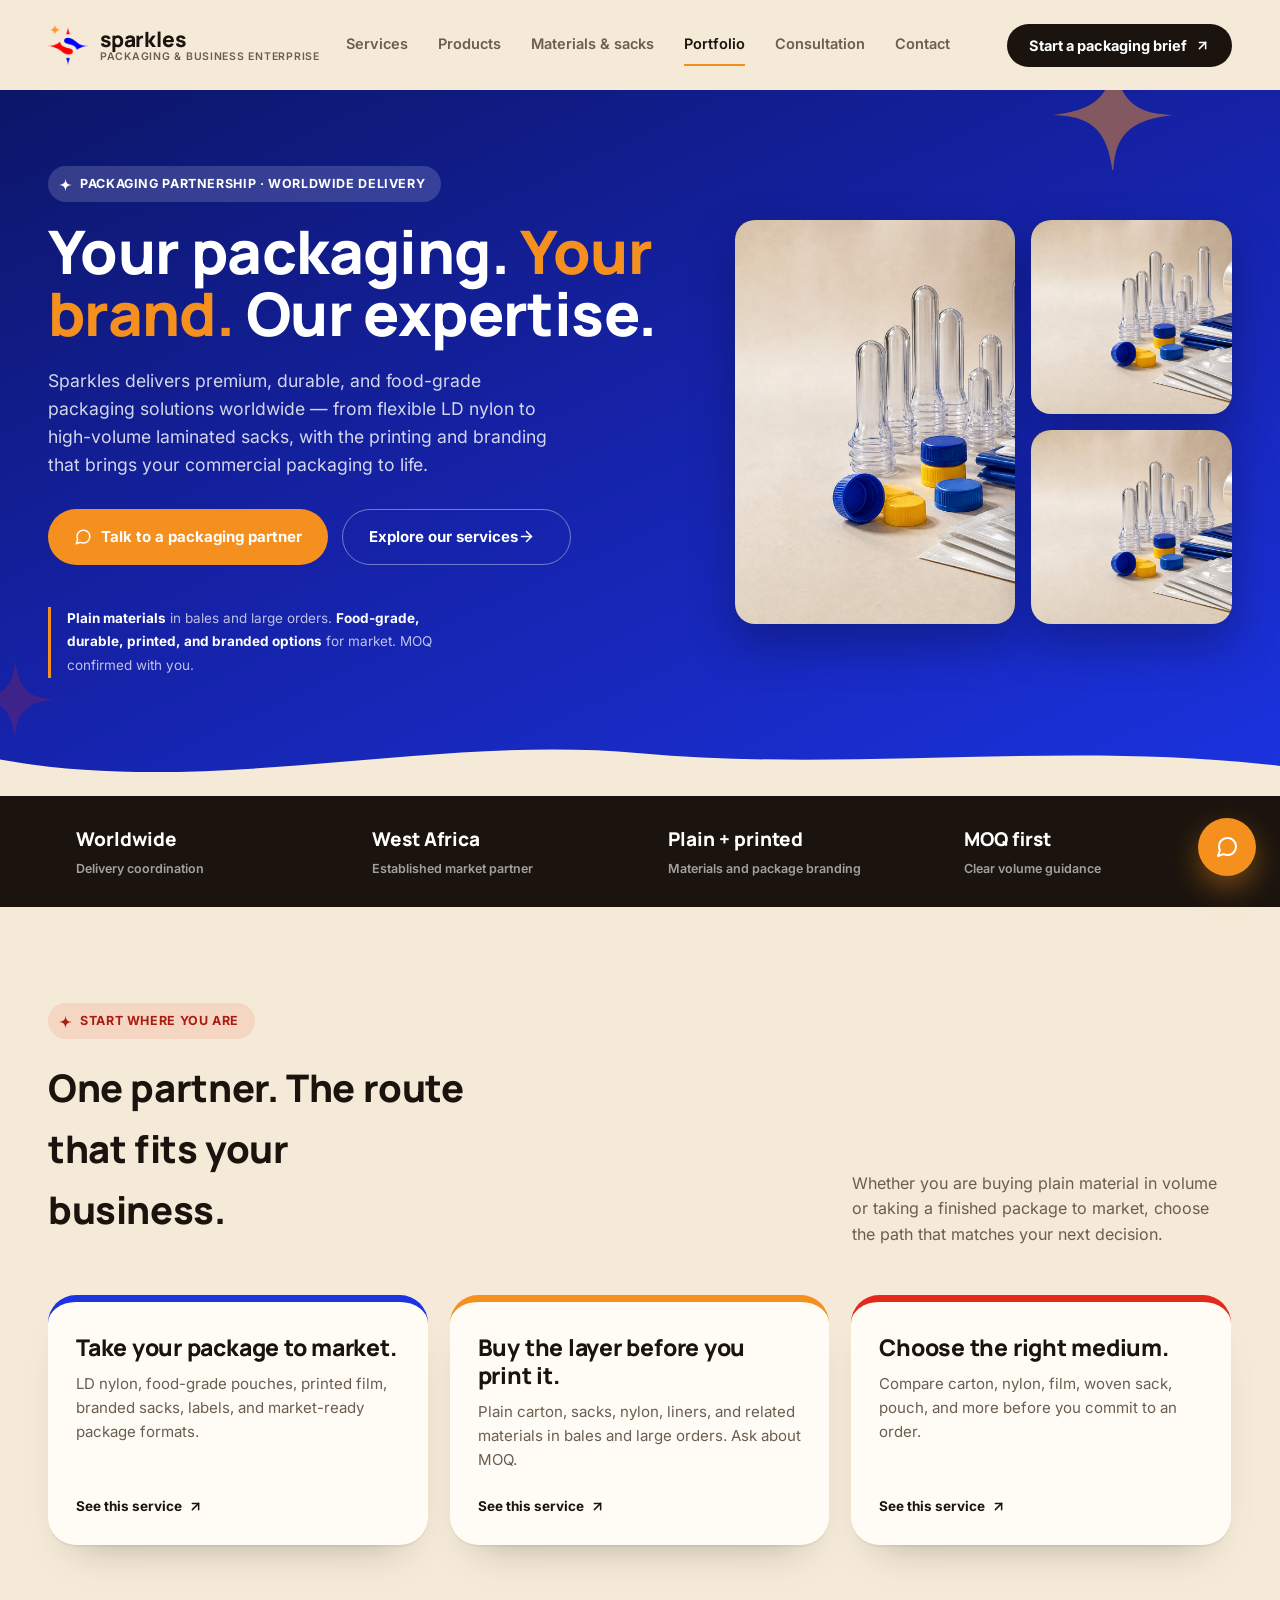
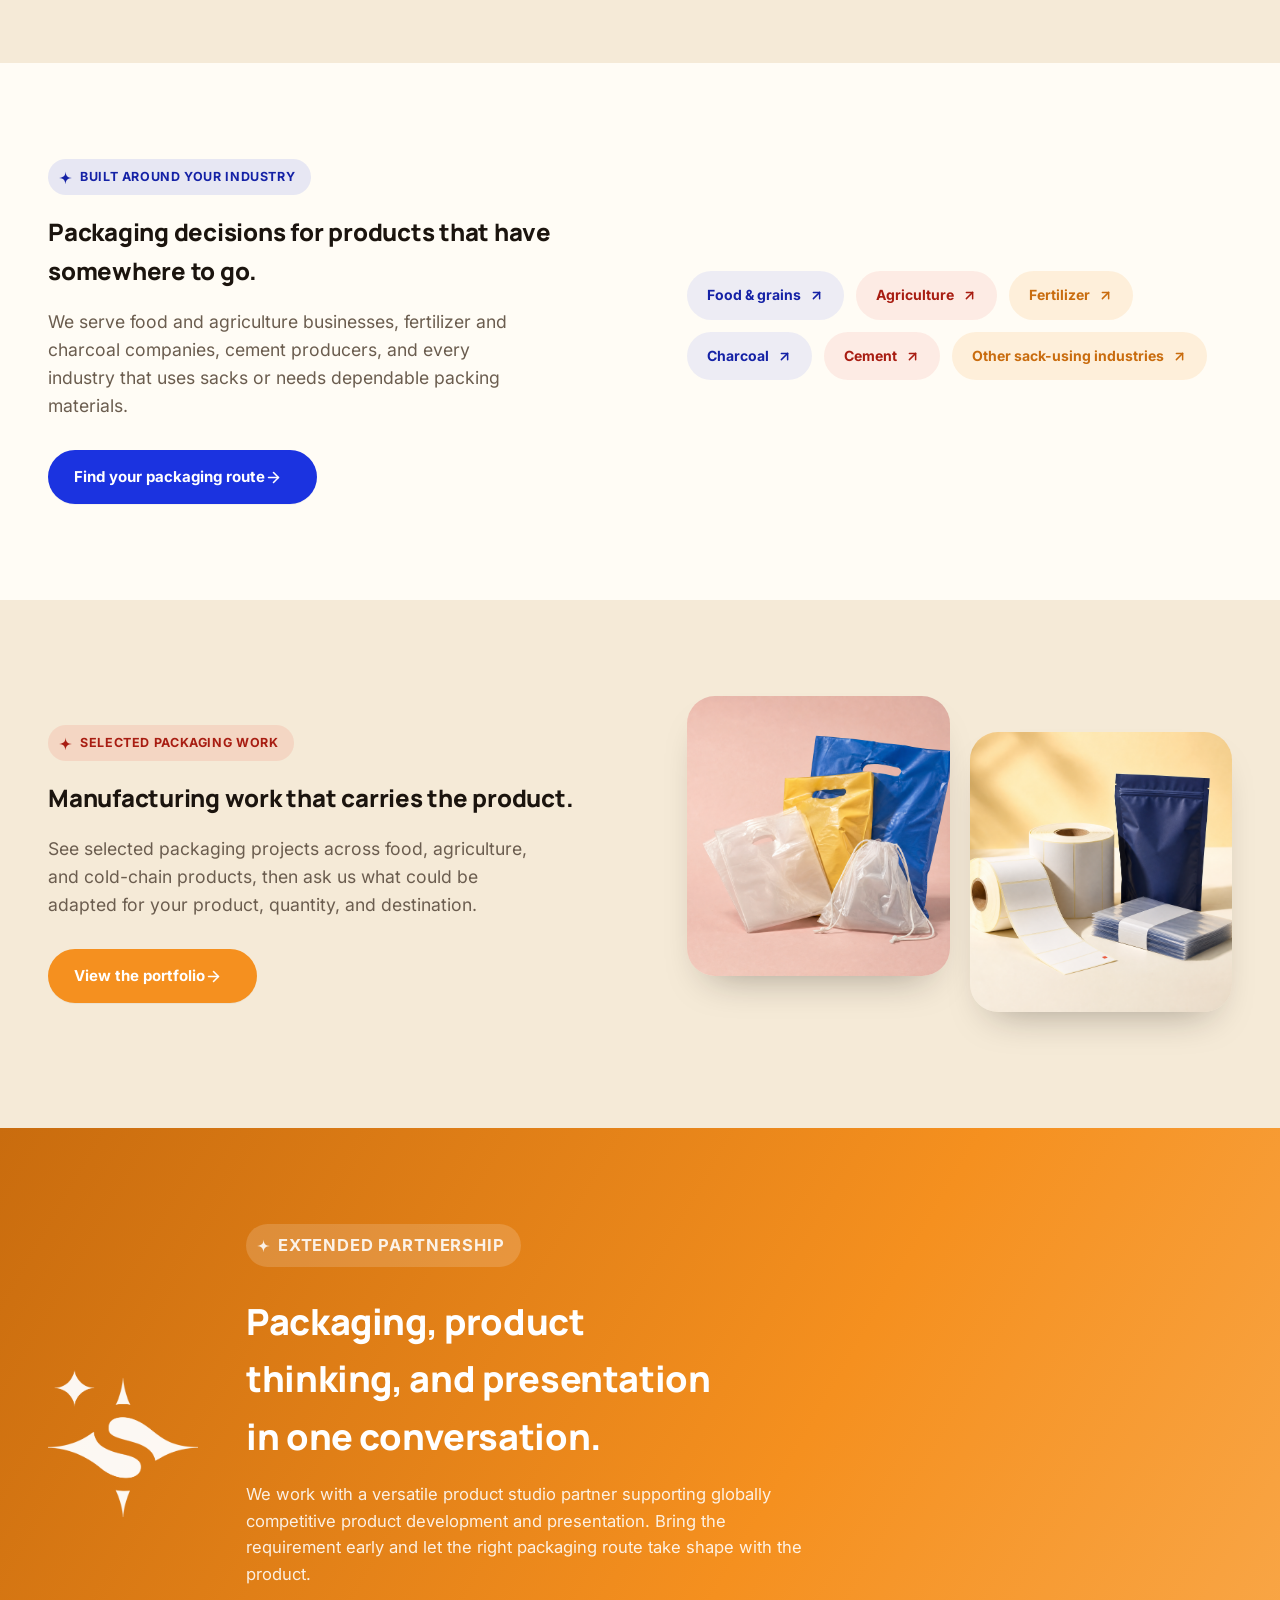
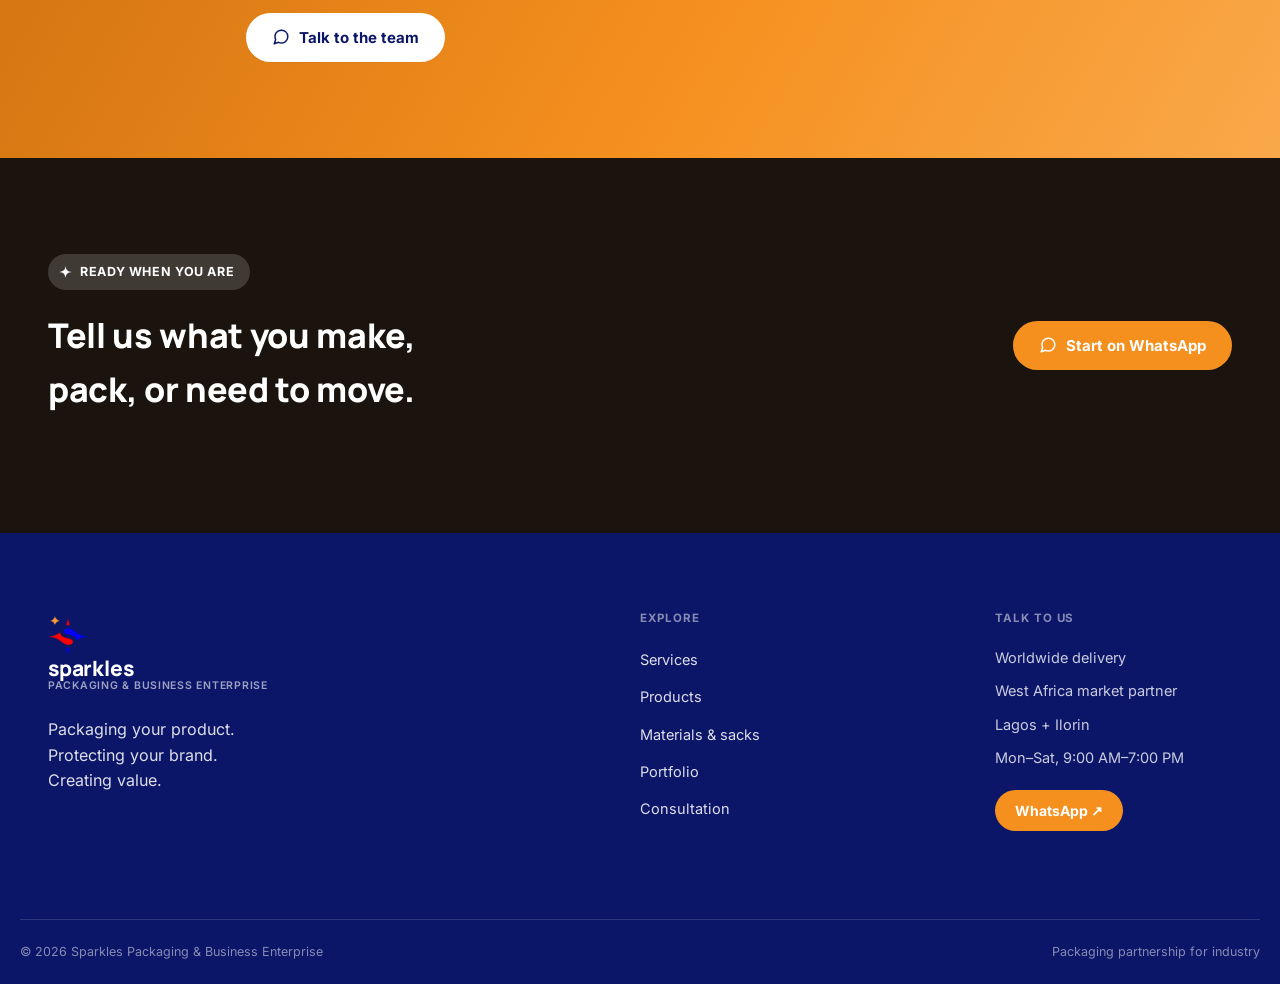
==== index.html @ c6028390 "Fix navigation link for Portfolio to point to index.html" ====
<!doctype html>
<html lang="en">
<head>
<meta charset="UTF-8">
<meta name="viewport" content="width=device-width, initial-scale=1.0">
<meta name="theme-color" content="#0C1668">
<meta name="description" content="Sparkles Packaging & Business Enterprise delivers premium, durable, and food-grade packaging solutions worldwide, from flexible LD nylon and pouches to heavy-duty laminated sacks, printing, and branding.">
<link rel="icon" href="favicon.ico" sizes="any">
<link rel="icon" type="image/png" sizes="16x16" href="favicon-16.png">
<link rel="icon" type="image/png" sizes="32x32" href="favicon-32.png">
<link rel="icon" type="image/png" sizes="192x192" href="favicon-192.png">
<link rel="apple-touch-icon" sizes="180x180" href="apple-touch-icon.png">
<link rel="stylesheet" href="assets/styles.css">
<title>Sparkles Packaging — Your Packaging. Your Brand. Our Expertise.</title>
</head>
<body>
<header class="site-header">
    <div class="container nav-inner">
      <a class="brand-lockup" href="index.html"><span class="brand-mark-wrap"><img src="assets/img/mark.png" alt="" class="brand-mark"></span><span class="brand-type"><span class="brand-name">sparkles</span><span class="brand-descriptor">Packaging &amp; Business Enterprise</span></span></a>
      <nav class="main-nav" aria-label="Primary navigation">
        <a class="nav-link" href="services.html">Services</a><a class="nav-link" href="products.html">Products</a><a class="nav-link" href="materials.html">Materials &amp; sacks</a><a class="nav-link" href="index.html">Portfolio</a><a class="nav-link" href="consultation.html">Consultation</a><a class="nav-link" href="contact.html">Contact</a><button class="nav-cta mobile-only" data-whatsapp="Hello Sparkles, I would like to start a packaging brief.">Start a brief <svg width="15" height="15" viewBox="0 0 24 24" fill="none" stroke="currentColor" stroke-width="2.4" stroke-linecap="round" stroke-linejoin="round"><line x1="7" y1="17" x2="17" y2="7"/><polyline points="7 7 17 7 17 17"/></svg></button>
      </nav>
      <button class="nav-cta desktop-only" data-whatsapp="Hello Sparkles, I would like to start a packaging brief.">Start a packaging brief <svg width="15" height="15" viewBox="0 0 24 24" fill="none" stroke="currentColor" stroke-width="2.4" stroke-linecap="round" stroke-linejoin="round"><line x1="7" y1="17" x2="17" y2="7"/><polyline points="7 7 17 7 17 17"/></svg></button>
      <button class="menu-toggle" aria-label="Open navigation" aria-expanded="false"><svg width="22" height="22" viewBox="0 0 24 24" fill="none" stroke="currentColor" stroke-width="2.2" stroke-linecap="round"><line x1="4" y1="7" x2="20" y2="7"/><line x1="4" y1="12" x2="20" y2="12"/><line x1="4" y1="17" x2="20" y2="17"/></svg></button>
    </div>
  </header>
  <main>
    <section class="hero-band">
      <svg class="sparkle hero-decor hero-decor-1" width="120" height="120" viewBox="0 0 24 24" fill="rgba(245,144,31,0.55)"><path d="M12 1c.6 4.6 1.4 6.9 3.1 8.9 2 2.1 4.3 2.9 8.9 3.1-4.6.6-6.9 1.4-8.9 3.1-2.1 2-2.9 4.3-3.1 8.9-.6-4.6-1.4-6.9-3.1-8.9-2-2.1-4.3-2.9-8.9-3.1 4.6-.6 6.9-1.4 8.9-3.1 2.1-2 2.9-4.3 3.1-8.9z"/></svg>
      <svg class="sparkle hero-decor hero-decor-2" width="80" height="80" viewBox="0 0 24 24" fill="rgba(228,41,27,0.4)"><path d="M12 1c.6 4.6 1.4 6.9 3.1 8.9 2 2.1 4.3 2.9 8.9 3.1-4.6.6-6.9 1.4-8.9 3.1-2.1 2-2.9 4.3-3.1 8.9-.6-4.6-1.4-6.9-3.1-8.9-2-2.1-4.3-2.9-8.9-3.1 4.6-.6 6.9-1.4 8.9-3.1 2.1-2 2.9-4.3 3.1-8.9z"/></svg>
      <div class="container home-hero-grid">
        <div class="home-hero-copy">
          <p class="eyebrow eyebrow-light"><svg class="sparkle" width="13" height="13" viewBox="0 0 24 24" fill="currentColor"><path d="M12 1c.6 4.6 1.4 6.9 3.1 8.9 2 2.1 4.3 2.9 8.9 3.1-4.6.6-6.9 1.4-8.9 3.1-2.1 2-2.9 4.3-3.1 8.9-.6-4.6-1.4-6.9-3.1-8.9-2-2.1-4.3-2.9-8.9-3.1 4.6-.6 6.9-1.4 8.9-3.1 2.1-2 2.9-4.3 3.1-8.9z"/></svg>Packaging partnership &middot; Worldwide delivery</p>
          <h1>Your packaging. <span class="signal-word" style="color:#F5901F">Your brand.</span> Our expertise.</h1>
          <p class="hero-lede">Sparkles delivers premium, durable, and food-grade packaging solutions worldwide &mdash; from flexible LD nylon to high-volume laminated sacks, with the printing and branding that brings your commercial packaging to life.</p>
          <div class="hero-actions">
            <button class="button button-primary" data-whatsapp="Hello Sparkles, I would like to speak with a packaging partner about my product."><svg width="18" height="18" viewBox="0 0 24 24" fill="none" stroke="currentColor" stroke-width="2" stroke-linecap="round" stroke-linejoin="round"><path d="M21 11.5a8.38 8.38 0 0 1-.9 3.8 8.5 8.5 0 0 1-7.6 4.7 8.38 8.38 0 0 1-3.8-.9L3 21l1.9-5.7a8.38 8.38 0 0 1-.9-3.8 8.5 8.5 0 0 1 4.7-7.6 8.38 8.38 0 0 1 3.8-.9h.5a8.48 8.48 0 0 1 8 8v.5z"/></svg> Talk to a packaging partner</button>
            <a class="button button-quiet" href="services.html" style="color:#fff;border-color:rgba(255,255,255,0.4)">Explore our services <svg width="17" height="17" viewBox="0 0 24 24" fill="none" stroke="currentColor" stroke-width="2.2" stroke-linecap="round" stroke-linejoin="round"><line x1="5" y1="12" x2="19" y2="12"/><polyline points="12 5 19 12 12 19"/></svg></a>
          </div>
          <p class="home-hero-proof"><strong>Plain materials</strong> in bales and large orders. <strong>Food-grade, durable, printed, and branded options</strong> for market. MOQ confirmed with you.</p>
        </div>
        <div class="home-hero-visual">
          <div class="home-video-mosaic">
            <figure class="video-tile video-primary"><video autoplay muted loop playsinline preload="metadata" poster="assets/img/hero-still-life.jpg" aria-label="Flexible film printing"><source src="assets/video/printing-line-01.mp4" type="video/mp4"></video></figure>
            <div class="video-stack">
              <figure class="video-tile video-secondary"><video autoplay muted loop playsinline preload="metadata" poster="assets/img/hero-still-life.jpg" aria-label="Printed package production"><source src="assets/video/printing-line-02.mp4" type="video/mp4"></video></figure>
              <figure class="video-tile video-tertiary"><video autoplay muted loop playsinline preload="metadata" poster="assets/img/hero-still-life.jpg" aria-label="Industrial sack production"><source src="assets/video/industrial-sacks.mp4" type="video/mp4"></video></figure>
            </div>
          </div>
        </div>
      </div>
      <svg class="wave-divider" viewBox="0 0 1440 80" preserveAspectRatio="none" aria-hidden="true"><path d="M0,32 C 240,80 480,0 720,24 C 960,48 1200,8 1440,40 L1440,80 L0,80 Z"></path></svg>
    </section>

    <section class="home-trust-strip">
      <div class="container home-trust-grid">
        <div><strong>Worldwide</strong><span>Delivery coordination</span></div>
        <div><strong>West Africa</strong><span>Established market partner</span></div>
        <div><strong>Plain + printed</strong><span>Materials and package branding</span></div>
        <div><strong>MOQ first</strong><span>Clear volume guidance</span></div>
      </div>
    </section>

    <section class="pathways-section section-pad">
      <div class="container">
        <div class="section-heading-row">
          <div><p class="eyebrow"><svg class="sparkle" width="13" height="13" viewBox="0 0 24 24" fill="currentColor"><path d="M12 1c.6 4.6 1.4 6.9 3.1 8.9 2 2.1 4.3 2.9 8.9 3.1-4.6.6-6.9 1.4-8.9 3.1-2.1 2-2.9 4.3-3.1 8.9-.6-4.6-1.4-6.9-3.1-8.9-2-2.1-4.3-2.9-8.9-3.1 4.6-.6 6.9-1.4 8.9-3.1 2.1-2 2.9-4.3 3.1-8.9z"/></svg>Start where you are</p><h2>One partner. The route that fits your business.</h2></div>
          <p>Whether you are buying plain material in volume or taking a finished package to market, choose the path that matches your next decision.</p>
        </div>
        <div class="pathways-grid">
          <a class="route-card" href="services.html"><h3>Take your package to market.</h3><p>LD nylon, food-grade pouches, printed film, branded sacks, labels, and market-ready package formats.</p><span class="route-card-link">See this service <svg width="15" height="15" viewBox="0 0 24 24" fill="none" stroke="currentColor" stroke-width="2.4" stroke-linecap="round" stroke-linejoin="round"><line x1="7" y1="17" x2="17" y2="7"/><polyline points="7 7 17 7 17 17"/></svg></span></a>
          <a class="route-card route-card-warm" href="materials.html"><h3>Buy the layer before you print it.</h3><p>Plain carton, sacks, nylon, liners, and related materials in bales and large orders. Ask about MOQ.</p><span class="route-card-link">See this service <svg width="15" height="15" viewBox="0 0 24 24" fill="none" stroke="currentColor" stroke-width="2.4" stroke-linecap="round" stroke-linejoin="round"><line x1="7" y1="17" x2="17" y2="7"/><polyline points="7 7 17 7 17 17"/></svg></span></a>
          <a class="route-card route-card-paper" href="consultation.html"><h3>Choose the right medium.</h3><p>Compare carton, nylon, film, woven sack, pouch, and more before you commit to an order.</p><span class="route-card-link">See this service <svg width="15" height="15" viewBox="0 0 24 24" fill="none" stroke="currentColor" stroke-width="2.4" stroke-linecap="round" stroke-linejoin="round"><line x1="7" y1="17" x2="17" y2="7"/><polyline points="7 7 17 7 17 17"/></svg></span></a>
        </div>
      </div>
    </section>

    <section class="home-industry-section section-pad" style="background:var(--paper)">
      <div class="container home-industry-grid">
        <div>
          <p class="eyebrow eyebrow-blue"><svg class="sparkle" width="13" height="13" viewBox="0 0 24 24" fill="currentColor"><path d="M12 1c.6 4.6 1.4 6.9 3.1 8.9 2 2.1 4.3 2.9 8.9 3.1-4.6.6-6.9 1.4-8.9 3.1-2.1 2-2.9 4.3-3.1 8.9-.6-4.6-1.4-6.9-3.1-8.9-2-2.1-4.3-2.9-8.9-3.1 4.6-.6 6.9-1.4 8.9-3.1 2.1-2 2.9-4.3 3.1-8.9z"/></svg>Built around your industry</p>
          <h2>Packaging decisions for products that have somewhere to go.</h2>
          <p class="large-copy">We serve food and agriculture businesses, fertilizer and charcoal companies, cement producers, and every industry that uses sacks or needs dependable packing materials.</p>
          <a class="button button-dark" href="consultation.html">Find your packaging route <svg width="17" height="17" viewBox="0 0 24 24" fill="none" stroke="currentColor" stroke-width="2.2" stroke-linecap="round" stroke-linejoin="round"><line x1="5" y1="12" x2="19" y2="12"/><polyline points="12 5 19 12 12 19"/></svg></a>
        </div>
        <div class="industry-chip-grid">
          <a href="services.html">Food &amp; grains <svg width="15" height="15" viewBox="0 0 24 24" fill="none" stroke="currentColor" stroke-width="2.4" stroke-linecap="round" stroke-linejoin="round"><line x1="7" y1="17" x2="17" y2="7"/><polyline points="7 7 17 7 17 17"/></svg></a>
          <a href="services.html">Agriculture <svg width="15" height="15" viewBox="0 0 24 24" fill="none" stroke="currentColor" stroke-width="2.4" stroke-linecap="round" stroke-linejoin="round"><line x1="7" y1="17" x2="17" y2="7"/><polyline points="7 7 17 7 17 17"/></svg></a>
          <a href="services.html">Fertilizer <svg width="15" height="15" viewBox="0 0 24 24" fill="none" stroke="currentColor" stroke-width="2.4" stroke-linecap="round" stroke-linejoin="round"><line x1="7" y1="17" x2="17" y2="7"/><polyline points="7 7 17 7 17 17"/></svg></a>
          <a href="services.html">Charcoal <svg width="15" height="15" viewBox="0 0 24 24" fill="none" stroke="currentColor" stroke-width="2.4" stroke-linecap="round" stroke-linejoin="round"><line x1="7" y1="17" x2="17" y2="7"/><polyline points="7 7 17 7 17 17"/></svg></a>
          <a href="services.html">Cement <svg width="15" height="15" viewBox="0 0 24 24" fill="none" stroke="currentColor" stroke-width="2.4" stroke-linecap="round" stroke-linejoin="round"><line x1="7" y1="17" x2="17" y2="7"/><polyline points="7 7 17 7 17 17"/></svg></a>
          <a href="services.html">Other sack-using industries <svg width="15" height="15" viewBox="0 0 24 24" fill="none" stroke="currentColor" stroke-width="2.4" stroke-linecap="round" stroke-linejoin="round"><line x1="7" y1="17" x2="17" y2="7"/><polyline points="7 7 17 7 17 17"/></svg></a>
        </div>
      </div>
    </section>

    <section class="home-portfolio-section section-pad">
      <div class="container home-portfolio-grid">
        <div class="home-portfolio-copy">
          <p class="eyebrow"><svg class="sparkle" width="13" height="13" viewBox="0 0 24 24" fill="currentColor"><path d="M12 1c.6 4.6 1.4 6.9 3.1 8.9 2 2.1 4.3 2.9 8.9 3.1-4.6.6-6.9 1.4-8.9 3.1-2.1 2-2.9 4.3-3.1 8.9-.6-4.6-1.4-6.9-3.1-8.9-2-2.1-4.3-2.9-8.9-3.1 4.6-.6 6.9-1.4 8.9-3.1 2.1-2 2.9-4.3 3.1-8.9z"/></svg>Selected packaging work</p>
          <h2>Manufacturing work that carries the product.</h2>
          <p class="large-copy">See selected packaging projects across food, agriculture, and cold-chain products, then ask us what could be adapted for your product, quantity, and destination.</p>
          <a class="button button-primary" href="portfolio.html">View the portfolio <svg width="17" height="17" viewBox="0 0 24 24" fill="none" stroke="currentColor" stroke-width="2.2" stroke-linecap="round" stroke-linejoin="round"><line x1="5" y1="12" x2="19" y2="12"/><polyline points="12 5 19 12 12 19"/></svg></a>
        </div>
        <div class="home-portfolio-stack">
          <img src="assets/img/bags.jpg" alt="Printed sacks arranged for industrial packaging">
          <img src="assets/img/labels-food.jpg" alt="Packaging prototypes and labels prepared for market">
        </div>
      </div>
    </section>

    <section class="home-partnership-section section-pad">
      <div class="container home-partnership-grid">
        <img src="assets/img/mark.png" alt="Sparkles packaging mark">
        <div>
          <p class="eyebrow eyebrow-light"><svg class="sparkle" width="13" height="13" viewBox="0 0 24 24" fill="currentColor"><path d="M12 1c.6 4.6 1.4 6.9 3.1 8.9 2 2.1 4.3 2.9 8.9 3.1-4.6.6-6.9 1.4-8.9 3.1-2.1 2-2.9 4.3-3.1 8.9-.6-4.6-1.4-6.9-3.1-8.9-2-2.1-4.3-2.9-8.9-3.1 4.6-.6 6.9-1.4 8.9-3.1 2.1-2 2.9-4.3 3.1-8.9z"/></svg>Extended partnership</p>
          <h2>Packaging, product thinking, and presentation in one conversation.</h2>
          <p>We work with a versatile product studio partner supporting globally competitive product development and presentation. Bring the requirement early and let the right packaging route take shape with the product.</p>
          <button class="button button-onblue" data-whatsapp="Hello Sparkles, I would like to discuss packaging and product presentation for my business."><svg width="18" height="18" viewBox="0 0 24 24" fill="none" stroke="currentColor" stroke-width="2" stroke-linecap="round" stroke-linejoin="round"><path d="M21 11.5a8.38 8.38 0 0 1-.9 3.8 8.5 8.5 0 0 1-7.6 4.7 8.38 8.38 0 0 1-3.8-.9L3 21l1.9-5.7a8.38 8.38 0 0 1-.9-3.8 8.5 8.5 0 0 1 4.7-7.6 8.38 8.38 0 0 1 3.8-.9h.5a8.48 8.48 0 0 1 8 8v.5z"/></svg> Talk to the team</button>
        </div>
      </div>
    </section>

    <section class="home-final-cta section-pad">
      <div class="container home-final-cta-inner">
        <div><p class="eyebrow eyebrow-light"><svg class="sparkle" width="13" height="13" viewBox="0 0 24 24" fill="currentColor"><path d="M12 1c.6 4.6 1.4 6.9 3.1 8.9 2 2.1 4.3 2.9 8.9 3.1-4.6.6-6.9 1.4-8.9 3.1-2.1 2-2.9 4.3-3.1 8.9-.6-4.6-1.4-6.9-3.1-8.9-2-2.1-4.3-2.9-8.9-3.1 4.6-.6 6.9-1.4 8.9-3.1 2.1-2 2.9-4.3 3.1-8.9z"/></svg>Ready when you are</p><h2>Tell us what you make, pack, or need to move.</h2></div>
        <button class="button button-primary" data-whatsapp="Hello Sparkles, I would like to start a packaging conversation."><svg width="18" height="18" viewBox="0 0 24 24" fill="none" stroke="currentColor" stroke-width="2" stroke-linecap="round" stroke-linejoin="round"><path d="M21 11.5a8.38 8.38 0 0 1-.9 3.8 8.5 8.5 0 0 1-7.6 4.7 8.38 8.38 0 0 1-3.8-.9L3 21l1.9-5.7a8.38 8.38 0 0 1-.9-3.8 8.5 8.5 0 0 1 4.7-7.6 8.38 8.38 0 0 1 3.8-.9h.5a8.48 8.48 0 0 1 8 8v.5z"/></svg> Start on WhatsApp</button>
      </div>
    </section>
  </main>
  <footer class="site-footer">
    <div class="container footer-grid">
      <div>
        <a class="brand-lockup footer-brand" href="index.html"><span class="brand-mark-wrap"><img src="assets/img/mark.png" alt="" class="brand-mark"></span><span class="brand-type"><span class="brand-name">sparkles</span><span class="brand-descriptor">Packaging &amp; Business Enterprise</span></span></a>
        <p>Packaging your product.<br>Protecting your brand.<br>Creating value.</p>
      </div>
      <div>
        <p class="footer-label">Explore</p>
        <a href="services.html">Services</a>
        <a href="products.html">Products</a>
        <a href="materials.html">Materials &amp; sacks</a>
        <a href="portfolio.html">Portfolio</a>
        <a href="consultation.html">Consultation</a>
      </div>
      <div class="footer-contact">
        <p class="footer-label">Talk to us</p>
        <span>Worldwide delivery</span>
        <span>West Africa market partner</span>
        <span>Lagos + Ilorin</span>
        <span>Mon&ndash;Sat, 9:00 AM&ndash;7:00 PM</span>
        <button data-whatsapp="Hello Sparkles, I would like to speak with your packaging team.">WhatsApp &#8599;</button>
      </div>
    </div>
    <div class="container footer-bottom">
      <span>&copy; 2026 Sparkles Packaging &amp; Business Enterprise</span>
      <span>Packaging partnership for industry</span>
    </div>
  </footer>
  <button class="floating-whatsapp" data-whatsapp="Hello Sparkles, I would like to speak with the packaging team." aria-label="Chat with Sparkles on WhatsApp"><svg width="24" height="24" viewBox="0 0 24 24" fill="none" stroke="currentColor" stroke-width="2" stroke-linecap="round" stroke-linejoin="round"><path d="M21 11.5a8.38 8.38 0 0 1-.9 3.8 8.5 8.5 0 0 1-7.6 4.7 8.38 8.38 0 0 1-3.8-.9L3 21l1.9-5.7a8.38 8.38 0 0 1-.9-3.8 8.5 8.5 0 0 1 4.7-7.6 8.38 8.38 0 0 1 3.8-.9h.5a8.48 8.48 0 0 1 8 8v.5z"/></svg></button>
<script src="assets/script.js" defer></script>
</body>
</html>
---- assets/styles.css ----
/* ==========================================================================
   Sparkles Packaging — design system v2
   Direction: the tactile, colourful physical world of packaging itself —
   labels, tags, sacks, printed film — rendered as bold rounded colour
   blocks and soft "label" cards, built from the brand's own sparkle mark.
   No grid lines, no monospace, no print-proof crop marks.
   ========================================================================== */

@font-face { font-family:"Manrope"; font-style:normal; font-weight:500; src:url("fonts/manrope-latin-500-normal.woff2") format("woff2"); font-display:swap; }
@font-face { font-family:"Manrope"; font-style:normal; font-weight:600; src:url("fonts/manrope-latin-600-normal.woff2") format("woff2"); font-display:swap; }
@font-face { font-family:"Manrope"; font-style:normal; font-weight:700; src:url("fonts/manrope-latin-700-normal.woff2") format("woff2"); font-display:swap; }
@font-face { font-family:"Manrope"; font-style:normal; font-weight:800; src:url("fonts/manrope-latin-800-normal.woff2") format("woff2"); font-display:swap; }
@font-face { font-family:"Inter"; font-style:normal; font-weight:400; src:url("fonts/inter-latin-400-normal.woff2") format("woff2"); font-display:swap; }
@font-face { font-family:"Inter"; font-style:normal; font-weight:500; src:url("fonts/inter-latin-500-normal.woff2") format("woff2"); font-display:swap; }
@font-face { font-family:"Inter"; font-style:normal; font-weight:600; src:url("fonts/inter-latin-600-normal.woff2") format("woff2"); font-display:swap; }
@font-face { font-family:"Inter"; font-style:normal; font-weight:700; src:url("fonts/inter-latin-700-normal.woff2") format("woff2"); font-display:swap; }
@font-face { font-family:"Inter"; font-style:normal; font-weight:800; src:url("fonts/inter-latin-800-normal.woff2") format("woff2"); font-display:swap; }

:root{
  /* brand colour — pulled directly from the Sparkles mark, used boldly */
  --ink:#1B140E;
  --ink-soft:#6B5D4F;
  --kraft:#F5EAD7;      /* warm base, evokes kraft paper / carton stock */
  --paper:#FFFCF5;       /* card surface */
  --blue:#1B33E0;
  --blue-deep:#0C1668;
  --blue-mid:#1522A6;
  --red:#E4291B;
  --red-deep:#A81D12;
  --orange:#F5901F;
  --orange-deep:#C96C0E;
  --line:rgba(27,20,14,0.12);

  --display:"Manrope","Inter",sans-serif;
  --body:"Inter",sans-serif;

  --container:1240px;
  --r-sm:12px;
  --r-md:20px;
  --r-lg:28px;
  --r-pill:999px;
}

*,*::before,*::after{ box-sizing:border-box; }
html{ scroll-behavior:smooth; }
body{
  margin:0;
  background:var(--kraft);
  color:var(--ink);
  font-family:var(--body);
  font-size:16px;
  line-height:1.6;
  -webkit-font-smoothing:antialiased;
}
img,video{ max-width:100%; display:block; }
a{ color:inherit; text-decoration:none; }
button{ font-family:inherit; cursor:pointer; }
ul{ margin:0; padding:0; list-style:none; }
h1,h2,h3,h4{ font-family:var(--display); margin:0; font-weight:800; letter-spacing:-0.01em; }
p{ margin:0; }

:focus-visible{ outline:3px solid var(--orange); outline-offset:3px; }

@media (prefers-reduced-motion: reduce){
  *,*::before,*::after{ animation-duration:0.001ms !important; animation-iteration-count:1 !important; transition-duration:0.001ms !important; scroll-behavior:auto !important; }
}

.container{ max-width:var(--container); margin:0 auto; padding:0 28px; }
.section-pad{ padding:96px 0; }
@media (max-width:720px){ .section-pad{ padding:60px 0; } }

/* --------------------------------- flex row helpers (no `gap`, explicit margins) --------------------------------- */
.row{ display:flex; flex-wrap:wrap; }

/* --------------------------------- sparkle glyph --------------------------------- */
.sparkle{ flex:none; display:inline-block; }

/* --------------------------------- eyebrow / pill badge --------------------------------- */
.eyebrow{
  display:inline-flex; align-items:center;
  font-family:var(--body); font-size:12.5px; font-weight:700; letter-spacing:0.05em; text-transform:uppercase;
  padding:8px 16px 8px 11px; border-radius:var(--r-pill);
  background:rgba(228,41,27,0.1); color:var(--red-deep);
  margin-bottom:18px;
}
.eyebrow .sparkle{ margin-right:8px; }
.eyebrow-blue{ background:rgba(27,51,224,0.1); color:var(--blue-mid); }
.eyebrow-orange{ background:rgba(245,144,31,0.14); color:var(--orange-deep); }
.eyebrow-light{ background:rgba(255,255,255,0.16); color:#fff; }
.signal-word{ color:var(--red); }

/* --------------------------------- buttons --------------------------------- */
.button{
  display:inline-flex; align-items:center;
  font-family:var(--body); font-size:15px; font-weight:700;
  padding:15px 26px; border:none; border-radius:var(--r-pill);
  background:var(--ink); color:#fff; white-space:nowrap;
  transition:transform 0.15s ease, box-shadow 0.15s ease, background 0.15s ease;
  box-shadow:0 1px 0 rgba(0,0,0,0.04);
}
.button svg{ flex:none; margin-right:9px; }
.button-primary{ background:var(--orange); color:#fff; }
.button-primary:hover{ background:var(--orange-deep); transform:translateY(-1px); box-shadow:0 8px 18px rgba(245,144,31,0.32); }
.button-dark{ background:var(--blue); color:#fff; }
.button-dark:hover{ background:var(--blue-mid); transform:translateY(-1px); box-shadow:0 8px 18px rgba(27,51,224,0.32); }
.button-quiet{ background:transparent; color:var(--ink); border:1.5px solid var(--line); }
.button-quiet:hover{ border-color:var(--ink); background:rgba(27,20,14,0.04); }
.button-onblue{ background:#fff; color:var(--blue-deep); }
.button-onblue:hover{ background:var(--orange); color:#fff; transform:translateY(-1px); }
.button:active{ transform:translateY(1px); }

/* --------------------------------- header --------------------------------- */
.site-header{ position:sticky; top:0; z-index:40; background:rgba(245,234,215,0.92); backdrop-filter:blur(8px); }
.nav-inner{ display:flex; align-items:center; justify-content:space-between; height:90px; }
.brand-lockup{ display:flex; align-items:center; }
.brand-mark-wrap{ width:40px; height:40px; display:flex; align-items:center; justify-content:center; margin-right:12px; }
.brand-mark{ width:100%; height:100%; object-fit:contain; }
.brand-type{ display:flex; flex-direction:column; line-height:1.15; }
.brand-name{ font-family:var(--display); font-weight:800; font-size:21px; letter-spacing:-0.01em; text-transform:lowercase; }
.brand-descriptor{ font-family:var(--body); font-weight:600; font-size:10.5px; letter-spacing:0.07em; text-transform:uppercase; color:var(--ink-soft); }
.main-nav{ display:flex; align-items:center; }
.nav-link{ font-family:var(--body); font-weight:600; font-size:14.5px; color:var(--ink-soft); padding:8px 0; margin-right:30px; border-bottom:2px solid transparent; }
.nav-link:hover,.nav-link.is-active{ color:var(--ink); border-color:var(--orange); }
.nav-cta{ display:inline-flex; align-items:center; font-family:var(--body); font-size:14.5px; font-weight:700; padding:13px 22px; background:var(--ink); color:#fff; border:none; border-radius:var(--r-pill); }
.nav-cta svg{ margin-left:8px; }
.nav-cta:hover{ background:var(--blue-deep); }
.desktop-only{ display:inline-flex; }
.mobile-only{ display:none; }
.menu-toggle{ display:none; background:none; border:1.5px solid var(--line); border-radius:var(--r-pill); padding:9px; color:var(--ink); }

@media (max-width:920px){
  .main-nav{ position:fixed; inset:90px 0 0 0; background:var(--kraft); flex-direction:column; align-items:stretch; padding:10px 28px 28px; transform:translateY(-8px); opacity:0; pointer-events:none; transition:opacity 0.18s ease, transform 0.18s ease; overflow-y:auto; }
  .main-nav.is-open{ opacity:1; transform:translateY(0); pointer-events:auto; }
  .nav-link{ padding:16px 0; margin-right:0; border-bottom:1px solid var(--line); font-size:15px; }
  .desktop-only{ display:none; }
  .mobile-only{ display:inline-flex; margin-top:18px; align-self:flex-start; }
  .menu-toggle{ display:inline-flex; }
}

/* --------------------------------- footer --------------------------------- */
.site-footer{ background:var(--blue-deep); color:rgba(255,255,255,0.86); padding:76px 0 0; margin-top:0; }
.footer-grid{ display:flex; flex-wrap:wrap; padding-bottom:52px; }
.footer-grid > div{ width:100%; margin-bottom:36px; }
.footer-brand{ margin-bottom:18px; }
.footer-brand .brand-name{ color:#fff; }
.footer-brand .brand-descriptor{ color:rgba(255,255,255,0.6); }
.site-footer > .container > .footer-grid > div > p{ font-size:14.5px; color:rgba(255,255,255,0.68); }
.footer-label{ font-family:var(--body); font-weight:700; font-size:11.5px; letter-spacing:0.08em; text-transform:uppercase; color:rgba(255,255,255,0.5); margin-bottom:14px; }
.footer-grid a{ display:block; font-size:14.5px; padding:7px 0; color:rgba(255,255,255,0.86); }
.footer-grid a:hover{ color:var(--orange); }
.footer-contact{ display:flex; flex-direction:column; }
.footer-contact span{ font-size:14.5px; color:rgba(255,255,255,0.78); padding:5px 0; }
.footer-contact button{ margin-top:16px; align-self:flex-start; font-family:var(--body); font-weight:700; font-size:14px; background:var(--orange); border:none; color:#fff; padding:12px 20px; border-radius:var(--r-pill); }
.footer-contact button:hover{ background:#fff; color:var(--blue-deep); }
.footer-bottom{ display:flex; flex-wrap:wrap; align-items:center; justify-content:space-between; padding:22px 0; border-top:1px solid rgba(255,255,255,0.14); font-size:12.5px; color:rgba(255,255,255,0.5); }
@media (min-width:860px){
  .footer-grid > div:nth-child(1){ width:38%; margin-right:12%; }
  .footer-grid > div:nth-child(2){ width:22%; margin-right:8%; }
  .footer-grid > div:nth-child(3){ width:20%; }
}

/* --------------------------------- floating whatsapp --------------------------------- */
.floating-whatsapp{ position:fixed; right:24px; bottom:24px; z-index:50; width:58px; height:58px; border-radius:50%; background:var(--orange); color:#fff; border:none; display:flex; align-items:center; justify-content:center; box-shadow:0 12px 28px rgba(245,144,31,0.4); }
.floating-whatsapp:hover{ background:var(--red); }

/* --------------------------------- wave divider --------------------------------- */
.wave-divider{ display:block; width:100%; height:64px; margin-bottom:-2px; }
.wave-divider path{ fill:var(--kraft); }
.wave-divider-white path{ fill:var(--paper); }

/* --------------------------------- home hero --------------------------------- */
.hero-band{ position:relative; background:linear-gradient(155deg,var(--blue-deep) 0%,var(--blue-mid) 46%,var(--blue) 100%); overflow:hidden; padding:76px 0 0; }
.hero-decor{ position:absolute; pointer-events:none; opacity:0.9; }
.hero-decor-1{ top:-40px; right:8%; width:130px; }
.hero-decor-2{ bottom:60px; left:-30px; width:90px; opacity:0.5; }
.home-hero-copy h1{ font-size:clamp(38px,4.8vw,60px); line-height:1.04; margin-bottom:22px; color:#fff; }
.hero-lede{ font-size:17.5px; color:rgba(255,255,255,0.82); max-width:46ch; margin-bottom:30px; }
.hero-actions{ display:flex; flex-wrap:wrap; margin-bottom:28px; }
.hero-actions > *{ margin-right:14px; margin-bottom:14px; }
.home-hero-proof{ font-size:13.5px; line-height:1.75; color:rgba(255,255,255,0.72); border-left:3px solid var(--orange); padding-left:16px; max-width:44ch; margin-bottom:56px; }
.home-hero-proof strong{ color:#fff; }

.home-video-mosaic{ display:flex; flex-wrap:wrap; padding-bottom:56px; }
.video-tile{ margin:0; overflow:hidden; background:var(--ink); border-radius:var(--r-md); box-shadow:0 20px 44px rgba(6,10,50,0.35); }
.video-tile video{ width:100%; height:100%; object-fit:cover; display:block; }
.video-primary{ width:100%; height:220px; margin-bottom:16px; }
.video-secondary,.video-tertiary{ width:calc(50% - 8px); height:150px; }
.video-secondary{ margin-right:16px; }
@media (min-width:760px){
  .home-video-mosaic{ align-items:stretch; height:460px; }
  .video-primary{ width:calc(58% - 8px); height:100%; margin-right:16px; margin-bottom:0; }
  .video-stack{ width:calc(42% - 8px); height:100%; display:flex; flex-direction:column; }
  .video-stack .video-secondary,.video-stack .video-tertiary{ width:100%; height:calc(50% - 8px); margin-right:0; }
  .video-stack .video-secondary{ margin-bottom:16px; }
}

/* --------------------------------- trust strip --------------------------------- */
.home-trust-strip{ background:var(--ink); color:#fff; }
.home-trust-grid{ display:flex; flex-wrap:wrap; }
.home-trust-grid > div{ width:50%; padding:28px; display:flex; flex-direction:column; }
.home-trust-grid strong{ font-family:var(--display); font-weight:800; font-size:19px; margin-bottom:5px; }
.home-trust-grid span{ font-size:12.5px; color:rgba(255,255,255,0.6); font-weight:600; }
@media (min-width:760px){ .home-trust-grid > div{ width:25%; } }

/* --------------------------------- section heading row --------------------------------- */
.section-heading-row{ display:flex; flex-wrap:wrap; justify-content:space-between; align-items:flex-end; margin-bottom:48px; }
.section-heading-row h2{ font-size:clamp(28px,3.4vw,38px); max-width:16ch; margin-bottom:8px; }
.section-heading-row > p{ max-width:38ch; color:var(--ink-soft); font-size:16px; margin-top:8px; }

/* --------------------------------- pathway / label cards --------------------------------- */
.pathways-grid{ display:flex; flex-wrap:wrap; }
.route-card{ position:relative; width:100%; margin-bottom:22px; padding:32px 28px 28px; border-radius:var(--r-lg); background:var(--paper); box-shadow:0 2px 0 rgba(27,20,14,0.05), 0 24px 40px -28px rgba(27,20,14,0.35); display:flex; flex-direction:column; min-height:250px; transition:transform 0.18s ease, box-shadow 0.18s ease; border-top:7px solid var(--blue); }
.route-card:hover{ transform:translateY(-5px); box-shadow:0 2px 0 rgba(27,20,14,0.05), 0 30px 50px -24px rgba(27,20,14,0.4); }
.route-card h3{ font-size:23px; line-height:1.2; margin-bottom:10px; }
.route-card p{ color:var(--ink-soft); font-size:15px; flex:1; margin-bottom:16px; }
.route-card-link{ display:inline-flex; align-items:center; font-weight:700; font-size:13.5px; color:var(--ink); }
.route-card-link svg{ margin-left:6px; }
.route-card-warm{ border-top-color:var(--orange); }
.route-card-paper{ border-top-color:var(--red); }
@media (min-width:860px){ .route-card{ width:calc(33.333% - 15px); margin-right:22px; } .route-card:nth-child(3){ margin-right:0; } }

/* --------------------------------- industries --------------------------------- */
.large-copy{ font-size:17.5px; color:var(--ink-soft); margin:18px 0 30px; max-width:44ch; }
.industry-chip-grid{ display:flex; flex-wrap:wrap; }
.industry-chip-grid a{ display:inline-flex; align-items:center; padding:13px 20px; margin:0 12px 12px 0; border-radius:var(--r-pill); font-weight:700; font-size:14px; background:rgba(27,51,224,0.08); color:var(--blue-mid); }
.industry-chip-grid a:nth-child(3n+2){ background:rgba(228,41,27,0.08); color:var(--red-deep); }
.industry-chip-grid a:nth-child(3n+3){ background:rgba(245,144,31,0.12); color:var(--orange-deep); }
.industry-chip-grid a svg{ margin-left:8px; }
.industry-chip-grid a:hover{ background:var(--ink); color:#fff; }

/* --------------------------------- portfolio preview --------------------------------- */
.home-portfolio-stack{ display:flex; flex-wrap:wrap; }
.home-portfolio-stack img{ width:100%; height:220px; object-fit:cover; border-radius:var(--r-lg); box-shadow:0 20px 40px -22px rgba(27,20,14,0.4); margin-bottom:20px; }
@media (min-width:640px){
  .home-portfolio-stack img{ width:calc(50% - 10px); height:280px; }
  .home-portfolio-stack img:first-child{ margin-right:20px; }
  .home-portfolio-stack img:last-child{ margin-top:36px; }
}

/* --------------------------------- partnership band --------------------------------- */
.home-partnership-section{ background:linear-gradient(120deg,var(--orange-deep),var(--orange) 60%,#F9A84A); color:#fff; position:relative; overflow:hidden; }
.home-partnership-grid{ display:flex; flex-wrap:wrap; align-items:center; }
.home-partnership-grid > img{ width:120px; margin:0 auto 32px; filter:brightness(0) invert(1); opacity:0.95; }
.home-partnership-grid h2{ font-size:clamp(26px,3.4vw,36px); color:#fff; margin-bottom:16px; max-width:20ch; }
.home-partnership-grid p{ color:rgba(255,255,255,0.88); max-width:56ch; margin-bottom:26px; font-size:16.5px; }
@media (min-width:860px){
  .home-partnership-grid > img{ width:150px; margin:0 48px 0 0; }
  .home-partnership-grid > div{ flex:1; }
}

/* --------------------------------- final cta --------------------------------- */
.home-final-cta{ background:var(--ink); color:#fff; }
.home-final-cta-inner{ display:flex; flex-wrap:wrap; align-items:center; justify-content:space-between; }
.home-final-cta-inner > div{ margin-bottom:20px; margin-right:20px; }
.home-final-cta h2{ color:#fff; font-size:clamp(26px,3.2vw,34px); max-width:20ch; }

/* --------------------------------- inner page hero --------------------------------- */
.inner-hero{ position:relative; background:linear-gradient(155deg,var(--blue-deep) 0%,var(--blue-mid) 46%,var(--blue) 100%); padding:72px 0 0; overflow:hidden; }
.inner-hero-grid{ display:flex; flex-wrap:wrap; align-items:center; padding-bottom:64px; }
.inner-hero-grid > div:first-child{ width:100%; }
.inner-hero h1{ font-size:clamp(32px,4.2vw,50px); line-height:1.07; margin-bottom:18px; color:#fff; }
.inner-hero-intro{ font-size:17px; color:rgba(255,255,255,0.82); max-width:52ch; margin-bottom:28px; }
.inner-hero-mark{ display:none; }
@media (min-width:860px){
  .inner-hero-grid > div:first-child{ width:62%; margin-right:6%; }
  .inner-hero-mark{ display:flex; width:32%; flex-direction:column; align-items:center; text-align:center; background:rgba(255,255,255,0.1); border-radius:var(--r-lg); padding:36px; }
  .inner-hero-mark img{ width:76px; margin-bottom:16px; filter:brightness(0) invert(1); }
  .inner-hero-mark span{ font-size:12.5px; font-weight:600; color:rgba(255,255,255,0.72); }
}

/* --------------------------------- page section shared --------------------------------- */
.dark-band{ background:var(--ink); color:#fff; }
.dark-band-grid{ display:flex; flex-wrap:wrap; align-items:center; justify-content:space-between; }
.dark-band-grid > div{ margin-bottom:20px; }
.dark-band-grid h2{ color:#fff; font-size:clamp(24px,3vw,32px); max-width:22ch; }
.dark-band-copy{ color:rgba(255,255,255,0.76); max-width:60ch; font-size:16px; }
.dark-band-list{ display:flex; flex-direction:column; }
.dark-band-list p{ display:flex; align-items:center; font-size:15px; color:rgba(255,255,255,0.88); margin-bottom:12px; }
.dark-band-list svg{ color:var(--orange); flex:none; margin-right:10px; }
.dark-band-list button{ margin-top:8px; align-self:flex-start; }

/* --------------------------------- services --------------------------------- */
.service-columns{ display:flex; flex-wrap:wrap; }
.service-panel{ width:100%; margin-bottom:22px; border-radius:var(--r-lg); background:var(--paper); padding:36px; display:flex; flex-direction:column; box-shadow:0 24px 40px -30px rgba(27,20,14,0.4); }
.service-panel:first-child{ border-top:7px solid var(--red); }
.service-panel:last-child{ border-top:7px solid var(--blue); }
.service-panel h2{ font-size:25px; line-height:1.2; margin:12px 0 14px; }
.service-panel p{ color:var(--ink-soft); font-size:15.5px; flex:1; margin-bottom:20px; }
.service-panel .button{ align-self:flex-start; }
@media (min-width:860px){ .service-panel{ width:calc(50% - 11px); } .service-panel:first-child{ margin-right:22px; } }

/* --------------------------------- products --------------------------------- */
.modern-products-grid{ display:flex; flex-wrap:wrap; }
.modern-product-card{ width:100%; margin-bottom:22px; border-radius:var(--r-lg); background:var(--paper); overflow:hidden; box-shadow:0 24px 40px -30px rgba(27,20,14,0.4); }
.modern-product-image{ aspect-ratio:16/10; overflow:hidden; }
.modern-product-image img{ width:100%; height:100%; object-fit:cover; }
.modern-product-body{ padding:26px 26px 30px; }
.product-category{ display:inline-block; font-weight:700; font-size:11.5px; letter-spacing:0.06em; text-transform:uppercase; color:var(--red-deep); background:rgba(228,41,27,0.1); padding:6px 13px; border-radius:var(--r-pill); margin-bottom:12px; }
.modern-product-body h2{ font-size:20px; margin-bottom:8px; }
.modern-product-body p{ color:var(--ink-soft); font-size:14.5px; margin-bottom:14px; }
.portfolio-link{ display:inline-flex; align-items:center; background:none; border:none; padding:0; font-weight:700; font-size:14px; color:var(--blue-mid); }
.portfolio-link svg{ margin-left:7px; }
.portfolio-link:hover{ color:var(--red); }
@media (min-width:700px){ .modern-product-card{ width:calc(50% - 11px); } .modern-product-card:nth-child(odd){ margin-right:22px; } }

/* --------------------------------- materials page --------------------------------- */
.materials-page-image img{ width:100%; height:100%; object-fit:cover; border-radius:var(--r-lg); aspect-ratio:4/3; box-shadow:0 24px 44px -26px rgba(27,20,14,0.4); }
.material-pills{ display:flex; flex-wrap:wrap; margin-bottom:22px; }
.material-pills span{ font-weight:700; font-size:13px; padding:9px 16px; margin:0 10px 10px 0; border-radius:var(--r-pill); background:rgba(27,51,224,0.08); color:var(--blue-mid); }
.material-pills span:nth-child(3n+2){ background:rgba(228,41,27,0.08); color:var(--red-deep); }
.material-pills span:nth-child(3n+3){ background:rgba(245,144,31,0.12); color:var(--orange-deep); }

/* --------------------------------- portfolio page --------------------------------- */
.portfolio-page-grid{ display:flex; flex-wrap:wrap; }
.portfolio-card{ width:100%; margin-bottom:22px; border-radius:var(--r-lg); background:var(--paper); overflow:hidden; box-shadow:0 24px 40px -30px rgba(27,20,14,0.4); }
.portfolio-image{ aspect-ratio:16/10; overflow:hidden; }
.portfolio-image img{ width:100%; height:100%; object-fit:cover; }
.portfolio-card-body{ padding:24px 24px 28px; }
.portfolio-card-body h3{ font-size:19px; margin-bottom:6px; }
.portfolio-card-body p{ color:var(--ink-soft); font-size:14.5px; margin-bottom:14px; }
.portfolio-cta-inner{ display:flex; flex-wrap:wrap; align-items:center; justify-content:space-between; }
.portfolio-cta-inner > div{ margin-bottom:20px; }
.portfolio-cta-inner h2{ font-size:clamp(24px,3vw,32px); max-width:22ch; }
@media (min-width:700px){ .portfolio-card{ width:calc(50% - 11px); } .portfolio-card:nth-child(odd){ margin-right:22px; } }

/* --------------------------------- consultation page --------------------------------- */
.consultation-page-image{ width:100%; aspect-ratio:4/3; object-fit:cover; border-radius:var(--r-lg); box-shadow:0 24px 44px -26px rgba(27,20,14,0.4); margin-bottom:28px; }
.consultation-steps{ display:flex; flex-direction:column; }
.consultation-steps > div{ padding-left:20px; border-left:3px solid var(--orange); margin-bottom:24px; }
.consultation-steps strong{ font-family:var(--display); font-weight:800; font-size:18px; display:block; margin-bottom:5px; }
.consultation-steps p{ color:var(--ink-soft); font-size:15px; }
.consultation-steps button{ margin-top:8px; align-self:flex-start; }

/* --------------------------------- contact page --------------------------------- */
.contact-details{ display:flex; flex-wrap:wrap; margin:28px 0 32px; }
.contact-details > div{ width:50%; border-left:3px solid var(--line); padding-left:14px; margin-bottom:20px; }
.contact-details strong{ font-weight:700; font-size:11.5px; text-transform:uppercase; letter-spacing:0.05em; color:var(--ink-soft); display:block; margin-bottom:4px; }
.contact-details span{ font-size:14.5px; }
.contact-form-card{ border-radius:var(--r-lg); background:var(--paper); padding:34px; box-shadow:0 24px 44px -26px rgba(27,20,14,0.4); margin-top:8px; }
.contact-form-card form{ display:flex; flex-direction:column; }
.contact-form-card label{ display:flex; flex-direction:column; font-weight:700; font-size:12.5px; text-transform:uppercase; letter-spacing:0.04em; color:var(--ink-soft); margin-bottom:20px; }
.contact-form-card label > *{ margin-top:9px; }
.contact-form-card input,.contact-form-card textarea{ font-family:var(--body); font-size:15px; font-weight:400; text-transform:none; letter-spacing:normal; padding:14px 16px; border:1.5px solid var(--line); border-radius:var(--r-sm); background:#fff; color:var(--ink); resize:vertical; }
.contact-form-card input:focus,.contact-form-card textarea:focus{ border-color:var(--blue); }
.form-help{ font-size:12.5px; color:var(--ink-soft); margin-top:14px; }
.success-state{ display:flex; flex-direction:column; align-items:flex-start; }
.success-icon{ width:48px; height:48px; border-radius:50%; background:var(--orange); color:#fff; display:flex; align-items:center; justify-content:center; margin-bottom:16px; }
.success-state h3{ font-size:21px; margin-bottom:10px; }
.success-state p{ color:var(--ink-soft); font-size:14.5px; margin-bottom:18px; }
@media (min-width:860px){ .contact-details > div{ width:33.333%; } }

/* --------------------------------- big desktop split (hero/inner) --------------------------------- */
@media (min-width:860px){
  .home-hero-grid{ display:flex; align-items:center; }
  .home-hero-copy{ width:52%; margin-right:6%; }
  .home-hero-visual{ width:42%; }
  .home-industry-grid,.home-portfolio-grid{ display:flex; align-items:center; }
  .home-industry-grid > div:first-child,.home-portfolio-copy{ width:46%; margin-right:8%; }
  .home-industry-grid .industry-chip-grid,.home-portfolio-stack{ width:46%; }
  .materials-page-grid,.consultation-page-grid,.contact-page-grid{ display:flex; align-items:flex-start; }
  .materials-page-grid{ align-items:center; }
  .materials-page-grid > div:first-child,.consultation-page-grid > div:first-child,.contact-page-grid > div:first-child{ width:46%; margin-right:8%; }
  .materials-page-grid > div:last-child,.consultation-page-grid > div:last-child,.contact-page-grid > div:last-child{ width:46%; }
}
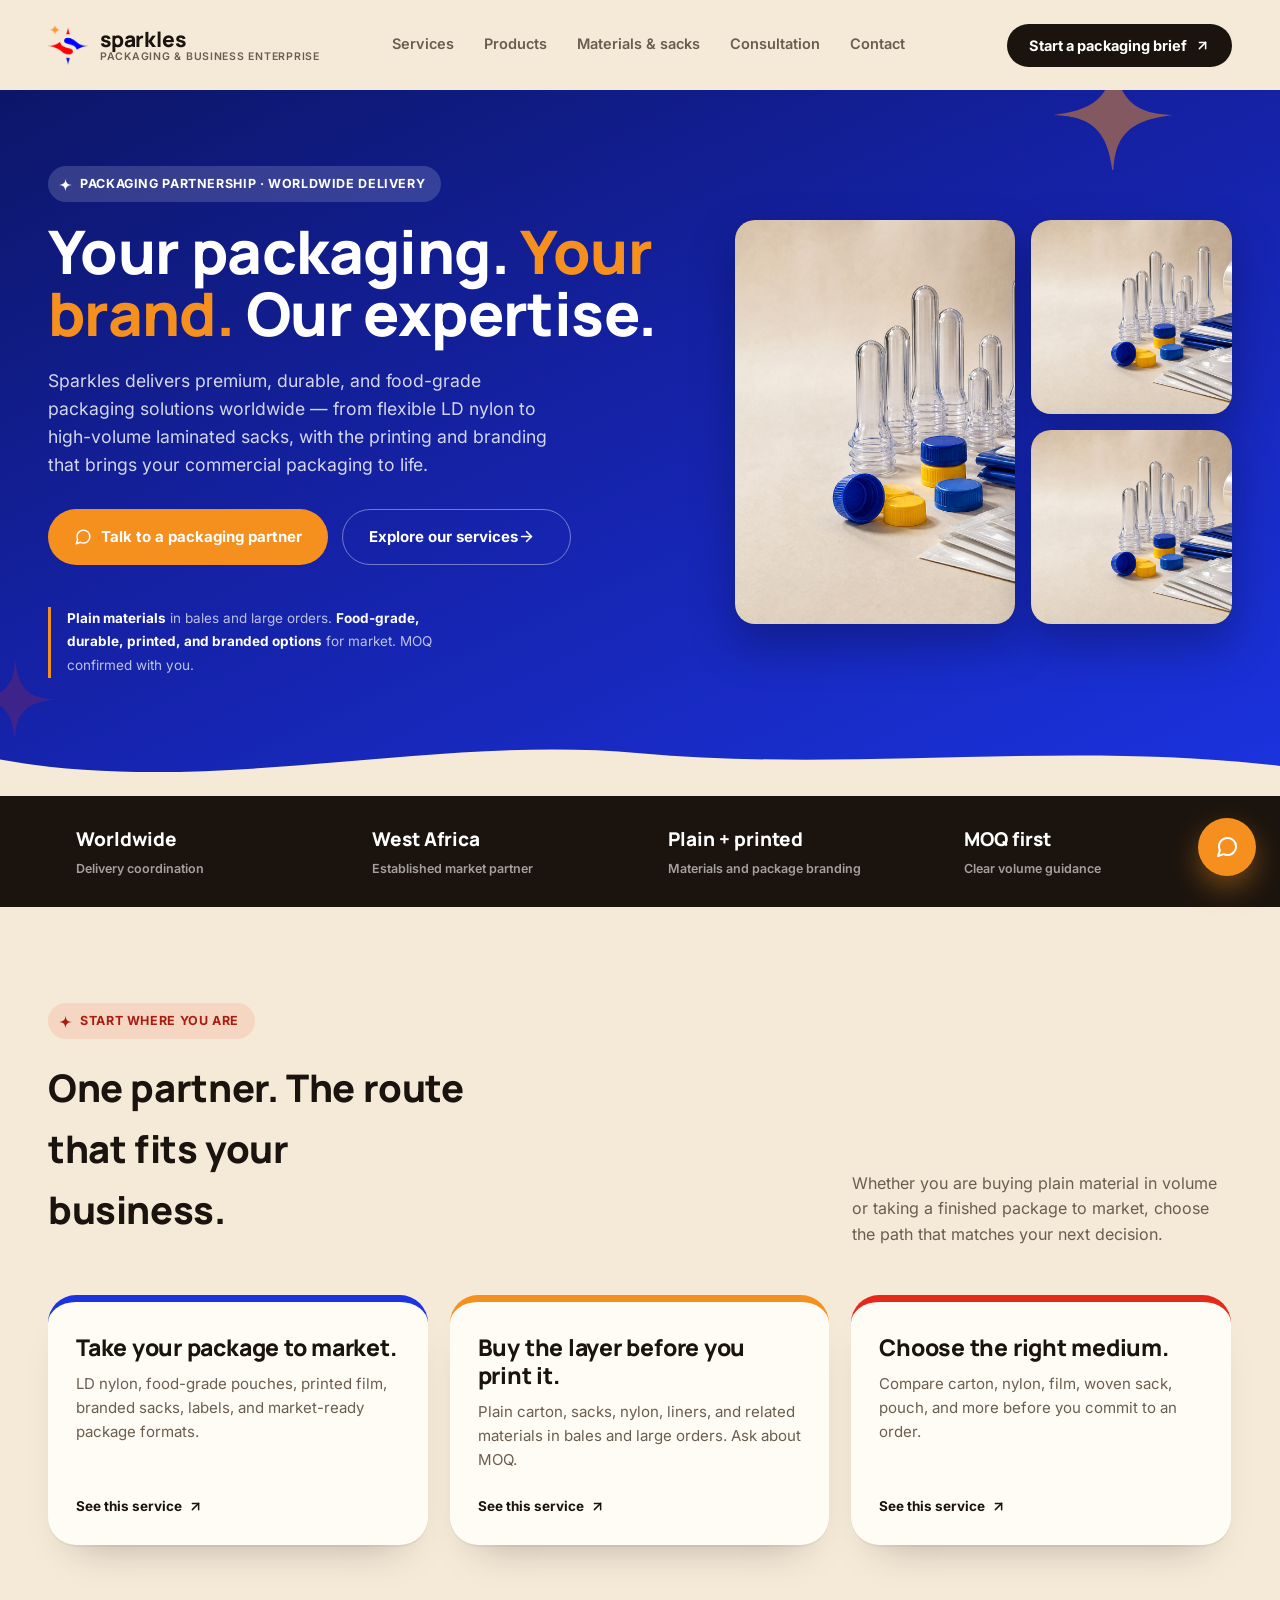
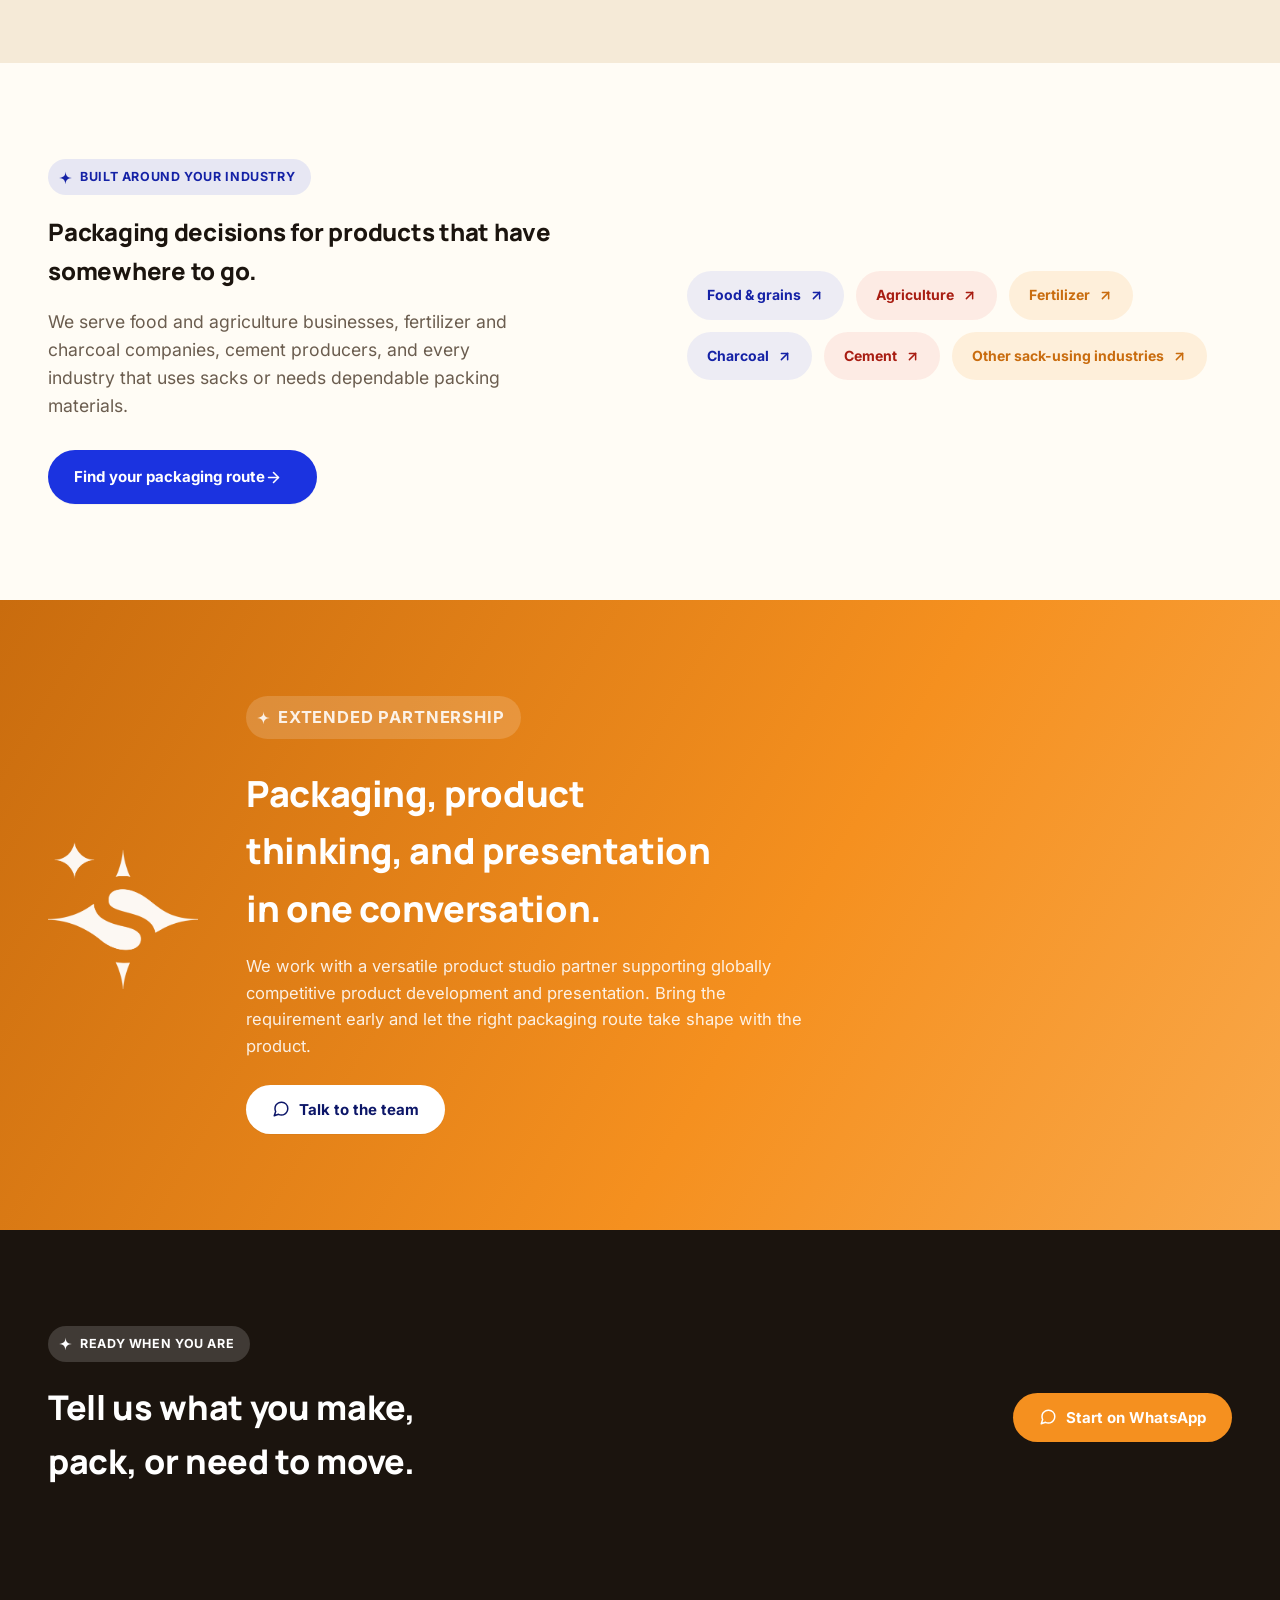
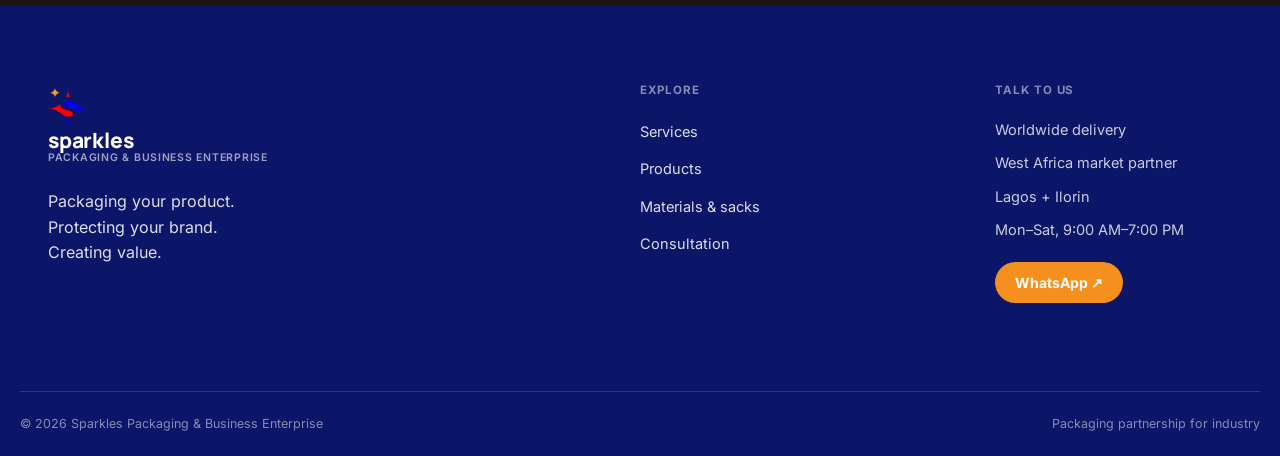
==== commit fda2bffb: "Remove Portfolio from nav, footer, and homepage" ====
--- a/index.html
+++ b/index.html
@@ -18,7 +18,7 @@
     <div class="container nav-inner">
       <a class="brand-lockup" href="index.html"><span class="brand-mark-wrap"><img src="assets/img/mark.png" alt="" class="brand-mark"></span><span class="brand-type"><span class="brand-name">sparkles</span><span class="brand-descriptor">Packaging &amp; Business Enterprise</span></span></a>
       <nav class="main-nav" aria-label="Primary navigation">
-        <a class="nav-link" href="services.html">Services</a><a class="nav-link" href="products.html">Products</a><a class="nav-link" href="materials.html">Materials &amp; sacks</a><a class="nav-link" href="index.html">Portfolio</a><a class="nav-link" href="consultation.html">Consultation</a><a class="nav-link" href="contact.html">Contact</a><button class="nav-cta mobile-only" data-whatsapp="Hello Sparkles, I would like to start a packaging brief.">Start a brief <svg width="15" height="15" viewBox="0 0 24 24" fill="none" stroke="currentColor" stroke-width="2.4" stroke-linecap="round" stroke-linejoin="round"><line x1="7" y1="17" x2="17" y2="7"/><polyline points="7 7 17 7 17 17"/></svg></button>
+        <a class="nav-link" href="services.html">Services</a><a class="nav-link" href="products.html">Products</a><a class="nav-link" href="materials.html">Materials &amp; sacks</a><a class="nav-link" href="consultation.html">Consultation</a><a class="nav-link" href="contact.html">Contact</a><button class="nav-cta mobile-only" data-whatsapp="Hello Sparkles, I would like to start a packaging brief.">Start a brief <svg width="15" height="15" viewBox="0 0 24 24" fill="none" stroke="currentColor" stroke-width="2.4" stroke-linecap="round" stroke-linejoin="round"><line x1="7" y1="17" x2="17" y2="7"/><polyline points="7 7 17 7 17 17"/></svg></button>
       </nav>
       <button class="nav-cta desktop-only" data-whatsapp="Hello Sparkles, I would like to start a packaging brief.">Start a packaging brief <svg width="15" height="15" viewBox="0 0 24 24" fill="none" stroke="currentColor" stroke-width="2.4" stroke-linecap="round" stroke-linejoin="round"><line x1="7" y1="17" x2="17" y2="7"/><polyline points="7 7 17 7 17 17"/></svg></button>
       <button class="menu-toggle" aria-label="Open navigation" aria-expanded="false"><svg width="22" height="22" viewBox="0 0 24 24" fill="none" stroke="currentColor" stroke-width="2.2" stroke-linecap="round"><line x1="4" y1="7" x2="20" y2="7"/><line x1="4" y1="12" x2="20" y2="12"/><line x1="4" y1="17" x2="20" y2="17"/></svg></button>
@@ -94,21 +94,6 @@
       </div>
     </section>
 
-    <section class="home-portfolio-section section-pad">
-      <div class="container home-portfolio-grid">
-        <div class="home-portfolio-copy">
-          <p class="eyebrow"><svg class="sparkle" width="13" height="13" viewBox="0 0 24 24" fill="currentColor"><path d="M12 1c.6 4.6 1.4 6.9 3.1 8.9 2 2.1 4.3 2.9 8.9 3.1-4.6.6-6.9 1.4-8.9 3.1-2.1 2-2.9 4.3-3.1 8.9-.6-4.6-1.4-6.9-3.1-8.9-2-2.1-4.3-2.9-8.9-3.1 4.6-.6 6.9-1.4 8.9-3.1 2.1-2 2.9-4.3 3.1-8.9z"/></svg>Selected packaging work</p>
-          <h2>Manufacturing work that carries the product.</h2>
-          <p class="large-copy">See selected packaging projects across food, agriculture, and cold-chain products, then ask us what could be adapted for your product, quantity, and destination.</p>
-          <a class="button button-primary" href="portfolio.html">View the portfolio <svg width="17" height="17" viewBox="0 0 24 24" fill="none" stroke="currentColor" stroke-width="2.2" stroke-linecap="round" stroke-linejoin="round"><line x1="5" y1="12" x2="19" y2="12"/><polyline points="12 5 19 12 12 19"/></svg></a>
-        </div>
-        <div class="home-portfolio-stack">
-          <img src="assets/img/bags.jpg" alt="Printed sacks arranged for industrial packaging">
-          <img src="assets/img/labels-food.jpg" alt="Packaging prototypes and labels prepared for market">
-        </div>
-      </div>
-    </section>
-
     <section class="home-partnership-section section-pad">
       <div class="container home-partnership-grid">
         <img src="assets/img/mark.png" alt="Sparkles packaging mark">
@@ -139,7 +124,6 @@
         <a href="services.html">Services</a>
         <a href="products.html">Products</a>
         <a href="materials.html">Materials &amp; sacks</a>
-        <a href="portfolio.html">Portfolio</a>
         <a href="consultation.html">Consultation</a>
       </div>
       <div class="footer-contact">
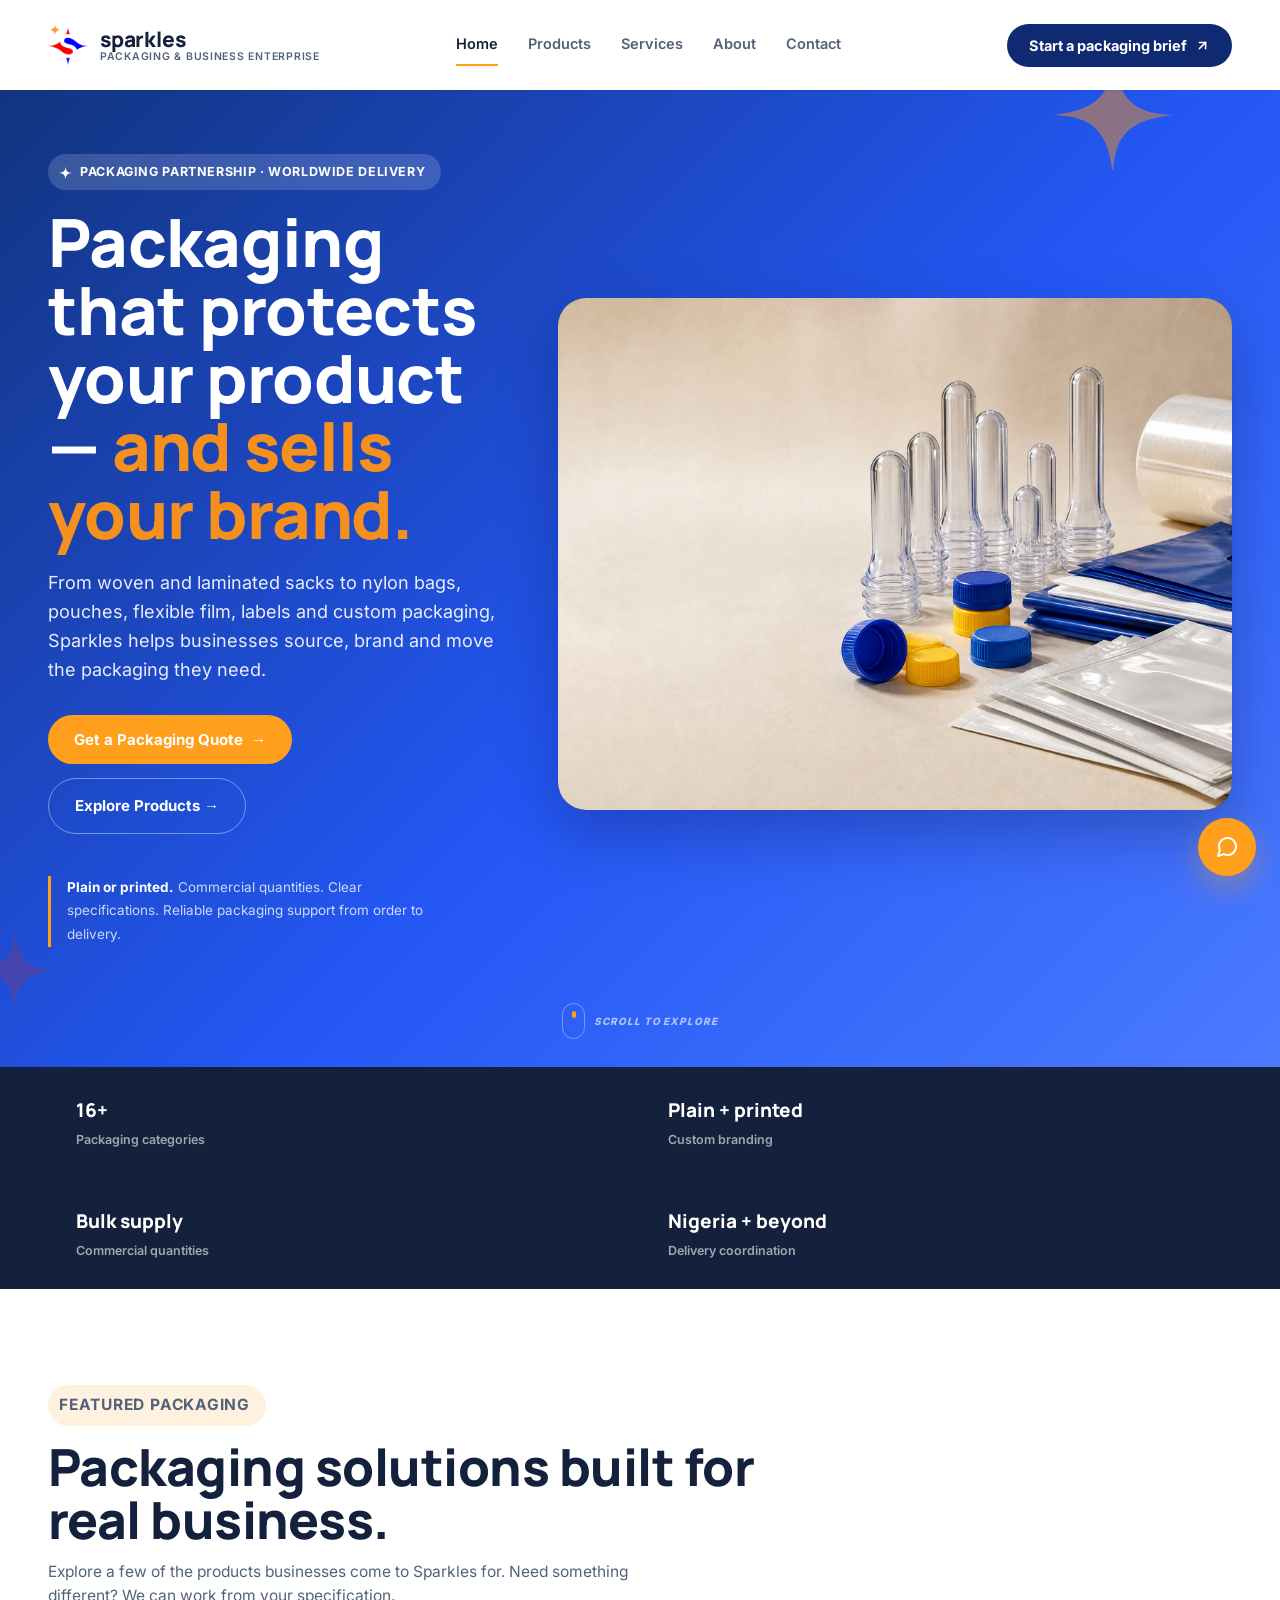
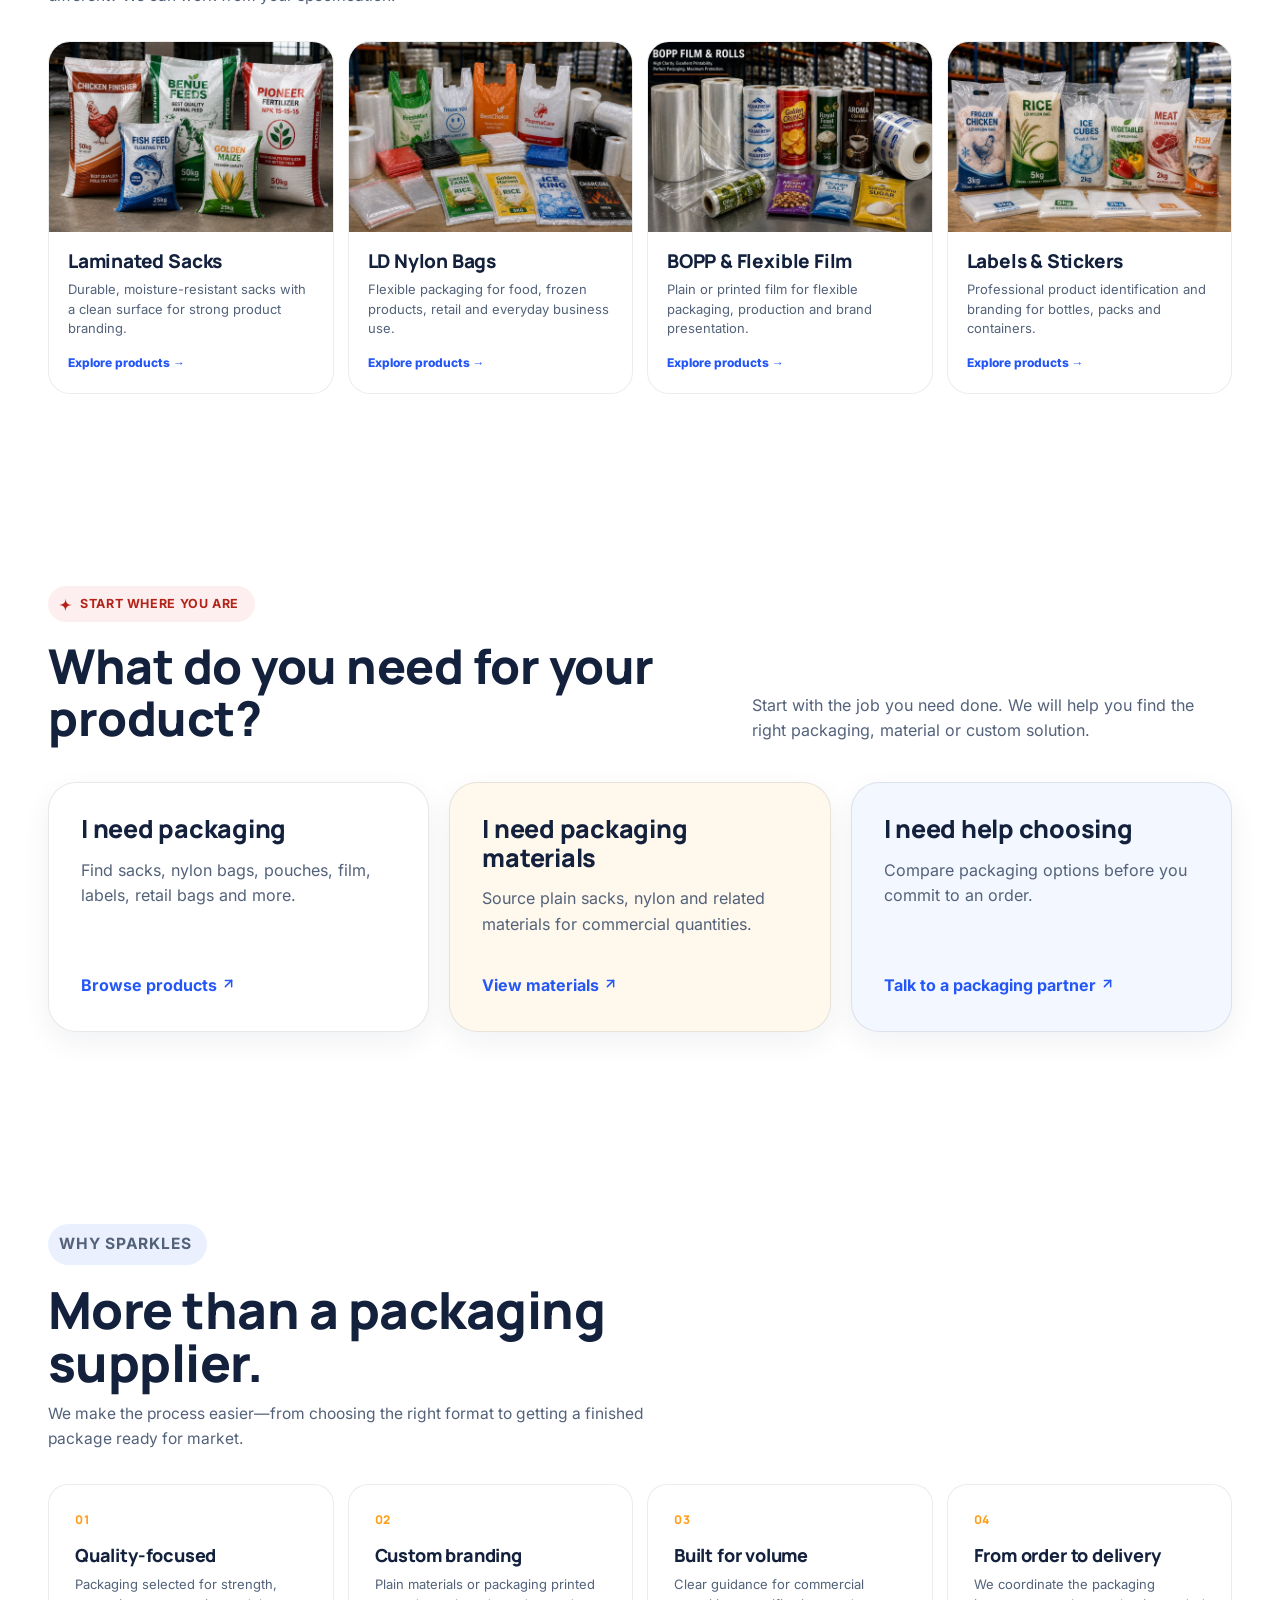
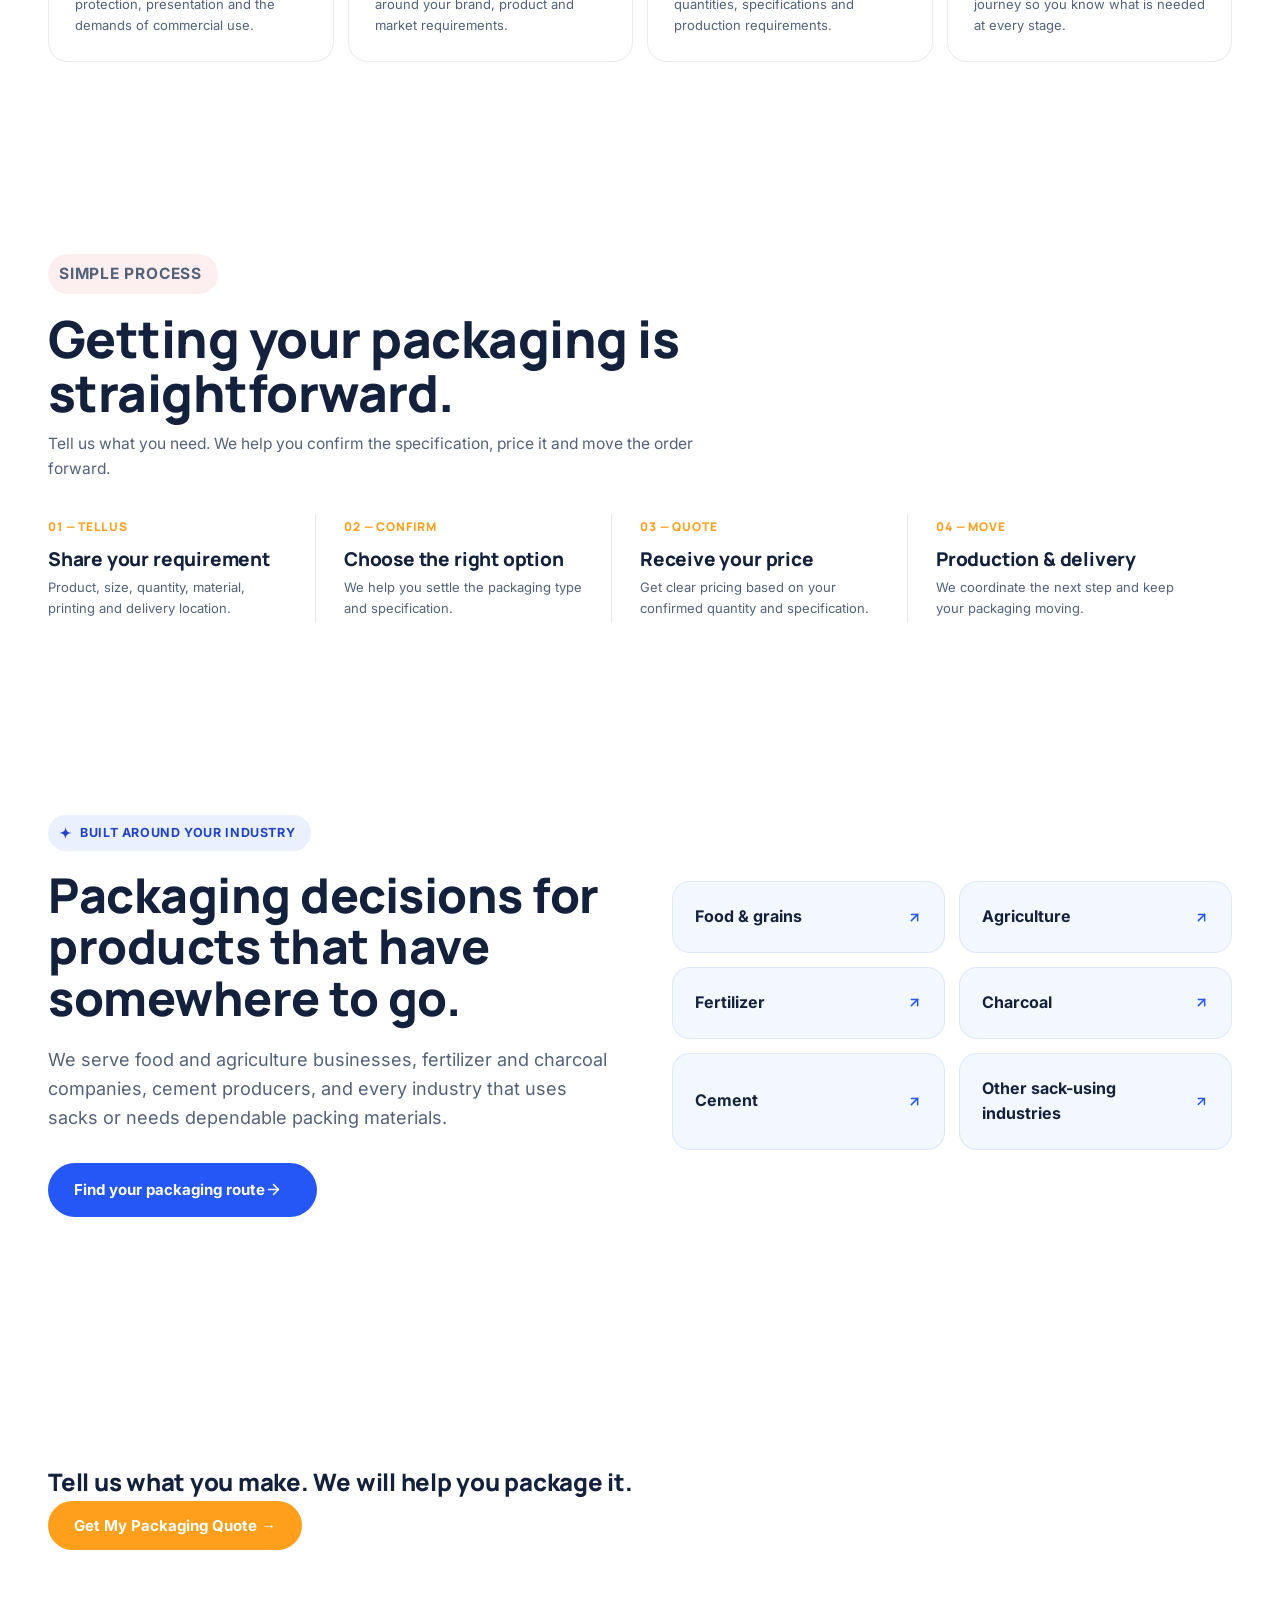
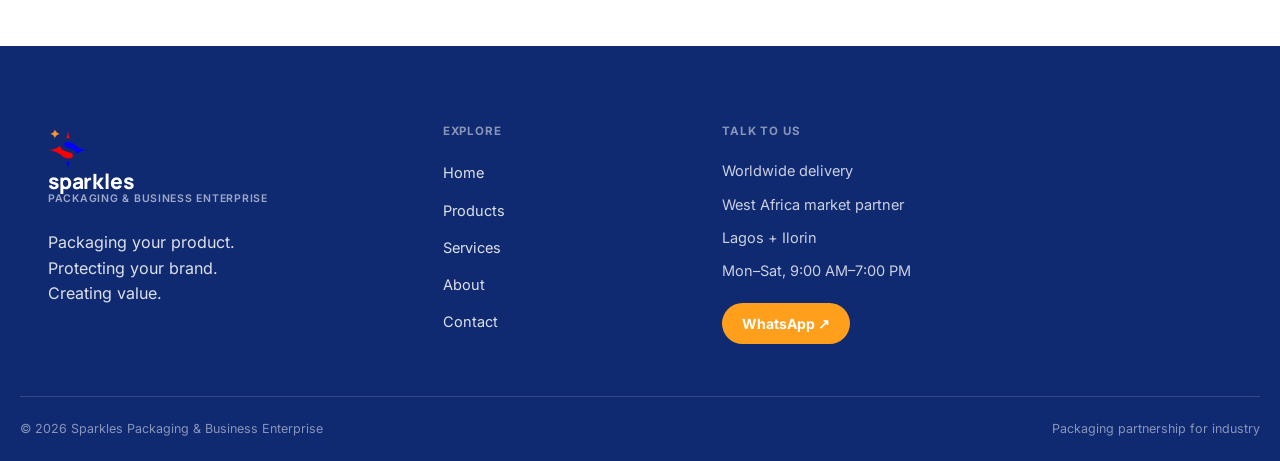
==== commit b4f6763e: "Consolidate site into five primary pages" ====
--- a/index.html
+++ b/index.html
@@ -17,9 +17,7 @@
 <header class="site-header">
     <div class="container nav-inner">
       <a class="brand-lockup" href="index.html"><span class="brand-mark-wrap"><img src="assets/img/mark.png" alt="" class="brand-mark"></span><span class="brand-type"><span class="brand-name">sparkles</span><span class="brand-descriptor">Packaging &amp; Business Enterprise</span></span></a>
-      <nav class="main-nav" aria-label="Primary navigation">
-        <a class="nav-link" href="services.html">Services</a><a class="nav-link" href="products.html">Products</a><a class="nav-link" href="materials.html">Materials &amp; sacks</a><a class="nav-link" href="consultation.html">Consultation</a><a class="nav-link" href="contact.html">Contact</a><button class="nav-cta mobile-only" data-whatsapp="Hello Sparkles, I would like to start a packaging brief.">Start a brief <svg width="15" height="15" viewBox="0 0 24 24" fill="none" stroke="currentColor" stroke-width="2.4" stroke-linecap="round" stroke-linejoin="round"><line x1="7" y1="17" x2="17" y2="7"/><polyline points="7 7 17 7 17 17"/></svg></button>
-      </nav>
+      <nav class="main-nav" aria-label="Primary navigation"><a class="nav-link" href="index.html">Home</a><a class="nav-link" href="products.html">Products</a><a class="nav-link" href="services.html">Services</a><a class="nav-link" href="about.html">About</a><a class="nav-link" href="contact.html">Contact</a><button class="nav-cta mobile-only" data-whatsapp="Hello Sparkles, I would like to start a packaging brief.">Start a brief <svg width="15" height="15" viewBox="0 0 24 24" fill="none" stroke="currentColor" stroke-width="2.4" stroke-linecap="round" stroke-linejoin="round"><line x1="7" y1="17" x2="17" y2="7"/><polyline points="7 7 17 7 17 17"/></svg></button></nav>
       <button class="nav-cta desktop-only" data-whatsapp="Hello Sparkles, I would like to start a packaging brief.">Start a packaging brief <svg width="15" height="15" viewBox="0 0 24 24" fill="none" stroke="currentColor" stroke-width="2.4" stroke-linecap="round" stroke-linejoin="round"><line x1="7" y1="17" x2="17" y2="7"/><polyline points="7 7 17 7 17 17"/></svg></button>
       <button class="menu-toggle" aria-label="Open navigation" aria-expanded="false"><svg width="22" height="22" viewBox="0 0 24 24" fill="none" stroke="currentColor" stroke-width="2.2" stroke-linecap="round"><line x1="4" y1="7" x2="20" y2="7"/><line x1="4" y1="12" x2="20" y2="12"/><line x1="4" y1="17" x2="20" y2="17"/></svg></button>
     </div>
@@ -120,12 +118,7 @@
         <p>Packaging your product.<br>Protecting your brand.<br>Creating value.</p>
       </div>
       <div>
-        <p class="footer-label">Explore</p>
-        <a href="services.html">Services</a>
-        <a href="products.html">Products</a>
-        <a href="materials.html">Materials &amp; sacks</a>
-        <a href="consultation.html">Consultation</a>
-      </div>
+        <p class="footer-label">Explore</p><a href="index.html">Home</a><a href="products.html">Products</a><a href="services.html">Services</a><a href="about.html">About</a><a href="contact.html">Contact</a></div>
       <div class="footer-contact">
         <p class="footer-label">Talk to us</p>
         <span>Worldwide delivery</span>
--- a/assets/styles.css
+++ b/assets/styles.css
@@ -1,364 +1,26 @@
-/* ==========================================================================
-   Sparkles Packaging — design system v2
-   Direction: the tactile, colourful physical world of packaging itself —
-   labels, tags, sacks, printed film — rendered as bold rounded colour
-   blocks and soft "label" cards, built from the brand's own sparkle mark.
-   No grid lines, no monospace, no print-proof crop marks.
-   ========================================================================== */
-
-@font-face { font-family:"Manrope"; font-style:normal; font-weight:500; src:url("fonts/manrope-latin-500-normal.woff2") format("woff2"); font-display:swap; }
-@font-face { font-family:"Manrope"; font-style:normal; font-weight:600; src:url("fonts/manrope-latin-600-normal.woff2") format("woff2"); font-display:swap; }
-@font-face { font-family:"Manrope"; font-style:normal; font-weight:700; src:url("fonts/manrope-latin-700-normal.woff2") format("woff2"); font-display:swap; }
-@font-face { font-family:"Manrope"; font-style:normal; font-weight:800; src:url("fonts/manrope-latin-800-normal.woff2") format("woff2"); font-display:swap; }
-@font-face { font-family:"Inter"; font-style:normal; font-weight:400; src:url("fonts/inter-latin-400-normal.woff2") format("woff2"); font-display:swap; }
-@font-face { font-family:"Inter"; font-style:normal; font-weight:500; src:url("fonts/inter-latin-500-normal.woff2") format("woff2"); font-display:swap; }
-@font-face { font-family:"Inter"; font-style:normal; font-weight:600; src:url("fonts/inter-latin-600-normal.woff2") format("woff2"); font-display:swap; }
-@font-face { font-family:"Inter"; font-style:normal; font-weight:700; src:url("fonts/inter-latin-700-normal.woff2") format("woff2"); font-display:swap; }
-@font-face { font-family:"Inter"; font-style:normal; font-weight:800; src:url("fonts/inter-latin-800-normal.woff2") format("woff2"); font-display:swap; }
-
-:root{
-  /* brand colour — pulled directly from the Sparkles mark, used boldly */
-  --ink:#1B140E;
-  --ink-soft:#6B5D4F;
-  --kraft:#F5EAD7;      /* warm base, evokes kraft paper / carton stock */
-  --paper:#FFFCF5;       /* card surface */
-  --blue:#1B33E0;
-  --blue-deep:#0C1668;
-  --blue-mid:#1522A6;
-  --red:#E4291B;
-  --red-deep:#A81D12;
-  --orange:#F5901F;
-  --orange-deep:#C96C0E;
-  --line:rgba(27,20,14,0.12);
-
-  --display:"Manrope","Inter",sans-serif;
-  --body:"Inter",sans-serif;
-
-  --container:1240px;
-  --r-sm:12px;
-  --r-md:20px;
-  --r-lg:28px;
-  --r-pill:999px;
-}
-
-*,*::before,*::after{ box-sizing:border-box; }
-html{ scroll-behavior:smooth; }
-body{
-  margin:0;
-  background:var(--kraft);
-  color:var(--ink);
-  font-family:var(--body);
-  font-size:16px;
-  line-height:1.6;
-  -webkit-font-smoothing:antialiased;
-}
-img,video{ max-width:100%; display:block; }
-a{ color:inherit; text-decoration:none; }
-button{ font-family:inherit; cursor:pointer; }
-ul{ margin:0; padding:0; list-style:none; }
-h1,h2,h3,h4{ font-family:var(--display); margin:0; font-weight:800; letter-spacing:-0.01em; }
-p{ margin:0; }
-
-:focus-visible{ outline:3px solid var(--orange); outline-offset:3px; }
-
-@media (prefers-reduced-motion: reduce){
-  *,*::before,*::after{ animation-duration:0.001ms !important; animation-iteration-count:1 !important; transition-duration:0.001ms !important; scroll-behavior:auto !important; }
-}
-
-.container{ max-width:var(--container); margin:0 auto; padding:0 28px; }
-.section-pad{ padding:96px 0; }
-@media (max-width:720px){ .section-pad{ padding:60px 0; } }
-
-/* --------------------------------- flex row helpers (no `gap`, explicit margins) --------------------------------- */
-.row{ display:flex; flex-wrap:wrap; }
-
-/* --------------------------------- sparkle glyph --------------------------------- */
-.sparkle{ flex:none; display:inline-block; }
-
-/* --------------------------------- eyebrow / pill badge --------------------------------- */
-.eyebrow{
-  display:inline-flex; align-items:center;
-  font-family:var(--body); font-size:12.5px; font-weight:700; letter-spacing:0.05em; text-transform:uppercase;
-  padding:8px 16px 8px 11px; border-radius:var(--r-pill);
-  background:rgba(228,41,27,0.1); color:var(--red-deep);
-  margin-bottom:18px;
-}
-.eyebrow .sparkle{ margin-right:8px; }
-.eyebrow-blue{ background:rgba(27,51,224,0.1); color:var(--blue-mid); }
-.eyebrow-orange{ background:rgba(245,144,31,0.14); color:var(--orange-deep); }
-.eyebrow-light{ background:rgba(255,255,255,0.16); color:#fff; }
-.signal-word{ color:var(--red); }
-
-/* --------------------------------- buttons --------------------------------- */
-.button{
-  display:inline-flex; align-items:center;
-  font-family:var(--body); font-size:15px; font-weight:700;
-  padding:15px 26px; border:none; border-radius:var(--r-pill);
-  background:var(--ink); color:#fff; white-space:nowrap;
-  transition:transform 0.15s ease, box-shadow 0.15s ease, background 0.15s ease;
-  box-shadow:0 1px 0 rgba(0,0,0,0.04);
-}
-.button svg{ flex:none; margin-right:9px; }
-.button-primary{ background:var(--orange); color:#fff; }
-.button-primary:hover{ background:var(--orange-deep); transform:translateY(-1px); box-shadow:0 8px 18px rgba(245,144,31,0.32); }
-.button-dark{ background:var(--blue); color:#fff; }
-.button-dark:hover{ background:var(--blue-mid); transform:translateY(-1px); box-shadow:0 8px 18px rgba(27,51,224,0.32); }
-.button-quiet{ background:transparent; color:var(--ink); border:1.5px solid var(--line); }
-.button-quiet:hover{ border-color:var(--ink); background:rgba(27,20,14,0.04); }
-.button-onblue{ background:#fff; color:var(--blue-deep); }
-.button-onblue:hover{ background:var(--orange); color:#fff; transform:translateY(-1px); }
-.button:active{ transform:translateY(1px); }
-
-/* --------------------------------- header --------------------------------- */
-.site-header{ position:sticky; top:0; z-index:40; background:rgba(245,234,215,0.92); backdrop-filter:blur(8px); }
-.nav-inner{ display:flex; align-items:center; justify-content:space-between; height:90px; }
-.brand-lockup{ display:flex; align-items:center; }
-.brand-mark-wrap{ width:40px; height:40px; display:flex; align-items:center; justify-content:center; margin-right:12px; }
-.brand-mark{ width:100%; height:100%; object-fit:contain; }
-.brand-type{ display:flex; flex-direction:column; line-height:1.15; }
-.brand-name{ font-family:var(--display); font-weight:800; font-size:21px; letter-spacing:-0.01em; text-transform:lowercase; }
-.brand-descriptor{ font-family:var(--body); font-weight:600; font-size:10.5px; letter-spacing:0.07em; text-transform:uppercase; color:var(--ink-soft); }
-.main-nav{ display:flex; align-items:center; }
-.nav-link{ font-family:var(--body); font-weight:600; font-size:14.5px; color:var(--ink-soft); padding:8px 0; margin-right:30px; border-bottom:2px solid transparent; }
-.nav-link:hover,.nav-link.is-active{ color:var(--ink); border-color:var(--orange); }
-.nav-cta{ display:inline-flex; align-items:center; font-family:var(--body); font-size:14.5px; font-weight:700; padding:13px 22px; background:var(--ink); color:#fff; border:none; border-radius:var(--r-pill); }
-.nav-cta svg{ margin-left:8px; }
-.nav-cta:hover{ background:var(--blue-deep); }
-.desktop-only{ display:inline-flex; }
-.mobile-only{ display:none; }
-.menu-toggle{ display:none; background:none; border:1.5px solid var(--line); border-radius:var(--r-pill); padding:9px; color:var(--ink); }
-
-@media (max-width:920px){
-  .main-nav{ position:fixed; inset:90px 0 0 0; background:var(--kraft); flex-direction:column; align-items:stretch; padding:10px 28px 28px; transform:translateY(-8px); opacity:0; pointer-events:none; transition:opacity 0.18s ease, transform 0.18s ease; overflow-y:auto; }
-  .main-nav.is-open{ opacity:1; transform:translateY(0); pointer-events:auto; }
-  .nav-link{ padding:16px 0; margin-right:0; border-bottom:1px solid var(--line); font-size:15px; }
-  .desktop-only{ display:none; }
-  .mobile-only{ display:inline-flex; margin-top:18px; align-self:flex-start; }
-  .menu-toggle{ display:inline-flex; }
-}
-
-/* --------------------------------- footer --------------------------------- */
-.site-footer{ background:var(--blue-deep); color:rgba(255,255,255,0.86); padding:76px 0 0; margin-top:0; }
-.footer-grid{ display:flex; flex-wrap:wrap; padding-bottom:52px; }
-.footer-grid > div{ width:100%; margin-bottom:36px; }
-.footer-brand{ margin-bottom:18px; }
-.footer-brand .brand-name{ color:#fff; }
-.footer-brand .brand-descriptor{ color:rgba(255,255,255,0.6); }
-.site-footer > .container > .footer-grid > div > p{ font-size:14.5px; color:rgba(255,255,255,0.68); }
-.footer-label{ font-family:var(--body); font-weight:700; font-size:11.5px; letter-spacing:0.08em; text-transform:uppercase; color:rgba(255,255,255,0.5); margin-bottom:14px; }
-.footer-grid a{ display:block; font-size:14.5px; padding:7px 0; color:rgba(255,255,255,0.86); }
-.footer-grid a:hover{ color:var(--orange); }
-.footer-contact{ display:flex; flex-direction:column; }
-.footer-contact span{ font-size:14.5px; color:rgba(255,255,255,0.78); padding:5px 0; }
-.footer-contact button{ margin-top:16px; align-self:flex-start; font-family:var(--body); font-weight:700; font-size:14px; background:var(--orange); border:none; color:#fff; padding:12px 20px; border-radius:var(--r-pill); }
-.footer-contact button:hover{ background:#fff; color:var(--blue-deep); }
-.footer-bottom{ display:flex; flex-wrap:wrap; align-items:center; justify-content:space-between; padding:22px 0; border-top:1px solid rgba(255,255,255,0.14); font-size:12.5px; color:rgba(255,255,255,0.5); }
-@media (min-width:860px){
-  .footer-grid > div:nth-child(1){ width:38%; margin-right:12%; }
-  .footer-grid > div:nth-child(2){ width:22%; margin-right:8%; }
-  .footer-grid > div:nth-child(3){ width:20%; }
-}
-
-/* --------------------------------- floating whatsapp --------------------------------- */
-.floating-whatsapp{ position:fixed; right:24px; bottom:24px; z-index:50; width:58px; height:58px; border-radius:50%; background:var(--orange); color:#fff; border:none; display:flex; align-items:center; justify-content:center; box-shadow:0 12px 28px rgba(245,144,31,0.4); }
-.floating-whatsapp:hover{ background:var(--red); }
-
-/* --------------------------------- wave divider --------------------------------- */
-.wave-divider{ display:block; width:100%; height:64px; margin-bottom:-2px; }
-.wave-divider path{ fill:var(--kraft); }
-.wave-divider-white path{ fill:var(--paper); }
-
-/* --------------------------------- home hero --------------------------------- */
-.hero-band{ position:relative; background:linear-gradient(155deg,var(--blue-deep) 0%,var(--blue-mid) 46%,var(--blue) 100%); overflow:hidden; padding:76px 0 0; }
-.hero-decor{ position:absolute; pointer-events:none; opacity:0.9; }
-.hero-decor-1{ top:-40px; right:8%; width:130px; }
-.hero-decor-2{ bottom:60px; left:-30px; width:90px; opacity:0.5; }
-.home-hero-copy h1{ font-size:clamp(38px,4.8vw,60px); line-height:1.04; margin-bottom:22px; color:#fff; }
-.hero-lede{ font-size:17.5px; color:rgba(255,255,255,0.82); max-width:46ch; margin-bottom:30px; }
-.hero-actions{ display:flex; flex-wrap:wrap; margin-bottom:28px; }
-.hero-actions > *{ margin-right:14px; margin-bottom:14px; }
-.home-hero-proof{ font-size:13.5px; line-height:1.75; color:rgba(255,255,255,0.72); border-left:3px solid var(--orange); padding-left:16px; max-width:44ch; margin-bottom:56px; }
-.home-hero-proof strong{ color:#fff; }
-
-.home-video-mosaic{ display:flex; flex-wrap:wrap; padding-bottom:56px; }
-.video-tile{ margin:0; overflow:hidden; background:var(--ink); border-radius:var(--r-md); box-shadow:0 20px 44px rgba(6,10,50,0.35); }
-.video-tile video{ width:100%; height:100%; object-fit:cover; display:block; }
-.video-primary{ width:100%; height:220px; margin-bottom:16px; }
-.video-secondary,.video-tertiary{ width:calc(50% - 8px); height:150px; }
-.video-secondary{ margin-right:16px; }
-@media (min-width:760px){
-  .home-video-mosaic{ align-items:stretch; height:460px; }
-  .video-primary{ width:calc(58% - 8px); height:100%; margin-right:16px; margin-bottom:0; }
-  .video-stack{ width:calc(42% - 8px); height:100%; display:flex; flex-direction:column; }
-  .video-stack .video-secondary,.video-stack .video-tertiary{ width:100%; height:calc(50% - 8px); margin-right:0; }
-  .video-stack .video-secondary{ margin-bottom:16px; }
-}
-
-/* --------------------------------- trust strip --------------------------------- */
-.home-trust-strip{ background:var(--ink); color:#fff; }
-.home-trust-grid{ display:flex; flex-wrap:wrap; }
-.home-trust-grid > div{ width:50%; padding:28px; display:flex; flex-direction:column; }
-.home-trust-grid strong{ font-family:var(--display); font-weight:800; font-size:19px; margin-bottom:5px; }
-.home-trust-grid span{ font-size:12.5px; color:rgba(255,255,255,0.6); font-weight:600; }
-@media (min-width:760px){ .home-trust-grid > div{ width:25%; } }
-
-/* --------------------------------- section heading row --------------------------------- */
-.section-heading-row{ display:flex; flex-wrap:wrap; justify-content:space-between; align-items:flex-end; margin-bottom:48px; }
-.section-heading-row h2{ font-size:clamp(28px,3.4vw,38px); max-width:16ch; margin-bottom:8px; }
-.section-heading-row > p{ max-width:38ch; color:var(--ink-soft); font-size:16px; margin-top:8px; }
-
-/* --------------------------------- pathway / label cards --------------------------------- */
-.pathways-grid{ display:flex; flex-wrap:wrap; }
-.route-card{ position:relative; width:100%; margin-bottom:22px; padding:32px 28px 28px; border-radius:var(--r-lg); background:var(--paper); box-shadow:0 2px 0 rgba(27,20,14,0.05), 0 24px 40px -28px rgba(27,20,14,0.35); display:flex; flex-direction:column; min-height:250px; transition:transform 0.18s ease, box-shadow 0.18s ease; border-top:7px solid var(--blue); }
-.route-card:hover{ transform:translateY(-5px); box-shadow:0 2px 0 rgba(27,20,14,0.05), 0 30px 50px -24px rgba(27,20,14,0.4); }
-.route-card h3{ font-size:23px; line-height:1.2; margin-bottom:10px; }
-.route-card p{ color:var(--ink-soft); font-size:15px; flex:1; margin-bottom:16px; }
-.route-card-link{ display:inline-flex; align-items:center; font-weight:700; font-size:13.5px; color:var(--ink); }
-.route-card-link svg{ margin-left:6px; }
-.route-card-warm{ border-top-color:var(--orange); }
-.route-card-paper{ border-top-color:var(--red); }
-@media (min-width:860px){ .route-card{ width:calc(33.333% - 15px); margin-right:22px; } .route-card:nth-child(3){ margin-right:0; } }
-
-/* --------------------------------- industries --------------------------------- */
-.large-copy{ font-size:17.5px; color:var(--ink-soft); margin:18px 0 30px; max-width:44ch; }
-.industry-chip-grid{ display:flex; flex-wrap:wrap; }
-.industry-chip-grid a{ display:inline-flex; align-items:center; padding:13px 20px; margin:0 12px 12px 0; border-radius:var(--r-pill); font-weight:700; font-size:14px; background:rgba(27,51,224,0.08); color:var(--blue-mid); }
-.industry-chip-grid a:nth-child(3n+2){ background:rgba(228,41,27,0.08); color:var(--red-deep); }
-.industry-chip-grid a:nth-child(3n+3){ background:rgba(245,144,31,0.12); color:var(--orange-deep); }
-.industry-chip-grid a svg{ margin-left:8px; }
-.industry-chip-grid a:hover{ background:var(--ink); color:#fff; }
-
-/* --------------------------------- portfolio preview --------------------------------- */
-.home-portfolio-stack{ display:flex; flex-wrap:wrap; }
-.home-portfolio-stack img{ width:100%; height:220px; object-fit:cover; border-radius:var(--r-lg); box-shadow:0 20px 40px -22px rgba(27,20,14,0.4); margin-bottom:20px; }
-@media (min-width:640px){
-  .home-portfolio-stack img{ width:calc(50% - 10px); height:280px; }
-  .home-portfolio-stack img:first-child{ margin-right:20px; }
-  .home-portfolio-stack img:last-child{ margin-top:36px; }
-}
-
-/* --------------------------------- partnership band --------------------------------- */
-.home-partnership-section{ background:linear-gradient(120deg,var(--orange-deep),var(--orange) 60%,#F9A84A); color:#fff; position:relative; overflow:hidden; }
-.home-partnership-grid{ display:flex; flex-wrap:wrap; align-items:center; }
-.home-partnership-grid > img{ width:120px; margin:0 auto 32px; filter:brightness(0) invert(1); opacity:0.95; }
-.home-partnership-grid h2{ font-size:clamp(26px,3.4vw,36px); color:#fff; margin-bottom:16px; max-width:20ch; }
-.home-partnership-grid p{ color:rgba(255,255,255,0.88); max-width:56ch; margin-bottom:26px; font-size:16.5px; }
-@media (min-width:860px){
-  .home-partnership-grid > img{ width:150px; margin:0 48px 0 0; }
-  .home-partnership-grid > div{ flex:1; }
-}
-
-/* --------------------------------- final cta --------------------------------- */
-.home-final-cta{ background:var(--ink); color:#fff; }
-.home-final-cta-inner{ display:flex; flex-wrap:wrap; align-items:center; justify-content:space-between; }
-.home-final-cta-inner > div{ margin-bottom:20px; margin-right:20px; }
-.home-final-cta h2{ color:#fff; font-size:clamp(26px,3.2vw,34px); max-width:20ch; }
-
-/* --------------------------------- inner page hero --------------------------------- */
-.inner-hero{ position:relative; background:linear-gradient(155deg,var(--blue-deep) 0%,var(--blue-mid) 46%,var(--blue) 100%); padding:72px 0 0; overflow:hidden; }
-.inner-hero-grid{ display:flex; flex-wrap:wrap; align-items:center; padding-bottom:64px; }
-.inner-hero-grid > div:first-child{ width:100%; }
-.inner-hero h1{ font-size:clamp(32px,4.2vw,50px); line-height:1.07; margin-bottom:18px; color:#fff; }
-.inner-hero-intro{ font-size:17px; color:rgba(255,255,255,0.82); max-width:52ch; margin-bottom:28px; }
-.inner-hero-mark{ display:none; }
-@media (min-width:860px){
-  .inner-hero-grid > div:first-child{ width:62%; margin-right:6%; }
-  .inner-hero-mark{ display:flex; width:32%; flex-direction:column; align-items:center; text-align:center; background:rgba(255,255,255,0.1); border-radius:var(--r-lg); padding:36px; }
-  .inner-hero-mark img{ width:76px; margin-bottom:16px; filter:brightness(0) invert(1); }
-  .inner-hero-mark span{ font-size:12.5px; font-weight:600; color:rgba(255,255,255,0.72); }
-}
-
-/* --------------------------------- page section shared --------------------------------- */
-.dark-band{ background:var(--ink); color:#fff; }
-.dark-band-grid{ display:flex; flex-wrap:wrap; align-items:center; justify-content:space-between; }
-.dark-band-grid > div{ margin-bottom:20px; }
-.dark-band-grid h2{ color:#fff; font-size:clamp(24px,3vw,32px); max-width:22ch; }
-.dark-band-copy{ color:rgba(255,255,255,0.76); max-width:60ch; font-size:16px; }
-.dark-band-list{ display:flex; flex-direction:column; }
-.dark-band-list p{ display:flex; align-items:center; font-size:15px; color:rgba(255,255,255,0.88); margin-bottom:12px; }
-.dark-band-list svg{ color:var(--orange); flex:none; margin-right:10px; }
-.dark-band-list button{ margin-top:8px; align-self:flex-start; }
-
-/* --------------------------------- services --------------------------------- */
-.service-columns{ display:flex; flex-wrap:wrap; }
-.service-panel{ width:100%; margin-bottom:22px; border-radius:var(--r-lg); background:var(--paper); padding:36px; display:flex; flex-direction:column; box-shadow:0 24px 40px -30px rgba(27,20,14,0.4); }
-.service-panel:first-child{ border-top:7px solid var(--red); }
-.service-panel:last-child{ border-top:7px solid var(--blue); }
-.service-panel h2{ font-size:25px; line-height:1.2; margin:12px 0 14px; }
-.service-panel p{ color:var(--ink-soft); font-size:15.5px; flex:1; margin-bottom:20px; }
-.service-panel .button{ align-self:flex-start; }
-@media (min-width:860px){ .service-panel{ width:calc(50% - 11px); } .service-panel:first-child{ margin-right:22px; } }
-
-/* --------------------------------- products --------------------------------- */
-.modern-products-grid{ display:flex; flex-wrap:wrap; }
-.modern-product-card{ width:100%; margin-bottom:22px; border-radius:var(--r-lg); background:var(--paper); overflow:hidden; box-shadow:0 24px 40px -30px rgba(27,20,14,0.4); }
-.modern-product-image{ aspect-ratio:16/10; overflow:hidden; }
-.modern-product-image img{ width:100%; height:100%; object-fit:cover; }
-.modern-product-body{ padding:26px 26px 30px; }
-.product-category{ display:inline-block; font-weight:700; font-size:11.5px; letter-spacing:0.06em; text-transform:uppercase; color:var(--red-deep); background:rgba(228,41,27,0.1); padding:6px 13px; border-radius:var(--r-pill); margin-bottom:12px; }
-.modern-product-body h2{ font-size:20px; margin-bottom:8px; }
-.modern-product-body p{ color:var(--ink-soft); font-size:14.5px; margin-bottom:14px; }
-.portfolio-link{ display:inline-flex; align-items:center; background:none; border:none; padding:0; font-weight:700; font-size:14px; color:var(--blue-mid); }
-.portfolio-link svg{ margin-left:7px; }
-.portfolio-link:hover{ color:var(--red); }
-@media (min-width:700px){ .modern-product-card{ width:calc(50% - 11px); } .modern-product-card:nth-child(odd){ margin-right:22px; } }
-
-/* --------------------------------- materials page --------------------------------- */
-.materials-page-image img{ width:100%; height:100%; object-fit:cover; border-radius:var(--r-lg); aspect-ratio:4/3; box-shadow:0 24px 44px -26px rgba(27,20,14,0.4); }
-.material-pills{ display:flex; flex-wrap:wrap; margin-bottom:22px; }
-.material-pills span{ font-weight:700; font-size:13px; padding:9px 16px; margin:0 10px 10px 0; border-radius:var(--r-pill); background:rgba(27,51,224,0.08); color:var(--blue-mid); }
-.material-pills span:nth-child(3n+2){ background:rgba(228,41,27,0.08); color:var(--red-deep); }
-.material-pills span:nth-child(3n+3){ background:rgba(245,144,31,0.12); color:var(--orange-deep); }
-
-/* --------------------------------- portfolio page --------------------------------- */
-.portfolio-page-grid{ display:flex; flex-wrap:wrap; }
-.portfolio-card{ width:100%; margin-bottom:22px; border-radius:var(--r-lg); background:var(--paper); overflow:hidden; box-shadow:0 24px 40px -30px rgba(27,20,14,0.4); }
-.portfolio-image{ aspect-ratio:16/10; overflow:hidden; }
-.portfolio-image img{ width:100%; height:100%; object-fit:cover; }
-.portfolio-card-body{ padding:24px 24px 28px; }
-.portfolio-card-body h3{ font-size:19px; margin-bottom:6px; }
-.portfolio-card-body p{ color:var(--ink-soft); font-size:14.5px; margin-bottom:14px; }
-.portfolio-cta-inner{ display:flex; flex-wrap:wrap; align-items:center; justify-content:space-between; }
-.portfolio-cta-inner > div{ margin-bottom:20px; }
-.portfolio-cta-inner h2{ font-size:clamp(24px,3vw,32px); max-width:22ch; }
-@media (min-width:700px){ .portfolio-card{ width:calc(50% - 11px); } .portfolio-card:nth-child(odd){ margin-right:22px; } }
-
-/* --------------------------------- consultation page --------------------------------- */
-.consultation-page-image{ width:100%; aspect-ratio:4/3; object-fit:cover; border-radius:var(--r-lg); box-shadow:0 24px 44px -26px rgba(27,20,14,0.4); margin-bottom:28px; }
-.consultation-steps{ display:flex; flex-direction:column; }
-.consultation-steps > div{ padding-left:20px; border-left:3px solid var(--orange); margin-bottom:24px; }
-.consultation-steps strong{ font-family:var(--display); font-weight:800; font-size:18px; display:block; margin-bottom:5px; }
-.consultation-steps p{ color:var(--ink-soft); font-size:15px; }
-.consultation-steps button{ margin-top:8px; align-self:flex-start; }
-
-/* --------------------------------- contact page --------------------------------- */
-.contact-details{ display:flex; flex-wrap:wrap; margin:28px 0 32px; }
-.contact-details > div{ width:50%; border-left:3px solid var(--line); padding-left:14px; margin-bottom:20px; }
-.contact-details strong{ font-weight:700; font-size:11.5px; text-transform:uppercase; letter-spacing:0.05em; color:var(--ink-soft); display:block; margin-bottom:4px; }
-.contact-details span{ font-size:14.5px; }
-.contact-form-card{ border-radius:var(--r-lg); background:var(--paper); padding:34px; box-shadow:0 24px 44px -26px rgba(27,20,14,0.4); margin-top:8px; }
-.contact-form-card form{ display:flex; flex-direction:column; }
-.contact-form-card label{ display:flex; flex-direction:column; font-weight:700; font-size:12.5px; text-transform:uppercase; letter-spacing:0.04em; color:var(--ink-soft); margin-bottom:20px; }
-.contact-form-card label > *{ margin-top:9px; }
-.contact-form-card input,.contact-form-card textarea{ font-family:var(--body); font-size:15px; font-weight:400; text-transform:none; letter-spacing:normal; padding:14px 16px; border:1.5px solid var(--line); border-radius:var(--r-sm); background:#fff; color:var(--ink); resize:vertical; }
-.contact-form-card input:focus,.contact-form-card textarea:focus{ border-color:var(--blue); }
-.form-help{ font-size:12.5px; color:var(--ink-soft); margin-top:14px; }
-.success-state{ display:flex; flex-direction:column; align-items:flex-start; }
-.success-icon{ width:48px; height:48px; border-radius:50%; background:var(--orange); color:#fff; display:flex; align-items:center; justify-content:center; margin-bottom:16px; }
-.success-state h3{ font-size:21px; margin-bottom:10px; }
-.success-state p{ color:var(--ink-soft); font-size:14.5px; margin-bottom:18px; }
-@media (min-width:860px){ .contact-details > div{ width:33.333%; } }
-
-/* --------------------------------- big desktop split (hero/inner) --------------------------------- */
-@media (min-width:860px){
-  .home-hero-grid{ display:flex; align-items:center; }
-  .home-hero-copy{ width:52%; margin-right:6%; }
-  .home-hero-visual{ width:42%; }
-  .home-industry-grid,.home-portfolio-grid{ display:flex; align-items:center; }
-  .home-industry-grid > div:first-child,.home-portfolio-copy{ width:46%; margin-right:8%; }
-  .home-industry-grid .industry-chip-grid,.home-portfolio-stack{ width:46%; }
-  .materials-page-grid,.consultation-page-grid,.contact-page-grid{ display:flex; align-items:flex-start; }
-  .materials-page-grid{ align-items:center; }
-  .materials-page-grid > div:first-child,.consultation-page-grid > div:first-child,.contact-page-grid > div:first-child{ width:46%; margin-right:8%; }
-  .materials-page-grid > div:last-child,.consultation-page-grid > div:last-child,.contact-page-grid > div:last-child{ width:46%; }
-}
+/* Sparkles Packaging — bright site-wide theme */
+@font-face{font-family:"Manrope";font-style:normal;font-weight:500;src:url("fonts/manrope-latin-500-normal.woff2") format("woff2");font-display:swap}
+@font-face{font-family:"Manrope";font-style:normal;font-weight:600;src:url("fonts/manrope-latin-600-normal.woff2") format("woff2");font-display:swap}
+@font-face{font-family:"Manrope";font-style:normal;font-weight:700;src:url("fonts/manrope-latin-700-normal.woff2") format("woff2");font-display:swap}
+@font-face{font-family:"Manrope";font-style:normal;font-weight:800;src:url("fonts/manrope-latin-800-normal.woff2") format("woff2");font-display:swap}
+@font-face{font-family:"Inter";font-style:normal;font-weight:400;src:url("fonts/inter-latin-400-normal.woff2") format("woff2");font-display:swap}
+@font-face{font-family:"Inter";font-style:normal;font-weight:500;src:url("fonts/inter-latin-500-normal.woff2") format("woff2");font-display:swap}
+@font-face{font-family:"Inter";font-style:normal;font-weight:600;src:url("fonts/inter-latin-600-normal.woff2") format("woff2");font-display:swap}
+@font-face{font-family:"Inter";font-style:normal;font-weight:700;src:url("fonts/inter-latin-700-normal.woff2") format("woff2");font-display:swap}
+@font-face{font-family:"Inter";font-style:normal;font-weight:800;src:url("fonts/inter-latin-800-normal.woff2") format("woff2");font-display:swap}
+:root{--ink:#14213D;--ink-soft:#53627A;--kraft:#F7FBFF;--paper:#FFF;--blue:#2457F5;--blue-deep:#102A72;--blue-mid:#2144C8;--red:#E53935;--red-deep:#B42318;--orange:#FF9F1C;--orange-deep:#E78300;--line:rgba(20,33,61,.10);--display:"Manrope","Inter",sans-serif;--body:"Inter",sans-serif;--container:1240px;--r-sm:12px;--r-md:20px;--r-lg:28px;--r-pill:999px}
+*,*::before,*::after{box-sizing:border-box}html{scroll-behavior:smooth}body{margin:0;background:var(--kraft);color:var(--ink);font-family:var(--body);font-size:16px;line-height:1.6;-webkit-font-smoothing:antialiased}img,video{max-width:100%;display:block}a{color:inherit;text-decoration:none}button{font-family:inherit;cursor:pointer}ul{margin:0;padding:0;list-style:none}h1,h2,h3,h4{font-family:var(--display);margin:0;font-weight:800;letter-spacing:-.01em}p{margin:0}:focus-visible{outline:3px solid var(--orange);outline-offset:3px}.container{max-width:var(--container);margin:0 auto;padding:0 28px}.section-pad{padding:96px 0}.row{display:flex;flex-wrap:wrap}.sparkle{flex:none;display:inline-block}
+.eyebrow{display:inline-flex;align-items:center;font-family:var(--body);font-size:12.5px;font-weight:700;letter-spacing:.05em;text-transform:uppercase;padding:8px 16px 8px 11px;border-radius:var(--r-pill);background:rgba(229,57,53,.08);color:var(--red-deep);margin-bottom:18px}.eyebrow .sparkle{margin-right:8px}.eyebrow-blue{background:rgba(36,87,245,.09);color:var(--blue-mid)}.eyebrow-orange{background:rgba(255,159,28,.14);color:var(--orange-deep)}.eyebrow-light{background:rgba(255,255,255,.16);color:#fff}.signal-word{color:var(--red)}
+.button{display:inline-flex;align-items:center;font-family:var(--body);font-size:15px;font-weight:700;padding:15px 26px;border:none;border-radius:var(--r-pill);background:var(--ink);color:#fff;white-space:nowrap;transition:transform .15s ease,box-shadow .15s ease,background .15s ease}.button svg{flex:none;margin-right:9px}.button-primary{background:var(--orange);color:#fff}.button-primary:hover{background:var(--orange-deep);transform:translateY(-1px);box-shadow:0 8px 18px rgba(255,159,28,.3)}.button-dark{background:var(--blue);color:#fff}.button-dark:hover{background:var(--blue-mid);transform:translateY(-1px);box-shadow:0 8px 18px rgba(36,87,245,.24)}.button-quiet{background:transparent;color:var(--ink);border:1.5px solid var(--line)}.button-quiet:hover{border-color:var(--blue);background:rgba(36,87,245,.05)}.button-onblue{background:#fff;color:var(--blue-deep)}.button-onblue:hover{background:var(--orange);color:#fff;transform:translateY(-1px)}
+.site-header{position:sticky;top:0;z-index:40;background:rgba(255,255,255,.96);backdrop-filter:blur(10px);box-shadow:0 1px 0 rgba(20,33,61,.06)}.nav-inner{display:flex;align-items:center;justify-content:space-between;height:90px}.brand-lockup{display:flex;align-items:center}.brand-mark-wrap{width:40px;height:40px;display:flex;align-items:center;justify-content:center;margin-right:12px}.brand-mark{width:100%;height:100%;object-fit:contain}.brand-type{display:flex;flex-direction:column;line-height:1.15}.brand-name{font-family:var(--display);font-weight:800;font-size:21px;letter-spacing:-.01em;text-transform:lowercase}.brand-descriptor{font-family:var(--body);font-weight:600;font-size:10.5px;letter-spacing:.07em;text-transform:uppercase;color:var(--ink-soft)}.main-nav{display:flex;align-items:center}.nav-link{font-family:var(--body);font-weight:600;font-size:14.5px;color:var(--ink-soft);padding:8px 0;margin-right:30px;border-bottom:2px solid transparent}.nav-link:hover,.nav-link.is-active{color:var(--ink);border-color:var(--orange)}.nav-cta{display:inline-flex;align-items:center;font-family:var(--body);font-size:14.5px;font-weight:700;padding:13px 22px;background:var(--blue-deep);color:#fff;border:none;border-radius:var(--r-pill)}.nav-cta svg{margin-left:8px}.nav-cta:hover{background:var(--blue)}.desktop-only{display:inline-flex}.mobile-only{display:none}.menu-toggle{display:none;background:none;border:1.5px solid var(--line);border-radius:var(--r-pill);padding:9px;color:var(--ink)}
+.site-footer{background:var(--blue-deep);color:rgba(255,255,255,.86);padding:76px 0 0;margin-top:0}.footer-grid{display:grid;grid-template-columns:minmax(260px,1.5fr) repeat(3,minmax(150px,1fr));gap:48px;padding-bottom:52px}.footer-grid>div{width:auto;margin:0;min-width:0}.footer-brand{margin-bottom:18px}.footer-brand .brand-name{color:#fff}.footer-brand .brand-descriptor{color:rgba(255,255,255,.6)}.site-footer>.container>.footer-grid>div>p{font-size:14.5px;color:rgba(255,255,255,.68);max-width:34ch}.footer-label{font-family:var(--body);font-weight:700;font-size:11.5px;letter-spacing:.08em;text-transform:uppercase;color:rgba(255,255,255,.5);margin-bottom:14px}.footer-grid a{display:block;font-size:14.5px;padding:7px 0;color:rgba(255,255,255,.86)}.footer-grid a:hover{color:var(--orange)}.footer-contact{display:flex;flex-direction:column}.footer-contact span{font-size:14.5px;color:rgba(255,255,255,.78);padding:5px 0}.footer-contact button{margin-top:16px;align-self:flex-start;font-family:var(--body);font-weight:700;font-size:14px;background:var(--orange);border:none;color:#fff;padding:12px 20px;border-radius:var(--r-pill)}.footer-contact button:hover{background:#fff;color:var(--blue-deep)}.footer-bottom{display:flex;flex-wrap:wrap;align-items:center;justify-content:space-between;padding:22px 0;border-top:1px solid rgba(255,255,255,.14);font-size:12.5px;color:rgba(255,255,255,.5)}
+.floating-whatsapp{position:fixed;right:24px;bottom:24px;z-index:50;width:58px;height:58px;border-radius:50%;background:var(--orange);color:#fff;border:none;display:flex;align-items:center;justify-content:center;box-shadow:0 12px 28px rgba(255,159,28,.35)}.floating-whatsapp:hover{background:var(--red)}
+.wave-divider{display:block;width:100%;height:64px;margin-bottom:-2px}.wave-divider path{fill:var(--paper)}.wave-divider-white path{fill:var(--paper)}
+.hero-band{position:relative;background:linear-gradient(135deg,#12347F 0%,#2457F5 55%,#4B7BFF 100%);overflow:hidden;padding:64px 0 0}.hero-decor{position:absolute;pointer-events:none;opacity:.9}.hero-decor-1{top:-40px;right:8%;width:130px}.hero-decor-2{bottom:60px;left:-30px;width:90px;opacity:.5}.home-hero-copy h1{font-size:clamp(42px,5.2vw,68px);line-height:1.02;margin-bottom:22px;color:#fff}.hero-lede{font-size:18px;color:rgba(255,255,255,.9);max-width:46ch;margin-bottom:30px}.hero-actions{display:flex;flex-wrap:wrap;margin-bottom:28px}.hero-actions>*{margin-right:14px;margin-bottom:14px}.home-hero-proof{font-size:13.5px;line-height:1.75;color:rgba(255,255,255,.78);border-left:3px solid var(--orange);padding-left:16px;max-width:44ch;margin-bottom:56px}.home-hero-proof strong{color:#fff}
+.home-video-mosaic{display:flex;flex-wrap:wrap;padding-bottom:48px}.video-tile{margin:0;overflow:hidden;background:var(--ink);border-radius:var(--r-lg);box-shadow:0 24px 60px rgba(6,10,50,.28)}.video-tile video{width:100%;height:100%;object-fit:cover;display:block}.video-primary{width:100%;height:360px;margin-bottom:16px}.video-secondary,.video-tertiary{width:calc(50% - 8px);height:180px}.video-secondary{margin-right:16px}@media(min-width:760px){.home-hero-grid{display:grid;grid-template-columns:minmax(0,.82fr) minmax(0,1.18fr);align-items:center;gap:42px}.home-video-mosaic{height:560px;padding-bottom:48px}.video-primary{width:100%;height:100%;margin:0}.video-stack{display:none}}
+.home-trust-strip{background:#14213D;color:#fff}.home-trust-grid{display:flex;flex-wrap:wrap}.home-trust-grid>div{width:50%;padding:28px;display:flex;flex-direction:column}.home-trust-grid strong{font-family:var(--display);font-weight:800;font-size:19px;margin-bottom:5px}.home-trust-grid span{font-size:12.5px;color:rgba(255,255,255,.6);font-weight:600}
+section:not(.hero-band):not(.home-trust-strip){background:var(--paper)}.pathways-section,.home-industry-section,.section-pad{background:var(--paper)}.route-card,.card,.product-card,.service-card,.industry-chip,.materials-card{background:#fff}.route-card-warm{background:#FFF8EC!important}.route-card-paper{background:#F3F7FF!important}input,textarea,select{background:#fff!important;border-color:rgba(20,33,61,.14)!important;color:var(--ink)}
+.pathways-grid{display:grid;grid-template-columns:repeat(3,minmax(0,1fr));gap:20px}.route-card{display:flex;flex-direction:column;padding:32px;border:1px solid var(--line);border-radius:var(--r-lg);min-height:250px;box-shadow:0 10px 30px rgba(20,33,61,.06)}.route-card h3{font-size:25px;line-height:1.15;margin-bottom:14px}.route-card p{color:var(--ink-soft)}.route-card-link{margin-top:auto;padding-top:24px;font-weight:700;color:var(--blue)}.section-heading-row{display:flex;justify-content:space-between;align-items:end;margin-bottom:38px;gap:40px}.section-heading-row>div{max-width:700px}.section-heading-row>p{max-width:480px;color:var(--ink-soft)}.section-heading-row h2,.home-industry-grid h2{font-size:clamp(32px,4vw,48px);line-height:1.08}.home-industry-grid{display:grid;grid-template-columns:1fr 1fr;gap:64px;align-items:center}.large-copy{font-size:18px;color:var(--ink-soft);max-width:55ch;margin:22px 0 30px}.industry-chip-grid{display:grid;grid-template-columns:1fr 1fr;gap:14px}.industry-chip-grid a{padding:22px;background:#F3F7FF;border:1px solid rgba(36,87,245,.10);border-radius:18px;font-weight:700;display:flex;justify-content:space-between;align-items:center}.industry-chip-grid svg{color:var(--blue)}
+@media(max-width:920px){.main-nav{position:fixed;inset:90px 0 0;background:#fff;flex-direction:column;align-items:stretch;padding:10px 28px 28px;transform:translateY(-8px);opacity:0;pointer-events:none;transition:opacity .18s ease,transform .18s ease;overflow-y:auto}.main-nav.is-open{opacity:1;transform:translateY(0);pointer-events:auto}.nav-link{padding:16px 0;margin-right:0;border-bottom:1px solid var(--line);font-size:15px}.desktop-only{display:none}.mobile-only{display:inline-flex;margin-top:18px;align-self:flex-start}.menu-toggle{display:inline-flex}.home-hero-grid{display:block}.home-hero-visual{margin-top:20px}.home-video-mosaic{height:auto}.video-primary{height:400px}.video-stack{display:none}.section-heading-row,.home-industry-grid{display:block}.section-heading-row>p{margin-top:18px}.pathways-grid{grid-template-columns:1fr}.home-industry-grid>div+div{margin-top:36px}.footer-grid{grid-template-columns:repeat(2,minmax(0,1fr));gap:36px}}
+@media(max-width:720px){.section-pad{padding:60px 0}.container{padding:0 20px}.nav-inner{height:76px}.main-nav{inset:76px 0 0}.home-hero-copy h1{font-size:clamp(38px,11vw,52px)}.video-primary{height:300px}.home-trust-grid>div{width:50%;padding:22px 16px}.pathways-grid{gap:14px}.route-card{padding:24px}.industry-chip-grid{grid-template-columns:1fr}.footer-grid{grid-template-columns:1fr;gap:28px;padding-bottom:36px}.site-footer{padding-top:56px}.footer-bottom{display:block}.footer-bottom>*{margin-bottom:8px}.footer-contact button{margin-top:12px}}
+@media(prefers-reduced-motion:reduce){*,*::before,*::after{animation-duration:.001ms!important;animation-iteration-count:1!important;transition-duration:.001ms!important;scroll-behavior:auto!important}}
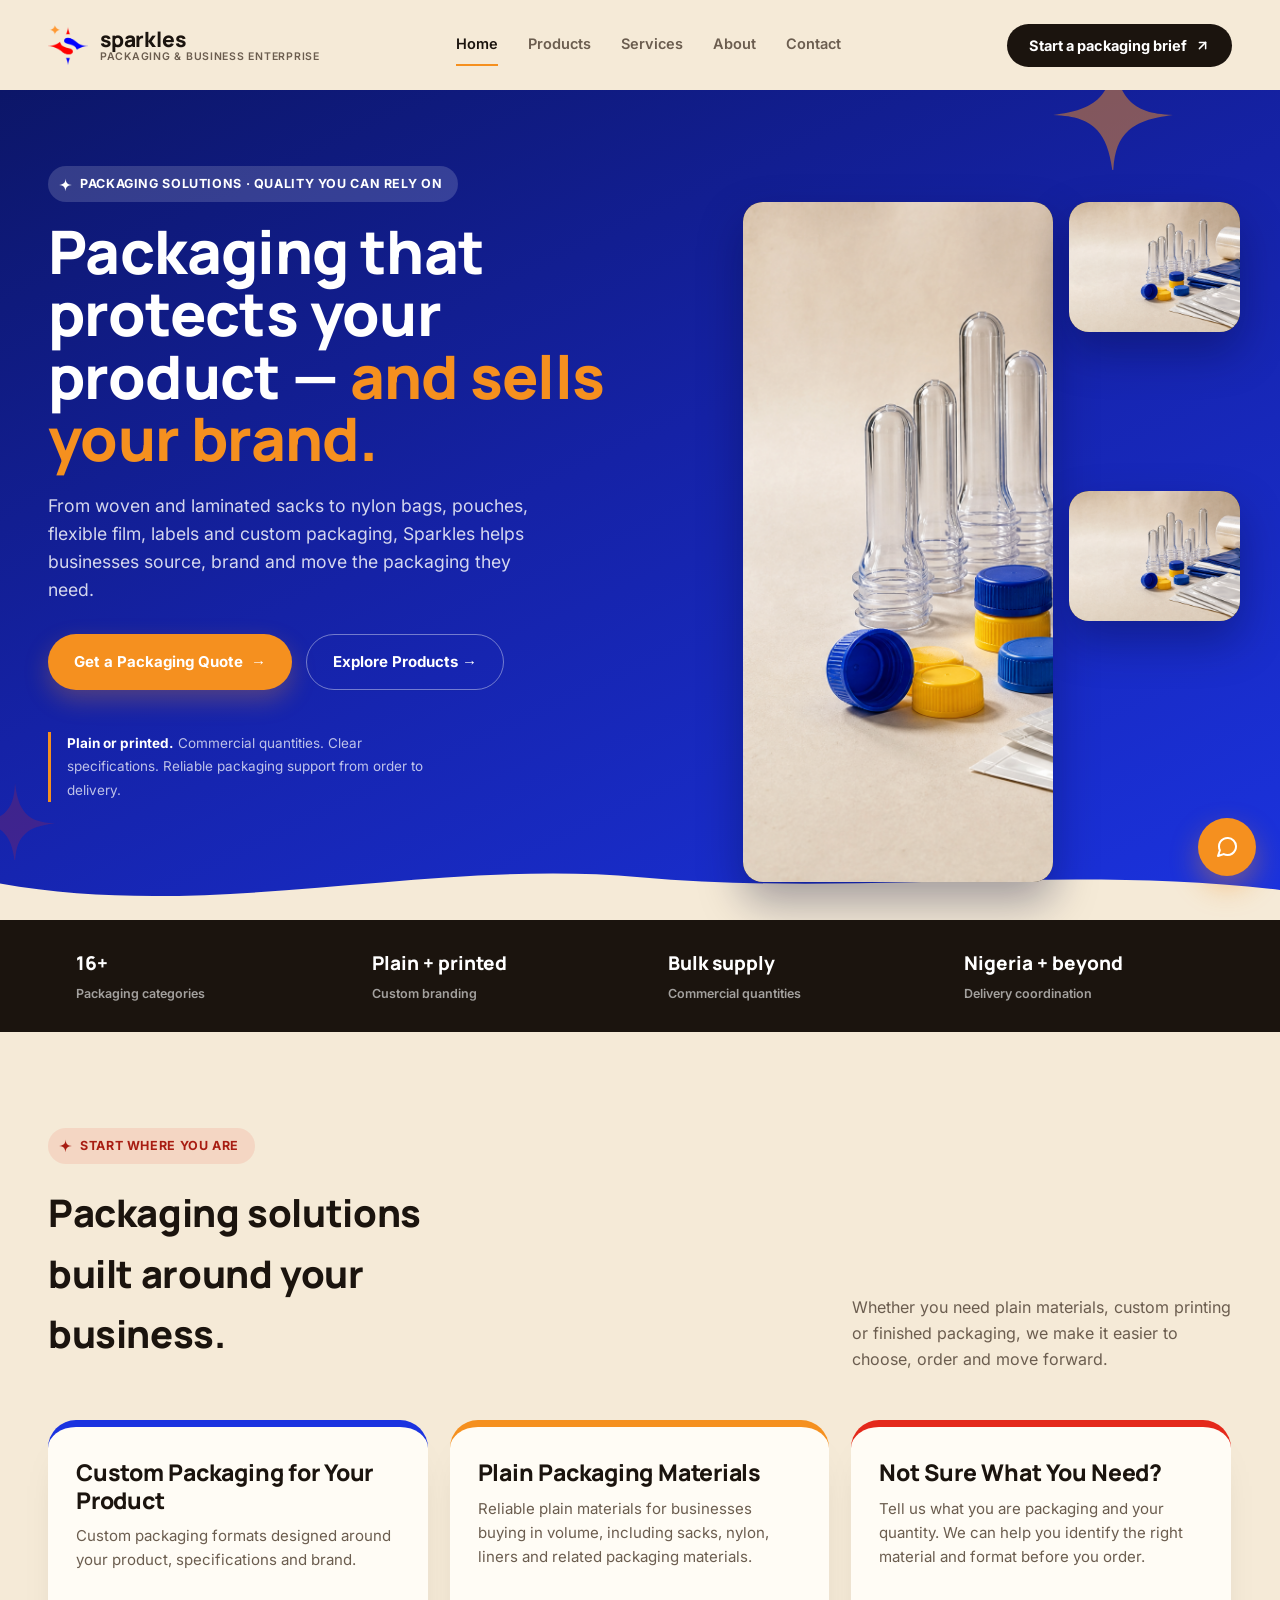
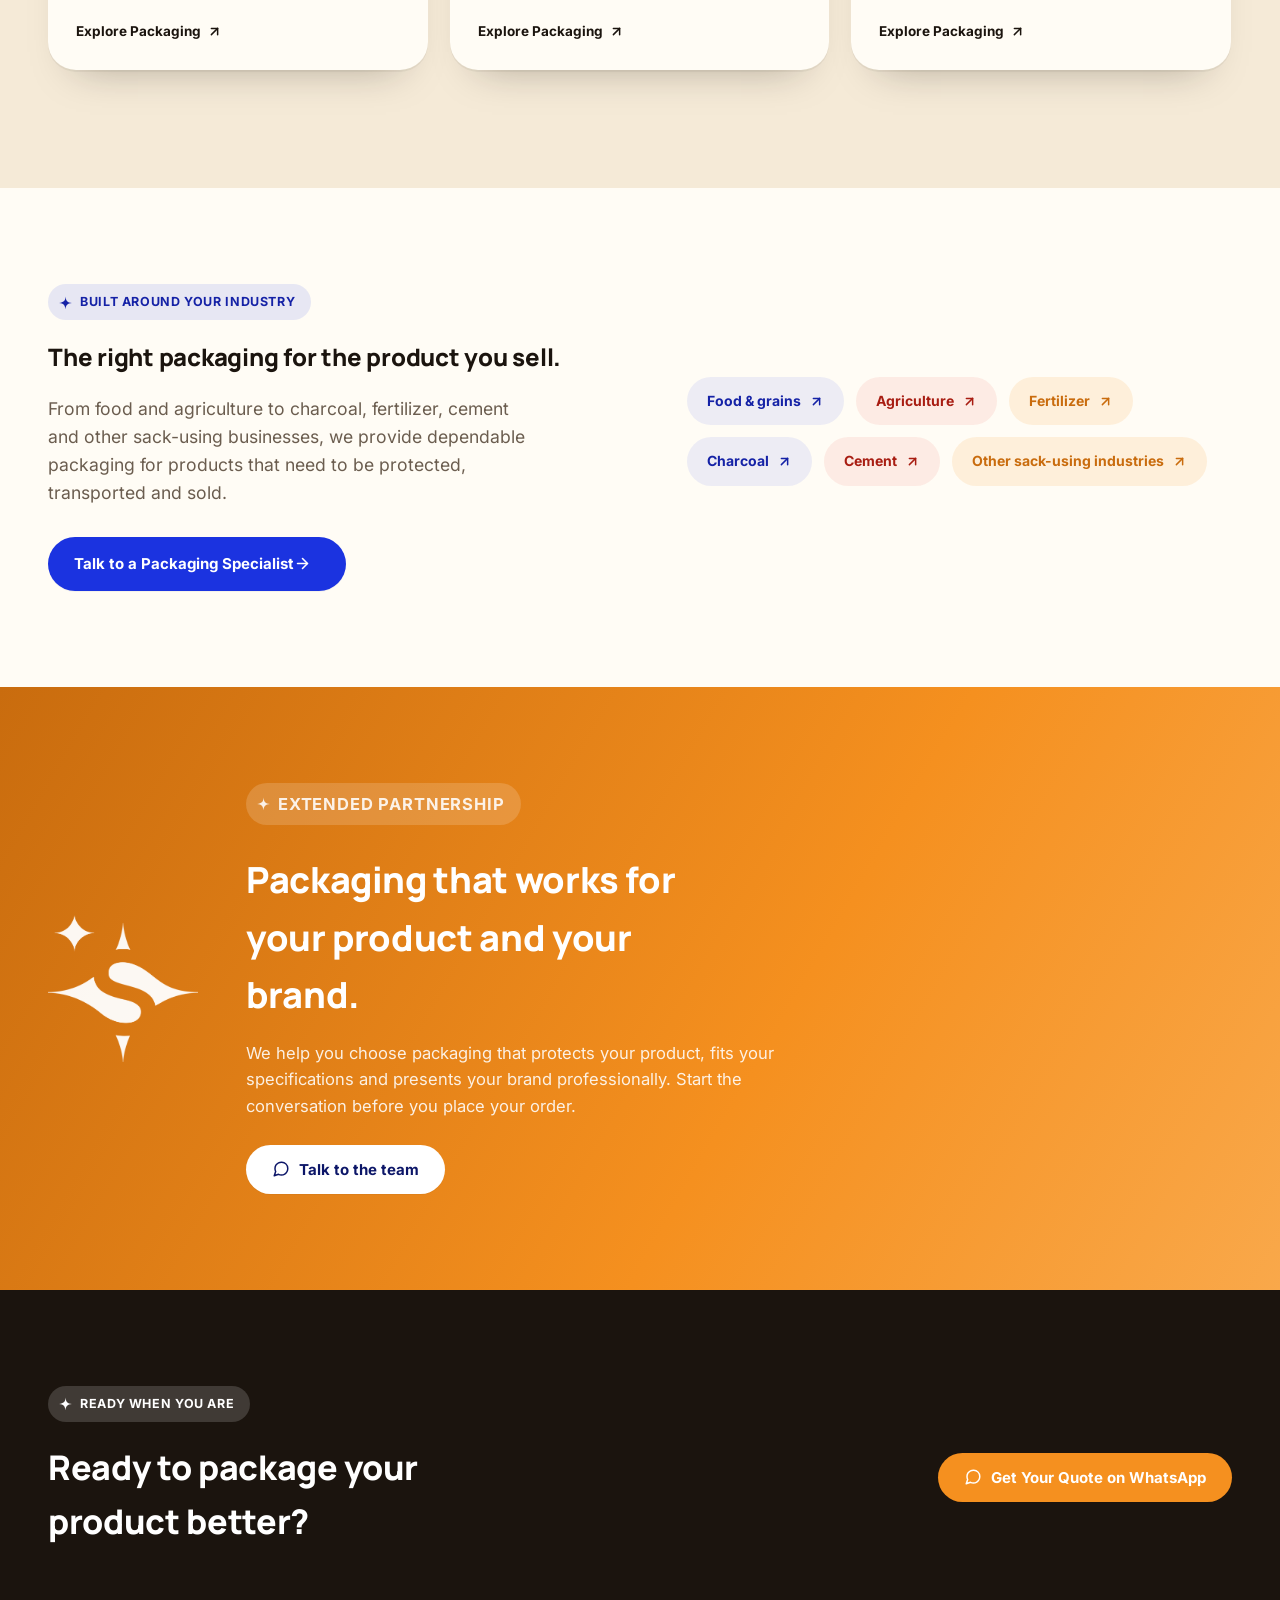
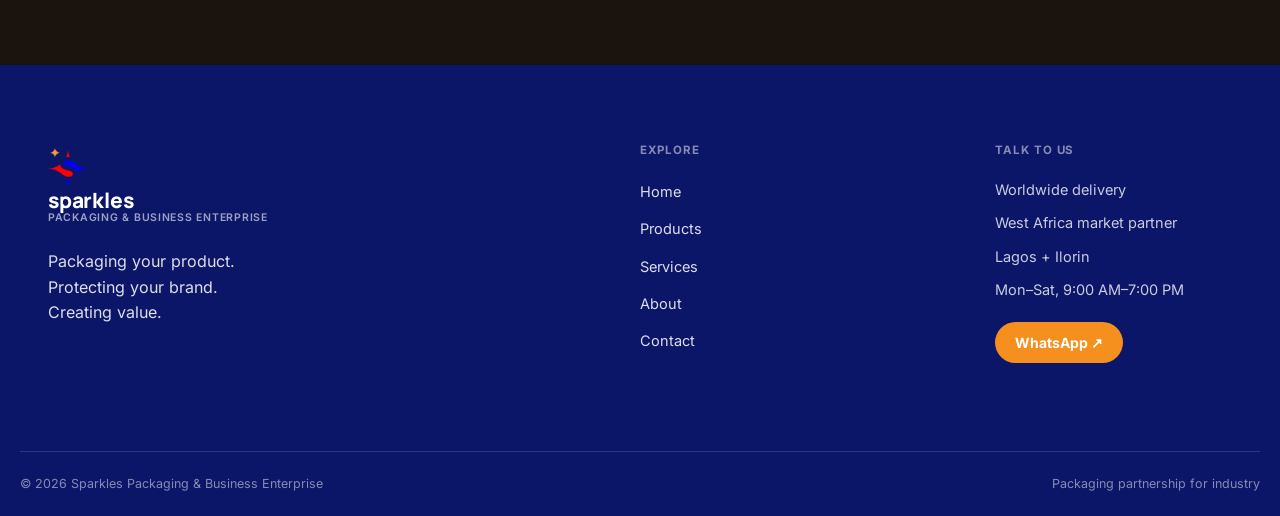
==== commit fd4950d5: "Improve homepage copy and customer conversion" ====
--- a/index.html
+++ b/index.html
@@ -11,13 +11,15 @@
 <link rel="icon" type="image/png" sizes="192x192" href="favicon-192.png">
 <link rel="apple-touch-icon" sizes="180x180" href="apple-touch-icon.png">
 <link rel="stylesheet" href="assets/styles.css">
-<title>Sparkles Packaging — Your Packaging. Your Brand. Our Expertise.</title>
+<title>Sparkles Packaging — Packaging That Protects Your Product & Builds Your Brand.</title>
 </head>
 <body>
 <header class="site-header">
     <div class="container nav-inner">
       <a class="brand-lockup" href="index.html"><span class="brand-mark-wrap"><img src="assets/img/mark.png" alt="" class="brand-mark"></span><span class="brand-type"><span class="brand-name">sparkles</span><span class="brand-descriptor">Packaging &amp; Business Enterprise</span></span></a>
-      <nav class="main-nav" aria-label="Primary navigation"><a class="nav-link" href="index.html">Home</a><a class="nav-link" href="products.html">Products</a><a class="nav-link" href="services.html">Services</a><a class="nav-link" href="about.html">About</a><a class="nav-link" href="contact.html">Contact</a><button class="nav-cta mobile-only" data-whatsapp="Hello Sparkles, I would like to start a packaging brief.">Start a brief <svg width="15" height="15" viewBox="0 0 24 24" fill="none" stroke="currentColor" stroke-width="2.4" stroke-linecap="round" stroke-linejoin="round"><line x1="7" y1="17" x2="17" y2="7"/><polyline points="7 7 17 7 17 17"/></svg></button></nav>
+      <nav class="main-nav" aria-label="Primary navigation">
+        <a class="nav-link" href="services.html">Services</a><a class="nav-link" href="products.html">Products</a><a class="nav-link" href="materials.html">Materials &amp; sacks</a><a class="nav-link" href="consultation.html">Consultation</a><a class="nav-link" href="contact.html">Contact</a><button class="nav-cta mobile-only" data-whatsapp="Hello Sparkles, I would like to start a packaging brief.">Start a brief <svg width="15" height="15" viewBox="0 0 24 24" fill="none" stroke="currentColor" stroke-width="2.4" stroke-linecap="round" stroke-linejoin="round"><line x1="7" y1="17" x2="17" y2="7"/><polyline points="7 7 17 7 17 17"/></svg></button>
+      </nav>
       <button class="nav-cta desktop-only" data-whatsapp="Hello Sparkles, I would like to start a packaging brief.">Start a packaging brief <svg width="15" height="15" viewBox="0 0 24 24" fill="none" stroke="currentColor" stroke-width="2.4" stroke-linecap="round" stroke-linejoin="round"><line x1="7" y1="17" x2="17" y2="7"/><polyline points="7 7 17 7 17 17"/></svg></button>
       <button class="menu-toggle" aria-label="Open navigation" aria-expanded="false"><svg width="22" height="22" viewBox="0 0 24 24" fill="none" stroke="currentColor" stroke-width="2.2" stroke-linecap="round"><line x1="4" y1="7" x2="20" y2="7"/><line x1="4" y1="12" x2="20" y2="12"/><line x1="4" y1="17" x2="20" y2="17"/></svg></button>
     </div>
@@ -28,14 +30,14 @@
       <svg class="sparkle hero-decor hero-decor-2" width="80" height="80" viewBox="0 0 24 24" fill="rgba(228,41,27,0.4)"><path d="M12 1c.6 4.6 1.4 6.9 3.1 8.9 2 2.1 4.3 2.9 8.9 3.1-4.6.6-6.9 1.4-8.9 3.1-2.1 2-2.9 4.3-3.1 8.9-.6-4.6-1.4-6.9-3.1-8.9-2-2.1-4.3-2.9-8.9-3.1 4.6-.6 6.9-1.4 8.9-3.1 2.1-2 2.9-4.3 3.1-8.9z"/></svg>
       <div class="container home-hero-grid">
         <div class="home-hero-copy">
-          <p class="eyebrow eyebrow-light"><svg class="sparkle" width="13" height="13" viewBox="0 0 24 24" fill="currentColor"><path d="M12 1c.6 4.6 1.4 6.9 3.1 8.9 2 2.1 4.3 2.9 8.9 3.1-4.6.6-6.9 1.4-8.9 3.1-2.1 2-2.9 4.3-3.1 8.9-.6-4.6-1.4-6.9-3.1-8.9-2-2.1-4.3-2.9-8.9-3.1 4.6-.6 6.9-1.4 8.9-3.1 2.1-2 2.9-4.3 3.1-8.9z"/></svg>Packaging partnership &middot; Worldwide delivery</p>
-          <h1>Your packaging. <span class="signal-word" style="color:#F5901F">Your brand.</span> Our expertise.</h1>
-          <p class="hero-lede">Sparkles delivers premium, durable, and food-grade packaging solutions worldwide &mdash; from flexible LD nylon to high-volume laminated sacks, with the printing and branding that brings your commercial packaging to life.</p>
+          <p class="eyebrow eyebrow-light"><svg class="sparkle" width="13" height="13" viewBox="0 0 24 24" fill="currentColor"><path d="M12 1c.6 4.6 1.4 6.9 3.1 8.9 2 2.1 4.3 2.9 8.9 3.1-4.6.6-6.9 1.4-8.9 3.1-2.1 2-2.9 4.3-3.1 8.9-.6-4.6-1.4-6.9-3.1-8.9-2-2.1-4.3-2.9-8.9-3.1 4.6-.6 6.9-1.4 8.9-3.1 2.1-2 2.9-4.3 3.1-8.9z"/></svg>Packaging solutions &middot; Quality you can rely on</p>
+          <h1>Packaging that protects your product — <span class="signal-word" style="color:#F5901F">and builds your brand.</span></h1>
+          <p class="hero-lede">From laminated and woven sacks to LD nylon, pouches, labels and custom-printed packaging, Sparkles helps businesses package their products with quality, consistency and a professional finish.</p>
           <div class="hero-actions">
-            <button class="button button-primary" data-whatsapp="Hello Sparkles, I would like to speak with a packaging partner about my product."><svg width="18" height="18" viewBox="0 0 24 24" fill="none" stroke="currentColor" stroke-width="2" stroke-linecap="round" stroke-linejoin="round"><path d="M21 11.5a8.38 8.38 0 0 1-.9 3.8 8.5 8.5 0 0 1-7.6 4.7 8.38 8.38 0 0 1-3.8-.9L3 21l1.9-5.7a8.38 8.38 0 0 1-.9-3.8 8.5 8.5 0 0 1 4.7-7.6 8.38 8.38 0 0 1 3.8-.9h.5a8.48 8.48 0 0 1 8 8v.5z"/></svg> Talk to a packaging partner</button>
-            <a class="button button-quiet" href="services.html" style="color:#fff;border-color:rgba(255,255,255,0.4)">Explore our services <svg width="17" height="17" viewBox="0 0 24 24" fill="none" stroke="currentColor" stroke-width="2.2" stroke-linecap="round" stroke-linejoin="round"><line x1="5" y1="12" x2="19" y2="12"/><polyline points="12 5 19 12 12 19"/></svg></a>
+            <button class="button button-primary" data-whatsapp="Hello Sparkles, I would like to speak with a packaging partner about my product."><svg width="18" height="18" viewBox="0 0 24 24" fill="none" stroke="currentColor" stroke-width="2" stroke-linecap="round" stroke-linejoin="round"><path d="M21 11.5a8.38 8.38 0 0 1-.9 3.8 8.5 8.5 0 0 1-7.6 4.7 8.38 8.38 0 0 1-3.8-.9L3 21l1.9-5.7a8.38 8.38 0 0 1-.9-3.8 8.5 8.5 0 0 1 4.7-7.6 8.38 8.38 0 0 1 3.8-.9h.5a8.48 8.48 0 0 1 8 8v.5z"/></svg> Get a Packaging Quote</button>
+            <a class="button button-quiet" href="products.html" style="color:#fff;border-color:rgba(255,255,255,0.4)">Explore Our Products <svg width="17" height="17" viewBox="0 0 24 24" fill="none" stroke="currentColor" stroke-width="2.2" stroke-linecap="round" stroke-linejoin="round"><line x1="5" y1="12" x2="19" y2="12"/><polyline points="12 5 19 12 12 19"/></svg></a>
           </div>
-          <p class="home-hero-proof"><strong>Plain materials</strong> in bales and large orders. <strong>Food-grade, durable, printed, and branded options</strong> for market. MOQ confirmed with you.</p>
+          <p class="home-hero-proof">Plain materials and custom packaging available for small and bulk orders. Tell us your product, size and quantity — we will help you choose the right packaging.</p>
         </div>
         <div class="home-hero-visual">
           <div class="home-video-mosaic">
@@ -62,13 +64,13 @@
     <section class="pathways-section section-pad">
       <div class="container">
         <div class="section-heading-row">
-          <div><p class="eyebrow"><svg class="sparkle" width="13" height="13" viewBox="0 0 24 24" fill="currentColor"><path d="M12 1c.6 4.6 1.4 6.9 3.1 8.9 2 2.1 4.3 2.9 8.9 3.1-4.6.6-6.9 1.4-8.9 3.1-2.1 2-2.9 4.3-3.1 8.9-.6-4.6-1.4-6.9-3.1-8.9-2-2.1-4.3-2.9-8.9-3.1 4.6-.6 6.9-1.4 8.9-3.1 2.1-2 2.9-4.3 3.1-8.9z"/></svg>Start where you are</p><h2>One partner. The route that fits your business.</h2></div>
-          <p>Whether you are buying plain material in volume or taking a finished package to market, choose the path that matches your next decision.</p>
+          <div><p class="eyebrow"><svg class="sparkle" width="13" height="13" viewBox="0 0 24 24" fill="currentColor"><path d="M12 1c.6 4.6 1.4 6.9 3.1 8.9 2 2.1 4.3 2.9 8.9 3.1-4.6.6-6.9 1.4-8.9 3.1-2.1 2-2.9 4.3-3.1 8.9-.6-4.6-1.4-6.9-3.1-8.9-2-2.1-4.3-2.9-8.9-3.1 4.6-.6 6.9-1.4 8.9-3.1 2.1-2 2.9-4.3 3.1-8.9z"/></svg>Start where you are</p><h2>Packaging solutions built around your business.</h2></div>
+          <p>Whether you need plain materials, custom printing or finished packaging, we make it easier to choose, order and move forward.</p>
         </div>
         <div class="pathways-grid">
-          <a class="route-card" href="services.html"><h3>Take your package to market.</h3><p>LD nylon, food-grade pouches, printed film, branded sacks, labels, and market-ready package formats.</p><span class="route-card-link">See this service <svg width="15" height="15" viewBox="0 0 24 24" fill="none" stroke="currentColor" stroke-width="2.4" stroke-linecap="round" stroke-linejoin="round"><line x1="7" y1="17" x2="17" y2="7"/><polyline points="7 7 17 7 17 17"/></svg></span></a>
-          <a class="route-card route-card-warm" href="materials.html"><h3>Buy the layer before you print it.</h3><p>Plain carton, sacks, nylon, liners, and related materials in bales and large orders. Ask about MOQ.</p><span class="route-card-link">See this service <svg width="15" height="15" viewBox="0 0 24 24" fill="none" stroke="currentColor" stroke-width="2.4" stroke-linecap="round" stroke-linejoin="round"><line x1="7" y1="17" x2="17" y2="7"/><polyline points="7 7 17 7 17 17"/></svg></span></a>
-          <a class="route-card route-card-paper" href="consultation.html"><h3>Choose the right medium.</h3><p>Compare carton, nylon, film, woven sack, pouch, and more before you commit to an order.</p><span class="route-card-link">See this service <svg width="15" height="15" viewBox="0 0 24 24" fill="none" stroke="currentColor" stroke-width="2.4" stroke-linecap="round" stroke-linejoin="round"><line x1="7" y1="17" x2="17" y2="7"/><polyline points="7 7 17 7 17 17"/></svg></span></a>
+          <a class="route-card" href="services.html"><h3>Custom Packaging for Your Product</h3><p>Custom packaging formats designed around your product, specifications and brand.</p><span class="route-card-link">Explore Packaging <svg width="15" height="15" viewBox="0 0 24 24" fill="none" stroke="currentColor" stroke-width="2.4" stroke-linecap="round" stroke-linejoin="round"><line x1="7" y1="17" x2="17" y2="7"/><polyline points="7 7 17 7 17 17"/></svg></span></a>
+          <a class="route-card route-card-warm" href="materials.html"><h3>Plain Packaging Materials</h3><p>Reliable plain materials for businesses buying in volume, including sacks, nylon, liners and related packaging materials.</p><span class="route-card-link">Explore Packaging <svg width="15" height="15" viewBox="0 0 24 24" fill="none" stroke="currentColor" stroke-width="2.4" stroke-linecap="round" stroke-linejoin="round"><line x1="7" y1="17" x2="17" y2="7"/><polyline points="7 7 17 7 17 17"/></svg></span></a>
+          <a class="route-card route-card-paper" href="consultation.html"><h3>Not Sure What You Need?</h3><p>Tell us what you are packaging and your quantity. We can help you identify the right material and format before you order.</p><span class="route-card-link">Explore Packaging <svg width="15" height="15" viewBox="0 0 24 24" fill="none" stroke="currentColor" stroke-width="2.4" stroke-linecap="round" stroke-linejoin="round"><line x1="7" y1="17" x2="17" y2="7"/><polyline points="7 7 17 7 17 17"/></svg></span></a>
         </div>
       </div>
     </section>
@@ -77,9 +79,9 @@
       <div class="container home-industry-grid">
         <div>
           <p class="eyebrow eyebrow-blue"><svg class="sparkle" width="13" height="13" viewBox="0 0 24 24" fill="currentColor"><path d="M12 1c.6 4.6 1.4 6.9 3.1 8.9 2 2.1 4.3 2.9 8.9 3.1-4.6.6-6.9 1.4-8.9 3.1-2.1 2-2.9 4.3-3.1 8.9-.6-4.6-1.4-6.9-3.1-8.9-2-2.1-4.3-2.9-8.9-3.1 4.6-.6 6.9-1.4 8.9-3.1 2.1-2 2.9-4.3 3.1-8.9z"/></svg>Built around your industry</p>
-          <h2>Packaging decisions for products that have somewhere to go.</h2>
-          <p class="large-copy">We serve food and agriculture businesses, fertilizer and charcoal companies, cement producers, and every industry that uses sacks or needs dependable packing materials.</p>
-          <a class="button button-dark" href="consultation.html">Find your packaging route <svg width="17" height="17" viewBox="0 0 24 24" fill="none" stroke="currentColor" stroke-width="2.2" stroke-linecap="round" stroke-linejoin="round"><line x1="5" y1="12" x2="19" y2="12"/><polyline points="12 5 19 12 12 19"/></svg></a>
+          <h2>The right packaging for the product you sell.</h2>
+          <p class="large-copy">From food and agriculture to charcoal, fertilizer, cement and other sack-using businesses, we provide dependable packaging for products that need to be protected, transported and sold.</p>
+          <a class="button button-dark" href="consultation.html">Talk to a Packaging Specialist <svg width="17" height="17" viewBox="0 0 24 24" fill="none" stroke="currentColor" stroke-width="2.2" stroke-linecap="round" stroke-linejoin="round"><line x1="5" y1="12" x2="19" y2="12"/><polyline points="12 5 19 12 12 19"/></svg></a>
         </div>
         <div class="industry-chip-grid">
           <a href="services.html">Food &amp; grains <svg width="15" height="15" viewBox="0 0 24 24" fill="none" stroke="currentColor" stroke-width="2.4" stroke-linecap="round" stroke-linejoin="round"><line x1="7" y1="17" x2="17" y2="7"/><polyline points="7 7 17 7 17 17"/></svg></a>
@@ -97,8 +99,8 @@
         <img src="assets/img/mark.png" alt="Sparkles packaging mark">
         <div>
           <p class="eyebrow eyebrow-light"><svg class="sparkle" width="13" height="13" viewBox="0 0 24 24" fill="currentColor"><path d="M12 1c.6 4.6 1.4 6.9 3.1 8.9 2 2.1 4.3 2.9 8.9 3.1-4.6.6-6.9 1.4-8.9 3.1-2.1 2-2.9 4.3-3.1 8.9-.6-4.6-1.4-6.9-3.1-8.9-2-2.1-4.3-2.9-8.9-3.1 4.6-.6 6.9-1.4 8.9-3.1 2.1-2 2.9-4.3 3.1-8.9z"/></svg>Extended partnership</p>
-          <h2>Packaging, product thinking, and presentation in one conversation.</h2>
-          <p>We work with a versatile product studio partner supporting globally competitive product development and presentation. Bring the requirement early and let the right packaging route take shape with the product.</p>
+          <h2>Packaging that works for your product and your brand.</h2>
+          <p>We help you choose packaging that protects your product, fits your specifications and presents your brand professionally. Start the conversation before you place your order.</p>
           <button class="button button-onblue" data-whatsapp="Hello Sparkles, I would like to discuss packaging and product presentation for my business."><svg width="18" height="18" viewBox="0 0 24 24" fill="none" stroke="currentColor" stroke-width="2" stroke-linecap="round" stroke-linejoin="round"><path d="M21 11.5a8.38 8.38 0 0 1-.9 3.8 8.5 8.5 0 0 1-7.6 4.7 8.38 8.38 0 0 1-3.8-.9L3 21l1.9-5.7a8.38 8.38 0 0 1-.9-3.8 8.5 8.5 0 0 1 4.7-7.6 8.38 8.38 0 0 1 3.8-.9h.5a8.48 8.48 0 0 1 8 8v.5z"/></svg> Talk to the team</button>
         </div>
       </div>
@@ -106,8 +108,8 @@
 
     <section class="home-final-cta section-pad">
       <div class="container home-final-cta-inner">
-        <div><p class="eyebrow eyebrow-light"><svg class="sparkle" width="13" height="13" viewBox="0 0 24 24" fill="currentColor"><path d="M12 1c.6 4.6 1.4 6.9 3.1 8.9 2 2.1 4.3 2.9 8.9 3.1-4.6.6-6.9 1.4-8.9 3.1-2.1 2-2.9 4.3-3.1 8.9-.6-4.6-1.4-6.9-3.1-8.9-2-2.1-4.3-2.9-8.9-3.1 4.6-.6 6.9-1.4 8.9-3.1 2.1-2 2.9-4.3 3.1-8.9z"/></svg>Ready when you are</p><h2>Tell us what you make, pack, or need to move.</h2></div>
-        <button class="button button-primary" data-whatsapp="Hello Sparkles, I would like to start a packaging conversation."><svg width="18" height="18" viewBox="0 0 24 24" fill="none" stroke="currentColor" stroke-width="2" stroke-linecap="round" stroke-linejoin="round"><path d="M21 11.5a8.38 8.38 0 0 1-.9 3.8 8.5 8.5 0 0 1-7.6 4.7 8.38 8.38 0 0 1-3.8-.9L3 21l1.9-5.7a8.38 8.38 0 0 1-.9-3.8 8.5 8.5 0 0 1 4.7-7.6 8.38 8.38 0 0 1 3.8-.9h.5a8.48 8.48 0 0 1 8 8v.5z"/></svg> Start on WhatsApp</button>
+        <div><p class="eyebrow eyebrow-light"><svg class="sparkle" width="13" height="13" viewBox="0 0 24 24" fill="currentColor"><path d="M12 1c.6 4.6 1.4 6.9 3.1 8.9 2 2.1 4.3 2.9 8.9 3.1-4.6.6-6.9 1.4-8.9 3.1-2.1 2-2.9 4.3-3.1 8.9-.6-4.6-1.4-6.9-3.1-8.9-2-2.1-4.3-2.9-8.9-3.1 4.6-.6 6.9-1.4 8.9-3.1 2.1-2 2.9-4.3 3.1-8.9z"/></svg>Ready when you are</p><h2>Ready to package your product better?</h2></div>
+        <button class="button button-primary" data-whatsapp="Hello Sparkles, I would like to start a packaging conversation."><svg width="18" height="18" viewBox="0 0 24 24" fill="none" stroke="currentColor" stroke-width="2" stroke-linecap="round" stroke-linejoin="round"><path d="M21 11.5a8.38 8.38 0 0 1-.9 3.8 8.5 8.5 0 0 1-7.6 4.7 8.38 8.38 0 0 1-3.8-.9L3 21l1.9-5.7a8.38 8.38 0 0 1-.9-3.8 8.5 8.5 0 0 1 4.7-7.6 8.38 8.38 0 0 1 3.8-.9h.5a8.48 8.48 0 0 1 8 8v.5z"/></svg> Get Your Quote on WhatsApp</button>
       </div>
     </section>
   </main>
@@ -118,7 +120,12 @@
         <p>Packaging your product.<br>Protecting your brand.<br>Creating value.</p>
       </div>
       <div>
-        <p class="footer-label">Explore</p><a href="index.html">Home</a><a href="products.html">Products</a><a href="services.html">Services</a><a href="about.html">About</a><a href="contact.html">Contact</a></div>
+        <p class="footer-label">Explore</p>
+        <a href="services.html">Services</a>
+        <a href="products.html">Products</a>
+        <a href="materials.html">Materials &amp; sacks</a>
+        <a href="consultation.html">Consultation</a>
+      </div>
       <div class="footer-contact">
         <p class="footer-label">Talk to us</p>
         <span>Worldwide delivery</span>
--- a/assets/styles.css
+++ b/assets/styles.css
@@ -1,26 +1,407 @@
-/* Sparkles Packaging — bright site-wide theme */
-@font-face{font-family:"Manrope";font-style:normal;font-weight:500;src:url("fonts/manrope-latin-500-normal.woff2") format("woff2");font-display:swap}
-@font-face{font-family:"Manrope";font-style:normal;font-weight:600;src:url("fonts/manrope-latin-600-normal.woff2") format("woff2");font-display:swap}
-@font-face{font-family:"Manrope";font-style:normal;font-weight:700;src:url("fonts/manrope-latin-700-normal.woff2") format("woff2");font-display:swap}
-@font-face{font-family:"Manrope";font-style:normal;font-weight:800;src:url("fonts/manrope-latin-800-normal.woff2") format("woff2");font-display:swap}
-@font-face{font-family:"Inter";font-style:normal;font-weight:400;src:url("fonts/inter-latin-400-normal.woff2") format("woff2");font-display:swap}
-@font-face{font-family:"Inter";font-style:normal;font-weight:500;src:url("fonts/inter-latin-500-normal.woff2") format("woff2");font-display:swap}
-@font-face{font-family:"Inter";font-style:normal;font-weight:600;src:url("fonts/inter-latin-600-normal.woff2") format("woff2");font-display:swap}
-@font-face{font-family:"Inter";font-style:normal;font-weight:700;src:url("fonts/inter-latin-700-normal.woff2") format("woff2");font-display:swap}
-@font-face{font-family:"Inter";font-style:normal;font-weight:800;src:url("fonts/inter-latin-800-normal.woff2") format("woff2");font-display:swap}
-:root{--ink:#14213D;--ink-soft:#53627A;--kraft:#F7FBFF;--paper:#FFF;--blue:#2457F5;--blue-deep:#102A72;--blue-mid:#2144C8;--red:#E53935;--red-deep:#B42318;--orange:#FF9F1C;--orange-deep:#E78300;--line:rgba(20,33,61,.10);--display:"Manrope","Inter",sans-serif;--body:"Inter",sans-serif;--container:1240px;--r-sm:12px;--r-md:20px;--r-lg:28px;--r-pill:999px}
-*,*::before,*::after{box-sizing:border-box}html{scroll-behavior:smooth}body{margin:0;background:var(--kraft);color:var(--ink);font-family:var(--body);font-size:16px;line-height:1.6;-webkit-font-smoothing:antialiased}img,video{max-width:100%;display:block}a{color:inherit;text-decoration:none}button{font-family:inherit;cursor:pointer}ul{margin:0;padding:0;list-style:none}h1,h2,h3,h4{font-family:var(--display);margin:0;font-weight:800;letter-spacing:-.01em}p{margin:0}:focus-visible{outline:3px solid var(--orange);outline-offset:3px}.container{max-width:var(--container);margin:0 auto;padding:0 28px}.section-pad{padding:96px 0}.row{display:flex;flex-wrap:wrap}.sparkle{flex:none;display:inline-block}
-.eyebrow{display:inline-flex;align-items:center;font-family:var(--body);font-size:12.5px;font-weight:700;letter-spacing:.05em;text-transform:uppercase;padding:8px 16px 8px 11px;border-radius:var(--r-pill);background:rgba(229,57,53,.08);color:var(--red-deep);margin-bottom:18px}.eyebrow .sparkle{margin-right:8px}.eyebrow-blue{background:rgba(36,87,245,.09);color:var(--blue-mid)}.eyebrow-orange{background:rgba(255,159,28,.14);color:var(--orange-deep)}.eyebrow-light{background:rgba(255,255,255,.16);color:#fff}.signal-word{color:var(--red)}
-.button{display:inline-flex;align-items:center;font-family:var(--body);font-size:15px;font-weight:700;padding:15px 26px;border:none;border-radius:var(--r-pill);background:var(--ink);color:#fff;white-space:nowrap;transition:transform .15s ease,box-shadow .15s ease,background .15s ease}.button svg{flex:none;margin-right:9px}.button-primary{background:var(--orange);color:#fff}.button-primary:hover{background:var(--orange-deep);transform:translateY(-1px);box-shadow:0 8px 18px rgba(255,159,28,.3)}.button-dark{background:var(--blue);color:#fff}.button-dark:hover{background:var(--blue-mid);transform:translateY(-1px);box-shadow:0 8px 18px rgba(36,87,245,.24)}.button-quiet{background:transparent;color:var(--ink);border:1.5px solid var(--line)}.button-quiet:hover{border-color:var(--blue);background:rgba(36,87,245,.05)}.button-onblue{background:#fff;color:var(--blue-deep)}.button-onblue:hover{background:var(--orange);color:#fff;transform:translateY(-1px)}
-.site-header{position:sticky;top:0;z-index:40;background:rgba(255,255,255,.96);backdrop-filter:blur(10px);box-shadow:0 1px 0 rgba(20,33,61,.06)}.nav-inner{display:flex;align-items:center;justify-content:space-between;height:90px}.brand-lockup{display:flex;align-items:center}.brand-mark-wrap{width:40px;height:40px;display:flex;align-items:center;justify-content:center;margin-right:12px}.brand-mark{width:100%;height:100%;object-fit:contain}.brand-type{display:flex;flex-direction:column;line-height:1.15}.brand-name{font-family:var(--display);font-weight:800;font-size:21px;letter-spacing:-.01em;text-transform:lowercase}.brand-descriptor{font-family:var(--body);font-weight:600;font-size:10.5px;letter-spacing:.07em;text-transform:uppercase;color:var(--ink-soft)}.main-nav{display:flex;align-items:center}.nav-link{font-family:var(--body);font-weight:600;font-size:14.5px;color:var(--ink-soft);padding:8px 0;margin-right:30px;border-bottom:2px solid transparent}.nav-link:hover,.nav-link.is-active{color:var(--ink);border-color:var(--orange)}.nav-cta{display:inline-flex;align-items:center;font-family:var(--body);font-size:14.5px;font-weight:700;padding:13px 22px;background:var(--blue-deep);color:#fff;border:none;border-radius:var(--r-pill)}.nav-cta svg{margin-left:8px}.nav-cta:hover{background:var(--blue)}.desktop-only{display:inline-flex}.mobile-only{display:none}.menu-toggle{display:none;background:none;border:1.5px solid var(--line);border-radius:var(--r-pill);padding:9px;color:var(--ink)}
-.site-footer{background:var(--blue-deep);color:rgba(255,255,255,.86);padding:76px 0 0;margin-top:0}.footer-grid{display:grid;grid-template-columns:minmax(260px,1.5fr) repeat(3,minmax(150px,1fr));gap:48px;padding-bottom:52px}.footer-grid>div{width:auto;margin:0;min-width:0}.footer-brand{margin-bottom:18px}.footer-brand .brand-name{color:#fff}.footer-brand .brand-descriptor{color:rgba(255,255,255,.6)}.site-footer>.container>.footer-grid>div>p{font-size:14.5px;color:rgba(255,255,255,.68);max-width:34ch}.footer-label{font-family:var(--body);font-weight:700;font-size:11.5px;letter-spacing:.08em;text-transform:uppercase;color:rgba(255,255,255,.5);margin-bottom:14px}.footer-grid a{display:block;font-size:14.5px;padding:7px 0;color:rgba(255,255,255,.86)}.footer-grid a:hover{color:var(--orange)}.footer-contact{display:flex;flex-direction:column}.footer-contact span{font-size:14.5px;color:rgba(255,255,255,.78);padding:5px 0}.footer-contact button{margin-top:16px;align-self:flex-start;font-family:var(--body);font-weight:700;font-size:14px;background:var(--orange);border:none;color:#fff;padding:12px 20px;border-radius:var(--r-pill)}.footer-contact button:hover{background:#fff;color:var(--blue-deep)}.footer-bottom{display:flex;flex-wrap:wrap;align-items:center;justify-content:space-between;padding:22px 0;border-top:1px solid rgba(255,255,255,.14);font-size:12.5px;color:rgba(255,255,255,.5)}
-.floating-whatsapp{position:fixed;right:24px;bottom:24px;z-index:50;width:58px;height:58px;border-radius:50%;background:var(--orange);color:#fff;border:none;display:flex;align-items:center;justify-content:center;box-shadow:0 12px 28px rgba(255,159,28,.35)}.floating-whatsapp:hover{background:var(--red)}
-.wave-divider{display:block;width:100%;height:64px;margin-bottom:-2px}.wave-divider path{fill:var(--paper)}.wave-divider-white path{fill:var(--paper)}
-.hero-band{position:relative;background:linear-gradient(135deg,#12347F 0%,#2457F5 55%,#4B7BFF 100%);overflow:hidden;padding:64px 0 0}.hero-decor{position:absolute;pointer-events:none;opacity:.9}.hero-decor-1{top:-40px;right:8%;width:130px}.hero-decor-2{bottom:60px;left:-30px;width:90px;opacity:.5}.home-hero-copy h1{font-size:clamp(42px,5.2vw,68px);line-height:1.02;margin-bottom:22px;color:#fff}.hero-lede{font-size:18px;color:rgba(255,255,255,.9);max-width:46ch;margin-bottom:30px}.hero-actions{display:flex;flex-wrap:wrap;margin-bottom:28px}.hero-actions>*{margin-right:14px;margin-bottom:14px}.home-hero-proof{font-size:13.5px;line-height:1.75;color:rgba(255,255,255,.78);border-left:3px solid var(--orange);padding-left:16px;max-width:44ch;margin-bottom:56px}.home-hero-proof strong{color:#fff}
-.home-video-mosaic{display:flex;flex-wrap:wrap;padding-bottom:48px}.video-tile{margin:0;overflow:hidden;background:var(--ink);border-radius:var(--r-lg);box-shadow:0 24px 60px rgba(6,10,50,.28)}.video-tile video{width:100%;height:100%;object-fit:cover;display:block}.video-primary{width:100%;height:360px;margin-bottom:16px}.video-secondary,.video-tertiary{width:calc(50% - 8px);height:180px}.video-secondary{margin-right:16px}@media(min-width:760px){.home-hero-grid{display:grid;grid-template-columns:minmax(0,.82fr) minmax(0,1.18fr);align-items:center;gap:42px}.home-video-mosaic{height:560px;padding-bottom:48px}.video-primary{width:100%;height:100%;margin:0}.video-stack{display:none}}
-.home-trust-strip{background:#14213D;color:#fff}.home-trust-grid{display:flex;flex-wrap:wrap}.home-trust-grid>div{width:50%;padding:28px;display:flex;flex-direction:column}.home-trust-grid strong{font-family:var(--display);font-weight:800;font-size:19px;margin-bottom:5px}.home-trust-grid span{font-size:12.5px;color:rgba(255,255,255,.6);font-weight:600}
-section:not(.hero-band):not(.home-trust-strip){background:var(--paper)}.pathways-section,.home-industry-section,.section-pad{background:var(--paper)}.route-card,.card,.product-card,.service-card,.industry-chip,.materials-card{background:#fff}.route-card-warm{background:#FFF8EC!important}.route-card-paper{background:#F3F7FF!important}input,textarea,select{background:#fff!important;border-color:rgba(20,33,61,.14)!important;color:var(--ink)}
-.pathways-grid{display:grid;grid-template-columns:repeat(3,minmax(0,1fr));gap:20px}.route-card{display:flex;flex-direction:column;padding:32px;border:1px solid var(--line);border-radius:var(--r-lg);min-height:250px;box-shadow:0 10px 30px rgba(20,33,61,.06)}.route-card h3{font-size:25px;line-height:1.15;margin-bottom:14px}.route-card p{color:var(--ink-soft)}.route-card-link{margin-top:auto;padding-top:24px;font-weight:700;color:var(--blue)}.section-heading-row{display:flex;justify-content:space-between;align-items:end;margin-bottom:38px;gap:40px}.section-heading-row>div{max-width:700px}.section-heading-row>p{max-width:480px;color:var(--ink-soft)}.section-heading-row h2,.home-industry-grid h2{font-size:clamp(32px,4vw,48px);line-height:1.08}.home-industry-grid{display:grid;grid-template-columns:1fr 1fr;gap:64px;align-items:center}.large-copy{font-size:18px;color:var(--ink-soft);max-width:55ch;margin:22px 0 30px}.industry-chip-grid{display:grid;grid-template-columns:1fr 1fr;gap:14px}.industry-chip-grid a{padding:22px;background:#F3F7FF;border:1px solid rgba(36,87,245,.10);border-radius:18px;font-weight:700;display:flex;justify-content:space-between;align-items:center}.industry-chip-grid svg{color:var(--blue)}
-@media(max-width:920px){.main-nav{position:fixed;inset:90px 0 0;background:#fff;flex-direction:column;align-items:stretch;padding:10px 28px 28px;transform:translateY(-8px);opacity:0;pointer-events:none;transition:opacity .18s ease,transform .18s ease;overflow-y:auto}.main-nav.is-open{opacity:1;transform:translateY(0);pointer-events:auto}.nav-link{padding:16px 0;margin-right:0;border-bottom:1px solid var(--line);font-size:15px}.desktop-only{display:none}.mobile-only{display:inline-flex;margin-top:18px;align-self:flex-start}.menu-toggle{display:inline-flex}.home-hero-grid{display:block}.home-hero-visual{margin-top:20px}.home-video-mosaic{height:auto}.video-primary{height:400px}.video-stack{display:none}.section-heading-row,.home-industry-grid{display:block}.section-heading-row>p{margin-top:18px}.pathways-grid{grid-template-columns:1fr}.home-industry-grid>div+div{margin-top:36px}.footer-grid{grid-template-columns:repeat(2,minmax(0,1fr));gap:36px}}
-@media(max-width:720px){.section-pad{padding:60px 0}.container{padding:0 20px}.nav-inner{height:76px}.main-nav{inset:76px 0 0}.home-hero-copy h1{font-size:clamp(38px,11vw,52px)}.video-primary{height:300px}.home-trust-grid>div{width:50%;padding:22px 16px}.pathways-grid{gap:14px}.route-card{padding:24px}.industry-chip-grid{grid-template-columns:1fr}.footer-grid{grid-template-columns:1fr;gap:28px;padding-bottom:36px}.site-footer{padding-top:56px}.footer-bottom{display:block}.footer-bottom>*{margin-bottom:8px}.footer-contact button{margin-top:12px}}
-@media(prefers-reduced-motion:reduce){*,*::before,*::after{animation-duration:.001ms!important;animation-iteration-count:1!important;transition-duration:.001ms!important;scroll-behavior:auto!important}}+/* ==========================================================================
+   Sparkles Packaging — design system v2
+   Direction: the tactile, colourful physical world of packaging itself —
+   labels, tags, sacks, printed film — rendered as bold rounded colour
+   blocks and soft "label" cards, built from the brand's own sparkle mark.
+   No grid lines, no monospace, no print-proof crop marks.
+   ========================================================================== */
+
+@font-face { font-family:"Manrope"; font-style:normal; font-weight:500; src:url("fonts/manrope-latin-500-normal.woff2") format("woff2"); font-display:swap; }
+@font-face { font-family:"Manrope"; font-style:normal; font-weight:600; src:url("fonts/manrope-latin-600-normal.woff2") format("woff2"); font-display:swap; }
+@font-face { font-family:"Manrope"; font-style:normal; font-weight:700; src:url("fonts/manrope-latin-700-normal.woff2") format("woff2"); font-display:swap; }
+@font-face { font-family:"Manrope"; font-style:normal; font-weight:800; src:url("fonts/manrope-latin-800-normal.woff2") format("woff2"); font-display:swap; }
+@font-face { font-family:"Inter"; font-style:normal; font-weight:400; src:url("fonts/inter-latin-400-normal.woff2") format("woff2"); font-display:swap; }
+@font-face { font-family:"Inter"; font-style:normal; font-weight:500; src:url("fonts/inter-latin-500-normal.woff2") format("woff2"); font-display:swap; }
+@font-face { font-family:"Inter"; font-style:normal; font-weight:600; src:url("fonts/inter-latin-600-normal.woff2") format("woff2"); font-display:swap; }
+@font-face { font-family:"Inter"; font-style:normal; font-weight:700; src:url("fonts/inter-latin-700-normal.woff2") format("woff2"); font-display:swap; }
+@font-face { font-family:"Inter"; font-style:normal; font-weight:800; src:url("fonts/inter-latin-800-normal.woff2") format("woff2"); font-display:swap; }
+
+:root{
+  /* brand colour — pulled directly from the Sparkles mark, used boldly */
+  --ink:#1B140E;
+  --ink-soft:#6B5D4F;
+  --kraft:#F5EAD7;      /* warm base, evokes kraft paper / carton stock */
+  --paper:#FFFCF5;       /* card surface */
+  --blue:#1B33E0;
+  --blue-deep:#0C1668;
+  --blue-mid:#1522A6;
+  --red:#E4291B;
+  --red-deep:#A81D12;
+  --orange:#F5901F;
+  --orange-deep:#C96C0E;
+  --line:rgba(27,20,14,0.12);
+
+  --display:"Manrope","Inter",sans-serif;
+  --body:"Inter",sans-serif;
+
+  --container:1240px;
+  --r-sm:12px;
+  --r-md:20px;
+  --r-lg:28px;
+  --r-pill:999px;
+}
+
+*,*::before,*::after{ box-sizing:border-box; }
+html{ scroll-behavior:smooth; }
+body{
+  margin:0;
+  background:var(--kraft);
+  color:var(--ink);
+  font-family:var(--body);
+  font-size:16px;
+  line-height:1.6;
+  -webkit-font-smoothing:antialiased;
+}
+img,video{ max-width:100%; display:block; }
+a{ color:inherit; text-decoration:none; }
+button{ font-family:inherit; cursor:pointer; }
+ul{ margin:0; padding:0; list-style:none; }
+h1,h2,h3,h4{ font-family:var(--display); margin:0; font-weight:800; letter-spacing:-0.01em; }
+p{ margin:0; }
+
+:focus-visible{ outline:3px solid var(--orange); outline-offset:3px; }
+
+@media (prefers-reduced-motion: reduce){
+  *,*::before,*::after{ animation-duration:0.001ms !important; animation-iteration-count:1 !important; transition-duration:0.001ms !important; scroll-behavior:auto !important; }
+}
+
+.container{ max-width:var(--container); margin:0 auto; padding:0 28px; }
+.section-pad{ padding:96px 0; }
+@media (max-width:720px){ .section-pad{ padding:60px 0; } }
+
+/* --------------------------------- flex row helpers (no `gap`, explicit margins) --------------------------------- */
+.row{ display:flex; flex-wrap:wrap; }
+
+/* --------------------------------- sparkle glyph --------------------------------- */
+.sparkle{ flex:none; display:inline-block; }
+
+/* --------------------------------- eyebrow / pill badge --------------------------------- */
+.eyebrow{
+  display:inline-flex; align-items:center;
+  font-family:var(--body); font-size:12.5px; font-weight:700; letter-spacing:0.05em; text-transform:uppercase;
+  padding:8px 16px 8px 11px; border-radius:var(--r-pill);
+  background:rgba(228,41,27,0.1); color:var(--red-deep);
+  margin-bottom:18px;
+}
+.eyebrow .sparkle{ margin-right:8px; }
+.eyebrow-blue{ background:rgba(27,51,224,0.1); color:var(--blue-mid); }
+.eyebrow-orange{ background:rgba(245,144,31,0.14); color:var(--orange-deep); }
+.eyebrow-light{ background:rgba(255,255,255,0.16); color:#fff; }
+.signal-word{ color:var(--red); }
+
+/* --------------------------------- buttons --------------------------------- */
+.button{
+  display:inline-flex; align-items:center;
+  font-family:var(--body); font-size:15px; font-weight:700;
+  padding:15px 26px; border:none; border-radius:var(--r-pill);
+  background:var(--ink); color:#fff; white-space:nowrap;
+  transition:transform 0.15s ease, box-shadow 0.15s ease, background 0.15s ease;
+  box-shadow:0 1px 0 rgba(0,0,0,0.04);
+}
+.button svg{ flex:none; margin-right:9px; }
+.button-primary{ background:var(--orange); color:#fff; }
+.button-primary:hover{ background:var(--orange-deep); transform:translateY(-1px); box-shadow:0 8px 18px rgba(245,144,31,0.32); }
+.button-dark{ background:var(--blue); color:#fff; }
+.button-dark:hover{ background:var(--blue-mid); transform:translateY(-1px); box-shadow:0 8px 18px rgba(27,51,224,0.32); }
+.button-quiet{ background:transparent; color:var(--ink); border:1.5px solid var(--line); }
+.button-quiet:hover{ border-color:var(--ink); background:rgba(27,20,14,0.04); }
+.button-onblue{ background:#fff; color:var(--blue-deep); }
+.button-onblue:hover{ background:var(--orange); color:#fff; transform:translateY(-1px); }
+.button:active{ transform:translateY(1px); }
+
+/* --------------------------------- header --------------------------------- */
+.site-header{ position:sticky; top:0; z-index:40; background:rgba(245,234,215,0.92); backdrop-filter:blur(8px); }
+.nav-inner{ display:flex; align-items:center; justify-content:space-between; height:90px; }
+.brand-lockup{ display:flex; align-items:center; }
+.brand-mark-wrap{ width:40px; height:40px; display:flex; align-items:center; justify-content:center; margin-right:12px; }
+.brand-mark{ width:100%; height:100%; object-fit:contain; }
+.brand-type{ display:flex; flex-direction:column; line-height:1.15; }
+.brand-name{ font-family:var(--display); font-weight:800; font-size:21px; letter-spacing:-0.01em; text-transform:lowercase; }
+.brand-descriptor{ font-family:var(--body); font-weight:600; font-size:10.5px; letter-spacing:0.07em; text-transform:uppercase; color:var(--ink-soft); }
+.main-nav{ display:flex; align-items:center; }
+.nav-link{ font-family:var(--body); font-weight:600; font-size:14.5px; color:var(--ink-soft); padding:8px 0; margin-right:30px; border-bottom:2px solid transparent; }
+.nav-link:hover,.nav-link.is-active{ color:var(--ink); border-color:var(--orange); }
+.nav-cta{ display:inline-flex; align-items:center; font-family:var(--body); font-size:14.5px; font-weight:700; padding:13px 22px; background:var(--ink); color:#fff; border:none; border-radius:var(--r-pill); }
+.nav-cta svg{ margin-left:8px; }
+.nav-cta:hover{ background:var(--blue-deep); }
+.desktop-only{ display:inline-flex; }
+.mobile-only{ display:none; }
+.menu-toggle{ display:none; background:none; border:1.5px solid var(--line); border-radius:var(--r-pill); padding:9px; color:var(--ink); }
+
+@media (max-width:920px){
+  .main-nav{ position:fixed; inset:90px 0 0 0; background:var(--kraft); flex-direction:column; align-items:stretch; padding:10px 28px 28px; transform:translateY(-8px); opacity:0; pointer-events:none; transition:opacity 0.18s ease, transform 0.18s ease; overflow-y:auto; }
+  .main-nav.is-open{ opacity:1; transform:translateY(0); pointer-events:auto; }
+  .nav-link{ padding:16px 0; margin-right:0; border-bottom:1px solid var(--line); font-size:15px; }
+  .desktop-only{ display:none; }
+  .mobile-only{ display:inline-flex; margin-top:18px; align-self:flex-start; }
+  .menu-toggle{ display:inline-flex; }
+}
+
+/* --------------------------------- footer --------------------------------- */
+.site-footer{ background:var(--blue-deep); color:rgba(255,255,255,0.86); padding:76px 0 0; margin-top:0; }
+.footer-grid{ display:flex; flex-wrap:wrap; padding-bottom:52px; }
+.footer-grid > div{ width:100%; margin-bottom:36px; }
+.footer-brand{ margin-bottom:18px; }
+.footer-brand .brand-name{ color:#fff; }
+.footer-brand .brand-descriptor{ color:rgba(255,255,255,0.6); }
+.site-footer > .container > .footer-grid > div > p{ font-size:14.5px; color:rgba(255,255,255,0.68); }
+.footer-label{ font-family:var(--body); font-weight:700; font-size:11.5px; letter-spacing:0.08em; text-transform:uppercase; color:rgba(255,255,255,0.5); margin-bottom:14px; }
+.footer-grid a{ display:block; font-size:14.5px; padding:7px 0; color:rgba(255,255,255,0.86); }
+.footer-grid a:hover{ color:var(--orange); }
+.footer-contact{ display:flex; flex-direction:column; }
+.footer-contact span{ font-size:14.5px; color:rgba(255,255,255,0.78); padding:5px 0; }
+.footer-contact button{ margin-top:16px; align-self:flex-start; font-family:var(--body); font-weight:700; font-size:14px; background:var(--orange); border:none; color:#fff; padding:12px 20px; border-radius:var(--r-pill); }
+.footer-contact button:hover{ background:#fff; color:var(--blue-deep); }
+.footer-bottom{ display:flex; flex-wrap:wrap; align-items:center; justify-content:space-between; padding:22px 0; border-top:1px solid rgba(255,255,255,0.14); font-size:12.5px; color:rgba(255,255,255,0.5); }
+@media (min-width:860px){
+  .footer-grid > div:nth-child(1){ width:38%; margin-right:12%; }
+  .footer-grid > div:nth-child(2){ width:22%; margin-right:8%; }
+  .footer-grid > div:nth-child(3){ width:20%; }
+}
+
+/* --------------------------------- floating whatsapp --------------------------------- */
+.floating-whatsapp{ position:fixed; right:24px; bottom:24px; z-index:50; width:58px; height:58px; border-radius:50%; background:var(--orange); color:#fff; border:none; display:flex; align-items:center; justify-content:center; box-shadow:0 12px 28px rgba(245,144,31,0.4); }
+.floating-whatsapp:hover{ background:var(--red); }
+
+/* --------------------------------- wave divider --------------------------------- */
+.wave-divider{ display:block; width:100%; height:64px; margin-bottom:-2px; }
+.wave-divider path{ fill:var(--kraft); }
+.wave-divider-white path{ fill:var(--paper); }
+
+/* --------------------------------- home hero --------------------------------- */
+.hero-band{ position:relative; background:linear-gradient(155deg,var(--blue-deep) 0%,var(--blue-mid) 46%,var(--blue) 100%); overflow:hidden; padding:76px 0 0; }
+.hero-decor{ position:absolute; pointer-events:none; opacity:0.9; }
+.hero-decor-1{ top:-40px; right:8%; width:130px; }
+.hero-decor-2{ bottom:60px; left:-30px; width:90px; opacity:0.5; }
+.home-hero-copy h1{ font-size:clamp(38px,4.8vw,60px); line-height:1.04; margin-bottom:22px; color:#fff; }
+.hero-lede{ font-size:17.5px; color:rgba(255,255,255,0.82); max-width:46ch; margin-bottom:30px; }
+.hero-actions{ display:flex; flex-wrap:wrap; margin-bottom:28px; }
+.hero-actions > *{ margin-right:14px; margin-bottom:14px; }
+.home-hero-proof{ font-size:13.5px; line-height:1.75; color:rgba(255,255,255,0.72); border-left:3px solid var(--orange); padding-left:16px; max-width:44ch; margin-bottom:56px; }
+.home-hero-proof strong{ color:#fff; }
+
+.home-video-mosaic{ display:flex; flex-wrap:wrap; padding-bottom:56px; }
+.video-tile{ margin:0; overflow:hidden; background:var(--ink); border-radius:var(--r-md); box-shadow:0 20px 44px rgba(6,10,50,0.35); }
+.video-tile video{ width:100%; height:100%; object-fit:cover; display:block; }
+.video-primary{ width:100%; height:220px; margin-bottom:16px; }
+.video-secondary,.video-tertiary{ width:calc(50% - 8px); height:150px; }
+.video-secondary{ margin-right:16px; }
+@media (min-width:760px){
+  .home-video-mosaic{ align-items:stretch; height:460px; }
+  .video-primary{ width:calc(58% - 8px); height:100%; margin-right:16px; margin-bottom:0; }
+  .video-stack{ width:calc(42% - 8px); height:100%; display:flex; flex-direction:column; }
+  .video-stack .video-secondary,.video-stack .video-tertiary{ width:100%; height:calc(50% - 8px); margin-right:0; }
+  .video-stack .video-secondary{ margin-bottom:16px; }
+}
+
+/* --------------------------------- trust strip --------------------------------- */
+.home-trust-strip{ background:var(--ink); color:#fff; }
+.home-trust-grid{ display:flex; flex-wrap:wrap; }
+.home-trust-grid > div{ width:50%; padding:28px; display:flex; flex-direction:column; }
+.home-trust-grid strong{ font-family:var(--display); font-weight:800; font-size:19px; margin-bottom:5px; }
+.home-trust-grid span{ font-size:12.5px; color:rgba(255,255,255,0.6); font-weight:600; }
+@media (min-width:760px){ .home-trust-grid > div{ width:25%; } }
+
+/* --------------------------------- section heading row --------------------------------- */
+.section-heading-row{ display:flex; flex-wrap:wrap; justify-content:space-between; align-items:flex-end; margin-bottom:48px; }
+.section-heading-row h2{ font-size:clamp(28px,3.4vw,38px); max-width:16ch; margin-bottom:8px; }
+.section-heading-row > p{ max-width:38ch; color:var(--ink-soft); font-size:16px; margin-top:8px; }
+
+/* --------------------------------- pathway / label cards --------------------------------- */
+.pathways-grid{ display:flex; flex-wrap:wrap; }
+.route-card{ position:relative; width:100%; margin-bottom:22px; padding:32px 28px 28px; border-radius:var(--r-lg); background:var(--paper); box-shadow:0 2px 0 rgba(27,20,14,0.05), 0 24px 40px -28px rgba(27,20,14,0.35); display:flex; flex-direction:column; min-height:250px; transition:transform 0.18s ease, box-shadow 0.18s ease; border-top:7px solid var(--blue); }
+.route-card:hover{ transform:translateY(-5px); box-shadow:0 2px 0 rgba(27,20,14,0.05), 0 30px 50px -24px rgba(27,20,14,0.4); }
+.route-card h3{ font-size:23px; line-height:1.2; margin-bottom:10px; }
+.route-card p{ color:var(--ink-soft); font-size:15px; flex:1; margin-bottom:16px; }
+.route-card-link{ display:inline-flex; align-items:center; font-weight:700; font-size:13.5px; color:var(--ink); }
+.route-card-link svg{ margin-left:6px; }
+.route-card-warm{ border-top-color:var(--orange); }
+.route-card-paper{ border-top-color:var(--red); }
+@media (min-width:860px){ .route-card{ width:calc(33.333% - 15px); margin-right:22px; } .route-card:nth-child(3){ margin-right:0; } }
+
+/* --------------------------------- industries --------------------------------- */
+.large-copy{ font-size:17.5px; color:var(--ink-soft); margin:18px 0 30px; max-width:44ch; }
+.industry-chip-grid{ display:flex; flex-wrap:wrap; }
+.industry-chip-grid a{ display:inline-flex; align-items:center; padding:13px 20px; margin:0 12px 12px 0; border-radius:var(--r-pill); font-weight:700; font-size:14px; background:rgba(27,51,224,0.08); color:var(--blue-mid); }
+.industry-chip-grid a:nth-child(3n+2){ background:rgba(228,41,27,0.08); color:var(--red-deep); }
+.industry-chip-grid a:nth-child(3n+3){ background:rgba(245,144,31,0.12); color:var(--orange-deep); }
+.industry-chip-grid a svg{ margin-left:8px; }
+.industry-chip-grid a:hover{ background:var(--ink); color:#fff; }
+
+/* --------------------------------- portfolio preview --------------------------------- */
+.home-portfolio-stack{ display:flex; flex-wrap:wrap; }
+.home-portfolio-stack img{ width:100%; height:220px; object-fit:cover; border-radius:var(--r-lg); box-shadow:0 20px 40px -22px rgba(27,20,14,0.4); margin-bottom:20px; }
+@media (min-width:640px){
+  .home-portfolio-stack img{ width:calc(50% - 10px); height:280px; }
+  .home-portfolio-stack img:first-child{ margin-right:20px; }
+  .home-portfolio-stack img:last-child{ margin-top:36px; }
+}
+
+/* --------------------------------- partnership band --------------------------------- */
+.home-partnership-section{ background:linear-gradient(120deg,var(--orange-deep),var(--orange) 60%,#F9A84A); color:#fff; position:relative; overflow:hidden; }
+.home-partnership-grid{ display:flex; flex-wrap:wrap; align-items:center; }
+.home-partnership-grid > img{ width:120px; margin:0 auto 32px; filter:brightness(0) invert(1); opacity:0.95; }
+.home-partnership-grid h2{ font-size:clamp(26px,3.4vw,36px); color:#fff; margin-bottom:16px; max-width:20ch; }
+.home-partnership-grid p{ color:rgba(255,255,255,0.88); max-width:56ch; margin-bottom:26px; font-size:16.5px; }
+@media (min-width:860px){
+  .home-partnership-grid > img{ width:150px; margin:0 48px 0 0; }
+  .home-partnership-grid > div{ flex:1; }
+}
+
+/* --------------------------------- final cta --------------------------------- */
+.home-final-cta{ background:var(--ink); color:#fff; }
+.home-final-cta-inner{ display:flex; flex-wrap:wrap; align-items:center; justify-content:space-between; }
+.home-final-cta-inner > div{ margin-bottom:20px; margin-right:20px; }
+.home-final-cta h2{ color:#fff; font-size:clamp(26px,3.2vw,34px); max-width:20ch; }
+
+/* --------------------------------- inner page hero --------------------------------- */
+.inner-hero{ position:relative; background:linear-gradient(155deg,var(--blue-deep) 0%,var(--blue-mid) 46%,var(--blue) 100%); padding:72px 0 0; overflow:hidden; }
+.inner-hero-grid{ display:flex; flex-wrap:wrap; align-items:center; padding-bottom:64px; }
+.inner-hero-grid > div:first-child{ width:100%; }
+.inner-hero h1{ font-size:clamp(32px,4.2vw,50px); line-height:1.07; margin-bottom:18px; color:#fff; }
+.inner-hero-intro{ font-size:17px; color:rgba(255,255,255,0.82); max-width:52ch; margin-bottom:28px; }
+.inner-hero-mark{ display:none; }
+@media (min-width:860px){
+  .inner-hero-grid > div:first-child{ width:62%; margin-right:6%; }
+  .inner-hero-mark{ display:flex; width:32%; flex-direction:column; align-items:center; text-align:center; background:rgba(255,255,255,0.1); border-radius:var(--r-lg); padding:36px; }
+  .inner-hero-mark img{ width:76px; margin-bottom:16px; filter:brightness(0) invert(1); }
+  .inner-hero-mark span{ font-size:12.5px; font-weight:600; color:rgba(255,255,255,0.72); }
+}
+
+/* --------------------------------- page section shared --------------------------------- */
+.dark-band{ background:var(--ink); color:#fff; }
+.dark-band-grid{ display:flex; flex-wrap:wrap; align-items:center; justify-content:space-between; }
+.dark-band-grid > div{ margin-bottom:20px; }
+.dark-band-grid h2{ color:#fff; font-size:clamp(24px,3vw,32px); max-width:22ch; }
+.dark-band-copy{ color:rgba(255,255,255,0.76); max-width:60ch; font-size:16px; }
+.dark-band-list{ display:flex; flex-direction:column; }
+.dark-band-list p{ display:flex; align-items:center; font-size:15px; color:rgba(255,255,255,0.88); margin-bottom:12px; }
+.dark-band-list svg{ color:var(--orange); flex:none; margin-right:10px; }
+.dark-band-list button{ margin-top:8px; align-self:flex-start; }
+
+/* --------------------------------- services --------------------------------- */
+.service-columns{ display:flex; flex-wrap:wrap; }
+.service-panel{ width:100%; margin-bottom:22px; border-radius:var(--r-lg); background:var(--paper); padding:36px; display:flex; flex-direction:column; box-shadow:0 24px 40px -30px rgba(27,20,14,0.4); }
+.service-panel:first-child{ border-top:7px solid var(--red); }
+.service-panel:last-child{ border-top:7px solid var(--blue); }
+.service-panel h2{ font-size:25px; line-height:1.2; margin:12px 0 14px; }
+.service-panel p{ color:var(--ink-soft); font-size:15.5px; flex:1; margin-bottom:20px; }
+.service-panel .button{ align-self:flex-start; }
+@media (min-width:860px){ .service-panel{ width:calc(50% - 11px); } .service-panel:first-child{ margin-right:22px; } }
+
+/* --------------------------------- products --------------------------------- */
+.modern-products-grid{ display:flex; flex-wrap:wrap; }
+.modern-product-card{ width:100%; margin-bottom:22px; border-radius:var(--r-lg); background:var(--paper); overflow:hidden; box-shadow:0 24px 40px -30px rgba(27,20,14,0.4); }
+.modern-product-image{ aspect-ratio:16/10; overflow:hidden; }
+.modern-product-image img{ width:100%; height:100%; object-fit:cover; }
+.modern-product-body{ padding:26px 26px 30px; }
+.product-category{ display:inline-block; font-weight:700; font-size:11.5px; letter-spacing:0.06em; text-transform:uppercase; color:var(--red-deep); background:rgba(228,41,27,0.1); padding:6px 13px; border-radius:var(--r-pill); margin-bottom:12px; }
+.modern-product-body h2{ font-size:20px; margin-bottom:8px; }
+.modern-product-body p{ color:var(--ink-soft); font-size:14.5px; margin-bottom:14px; }
+.portfolio-link{ display:inline-flex; align-items:center; background:none; border:none; padding:0; font-weight:700; font-size:14px; color:var(--blue-mid); }
+.portfolio-link svg{ margin-left:7px; }
+.portfolio-link:hover{ color:var(--red); }
+@media (min-width:700px){ .modern-product-card{ width:calc(50% - 11px); } .modern-product-card:nth-child(odd){ margin-right:22px; } }
+
+/* --------------------------------- materials page --------------------------------- */
+.materials-page-image img{ width:100%; height:100%; object-fit:cover; border-radius:var(--r-lg); aspect-ratio:4/3; box-shadow:0 24px 44px -26px rgba(27,20,14,0.4); }
+.material-pills{ display:flex; flex-wrap:wrap; margin-bottom:22px; }
+.material-pills span{ font-weight:700; font-size:13px; padding:9px 16px; margin:0 10px 10px 0; border-radius:var(--r-pill); background:rgba(27,51,224,0.08); color:var(--blue-mid); }
+.material-pills span:nth-child(3n+2){ background:rgba(228,41,27,0.08); color:var(--red-deep); }
+.material-pills span:nth-child(3n+3){ background:rgba(245,144,31,0.12); color:var(--orange-deep); }
+
+/* --------------------------------- portfolio page --------------------------------- */
+.portfolio-page-grid{ display:flex; flex-wrap:wrap; }
+.portfolio-card{ width:100%; margin-bottom:22px; border-radius:var(--r-lg); background:var(--paper); overflow:hidden; box-shadow:0 24px 40px -30px rgba(27,20,14,0.4); }
+.portfolio-image{ aspect-ratio:16/10; overflow:hidden; }
+.portfolio-image img{ width:100%; height:100%; object-fit:cover; }
+.portfolio-card-body{ padding:24px 24px 28px; }
+.portfolio-card-body h3{ font-size:19px; margin-bottom:6px; }
+.portfolio-card-body p{ color:var(--ink-soft); font-size:14.5px; margin-bottom:14px; }
+.portfolio-cta-inner{ display:flex; flex-wrap:wrap; align-items:center; justify-content:space-between; }
+.portfolio-cta-inner > div{ margin-bottom:20px; }
+.portfolio-cta-inner h2{ font-size:clamp(24px,3vw,32px); max-width:22ch; }
+@media (min-width:700px){ .portfolio-card{ width:calc(50% - 11px); } .portfolio-card:nth-child(odd){ margin-right:22px; } }
+
+/* --------------------------------- consultation page --------------------------------- */
+.consultation-page-image{ width:100%; aspect-ratio:4/3; object-fit:cover; border-radius:var(--r-lg); box-shadow:0 24px 44px -26px rgba(27,20,14,0.4); margin-bottom:28px; }
+.consultation-steps{ display:flex; flex-direction:column; }
+.consultation-steps > div{ padding-left:20px; border-left:3px solid var(--orange); margin-bottom:24px; }
+.consultation-steps strong{ font-family:var(--display); font-weight:800; font-size:18px; display:block; margin-bottom:5px; }
+.consultation-steps p{ color:var(--ink-soft); font-size:15px; }
+.consultation-steps button{ margin-top:8px; align-self:flex-start; }
+
+/* --------------------------------- contact page --------------------------------- */
+.contact-details{ display:flex; flex-wrap:wrap; margin:28px 0 32px; }
+.contact-details > div{ width:50%; border-left:3px solid var(--line); padding-left:14px; margin-bottom:20px; }
+.contact-details strong{ font-weight:700; font-size:11.5px; text-transform:uppercase; letter-spacing:0.05em; color:var(--ink-soft); display:block; margin-bottom:4px; }
+.contact-details span{ font-size:14.5px; }
+.contact-form-card{ border-radius:var(--r-lg); background:var(--paper); padding:34px; box-shadow:0 24px 44px -26px rgba(27,20,14,0.4); margin-top:8px; }
+.contact-form-card form{ display:flex; flex-direction:column; }
+.contact-form-card label{ display:flex; flex-direction:column; font-weight:700; font-size:12.5px; text-transform:uppercase; letter-spacing:0.04em; color:var(--ink-soft); margin-bottom:20px; }
+.contact-form-card label > *{ margin-top:9px; }
+.contact-form-card input,.contact-form-card textarea{ font-family:var(--body); font-size:15px; font-weight:400; text-transform:none; letter-spacing:normal; padding:14px 16px; border:1.5px solid var(--line); border-radius:var(--r-sm); background:#fff; color:var(--ink); resize:vertical; }
+.contact-form-card input:focus,.contact-form-card textarea:focus{ border-color:var(--blue); }
+.form-help{ font-size:12.5px; color:var(--ink-soft); margin-top:14px; }
+.success-state{ display:flex; flex-direction:column; align-items:flex-start; }
+.success-icon{ width:48px; height:48px; border-radius:50%; background:var(--orange); color:#fff; display:flex; align-items:center; justify-content:center; margin-bottom:16px; }
+.success-state h3{ font-size:21px; margin-bottom:10px; }
+.success-state p{ color:var(--ink-soft); font-size:14.5px; margin-bottom:18px; }
+@media (min-width:860px){ .contact-details > div{ width:33.333%; } }
+
+/* --------------------------------- big desktop split (hero/inner) --------------------------------- */
+@media (min-width:860px){
+  .home-hero-grid{ display:flex; align-items:center; }
+  .home-hero-copy{ width:52%; margin-right:6%; }
+  .home-hero-visual{ width:42%; }
+  .home-industry-grid,.home-portfolio-grid{ display:flex; align-items:center; }
+  .home-industry-grid > div:first-child,.home-portfolio-copy{ width:46%; margin-right:8%; }
+  .home-industry-grid .industry-chip-grid,.home-portfolio-stack{ width:46%; }
+  .materials-page-grid,.consultation-page-grid,.contact-page-grid{ display:flex; align-items:flex-start; }
+  .materials-page-grid{ align-items:center; }
+  .materials-page-grid > div:first-child,.consultation-page-grid > div:first-child,.contact-page-grid > div:first-child{ width:46%; margin-right:8%; }
+  .materials-page-grid > div:last-child,.consultation-page-grid > div:last-child,.contact-page-grid > div:last-child{ width:46%; }
+}
+
+
+/* SPARKLES HOMEPAGE CONVERSION UPGRADE */
+@media (min-width: 760px){
+  .home-hero-grid{
+    grid-template-columns:minmax(330px,0.82fr) minmax(0,1.18fr);
+    align-items:center;
+  }
+  .home-hero-visual{
+    transform:translateX(8px);
+  }
+  .home-video-mosaic{
+    height:560px;
+  }
+  .video-primary{
+    width:calc(64% - 8px);
+  }
+  .video-stack{
+    width:calc(36% - 8px);
+  }
+}
+@media (min-width:1100px){
+  .home-video-mosaic{
+    height:620px;
+  }
+}
+@media (max-width:759px){
+  .home-video-mosaic{
+    padding-bottom:42px;
+  }
+  .video-primary{
+    height:280px;
+  }
+  .video-secondary,.video-tertiary{
+    height:180px;
+  }
+}
+.home-hero-copy .button-primary{
+  box-shadow:0 10px 24px rgba(245,144,31,0.28);
+}
+.home-hero-copy .button-primary:hover{
+  box-shadow:0 12px 28px rgba(245,144,31,0.38);
+}
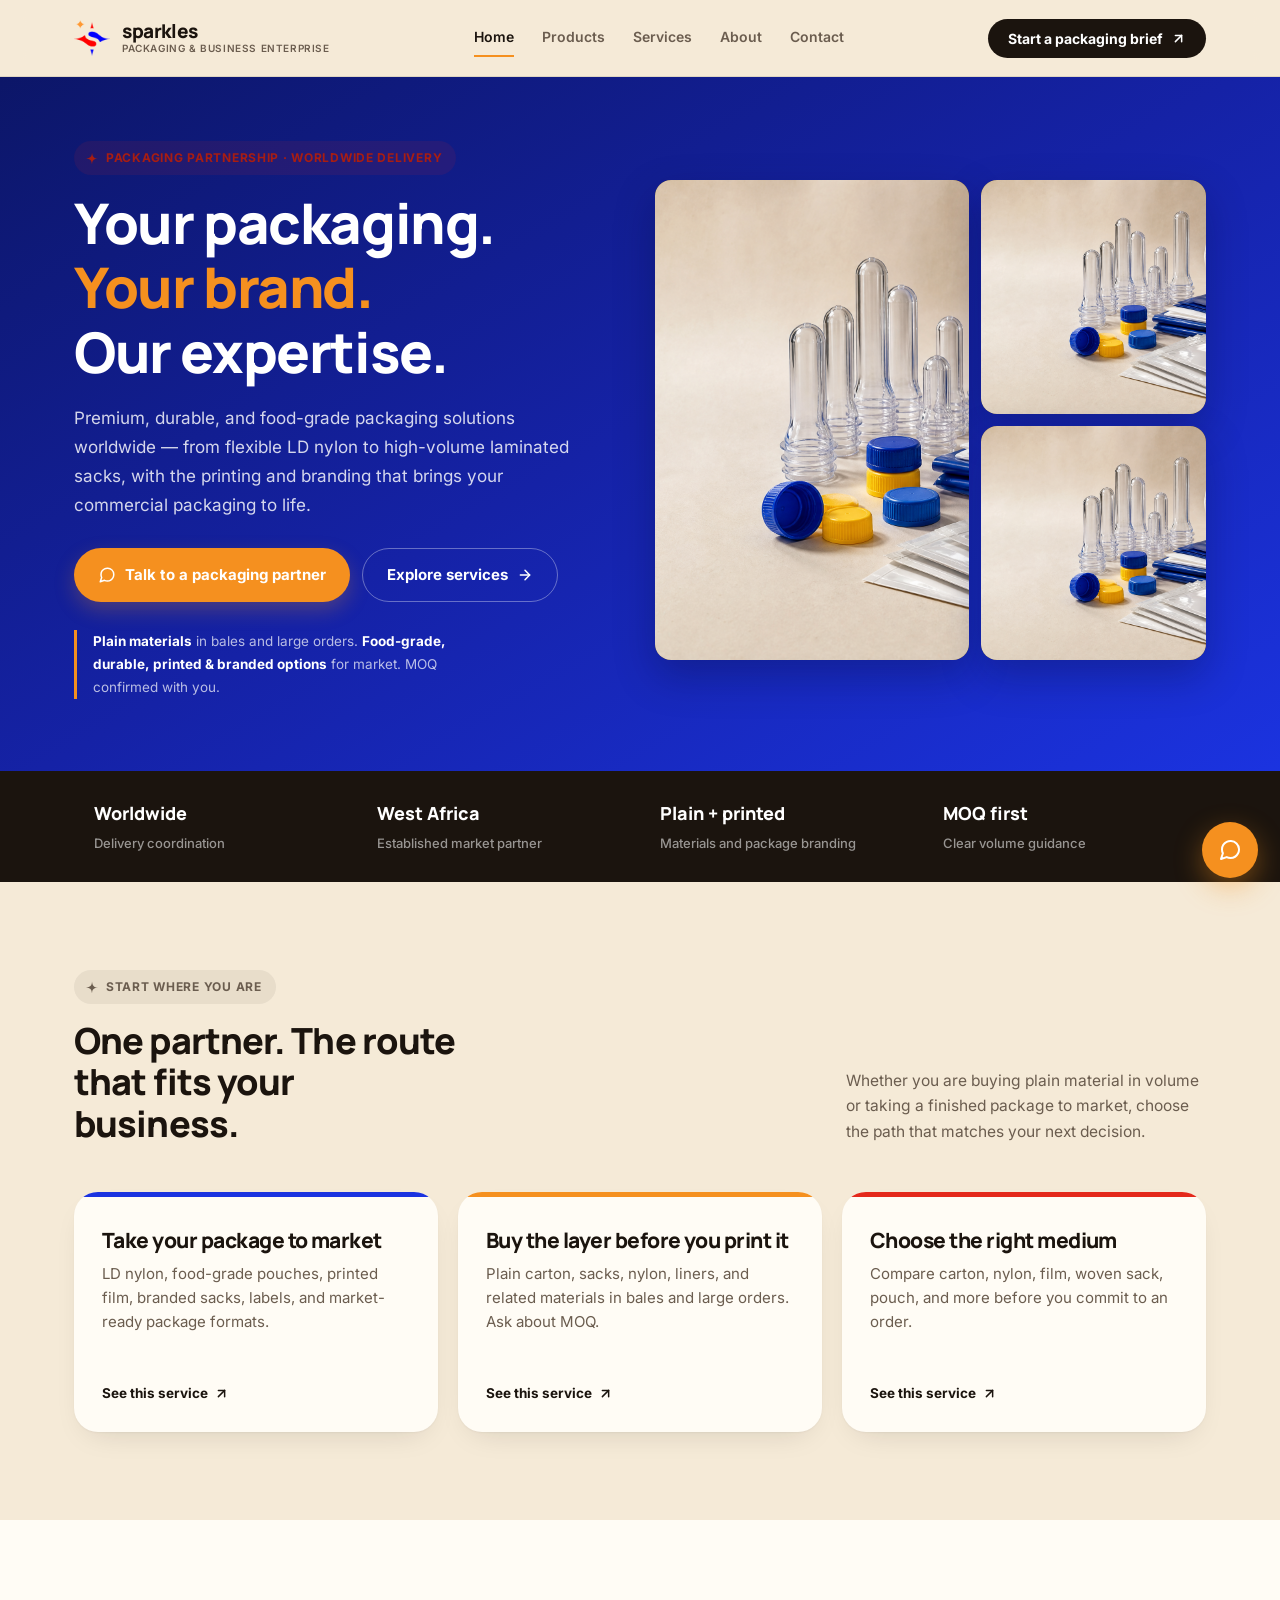
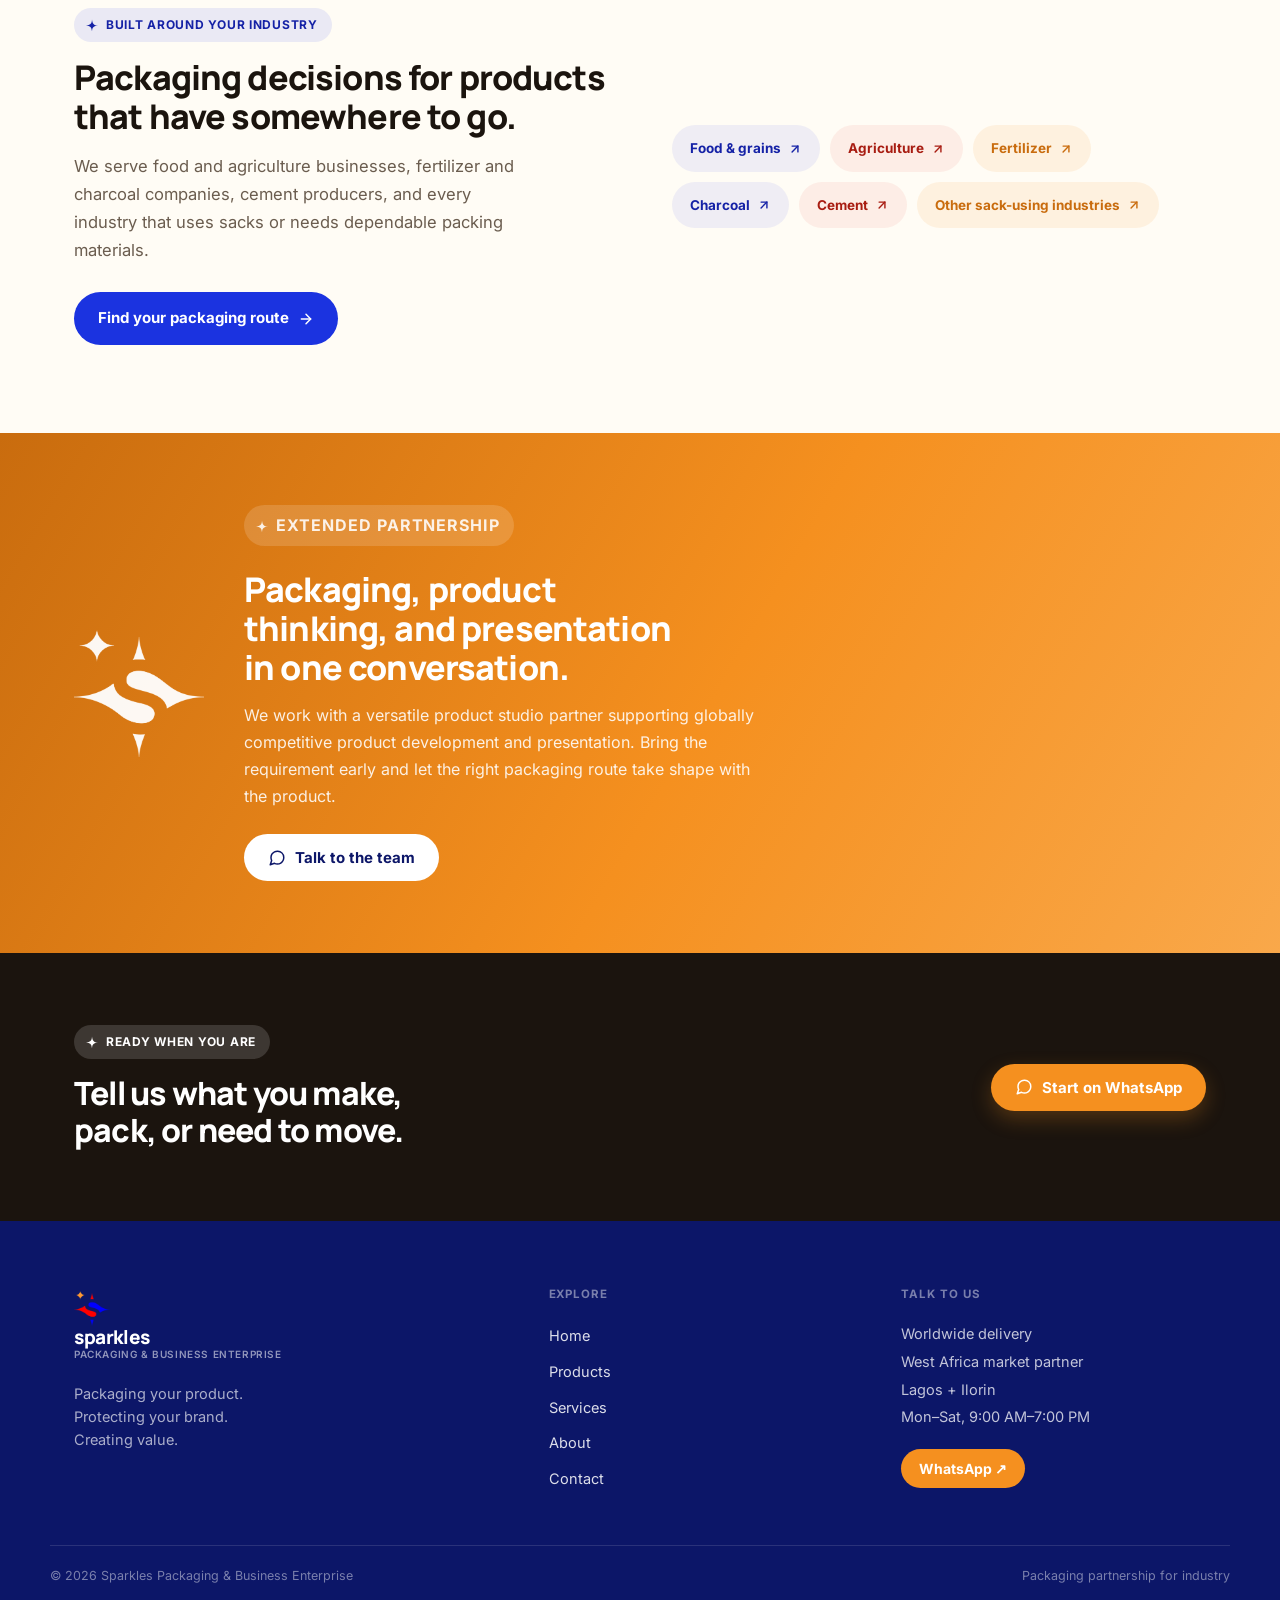
==== commit 0e2d2779: "Modern clean UI redesign of homepage — same brand colors, refined layout and spacing" ====
--- a/index.html
+++ b/index.html
@@ -1,124 +1,261 @@
 <!doctype html>
 <html lang="en">
 <head>
-<meta charset="UTF-8">
-<meta name="viewport" content="width=device-width, initial-scale=1.0">
-<meta name="theme-color" content="#0C1668">
-<meta name="description" content="Sparkles Packaging & Business Enterprise delivers premium, durable, and food-grade packaging solutions worldwide, from flexible LD nylon and pouches to heavy-duty laminated sacks, printing, and branding.">
-<link rel="icon" href="favicon.ico" sizes="any">
-<link rel="icon" type="image/png" sizes="16x16" href="favicon-16.png">
-<link rel="icon" type="image/png" sizes="32x32" href="favicon-32.png">
-<link rel="icon" type="image/png" sizes="192x192" href="favicon-192.png">
-<link rel="apple-touch-icon" sizes="180x180" href="apple-touch-icon.png">
-<link rel="stylesheet" href="assets/styles.css">
-<title>Sparkles Packaging — Packaging That Protects Your Product & Builds Your Brand.</title>
+  <meta charset="UTF-8">
+  <meta name="viewport" content="width=device-width, initial-scale=1.0">
+  <meta name="theme-color" content="#0C1668">
+  <meta name="description" content="Sparkles Packaging & Business Enterprise delivers premium, durable, and food-grade packaging solutions worldwide, from flexible LD nylon and pouches to heavy-duty laminated sacks, printing, and branding.">
+  <link rel="icon" href="favicon.ico" sizes="any">
+  <link rel="icon" type="image/png" sizes="16x16" href="favicon-16.png">
+  <link rel="icon" type="image/png" sizes="32x32" href="favicon-32.png">
+  <link rel="icon" type="image/png" sizes="192x192" href="favicon-192.png">
+  <link rel="apple-touch-icon" sizes="180x180" href="apple-touch-icon.png">
+  <link rel="stylesheet" href="assets/styles.css">
+  <title>Sparkles Packaging — Your Packaging. Your Brand. Our Expertise.</title>
 </head>
 <body>
-<header class="site-header">
+  <!-- Header -->
+  <header class="site-header">
     <div class="container nav-inner">
-      <a class="brand-lockup" href="index.html"><span class="brand-mark-wrap"><img src="assets/img/mark.png" alt="" class="brand-mark"></span><span class="brand-type"><span class="brand-name">sparkles</span><span class="brand-descriptor">Packaging &amp; Business Enterprise</span></span></a>
+      <a class="brand-lockup" href="index.html">
+        <span class="brand-mark-wrap">
+          <img src="assets/img/mark.png" alt="" class="brand-mark">
+        </span>
+        <span class="brand-type">
+          <span class="brand-name">sparkles</span>
+          <span class="brand-descriptor">Packaging &amp; Business Enterprise</span>
+        </span>
+      </a>
+
       <nav class="main-nav" aria-label="Primary navigation">
-        <a class="nav-link" href="services.html">Services</a><a class="nav-link" href="products.html">Products</a><a class="nav-link" href="materials.html">Materials &amp; sacks</a><a class="nav-link" href="consultation.html">Consultation</a><a class="nav-link" href="contact.html">Contact</a><button class="nav-cta mobile-only" data-whatsapp="Hello Sparkles, I would like to start a packaging brief.">Start a brief <svg width="15" height="15" viewBox="0 0 24 24" fill="none" stroke="currentColor" stroke-width="2.4" stroke-linecap="round" stroke-linejoin="round"><line x1="7" y1="17" x2="17" y2="7"/><polyline points="7 7 17 7 17 17"/></svg></button>
+        <a class="nav-link" href="services.html">Services</a>
+        <a class="nav-link" href="products.html">Products</a>
+        <a class="nav-link" href="materials.html">Materials</a>
+        <a class="nav-link" href="consultation.html">Consultation</a>
+        <a class="nav-link" href="contact.html">Contact</a>
+        <button class="nav-cta mobile-only" data-whatsapp="Hello Sparkles, I would like to start a packaging brief.">
+          Start a brief
+          <svg width="15" height="15" viewBox="0 0 24 24" fill="none" stroke="currentColor" stroke-width="2.4" stroke-linecap="round" stroke-linejoin="round"><line x1="7" y1="17" x2="17" y2="7"/><polyline points="7 7 17 7 17 17"/></svg>
+        </button>
       </nav>
-      <button class="nav-cta desktop-only" data-whatsapp="Hello Sparkles, I would like to start a packaging brief.">Start a packaging brief <svg width="15" height="15" viewBox="0 0 24 24" fill="none" stroke="currentColor" stroke-width="2.4" stroke-linecap="round" stroke-linejoin="round"><line x1="7" y1="17" x2="17" y2="7"/><polyline points="7 7 17 7 17 17"/></svg></button>
-      <button class="menu-toggle" aria-label="Open navigation" aria-expanded="false"><svg width="22" height="22" viewBox="0 0 24 24" fill="none" stroke="currentColor" stroke-width="2.2" stroke-linecap="round"><line x1="4" y1="7" x2="20" y2="7"/><line x1="4" y1="12" x2="20" y2="12"/><line x1="4" y1="17" x2="20" y2="17"/></svg></button>
+
+      <button class="nav-cta desktop-only" data-whatsapp="Hello Sparkles, I would like to start a packaging brief.">
+        Start a packaging brief
+        <svg width="15" height="15" viewBox="0 0 24 24" fill="none" stroke="currentColor" stroke-width="2.4" stroke-linecap="round" stroke-linejoin="round"><line x1="7" y1="17" x2="17" y2="7"/><polyline points="7 7 17 7 17 17"/></svg>
+      </button>
+
+      <button class="menu-toggle" aria-label="Open navigation" aria-expanded="false">
+        <svg width="22" height="22" viewBox="0 0 24 24" fill="none" stroke="currentColor" stroke-width="2.2" stroke-linecap="round">
+          <line x1="4" y1="7" x2="20" y2="7"/>
+          <line x1="4" y1="12" x2="20" y2="12"/>
+          <line x1="4" y1="17" x2="20" y2="17"/>
+        </svg>
+      </button>
     </div>
   </header>
+
   <main>
-    <section class="hero-band">
-      <svg class="sparkle hero-decor hero-decor-1" width="120" height="120" viewBox="0 0 24 24" fill="rgba(245,144,31,0.55)"><path d="M12 1c.6 4.6 1.4 6.9 3.1 8.9 2 2.1 4.3 2.9 8.9 3.1-4.6.6-6.9 1.4-8.9 3.1-2.1 2-2.9 4.3-3.1 8.9-.6-4.6-1.4-6.9-3.1-8.9-2-2.1-4.3-2.9-8.9-3.1 4.6-.6 6.9-1.4 8.9-3.1 2.1-2 2.9-4.3 3.1-8.9z"/></svg>
-      <svg class="sparkle hero-decor hero-decor-2" width="80" height="80" viewBox="0 0 24 24" fill="rgba(228,41,27,0.4)"><path d="M12 1c.6 4.6 1.4 6.9 3.1 8.9 2 2.1 4.3 2.9 8.9 3.1-4.6.6-6.9 1.4-8.9 3.1-2.1 2-2.9 4.3-3.1 8.9-.6-4.6-1.4-6.9-3.1-8.9-2-2.1-4.3-2.9-8.9-3.1 4.6-.6 6.9-1.4 8.9-3.1 2.1-2 2.9-4.3 3.1-8.9z"/></svg>
-      <div class="container home-hero-grid">
-        <div class="home-hero-copy">
-          <p class="eyebrow eyebrow-light"><svg class="sparkle" width="13" height="13" viewBox="0 0 24 24" fill="currentColor"><path d="M12 1c.6 4.6 1.4 6.9 3.1 8.9 2 2.1 4.3 2.9 8.9 3.1-4.6.6-6.9 1.4-8.9 3.1-2.1 2-2.9 4.3-3.1 8.9-.6-4.6-1.4-6.9-3.1-8.9-2-2.1-4.3-2.9-8.9-3.1 4.6-.6 6.9-1.4 8.9-3.1 2.1-2 2.9-4.3 3.1-8.9z"/></svg>Packaging solutions &middot; Quality you can rely on</p>
-          <h1>Packaging that protects your product — <span class="signal-word" style="color:#F5901F">and builds your brand.</span></h1>
-          <p class="hero-lede">From laminated and woven sacks to LD nylon, pouches, labels and custom-printed packaging, Sparkles helps businesses package their products with quality, consistency and a professional finish.</p>
+    <!-- Hero -->
+    <section class="hero">
+      <div class="container hero-grid">
+        <div class="hero-content">
+          <p class="eyebrow">
+            <svg class="sparkle" width="12" height="12" viewBox="0 0 24 24" fill="currentColor"><path d="M12 1c.6 4.6 1.4 6.9 3.1 8.9 2 2.1 4.3 2.9 8.9 3.1-4.6.6-6.9 1.4-8.9 3.1-2.1 2-2.9 4.3-3.1 8.9-.6-4.6-1.4-6.9-3.1-8.9-2-2.1-4.3-2.9-8.9-3.1 4.6-.6 6.9-1.4 8.9-3.1 2.1-2 2.9-4.3 3.1-8.9z"/></svg>
+            Packaging partnership · Worldwide delivery
+          </p>
+          <h1>Your packaging.<br><span class="highlight">Your brand.</span><br>Our expertise.</h1>
+          <p class="hero-lede">
+            Premium, durable, and food-grade packaging solutions worldwide — from flexible LD nylon to high-volume laminated sacks, with the printing and branding that brings your commercial packaging to life.
+          </p>
           <div class="hero-actions">
-            <button class="button button-primary" data-whatsapp="Hello Sparkles, I would like to speak with a packaging partner about my product."><svg width="18" height="18" viewBox="0 0 24 24" fill="none" stroke="currentColor" stroke-width="2" stroke-linecap="round" stroke-linejoin="round"><path d="M21 11.5a8.38 8.38 0 0 1-.9 3.8 8.5 8.5 0 0 1-7.6 4.7 8.38 8.38 0 0 1-3.8-.9L3 21l1.9-5.7a8.38 8.38 0 0 1-.9-3.8 8.5 8.5 0 0 1 4.7-7.6 8.38 8.38 0 0 1 3.8-.9h.5a8.48 8.48 0 0 1 8 8v.5z"/></svg> Get a Packaging Quote</button>
-            <a class="button button-quiet" href="products.html" style="color:#fff;border-color:rgba(255,255,255,0.4)">Explore Our Products <svg width="17" height="17" viewBox="0 0 24 24" fill="none" stroke="currentColor" stroke-width="2.2" stroke-linecap="round" stroke-linejoin="round"><line x1="5" y1="12" x2="19" y2="12"/><polyline points="12 5 19 12 12 19"/></svg></a>
+            <button class="btn btn-primary" data-whatsapp="Hello Sparkles, I would like to speak with a packaging partner about my product.">
+              <svg width="18" height="18" viewBox="0 0 24 24" fill="none" stroke="currentColor" stroke-width="2" stroke-linecap="round" stroke-linejoin="round"><path d="M21 11.5a8.38 8.38 0 0 1-.9 3.8 8.5 8.5 0 0 1-7.6 4.7 8.38 8.38 0 0 1-3.8-.9L3 21l1.9-5.7a8.38 8.38 0 0 1-.9-3.8 8.5 8.5 0 0 1 4.7-7.6 8.38 8.38 0 0 1 3.8-.9h.5a8.48 8.48 0 0 1 8 8v.5z"/></svg>
+              Talk to a packaging partner
+            </button>
+            <a class="btn btn-ghost" href="services.html">
+              Explore services
+              <svg width="16" height="16" viewBox="0 0 24 24" fill="none" stroke="currentColor" stroke-width="2.2" stroke-linecap="round" stroke-linejoin="round"><line x1="5" y1="12" x2="19" y2="12"/><polyline points="12 5 19 12 12 19"/></svg>
+            </a>
           </div>
-          <p class="home-hero-proof">Plain materials and custom packaging available for small and bulk orders. Tell us your product, size and quantity — we will help you choose the right packaging.</p>
-        </div>
-        <div class="home-hero-visual">
-          <div class="home-video-mosaic">
-            <figure class="video-tile video-primary"><video autoplay muted loop playsinline preload="metadata" poster="assets/img/hero-still-life.jpg" aria-label="Flexible film printing"><source src="assets/video/printing-line-01.mp4" type="video/mp4"></video></figure>
-            <div class="video-stack">
-              <figure class="video-tile video-secondary"><video autoplay muted loop playsinline preload="metadata" poster="assets/img/hero-still-life.jpg" aria-label="Printed package production"><source src="assets/video/printing-line-02.mp4" type="video/mp4"></video></figure>
-              <figure class="video-tile video-tertiary"><video autoplay muted loop playsinline preload="metadata" poster="assets/img/hero-still-life.jpg" aria-label="Industrial sack production"><source src="assets/video/industrial-sacks.mp4" type="video/mp4"></video></figure>
+          <p class="hero-note">
+            <strong>Plain materials</strong> in bales and large orders. <strong>Food-grade, durable, printed &amp; branded options</strong> for market. MOQ confirmed with you.
+          </p>
+        </div>
+
+        <div class="hero-visual">
+          <div class="video-mosaic">
+            <figure class="video-tile video-main">
+              <video autoplay muted loop playsinline preload="metadata" poster="assets/img/hero-still-life.jpg" aria-label="Flexible film printing">
+                <source src="assets/video/printing-line-01.mp4" type="video/mp4">
+              </video>
+            </figure>
+            <div class="video-side">
+              <figure class="video-tile">
+                <video autoplay muted loop playsinline preload="metadata" poster="assets/img/hero-still-life.jpg" aria-label="Printed package production">
+                  <source src="assets/video/printing-line-02.mp4" type="video/mp4">
+                </video>
+              </figure>
+              <figure class="video-tile">
+                <video autoplay muted loop playsinline preload="metadata" poster="assets/img/hero-still-life.jpg" aria-label="Industrial sack production">
+                  <source src="assets/video/industrial-sacks.mp4" type="video/mp4">
+                </video>
+              </figure>
             </div>
           </div>
         </div>
       </div>
-      <svg class="wave-divider" viewBox="0 0 1440 80" preserveAspectRatio="none" aria-hidden="true"><path d="M0,32 C 240,80 480,0 720,24 C 960,48 1200,8 1440,40 L1440,80 L0,80 Z"></path></svg>
-    </section>
-
-    <section class="home-trust-strip">
-      <div class="container home-trust-grid">
-        <div><strong>Worldwide</strong><span>Delivery coordination</span></div>
-        <div><strong>West Africa</strong><span>Established market partner</span></div>
-        <div><strong>Plain + printed</strong><span>Materials and package branding</span></div>
-        <div><strong>MOQ first</strong><span>Clear volume guidance</span></div>
-      </div>
-    </section>
-
-    <section class="pathways-section section-pad">
+    </section>
+
+    <!-- Trust strip -->
+    <section class="trust-strip">
+      <div class="container trust-grid">
+        <div class="trust-item">
+          <strong>Worldwide</strong>
+          <span>Delivery coordination</span>
+        </div>
+        <div class="trust-item">
+          <strong>West Africa</strong>
+          <span>Established market partner</span>
+        </div>
+        <div class="trust-item">
+          <strong>Plain + printed</strong>
+          <span>Materials and package branding</span>
+        </div>
+        <div class="trust-item">
+          <strong>MOQ first</strong>
+          <span>Clear volume guidance</span>
+        </div>
+      </div>
+    </section>
+
+    <!-- Pathways -->
+    <section class="section">
       <div class="container">
-        <div class="section-heading-row">
-          <div><p class="eyebrow"><svg class="sparkle" width="13" height="13" viewBox="0 0 24 24" fill="currentColor"><path d="M12 1c.6 4.6 1.4 6.9 3.1 8.9 2 2.1 4.3 2.9 8.9 3.1-4.6.6-6.9 1.4-8.9 3.1-2.1 2-2.9 4.3-3.1 8.9-.6-4.6-1.4-6.9-3.1-8.9-2-2.1-4.3-2.9-8.9-3.1 4.6-.6 6.9-1.4 8.9-3.1 2.1-2 2.9-4.3 3.1-8.9z"/></svg>Start where you are</p><h2>Packaging solutions built around your business.</h2></div>
-          <p>Whether you need plain materials, custom printing or finished packaging, we make it easier to choose, order and move forward.</p>
-        </div>
-        <div class="pathways-grid">
-          <a class="route-card" href="services.html"><h3>Custom Packaging for Your Product</h3><p>Custom packaging formats designed around your product, specifications and brand.</p><span class="route-card-link">Explore Packaging <svg width="15" height="15" viewBox="0 0 24 24" fill="none" stroke="currentColor" stroke-width="2.4" stroke-linecap="round" stroke-linejoin="round"><line x1="7" y1="17" x2="17" y2="7"/><polyline points="7 7 17 7 17 17"/></svg></span></a>
-          <a class="route-card route-card-warm" href="materials.html"><h3>Plain Packaging Materials</h3><p>Reliable plain materials for businesses buying in volume, including sacks, nylon, liners and related packaging materials.</p><span class="route-card-link">Explore Packaging <svg width="15" height="15" viewBox="0 0 24 24" fill="none" stroke="currentColor" stroke-width="2.4" stroke-linecap="round" stroke-linejoin="round"><line x1="7" y1="17" x2="17" y2="7"/><polyline points="7 7 17 7 17 17"/></svg></span></a>
-          <a class="route-card route-card-paper" href="consultation.html"><h3>Not Sure What You Need?</h3><p>Tell us what you are packaging and your quantity. We can help you identify the right material and format before you order.</p><span class="route-card-link">Explore Packaging <svg width="15" height="15" viewBox="0 0 24 24" fill="none" stroke="currentColor" stroke-width="2.4" stroke-linecap="round" stroke-linejoin="round"><line x1="7" y1="17" x2="17" y2="7"/><polyline points="7 7 17 7 17 17"/></svg></span></a>
-        </div>
-      </div>
-    </section>
-
-    <section class="home-industry-section section-pad" style="background:var(--paper)">
-      <div class="container home-industry-grid">
+        <div class="section-header">
+          <div>
+            <p class="eyebrow eyebrow-muted">
+              <svg class="sparkle" width="12" height="12" viewBox="0 0 24 24" fill="currentColor"><path d="M12 1c.6 4.6 1.4 6.9 3.1 8.9 2 2.1 4.3 2.9 8.9 3.1-4.6.6-6.9 1.4-8.9 3.1-2.1 2-2.9 4.3-3.1 8.9-.6-4.6-1.4-6.9-3.1-8.9-2-2.1-4.3-2.9-8.9-3.1 4.6-.6 6.9-1.4 8.9-3.1 2.1-2 2.9-4.3 3.1-8.9z"/></svg>
+              Start where you are
+            </p>
+            <h2>One partner. The route that fits your business.</h2>
+          </div>
+          <p class="section-desc">Whether you are buying plain material in volume or taking a finished package to market, choose the path that matches your next decision.</p>
+        </div>
+
+        <div class="cards-grid">
+          <a class="card" href="services.html">
+            <div class="card-accent blue"></div>
+            <h3>Take your package to market</h3>
+            <p>LD nylon, food-grade pouches, printed film, branded sacks, labels, and market-ready package formats.</p>
+            <span class="card-link">
+              See this service
+              <svg width="15" height="15" viewBox="0 0 24 24" fill="none" stroke="currentColor" stroke-width="2.4" stroke-linecap="round" stroke-linejoin="round"><line x1="7" y1="17" x2="17" y2="7"/><polyline points="7 7 17 7 17 17"/></svg>
+            </span>
+          </a>
+
+          <a class="card" href="materials.html">
+            <div class="card-accent orange"></div>
+            <h3>Buy the layer before you print it</h3>
+            <p>Plain carton, sacks, nylon, liners, and related materials in bales and large orders. Ask about MOQ.</p>
+            <span class="card-link">
+              See this service
+              <svg width="15" height="15" viewBox="0 0 24 24" fill="none" stroke="currentColor" stroke-width="2.4" stroke-linecap="round" stroke-linejoin="round"><line x1="7" y1="17" x2="17" y2="7"/><polyline points="7 7 17 7 17 17"/></svg>
+            </span>
+          </a>
+
+          <a class="card" href="consultation.html">
+            <div class="card-accent red"></div>
+            <h3>Choose the right medium</h3>
+            <p>Compare carton, nylon, film, woven sack, pouch, and more before you commit to an order.</p>
+            <span class="card-link">
+              See this service
+              <svg width="15" height="15" viewBox="0 0 24 24" fill="none" stroke="currentColor" stroke-width="2.4" stroke-linecap="round" stroke-linejoin="round"><line x1="7" y1="17" x2="17" y2="7"/><polyline points="7 7 17 7 17 17"/></svg>
+            </span>
+          </a>
+        </div>
+      </div>
+    </section>
+
+    <!-- Industries -->
+    <section class="section section-paper">
+      <div class="container industry-grid">
+        <div class="industry-copy">
+          <p class="eyebrow eyebrow-blue">
+            <svg class="sparkle" width="12" height="12" viewBox="0 0 24 24" fill="currentColor"><path d="M12 1c.6 4.6 1.4 6.9 3.1 8.9 2 2.1 4.3 2.9 8.9 3.1-4.6.6-6.9 1.4-8.9 3.1-2.1 2-2.9 4.3-3.1 8.9-.6-4.6-1.4-6.9-3.1-8.9-2-2.1-4.3-2.9-8.9-3.1 4.6-.6 6.9-1.4 8.9-3.1 2.1-2 2.9-4.3 3.1-8.9z"/></svg>
+            Built around your industry
+          </p>
+          <h2>Packaging decisions for products that have somewhere to go.</h2>
+          <p class="lead">We serve food and agriculture businesses, fertilizer and charcoal companies, cement producers, and every industry that uses sacks or needs dependable packing materials.</p>
+          <a class="btn btn-dark" href="consultation.html">
+            Find your packaging route
+            <svg width="16" height="16" viewBox="0 0 24 24" fill="none" stroke="currentColor" stroke-width="2.2" stroke-linecap="round" stroke-linejoin="round"><line x1="5" y1="12" x2="19" y2="12"/><polyline points="12 5 19 12 12 19"/></svg>
+          </a>
+        </div>
+
+        <div class="chip-grid">
+          <a href="services.html" class="chip">Food &amp; grains <svg width="14" height="14" viewBox="0 0 24 24" fill="none" stroke="currentColor" stroke-width="2.4" stroke-linecap="round" stroke-linejoin="round"><line x1="7" y1="17" x2="17" y2="7"/><polyline points="7 7 17 7 17 17"/></svg></a>
+          <a href="services.html" class="chip">Agriculture <svg width="14" height="14" viewBox="0 0 24 24" fill="none" stroke="currentColor" stroke-width="2.4" stroke-linecap="round" stroke-linejoin="round"><line x1="7" y1="17" x2="17" y2="7"/><polyline points="7 7 17 7 17 17"/></svg></a>
+          <a href="services.html" class="chip">Fertilizer <svg width="14" height="14" viewBox="0 0 24 24" fill="none" stroke="currentColor" stroke-width="2.4" stroke-linecap="round" stroke-linejoin="round"><line x1="7" y1="17" x2="17" y2="7"/><polyline points="7 7 17 7 17 17"/></svg></a>
+          <a href="services.html" class="chip">Charcoal <svg width="14" height="14" viewBox="0 0 24 24" fill="none" stroke="currentColor" stroke-width="2.4" stroke-linecap="round" stroke-linejoin="round"><line x1="7" y1="17" x2="17" y2="7"/><polyline points="7 7 17 7 17 17"/></svg></a>
+          <a href="services.html" class="chip">Cement <svg width="14" height="14" viewBox="0 0 24 24" fill="none" stroke="currentColor" stroke-width="2.4" stroke-linecap="round" stroke-linejoin="round"><line x1="7" y1="17" x2="17" y2="7"/><polyline points="7 7 17 7 17 17"/></svg></a>
+          <a href="services.html" class="chip">Other sack-using industries <svg width="14" height="14" viewBox="0 0 24 24" fill="none" stroke="currentColor" stroke-width="2.4" stroke-linecap="round" stroke-linejoin="round"><line x1="7" y1="17" x2="17" y2="7"/><polyline points="7 7 17 7 17 17"/></svg></a>
+        </div>
+      </div>
+    </section>
+
+    <!-- Partnership -->
+    <section class="partnership">
+      <div class="container partnership-grid">
+        <img src="assets/img/mark.png" alt="Sparkles packaging mark" class="partnership-mark">
         <div>
-          <p class="eyebrow eyebrow-blue"><svg class="sparkle" width="13" height="13" viewBox="0 0 24 24" fill="currentColor"><path d="M12 1c.6 4.6 1.4 6.9 3.1 8.9 2 2.1 4.3 2.9 8.9 3.1-4.6.6-6.9 1.4-8.9 3.1-2.1 2-2.9 4.3-3.1 8.9-.6-4.6-1.4-6.9-3.1-8.9-2-2.1-4.3-2.9-8.9-3.1 4.6-.6 6.9-1.4 8.9-3.1 2.1-2 2.9-4.3 3.1-8.9z"/></svg>Built around your industry</p>
-          <h2>The right packaging for the product you sell.</h2>
-          <p class="large-copy">From food and agriculture to charcoal, fertilizer, cement and other sack-using businesses, we provide dependable packaging for products that need to be protected, transported and sold.</p>
-          <a class="button button-dark" href="consultation.html">Talk to a Packaging Specialist <svg width="17" height="17" viewBox="0 0 24 24" fill="none" stroke="currentColor" stroke-width="2.2" stroke-linecap="round" stroke-linejoin="round"><line x1="5" y1="12" x2="19" y2="12"/><polyline points="12 5 19 12 12 19"/></svg></a>
-        </div>
-        <div class="industry-chip-grid">
-          <a href="services.html">Food &amp; grains <svg width="15" height="15" viewBox="0 0 24 24" fill="none" stroke="currentColor" stroke-width="2.4" stroke-linecap="round" stroke-linejoin="round"><line x1="7" y1="17" x2="17" y2="7"/><polyline points="7 7 17 7 17 17"/></svg></a>
-          <a href="services.html">Agriculture <svg width="15" height="15" viewBox="0 0 24 24" fill="none" stroke="currentColor" stroke-width="2.4" stroke-linecap="round" stroke-linejoin="round"><line x1="7" y1="17" x2="17" y2="7"/><polyline points="7 7 17 7 17 17"/></svg></a>
-          <a href="services.html">Fertilizer <svg width="15" height="15" viewBox="0 0 24 24" fill="none" stroke="currentColor" stroke-width="2.4" stroke-linecap="round" stroke-linejoin="round"><line x1="7" y1="17" x2="17" y2="7"/><polyline points="7 7 17 7 17 17"/></svg></a>
-          <a href="services.html">Charcoal <svg width="15" height="15" viewBox="0 0 24 24" fill="none" stroke="currentColor" stroke-width="2.4" stroke-linecap="round" stroke-linejoin="round"><line x1="7" y1="17" x2="17" y2="7"/><polyline points="7 7 17 7 17 17"/></svg></a>
-          <a href="services.html">Cement <svg width="15" height="15" viewBox="0 0 24 24" fill="none" stroke="currentColor" stroke-width="2.4" stroke-linecap="round" stroke-linejoin="round"><line x1="7" y1="17" x2="17" y2="7"/><polyline points="7 7 17 7 17 17"/></svg></a>
-          <a href="services.html">Other sack-using industries <svg width="15" height="15" viewBox="0 0 24 24" fill="none" stroke="currentColor" stroke-width="2.4" stroke-linecap="round" stroke-linejoin="round"><line x1="7" y1="17" x2="17" y2="7"/><polyline points="7 7 17 7 17 17"/></svg></a>
-        </div>
-      </div>
-    </section>
-
-    <section class="home-partnership-section section-pad">
-      <div class="container home-partnership-grid">
-        <img src="assets/img/mark.png" alt="Sparkles packaging mark">
+          <p class="eyebrow eyebrow-light">
+            <svg class="sparkle" width="12" height="12" viewBox="0 0 24 24" fill="currentColor"><path d="M12 1c.6 4.6 1.4 6.9 3.1 8.9 2 2.1 4.3 2.9 8.9 3.1-4.6.6-6.9 1.4-8.9 3.1-2.1 2-2.9 4.3-3.1 8.9-.6-4.6-1.4-6.9-3.1-8.9-2-2.1-4.3-2.9-8.9-3.1 4.6-.6 6.9-1.4 8.9-3.1 2.1-2 2.9-4.3 3.1-8.9z"/></svg>
+            Extended partnership
+          </p>
+          <h2>Packaging, product thinking, and presentation in one conversation.</h2>
+          <p>We work with a versatile product studio partner supporting globally competitive product development and presentation. Bring the requirement early and let the right packaging route take shape with the product.</p>
+          <button class="btn btn-light" data-whatsapp="Hello Sparkles, I would like to discuss packaging and product presentation for my business.">
+            <svg width="18" height="18" viewBox="0 0 24 24" fill="none" stroke="currentColor" stroke-width="2" stroke-linecap="round" stroke-linejoin="round"><path d="M21 11.5a8.38 8.38 0 0 1-.9 3.8 8.5 8.5 0 0 1-7.6 4.7 8.38 8.38 0 0 1-3.8-.9L3 21l1.9-5.7a8.38 8.38 0 0 1-.9-3.8 8.5 8.5 0 0 1 4.7-7.6 8.38 8.38 0 0 1 3.8-.9h.5a8.48 8.48 0 0 1 8 8v.5z"/></svg>
+            Talk to the team
+          </button>
+        </div>
+      </div>
+    </section>
+
+    <!-- Final CTA -->
+    <section class="final-cta">
+      <div class="container final-cta-inner">
         <div>
-          <p class="eyebrow eyebrow-light"><svg class="sparkle" width="13" height="13" viewBox="0 0 24 24" fill="currentColor"><path d="M12 1c.6 4.6 1.4 6.9 3.1 8.9 2 2.1 4.3 2.9 8.9 3.1-4.6.6-6.9 1.4-8.9 3.1-2.1 2-2.9 4.3-3.1 8.9-.6-4.6-1.4-6.9-3.1-8.9-2-2.1-4.3-2.9-8.9-3.1 4.6-.6 6.9-1.4 8.9-3.1 2.1-2 2.9-4.3 3.1-8.9z"/></svg>Extended partnership</p>
-          <h2>Packaging that works for your product and your brand.</h2>
-          <p>We help you choose packaging that protects your product, fits your specifications and presents your brand professionally. Start the conversation before you place your order.</p>
-          <button class="button button-onblue" data-whatsapp="Hello Sparkles, I would like to discuss packaging and product presentation for my business."><svg width="18" height="18" viewBox="0 0 24 24" fill="none" stroke="currentColor" stroke-width="2" stroke-linecap="round" stroke-linejoin="round"><path d="M21 11.5a8.38 8.38 0 0 1-.9 3.8 8.5 8.5 0 0 1-7.6 4.7 8.38 8.38 0 0 1-3.8-.9L3 21l1.9-5.7a8.38 8.38 0 0 1-.9-3.8 8.5 8.5 0 0 1 4.7-7.6 8.38 8.38 0 0 1 3.8-.9h.5a8.48 8.48 0 0 1 8 8v.5z"/></svg> Talk to the team</button>
-        </div>
-      </div>
-    </section>
-
-    <section class="home-final-cta section-pad">
-      <div class="container home-final-cta-inner">
-        <div><p class="eyebrow eyebrow-light"><svg class="sparkle" width="13" height="13" viewBox="0 0 24 24" fill="currentColor"><path d="M12 1c.6 4.6 1.4 6.9 3.1 8.9 2 2.1 4.3 2.9 8.9 3.1-4.6.6-6.9 1.4-8.9 3.1-2.1 2-2.9 4.3-3.1 8.9-.6-4.6-1.4-6.9-3.1-8.9-2-2.1-4.3-2.9-8.9-3.1 4.6-.6 6.9-1.4 8.9-3.1 2.1-2 2.9-4.3 3.1-8.9z"/></svg>Ready when you are</p><h2>Ready to package your product better?</h2></div>
-        <button class="button button-primary" data-whatsapp="Hello Sparkles, I would like to start a packaging conversation."><svg width="18" height="18" viewBox="0 0 24 24" fill="none" stroke="currentColor" stroke-width="2" stroke-linecap="round" stroke-linejoin="round"><path d="M21 11.5a8.38 8.38 0 0 1-.9 3.8 8.5 8.5 0 0 1-7.6 4.7 8.38 8.38 0 0 1-3.8-.9L3 21l1.9-5.7a8.38 8.38 0 0 1-.9-3.8 8.5 8.5 0 0 1 4.7-7.6 8.38 8.38 0 0 1 3.8-.9h.5a8.48 8.48 0 0 1 8 8v.5z"/></svg> Get Your Quote on WhatsApp</button>
+          <p class="eyebrow eyebrow-light">
+            <svg class="sparkle" width="12" height="12" viewBox="0 0 24 24" fill="currentColor"><path d="M12 1c.6 4.6 1.4 6.9 3.1 8.9 2 2.1 4.3 2.9 8.9 3.1-4.6.6-6.9 1.4-8.9 3.1-2.1 2-2.9 4.3-3.1 8.9-.6-4.6-1.4-6.9-3.1-8.9-2-2.1-4.3-2.9-8.9-3.1 4.6-.6 6.9-1.4 8.9-3.1 2.1-2 2.9-4.3 3.1-8.9z"/></svg>
+            Ready when you are
+          </p>
+          <h2>Tell us what you make, pack, or need to move.</h2>
+        </div>
+        <button class="btn btn-primary" data-whatsapp="Hello Sparkles, I would like to start a packaging conversation.">
+          <svg width="18" height="18" viewBox="0 0 24 24" fill="none" stroke="currentColor" stroke-width="2" stroke-linecap="round" stroke-linejoin="round"><path d="M21 11.5a8.38 8.38 0 0 1-.9 3.8 8.5 8.5 0 0 1-7.6 4.7 8.38 8.38 0 0 1-3.8-.9L3 21l1.9-5.7a8.38 8.38 0 0 1-.9-3.8 8.5 8.5 0 0 1 4.7-7.6 8.38 8.38 0 0 1 3.8-.9h.5a8.48 8.48 0 0 1 8 8v.5z"/></svg>
+          Start on WhatsApp
+        </button>
       </div>
     </section>
   </main>
+
+  <!-- Footer -->
   <footer class="site-footer">
     <div class="container footer-grid">
-      <div>
-        <a class="brand-lockup footer-brand" href="index.html"><span class="brand-mark-wrap"><img src="assets/img/mark.png" alt="" class="brand-mark"></span><span class="brand-type"><span class="brand-name">sparkles</span><span class="brand-descriptor">Packaging &amp; Business Enterprise</span></span></a>
+      <div class="footer-brand-block">
+        <a class="brand-lockup footer-brand" href="index.html">
+          <span class="brand-mark-wrap">
+            <img src="assets/img/mark.png" alt="" class="brand-mark">
+          </span>
+          <span class="brand-type">
+            <span class="brand-name">sparkles</span>
+            <span class="brand-descriptor">Packaging &amp; Business Enterprise</span>
+          </span>
+        </a>
         <p>Packaging your product.<br>Protecting your brand.<br>Creating value.</p>
       </div>
+
       <div>
         <p class="footer-label">Explore</p>
         <a href="services.html">Services</a>
@@ -126,21 +263,27 @@
         <a href="materials.html">Materials &amp; sacks</a>
         <a href="consultation.html">Consultation</a>
       </div>
+
       <div class="footer-contact">
         <p class="footer-label">Talk to us</p>
         <span>Worldwide delivery</span>
         <span>West Africa market partner</span>
         <span>Lagos + Ilorin</span>
-        <span>Mon&ndash;Sat, 9:00 AM&ndash;7:00 PM</span>
-        <button data-whatsapp="Hello Sparkles, I would like to speak with your packaging team.">WhatsApp &#8599;</button>
+        <span>Mon–Sat, 9:00 AM–7:00 PM</span>
+        <button data-whatsapp="Hello Sparkles, I would like to speak with your packaging team.">WhatsApp ↗</button>
       </div>
     </div>
+
     <div class="container footer-bottom">
       <span>&copy; 2026 Sparkles Packaging &amp; Business Enterprise</span>
       <span>Packaging partnership for industry</span>
     </div>
   </footer>
-  <button class="floating-whatsapp" data-whatsapp="Hello Sparkles, I would like to speak with the packaging team." aria-label="Chat with Sparkles on WhatsApp"><svg width="24" height="24" viewBox="0 0 24 24" fill="none" stroke="currentColor" stroke-width="2" stroke-linecap="round" stroke-linejoin="round"><path d="M21 11.5a8.38 8.38 0 0 1-.9 3.8 8.5 8.5 0 0 1-7.6 4.7 8.38 8.38 0 0 1-3.8-.9L3 21l1.9-5.7a8.38 8.38 0 0 1-.9-3.8 8.5 8.5 0 0 1 4.7-7.6 8.38 8.38 0 0 1 3.8-.9h.5a8.48 8.48 0 0 1 8 8v.5z"/></svg></button>
-<script src="assets/script.js" defer></script>
+
+  <button class="floating-whatsapp" data-whatsapp="Hello Sparkles, I would like to speak with the packaging team." aria-label="Chat with Sparkles on WhatsApp">
+    <svg width="24" height="24" viewBox="0 0 24 24" fill="none" stroke="currentColor" stroke-width="2" stroke-linecap="round" stroke-linejoin="round"><path d="M21 11.5a8.38 8.38 0 0 1-.9 3.8 8.5 8.5 0 0 1-7.6 4.7 8.38 8.38 0 0 1-3.8-.9L3 21l1.9-5.7a8.38 8.38 0 0 1-.9-3.8 8.5 8.5 0 0 1 4.7-7.6 8.38 8.38 0 0 1 3.8-.9h.5a8.48 8.48 0 0 1 8 8v.5z"/></svg>
+  </button>
+
+  <script src="assets/script.js" defer></script>
 </body>
 </html>
--- a/assets/styles.css
+++ b/assets/styles.css
@@ -1,9 +1,6 @@
 /* ==========================================================================
-   Sparkles Packaging — design system v2
-   Direction: the tactile, colourful physical world of packaging itself —
-   labels, tags, sacks, printed film — rendered as bold rounded colour
-   blocks and soft "label" cards, built from the brand's own sparkle mark.
-   No grid lines, no monospace, no print-proof crop marks.
+   Sparkles Packaging — Modern Clean UI
+   Same brand colors, refined layout, more whitespace, cleaner hierarchy
    ========================================================================== */
 
 @font-face { font-family:"Manrope"; font-style:normal; font-weight:500; src:url("fonts/manrope-latin-500-normal.woff2") format("woff2"); font-display:swap; }
@@ -16,392 +13,800 @@
 @font-face { font-family:"Inter"; font-style:normal; font-weight:700; src:url("fonts/inter-latin-700-normal.woff2") format("woff2"); font-display:swap; }
 @font-face { font-family:"Inter"; font-style:normal; font-weight:800; src:url("fonts/inter-latin-800-normal.woff2") format("woff2"); font-display:swap; }
 
-:root{
-  /* brand colour — pulled directly from the Sparkles mark, used boldly */
-  --ink:#1B140E;
-  --ink-soft:#6B5D4F;
-  --kraft:#F5EAD7;      /* warm base, evokes kraft paper / carton stock */
-  --paper:#FFFCF5;       /* card surface */
-  --blue:#1B33E0;
-  --blue-deep:#0C1668;
-  --blue-mid:#1522A6;
-  --red:#E4291B;
-  --red-deep:#A81D12;
-  --orange:#F5901F;
-  --orange-deep:#C96C0E;
-  --line:rgba(27,20,14,0.12);
-
-  --display:"Manrope","Inter",sans-serif;
-  --body:"Inter",sans-serif;
-
-  --container:1240px;
-  --r-sm:12px;
-  --r-md:20px;
-  --r-lg:28px;
-  --r-pill:999px;
-}
-
-*,*::before,*::after{ box-sizing:border-box; }
-html{ scroll-behavior:smooth; }
-body{
-  margin:0;
-  background:var(--kraft);
-  color:var(--ink);
-  font-family:var(--body);
-  font-size:16px;
-  line-height:1.6;
-  -webkit-font-smoothing:antialiased;
-}
-img,video{ max-width:100%; display:block; }
-a{ color:inherit; text-decoration:none; }
-button{ font-family:inherit; cursor:pointer; }
-ul{ margin:0; padding:0; list-style:none; }
-h1,h2,h3,h4{ font-family:var(--display); margin:0; font-weight:800; letter-spacing:-0.01em; }
-p{ margin:0; }
-
-:focus-visible{ outline:3px solid var(--orange); outline-offset:3px; }
-
-@media (prefers-reduced-motion: reduce){
-  *,*::before,*::after{ animation-duration:0.001ms !important; animation-iteration-count:1 !important; transition-duration:0.001ms !important; scroll-behavior:auto !important; }
-}
-
-.container{ max-width:var(--container); margin:0 auto; padding:0 28px; }
-.section-pad{ padding:96px 0; }
-@media (max-width:720px){ .section-pad{ padding:60px 0; } }
-
-/* --------------------------------- flex row helpers (no `gap`, explicit margins) --------------------------------- */
-.row{ display:flex; flex-wrap:wrap; }
-
-/* --------------------------------- sparkle glyph --------------------------------- */
-.sparkle{ flex:none; display:inline-block; }
-
-/* --------------------------------- eyebrow / pill badge --------------------------------- */
-.eyebrow{
-  display:inline-flex; align-items:center;
-  font-family:var(--body); font-size:12.5px; font-weight:700; letter-spacing:0.05em; text-transform:uppercase;
-  padding:8px 16px 8px 11px; border-radius:var(--r-pill);
-  background:rgba(228,41,27,0.1); color:var(--red-deep);
-  margin-bottom:18px;
-}
-.eyebrow .sparkle{ margin-right:8px; }
-.eyebrow-blue{ background:rgba(27,51,224,0.1); color:var(--blue-mid); }
-.eyebrow-orange{ background:rgba(245,144,31,0.14); color:var(--orange-deep); }
-.eyebrow-light{ background:rgba(255,255,255,0.16); color:#fff; }
-.signal-word{ color:var(--red); }
-
-/* --------------------------------- buttons --------------------------------- */
-.button{
-  display:inline-flex; align-items:center;
-  font-family:var(--body); font-size:15px; font-weight:700;
-  padding:15px 26px; border:none; border-radius:var(--r-pill);
-  background:var(--ink); color:#fff; white-space:nowrap;
-  transition:transform 0.15s ease, box-shadow 0.15s ease, background 0.15s ease;
-  box-shadow:0 1px 0 rgba(0,0,0,0.04);
-}
-.button svg{ flex:none; margin-right:9px; }
-.button-primary{ background:var(--orange); color:#fff; }
-.button-primary:hover{ background:var(--orange-deep); transform:translateY(-1px); box-shadow:0 8px 18px rgba(245,144,31,0.32); }
-.button-dark{ background:var(--blue); color:#fff; }
-.button-dark:hover{ background:var(--blue-mid); transform:translateY(-1px); box-shadow:0 8px 18px rgba(27,51,224,0.32); }
-.button-quiet{ background:transparent; color:var(--ink); border:1.5px solid var(--line); }
-.button-quiet:hover{ border-color:var(--ink); background:rgba(27,20,14,0.04); }
-.button-onblue{ background:#fff; color:var(--blue-deep); }
-.button-onblue:hover{ background:var(--orange); color:#fff; transform:translateY(-1px); }
-.button:active{ transform:translateY(1px); }
-
-/* --------------------------------- header --------------------------------- */
-.site-header{ position:sticky; top:0; z-index:40; background:rgba(245,234,215,0.92); backdrop-filter:blur(8px); }
-.nav-inner{ display:flex; align-items:center; justify-content:space-between; height:90px; }
-.brand-lockup{ display:flex; align-items:center; }
-.brand-mark-wrap{ width:40px; height:40px; display:flex; align-items:center; justify-content:center; margin-right:12px; }
-.brand-mark{ width:100%; height:100%; object-fit:contain; }
-.brand-type{ display:flex; flex-direction:column; line-height:1.15; }
-.brand-name{ font-family:var(--display); font-weight:800; font-size:21px; letter-spacing:-0.01em; text-transform:lowercase; }
-.brand-descriptor{ font-family:var(--body); font-weight:600; font-size:10.5px; letter-spacing:0.07em; text-transform:uppercase; color:var(--ink-soft); }
-.main-nav{ display:flex; align-items:center; }
-.nav-link{ font-family:var(--body); font-weight:600; font-size:14.5px; color:var(--ink-soft); padding:8px 0; margin-right:30px; border-bottom:2px solid transparent; }
-.nav-link:hover,.nav-link.is-active{ color:var(--ink); border-color:var(--orange); }
-.nav-cta{ display:inline-flex; align-items:center; font-family:var(--body); font-size:14.5px; font-weight:700; padding:13px 22px; background:var(--ink); color:#fff; border:none; border-radius:var(--r-pill); }
-.nav-cta svg{ margin-left:8px; }
-.nav-cta:hover{ background:var(--blue-deep); }
-.desktop-only{ display:inline-flex; }
-.mobile-only{ display:none; }
-.menu-toggle{ display:none; background:none; border:1.5px solid var(--line); border-radius:var(--r-pill); padding:9px; color:var(--ink); }
-
-@media (max-width:920px){
-  .main-nav{ position:fixed; inset:90px 0 0 0; background:var(--kraft); flex-direction:column; align-items:stretch; padding:10px 28px 28px; transform:translateY(-8px); opacity:0; pointer-events:none; transition:opacity 0.18s ease, transform 0.18s ease; overflow-y:auto; }
-  .main-nav.is-open{ opacity:1; transform:translateY(0); pointer-events:auto; }
-  .nav-link{ padding:16px 0; margin-right:0; border-bottom:1px solid var(--line); font-size:15px; }
-  .desktop-only{ display:none; }
-  .mobile-only{ display:inline-flex; margin-top:18px; align-self:flex-start; }
-  .menu-toggle{ display:inline-flex; }
-}
-
-/* --------------------------------- footer --------------------------------- */
-.site-footer{ background:var(--blue-deep); color:rgba(255,255,255,0.86); padding:76px 0 0; margin-top:0; }
-.footer-grid{ display:flex; flex-wrap:wrap; padding-bottom:52px; }
-.footer-grid > div{ width:100%; margin-bottom:36px; }
-.footer-brand{ margin-bottom:18px; }
-.footer-brand .brand-name{ color:#fff; }
-.footer-brand .brand-descriptor{ color:rgba(255,255,255,0.6); }
-.site-footer > .container > .footer-grid > div > p{ font-size:14.5px; color:rgba(255,255,255,0.68); }
-.footer-label{ font-family:var(--body); font-weight:700; font-size:11.5px; letter-spacing:0.08em; text-transform:uppercase; color:rgba(255,255,255,0.5); margin-bottom:14px; }
-.footer-grid a{ display:block; font-size:14.5px; padding:7px 0; color:rgba(255,255,255,0.86); }
-.footer-grid a:hover{ color:var(--orange); }
-.footer-contact{ display:flex; flex-direction:column; }
-.footer-contact span{ font-size:14.5px; color:rgba(255,255,255,0.78); padding:5px 0; }
-.footer-contact button{ margin-top:16px; align-self:flex-start; font-family:var(--body); font-weight:700; font-size:14px; background:var(--orange); border:none; color:#fff; padding:12px 20px; border-radius:var(--r-pill); }
-.footer-contact button:hover{ background:#fff; color:var(--blue-deep); }
-.footer-bottom{ display:flex; flex-wrap:wrap; align-items:center; justify-content:space-between; padding:22px 0; border-top:1px solid rgba(255,255,255,0.14); font-size:12.5px; color:rgba(255,255,255,0.5); }
-@media (min-width:860px){
-  .footer-grid > div:nth-child(1){ width:38%; margin-right:12%; }
-  .footer-grid > div:nth-child(2){ width:22%; margin-right:8%; }
-  .footer-grid > div:nth-child(3){ width:20%; }
-}
-
-/* --------------------------------- floating whatsapp --------------------------------- */
-.floating-whatsapp{ position:fixed; right:24px; bottom:24px; z-index:50; width:58px; height:58px; border-radius:50%; background:var(--orange); color:#fff; border:none; display:flex; align-items:center; justify-content:center; box-shadow:0 12px 28px rgba(245,144,31,0.4); }
-.floating-whatsapp:hover{ background:var(--red); }
-
-/* --------------------------------- wave divider --------------------------------- */
-.wave-divider{ display:block; width:100%; height:64px; margin-bottom:-2px; }
-.wave-divider path{ fill:var(--kraft); }
-.wave-divider-white path{ fill:var(--paper); }
-
-/* --------------------------------- home hero --------------------------------- */
-.hero-band{ position:relative; background:linear-gradient(155deg,var(--blue-deep) 0%,var(--blue-mid) 46%,var(--blue) 100%); overflow:hidden; padding:76px 0 0; }
-.hero-decor{ position:absolute; pointer-events:none; opacity:0.9; }
-.hero-decor-1{ top:-40px; right:8%; width:130px; }
-.hero-decor-2{ bottom:60px; left:-30px; width:90px; opacity:0.5; }
-.home-hero-copy h1{ font-size:clamp(38px,4.8vw,60px); line-height:1.04; margin-bottom:22px; color:#fff; }
-.hero-lede{ font-size:17.5px; color:rgba(255,255,255,0.82); max-width:46ch; margin-bottom:30px; }
-.hero-actions{ display:flex; flex-wrap:wrap; margin-bottom:28px; }
-.hero-actions > *{ margin-right:14px; margin-bottom:14px; }
-.home-hero-proof{ font-size:13.5px; line-height:1.75; color:rgba(255,255,255,0.72); border-left:3px solid var(--orange); padding-left:16px; max-width:44ch; margin-bottom:56px; }
-.home-hero-proof strong{ color:#fff; }
-
-.home-video-mosaic{ display:flex; flex-wrap:wrap; padding-bottom:56px; }
-.video-tile{ margin:0; overflow:hidden; background:var(--ink); border-radius:var(--r-md); box-shadow:0 20px 44px rgba(6,10,50,0.35); }
-.video-tile video{ width:100%; height:100%; object-fit:cover; display:block; }
-.video-primary{ width:100%; height:220px; margin-bottom:16px; }
-.video-secondary,.video-tertiary{ width:calc(50% - 8px); height:150px; }
-.video-secondary{ margin-right:16px; }
-@media (min-width:760px){
-  .home-video-mosaic{ align-items:stretch; height:460px; }
-  .video-primary{ width:calc(58% - 8px); height:100%; margin-right:16px; margin-bottom:0; }
-  .video-stack{ width:calc(42% - 8px); height:100%; display:flex; flex-direction:column; }
-  .video-stack .video-secondary,.video-stack .video-tertiary{ width:100%; height:calc(50% - 8px); margin-right:0; }
-  .video-stack .video-secondary{ margin-bottom:16px; }
-}
-
-/* --------------------------------- trust strip --------------------------------- */
-.home-trust-strip{ background:var(--ink); color:#fff; }
-.home-trust-grid{ display:flex; flex-wrap:wrap; }
-.home-trust-grid > div{ width:50%; padding:28px; display:flex; flex-direction:column; }
-.home-trust-grid strong{ font-family:var(--display); font-weight:800; font-size:19px; margin-bottom:5px; }
-.home-trust-grid span{ font-size:12.5px; color:rgba(255,255,255,0.6); font-weight:600; }
-@media (min-width:760px){ .home-trust-grid > div{ width:25%; } }
-
-/* --------------------------------- section heading row --------------------------------- */
-.section-heading-row{ display:flex; flex-wrap:wrap; justify-content:space-between; align-items:flex-end; margin-bottom:48px; }
-.section-heading-row h2{ font-size:clamp(28px,3.4vw,38px); max-width:16ch; margin-bottom:8px; }
-.section-heading-row > p{ max-width:38ch; color:var(--ink-soft); font-size:16px; margin-top:8px; }
-
-/* --------------------------------- pathway / label cards --------------------------------- */
-.pathways-grid{ display:flex; flex-wrap:wrap; }
-.route-card{ position:relative; width:100%; margin-bottom:22px; padding:32px 28px 28px; border-radius:var(--r-lg); background:var(--paper); box-shadow:0 2px 0 rgba(27,20,14,0.05), 0 24px 40px -28px rgba(27,20,14,0.35); display:flex; flex-direction:column; min-height:250px; transition:transform 0.18s ease, box-shadow 0.18s ease; border-top:7px solid var(--blue); }
-.route-card:hover{ transform:translateY(-5px); box-shadow:0 2px 0 rgba(27,20,14,0.05), 0 30px 50px -24px rgba(27,20,14,0.4); }
-.route-card h3{ font-size:23px; line-height:1.2; margin-bottom:10px; }
-.route-card p{ color:var(--ink-soft); font-size:15px; flex:1; margin-bottom:16px; }
-.route-card-link{ display:inline-flex; align-items:center; font-weight:700; font-size:13.5px; color:var(--ink); }
-.route-card-link svg{ margin-left:6px; }
-.route-card-warm{ border-top-color:var(--orange); }
-.route-card-paper{ border-top-color:var(--red); }
-@media (min-width:860px){ .route-card{ width:calc(33.333% - 15px); margin-right:22px; } .route-card:nth-child(3){ margin-right:0; } }
-
-/* --------------------------------- industries --------------------------------- */
-.large-copy{ font-size:17.5px; color:var(--ink-soft); margin:18px 0 30px; max-width:44ch; }
-.industry-chip-grid{ display:flex; flex-wrap:wrap; }
-.industry-chip-grid a{ display:inline-flex; align-items:center; padding:13px 20px; margin:0 12px 12px 0; border-radius:var(--r-pill); font-weight:700; font-size:14px; background:rgba(27,51,224,0.08); color:var(--blue-mid); }
-.industry-chip-grid a:nth-child(3n+2){ background:rgba(228,41,27,0.08); color:var(--red-deep); }
-.industry-chip-grid a:nth-child(3n+3){ background:rgba(245,144,31,0.12); color:var(--orange-deep); }
-.industry-chip-grid a svg{ margin-left:8px; }
-.industry-chip-grid a:hover{ background:var(--ink); color:#fff; }
-
-/* --------------------------------- portfolio preview --------------------------------- */
-.home-portfolio-stack{ display:flex; flex-wrap:wrap; }
-.home-portfolio-stack img{ width:100%; height:220px; object-fit:cover; border-radius:var(--r-lg); box-shadow:0 20px 40px -22px rgba(27,20,14,0.4); margin-bottom:20px; }
-@media (min-width:640px){
-  .home-portfolio-stack img{ width:calc(50% - 10px); height:280px; }
-  .home-portfolio-stack img:first-child{ margin-right:20px; }
-  .home-portfolio-stack img:last-child{ margin-top:36px; }
-}
-
-/* --------------------------------- partnership band --------------------------------- */
-.home-partnership-section{ background:linear-gradient(120deg,var(--orange-deep),var(--orange) 60%,#F9A84A); color:#fff; position:relative; overflow:hidden; }
-.home-partnership-grid{ display:flex; flex-wrap:wrap; align-items:center; }
-.home-partnership-grid > img{ width:120px; margin:0 auto 32px; filter:brightness(0) invert(1); opacity:0.95; }
-.home-partnership-grid h2{ font-size:clamp(26px,3.4vw,36px); color:#fff; margin-bottom:16px; max-width:20ch; }
-.home-partnership-grid p{ color:rgba(255,255,255,0.88); max-width:56ch; margin-bottom:26px; font-size:16.5px; }
-@media (min-width:860px){
-  .home-partnership-grid > img{ width:150px; margin:0 48px 0 0; }
-  .home-partnership-grid > div{ flex:1; }
-}
-
-/* --------------------------------- final cta --------------------------------- */
-.home-final-cta{ background:var(--ink); color:#fff; }
-.home-final-cta-inner{ display:flex; flex-wrap:wrap; align-items:center; justify-content:space-between; }
-.home-final-cta-inner > div{ margin-bottom:20px; margin-right:20px; }
-.home-final-cta h2{ color:#fff; font-size:clamp(26px,3.2vw,34px); max-width:20ch; }
-
-/* --------------------------------- inner page hero --------------------------------- */
-.inner-hero{ position:relative; background:linear-gradient(155deg,var(--blue-deep) 0%,var(--blue-mid) 46%,var(--blue) 100%); padding:72px 0 0; overflow:hidden; }
-.inner-hero-grid{ display:flex; flex-wrap:wrap; align-items:center; padding-bottom:64px; }
-.inner-hero-grid > div:first-child{ width:100%; }
-.inner-hero h1{ font-size:clamp(32px,4.2vw,50px); line-height:1.07; margin-bottom:18px; color:#fff; }
-.inner-hero-intro{ font-size:17px; color:rgba(255,255,255,0.82); max-width:52ch; margin-bottom:28px; }
-.inner-hero-mark{ display:none; }
-@media (min-width:860px){
-  .inner-hero-grid > div:first-child{ width:62%; margin-right:6%; }
-  .inner-hero-mark{ display:flex; width:32%; flex-direction:column; align-items:center; text-align:center; background:rgba(255,255,255,0.1); border-radius:var(--r-lg); padding:36px; }
-  .inner-hero-mark img{ width:76px; margin-bottom:16px; filter:brightness(0) invert(1); }
-  .inner-hero-mark span{ font-size:12.5px; font-weight:600; color:rgba(255,255,255,0.72); }
-}
-
-/* --------------------------------- page section shared --------------------------------- */
-.dark-band{ background:var(--ink); color:#fff; }
-.dark-band-grid{ display:flex; flex-wrap:wrap; align-items:center; justify-content:space-between; }
-.dark-band-grid > div{ margin-bottom:20px; }
-.dark-band-grid h2{ color:#fff; font-size:clamp(24px,3vw,32px); max-width:22ch; }
-.dark-band-copy{ color:rgba(255,255,255,0.76); max-width:60ch; font-size:16px; }
-.dark-band-list{ display:flex; flex-direction:column; }
-.dark-band-list p{ display:flex; align-items:center; font-size:15px; color:rgba(255,255,255,0.88); margin-bottom:12px; }
-.dark-band-list svg{ color:var(--orange); flex:none; margin-right:10px; }
-.dark-band-list button{ margin-top:8px; align-self:flex-start; }
-
-/* --------------------------------- services --------------------------------- */
-.service-columns{ display:flex; flex-wrap:wrap; }
-.service-panel{ width:100%; margin-bottom:22px; border-radius:var(--r-lg); background:var(--paper); padding:36px; display:flex; flex-direction:column; box-shadow:0 24px 40px -30px rgba(27,20,14,0.4); }
-.service-panel:first-child{ border-top:7px solid var(--red); }
-.service-panel:last-child{ border-top:7px solid var(--blue); }
-.service-panel h2{ font-size:25px; line-height:1.2; margin:12px 0 14px; }
-.service-panel p{ color:var(--ink-soft); font-size:15.5px; flex:1; margin-bottom:20px; }
-.service-panel .button{ align-self:flex-start; }
-@media (min-width:860px){ .service-panel{ width:calc(50% - 11px); } .service-panel:first-child{ margin-right:22px; } }
-
-/* --------------------------------- products --------------------------------- */
-.modern-products-grid{ display:flex; flex-wrap:wrap; }
-.modern-product-card{ width:100%; margin-bottom:22px; border-radius:var(--r-lg); background:var(--paper); overflow:hidden; box-shadow:0 24px 40px -30px rgba(27,20,14,0.4); }
-.modern-product-image{ aspect-ratio:16/10; overflow:hidden; }
-.modern-product-image img{ width:100%; height:100%; object-fit:cover; }
-.modern-product-body{ padding:26px 26px 30px; }
-.product-category{ display:inline-block; font-weight:700; font-size:11.5px; letter-spacing:0.06em; text-transform:uppercase; color:var(--red-deep); background:rgba(228,41,27,0.1); padding:6px 13px; border-radius:var(--r-pill); margin-bottom:12px; }
-.modern-product-body h2{ font-size:20px; margin-bottom:8px; }
-.modern-product-body p{ color:var(--ink-soft); font-size:14.5px; margin-bottom:14px; }
-.portfolio-link{ display:inline-flex; align-items:center; background:none; border:none; padding:0; font-weight:700; font-size:14px; color:var(--blue-mid); }
-.portfolio-link svg{ margin-left:7px; }
-.portfolio-link:hover{ color:var(--red); }
-@media (min-width:700px){ .modern-product-card{ width:calc(50% - 11px); } .modern-product-card:nth-child(odd){ margin-right:22px; } }
-
-/* --------------------------------- materials page --------------------------------- */
-.materials-page-image img{ width:100%; height:100%; object-fit:cover; border-radius:var(--r-lg); aspect-ratio:4/3; box-shadow:0 24px 44px -26px rgba(27,20,14,0.4); }
-.material-pills{ display:flex; flex-wrap:wrap; margin-bottom:22px; }
-.material-pills span{ font-weight:700; font-size:13px; padding:9px 16px; margin:0 10px 10px 0; border-radius:var(--r-pill); background:rgba(27,51,224,0.08); color:var(--blue-mid); }
-.material-pills span:nth-child(3n+2){ background:rgba(228,41,27,0.08); color:var(--red-deep); }
-.material-pills span:nth-child(3n+3){ background:rgba(245,144,31,0.12); color:var(--orange-deep); }
-
-/* --------------------------------- portfolio page --------------------------------- */
-.portfolio-page-grid{ display:flex; flex-wrap:wrap; }
-.portfolio-card{ width:100%; margin-bottom:22px; border-radius:var(--r-lg); background:var(--paper); overflow:hidden; box-shadow:0 24px 40px -30px rgba(27,20,14,0.4); }
-.portfolio-image{ aspect-ratio:16/10; overflow:hidden; }
-.portfolio-image img{ width:100%; height:100%; object-fit:cover; }
-.portfolio-card-body{ padding:24px 24px 28px; }
-.portfolio-card-body h3{ font-size:19px; margin-bottom:6px; }
-.portfolio-card-body p{ color:var(--ink-soft); font-size:14.5px; margin-bottom:14px; }
-.portfolio-cta-inner{ display:flex; flex-wrap:wrap; align-items:center; justify-content:space-between; }
-.portfolio-cta-inner > div{ margin-bottom:20px; }
-.portfolio-cta-inner h2{ font-size:clamp(24px,3vw,32px); max-width:22ch; }
-@media (min-width:700px){ .portfolio-card{ width:calc(50% - 11px); } .portfolio-card:nth-child(odd){ margin-right:22px; } }
-
-/* --------------------------------- consultation page --------------------------------- */
-.consultation-page-image{ width:100%; aspect-ratio:4/3; object-fit:cover; border-radius:var(--r-lg); box-shadow:0 24px 44px -26px rgba(27,20,14,0.4); margin-bottom:28px; }
-.consultation-steps{ display:flex; flex-direction:column; }
-.consultation-steps > div{ padding-left:20px; border-left:3px solid var(--orange); margin-bottom:24px; }
-.consultation-steps strong{ font-family:var(--display); font-weight:800; font-size:18px; display:block; margin-bottom:5px; }
-.consultation-steps p{ color:var(--ink-soft); font-size:15px; }
-.consultation-steps button{ margin-top:8px; align-self:flex-start; }
-
-/* --------------------------------- contact page --------------------------------- */
-.contact-details{ display:flex; flex-wrap:wrap; margin:28px 0 32px; }
-.contact-details > div{ width:50%; border-left:3px solid var(--line); padding-left:14px; margin-bottom:20px; }
-.contact-details strong{ font-weight:700; font-size:11.5px; text-transform:uppercase; letter-spacing:0.05em; color:var(--ink-soft); display:block; margin-bottom:4px; }
-.contact-details span{ font-size:14.5px; }
-.contact-form-card{ border-radius:var(--r-lg); background:var(--paper); padding:34px; box-shadow:0 24px 44px -26px rgba(27,20,14,0.4); margin-top:8px; }
-.contact-form-card form{ display:flex; flex-direction:column; }
-.contact-form-card label{ display:flex; flex-direction:column; font-weight:700; font-size:12.5px; text-transform:uppercase; letter-spacing:0.04em; color:var(--ink-soft); margin-bottom:20px; }
-.contact-form-card label > *{ margin-top:9px; }
-.contact-form-card input,.contact-form-card textarea{ font-family:var(--body); font-size:15px; font-weight:400; text-transform:none; letter-spacing:normal; padding:14px 16px; border:1.5px solid var(--line); border-radius:var(--r-sm); background:#fff; color:var(--ink); resize:vertical; }
-.contact-form-card input:focus,.contact-form-card textarea:focus{ border-color:var(--blue); }
-.form-help{ font-size:12.5px; color:var(--ink-soft); margin-top:14px; }
-.success-state{ display:flex; flex-direction:column; align-items:flex-start; }
-.success-icon{ width:48px; height:48px; border-radius:50%; background:var(--orange); color:#fff; display:flex; align-items:center; justify-content:center; margin-bottom:16px; }
-.success-state h3{ font-size:21px; margin-bottom:10px; }
-.success-state p{ color:var(--ink-soft); font-size:14.5px; margin-bottom:18px; }
-@media (min-width:860px){ .contact-details > div{ width:33.333%; } }
-
-/* --------------------------------- big desktop split (hero/inner) --------------------------------- */
-@media (min-width:860px){
-  .home-hero-grid{ display:flex; align-items:center; }
-  .home-hero-copy{ width:52%; margin-right:6%; }
-  .home-hero-visual{ width:42%; }
-  .home-industry-grid,.home-portfolio-grid{ display:flex; align-items:center; }
-  .home-industry-grid > div:first-child,.home-portfolio-copy{ width:46%; margin-right:8%; }
-  .home-industry-grid .industry-chip-grid,.home-portfolio-stack{ width:46%; }
-  .materials-page-grid,.consultation-page-grid,.contact-page-grid{ display:flex; align-items:flex-start; }
-  .materials-page-grid{ align-items:center; }
-  .materials-page-grid > div:first-child,.consultation-page-grid > div:first-child,.contact-page-grid > div:first-child{ width:46%; margin-right:8%; }
-  .materials-page-grid > div:last-child,.consultation-page-grid > div:last-child,.contact-page-grid > div:last-child{ width:46%; }
-}
-
-
-/* SPARKLES HOMEPAGE CONVERSION UPGRADE */
-@media (min-width: 760px){
-  .home-hero-grid{
-    grid-template-columns:minmax(330px,0.82fr) minmax(0,1.18fr);
-    align-items:center;
-  }
-  .home-hero-visual{
-    transform:translateX(8px);
-  }
-  .home-video-mosaic{
-    height:560px;
-  }
-  .video-primary{
-    width:calc(64% - 8px);
-  }
-  .video-stack{
-    width:calc(36% - 8px);
-  }
-}
-@media (min-width:1100px){
-  .home-video-mosaic{
-    height:620px;
-  }
-}
-@media (max-width:759px){
-  .home-video-mosaic{
-    padding-bottom:42px;
-  }
-  .video-primary{
-    height:280px;
-  }
-  .video-secondary,.video-tertiary{
-    height:180px;
-  }
-}
-.home-hero-copy .button-primary{
-  box-shadow:0 10px 24px rgba(245,144,31,0.28);
-}
-.home-hero-copy .button-primary:hover{
-  box-shadow:0 12px 28px rgba(245,144,31,0.38);
-}
+:root {
+  --ink: #1B140E;
+  --ink-soft: #6B5D4F;
+  --kraft: #F5EAD7;
+  --paper: #FFFCF5;
+  --blue: #1B33E0;
+  --blue-deep: #0C1668;
+  --blue-mid: #1522A6;
+  --red: #E4291B;
+  --red-deep: #A81D12;
+  --orange: #F5901F;
+  --orange-deep: #C96C0E;
+  --line: rgba(27,20,14,0.10);
+
+  --display: "Manrope", "Inter", sans-serif;
+  --body: "Inter", sans-serif;
+
+  --container: 1180px;
+  --r-sm: 10px;
+  --r-md: 16px;
+  --r-lg: 24px;
+  --r-pill: 999px;
+}
+
+*, *::before, *::after { box-sizing: border-box; }
+html { scroll-behavior: smooth; }
+
+body {
+  margin: 0;
+  background: var(--kraft);
+  color: var(--ink);
+  font-family: var(--body);
+  font-size: 16px;
+  line-height: 1.65;
+  -webkit-font-smoothing: antialiased;
+}
+
+img, video { max-width: 100%; display: block; }
+a { color: inherit; text-decoration: none; }
+button { font-family: inherit; cursor: pointer; }
+ul { margin: 0; padding: 0; list-style: none; }
+h1, h2, h3, h4 {
+  font-family: var(--display);
+  margin: 0;
+  font-weight: 800;
+  letter-spacing: -0.025em;
+  line-height: 1.15;
+}
+p { margin: 0; }
+
+:focus-visible {
+  outline: 3px solid var(--orange);
+  outline-offset: 3px;
+}
+
+@media (prefers-reduced-motion: reduce) {
+  *, *::before, *::after {
+    animation-duration: 0.001ms !important;
+    animation-iteration-count: 1 !important;
+    transition-duration: 0.001ms !important;
+    scroll-behavior: auto !important;
+  }
+}
+
+.container {
+  max-width: var(--container);
+  margin: 0 auto;
+  padding: 0 24px;
+}
+
+.section {
+  padding: 88px 0;
+}
+
+.section-paper {
+  background: var(--paper);
+}
+
+@media (max-width: 720px) {
+  .section { padding: 56px 0; }
+}
+
+/* ---------- Eyebrow ---------- */
+.eyebrow {
+  display: inline-flex;
+  align-items: center;
+  gap: 8px;
+  font-size: 12px;
+  font-weight: 700;
+  letter-spacing: 0.06em;
+  text-transform: uppercase;
+  padding: 7px 14px 7px 12px;
+  border-radius: var(--r-pill);
+  background: rgba(228, 41, 27, 0.09);
+  color: var(--red-deep);
+  margin-bottom: 16px;
+}
+
+.eyebrow-blue {
+  background: rgba(27, 51, 224, 0.09);
+  color: var(--blue-mid);
+}
+
+.eyebrow-muted {
+  background: rgba(27, 20, 14, 0.06);
+  color: var(--ink-soft);
+}
+
+.eyebrow-light {
+  background: rgba(255, 255, 255, 0.15);
+  color: #fff;
+}
+
+.sparkle { flex: none; }
+
+/* ---------- Buttons ---------- */
+.btn {
+  display: inline-flex;
+  align-items: center;
+  gap: 9px;
+  font-family: var(--body);
+  font-size: 15px;
+  font-weight: 700;
+  padding: 14px 24px;
+  border: none;
+  border-radius: var(--r-pill);
+  white-space: nowrap;
+  transition: transform 0.15s ease, box-shadow 0.15s ease, background 0.15s ease, color 0.15s ease;
+}
+
+.btn-primary {
+  background: var(--orange);
+  color: #fff;
+  box-shadow: 0 8px 20px rgba(245, 144, 31, 0.25);
+}
+
+.btn-primary:hover {
+  background: var(--orange-deep);
+  transform: translateY(-1px);
+  box-shadow: 0 12px 28px rgba(245, 144, 31, 0.35);
+}
+
+.btn-dark {
+  background: var(--blue);
+  color: #fff;
+}
+
+.btn-dark:hover {
+  background: var(--blue-mid);
+  transform: translateY(-1px);
+  box-shadow: 0 8px 20px rgba(27, 51, 224, 0.3);
+}
+
+.btn-ghost {
+  background: transparent;
+  color: #fff;
+  border: 1.5px solid rgba(255, 255, 255, 0.35);
+}
+
+.btn-ghost:hover {
+  background: rgba(255, 255, 255, 0.1);
+  border-color: rgba(255, 255, 255, 0.6);
+}
+
+.btn-light {
+  background: #fff;
+  color: var(--blue-deep);
+}
+
+.btn-light:hover {
+  background: var(--orange);
+  color: #fff;
+  transform: translateY(-1px);
+}
+
+.btn:active { transform: translateY(1px); }
+
+/* ---------- Header ---------- */
+.site-header {
+  position: sticky;
+  top: 0;
+  z-index: 40;
+  background: rgba(245, 234, 215, 0.9);
+  backdrop-filter: blur(12px);
+  border-bottom: 1px solid var(--line);
+}
+
+.nav-inner {
+  display: flex;
+  align-items: center;
+  justify-content: space-between;
+  height: 76px;
+}
+
+.brand-lockup {
+  display: flex;
+  align-items: center;
+  gap: 12px;
+}
+
+.brand-mark-wrap {
+  width: 36px;
+  height: 36px;
+  display: flex;
+  align-items: center;
+  justify-content: center;
+}
+
+.brand-mark {
+  width: 100%;
+  height: 100%;
+  object-fit: contain;
+}
+
+.brand-type {
+  display: flex;
+  flex-direction: column;
+  line-height: 1.15;
+}
+
+.brand-name {
+  font-family: var(--display);
+  font-weight: 800;
+  font-size: 19px;
+  letter-spacing: -0.02em;
+  text-transform: lowercase;
+}
+
+.brand-descriptor {
+  font-size: 10px;
+  font-weight: 600;
+  letter-spacing: 0.06em;
+  text-transform: uppercase;
+  color: var(--ink-soft);
+}
+
+.main-nav {
+  display: flex;
+  align-items: center;
+  gap: 28px;
+}
+
+.nav-link {
+  font-size: 14px;
+  font-weight: 600;
+  color: var(--ink-soft);
+  padding: 6px 0;
+  border-bottom: 2px solid transparent;
+  transition: color 0.15s ease, border-color 0.15s ease;
+}
+
+.nav-link:hover,
+.nav-link.is-active {
+  color: var(--ink);
+  border-color: var(--orange);
+}
+
+.nav-cta {
+  display: inline-flex;
+  align-items: center;
+  gap: 8px;
+  font-size: 14px;
+  font-weight: 700;
+  padding: 11px 20px;
+  background: var(--ink);
+  color: #fff;
+  border: none;
+  border-radius: var(--r-pill);
+  transition: background 0.15s ease;
+}
+
+.nav-cta:hover {
+  background: var(--blue-deep);
+}
+
+.desktop-only { display: inline-flex; }
+.mobile-only { display: none; }
+
+.menu-toggle {
+  display: none;
+  background: none;
+  border: 1.5px solid var(--line);
+  border-radius: var(--r-pill);
+  padding: 8px;
+  color: var(--ink);
+}
+
+@media (max-width: 920px) {
+  .main-nav {
+    position: fixed;
+    inset: 76px 0 0 0;
+    background: var(--kraft);
+    flex-direction: column;
+    align-items: stretch;
+    gap: 0;
+    padding: 12px 24px 32px;
+    transform: translateY(-6px);
+    opacity: 0;
+    pointer-events: none;
+    transition: opacity 0.18s ease, transform 0.18s ease;
+    overflow-y: auto;
+    border-top: 1px solid var(--line);
+  }
+
+  .main-nav.is-open {
+    opacity: 1;
+    transform: translateY(0);
+    pointer-events: auto;
+  }
+
+  .nav-link {
+    padding: 16px 0;
+    border-bottom: 1px solid var(--line);
+    font-size: 15px;
+  }
+
+  .desktop-only { display: none; }
+  .mobile-only {
+    display: inline-flex;
+    margin-top: 20px;
+    align-self: flex-start;
+  }
+  .menu-toggle { display: inline-flex; }
+}
+
+/* ---------- Hero ---------- */
+.hero {
+  background: linear-gradient(150deg, var(--blue-deep) 0%, var(--blue-mid) 50%, var(--blue) 100%);
+  padding: 64px 0 72px;
+  overflow: hidden;
+}
+
+.hero-grid {
+  display: grid;
+  gap: 48px;
+  align-items: center;
+}
+
+@media (min-width: 960px) {
+  .hero-grid {
+    grid-template-columns: 1fr 1.05fr;
+    gap: 56px;
+  }
+}
+
+.hero-content h1 {
+  font-size: clamp(36px, 4.6vw, 56px);
+  color: #fff;
+  margin-bottom: 20px;
+}
+
+.hero-content .highlight {
+  color: var(--orange);
+}
+
+.hero-lede {
+  font-size: 17px;
+  color: rgba(255, 255, 255, 0.82);
+  max-width: 46ch;
+  margin-bottom: 28px;
+  line-height: 1.7;
+}
+
+.hero-actions {
+  display: flex;
+  flex-wrap: wrap;
+  gap: 12px;
+  margin-bottom: 28px;
+}
+
+.hero-note {
+  font-size: 13.5px;
+  line-height: 1.7;
+  color: rgba(255, 255, 255, 0.7);
+  border-left: 3px solid var(--orange);
+  padding-left: 16px;
+  max-width: 44ch;
+}
+
+.hero-note strong {
+  color: #fff;
+}
+
+/* Video mosaic */
+.video-mosaic {
+  display: grid;
+  grid-template-columns: 1.4fr 1fr;
+  gap: 12px;
+  height: 420px;
+}
+
+@media (max-width: 959px) {
+  .video-mosaic {
+    grid-template-columns: 1fr;
+    height: auto;
+  }
+}
+
+.video-side {
+  display: grid;
+  grid-template-rows: 1fr 1fr;
+  gap: 12px;
+}
+
+.video-tile {
+  margin: 0;
+  overflow: hidden;
+  border-radius: var(--r-md);
+  background: var(--ink);
+  box-shadow: 0 16px 40px rgba(6, 10, 50, 0.3);
+}
+
+.video-tile video {
+  width: 100%;
+  height: 100%;
+  object-fit: cover;
+}
+
+.video-main {
+  height: 100%;
+}
+
+@media (max-width: 959px) {
+  .video-main { height: 260px; }
+  .video-side { grid-template-columns: 1fr 1fr; grid-template-rows: auto; }
+  .video-side .video-tile { height: 160px; }
+}
+
+@media (min-width: 1100px) {
+  .video-mosaic { height: 480px; }
+}
+
+/* ---------- Trust strip ---------- */
+.trust-strip {
+  background: var(--ink);
+  color: #fff;
+}
+
+.trust-grid {
+  display: grid;
+  grid-template-columns: repeat(2, 1fr);
+}
+
+@media (min-width: 760px) {
+  .trust-grid {
+    grid-template-columns: repeat(4, 1fr);
+  }
+}
+
+.trust-item {
+  padding: 28px 20px;
+  display: flex;
+  flex-direction: column;
+  gap: 4px;
+}
+
+.trust-item strong {
+  font-family: var(--display);
+  font-weight: 800;
+  font-size: 18px;
+}
+
+.trust-item span {
+  font-size: 13px;
+  color: rgba(255, 255, 255, 0.55);
+  font-weight: 500;
+}
+
+/* ---------- Section header ---------- */
+.section-header {
+  display: flex;
+  flex-wrap: wrap;
+  justify-content: space-between;
+  align-items: flex-end;
+  gap: 24px;
+  margin-bottom: 48px;
+}
+
+.section-header h2 {
+  font-size: clamp(26px, 3.2vw, 36px);
+  max-width: 16ch;
+}
+
+.section-desc {
+  max-width: 36ch;
+  color: var(--ink-soft);
+  font-size: 15.5px;
+}
+
+/* ---------- Cards ---------- */
+.cards-grid {
+  display: grid;
+  gap: 20px;
+}
+
+@media (min-width: 860px) {
+  .cards-grid {
+    grid-template-columns: repeat(3, 1fr);
+  }
+}
+
+.card {
+  position: relative;
+  background: var(--paper);
+  border-radius: var(--r-lg);
+  padding: 32px 28px 28px;
+  display: flex;
+  flex-direction: column;
+  min-height: 240px;
+  box-shadow: 0 1px 2px rgba(27, 20, 14, 0.04), 0 12px 32px -16px rgba(27, 20, 14, 0.18);
+  transition: transform 0.18s ease, box-shadow 0.18s ease;
+  overflow: hidden;
+}
+
+.card:hover {
+  transform: translateY(-4px);
+  box-shadow: 0 1px 2px rgba(27, 20, 14, 0.04), 0 20px 40px -12px rgba(27, 20, 14, 0.22);
+}
+
+.card-accent {
+  position: absolute;
+  top: 0;
+  left: 0;
+  right: 0;
+  height: 5px;
+}
+
+.card-accent.blue { background: var(--blue); }
+.card-accent.orange { background: var(--orange); }
+.card-accent.red { background: var(--red); }
+
+.card h3 {
+  font-size: 21px;
+  margin-bottom: 10px;
+  margin-top: 4px;
+}
+
+.card p {
+  color: var(--ink-soft);
+  font-size: 15px;
+  flex: 1;
+  margin-bottom: 18px;
+  line-height: 1.6;
+}
+
+.card-link {
+  display: inline-flex;
+  align-items: center;
+  gap: 6px;
+  font-weight: 700;
+  font-size: 13.5px;
+  color: var(--ink);
+}
+
+/* ---------- Industries ---------- */
+.industry-grid {
+  display: grid;
+  gap: 48px;
+  align-items: center;
+}
+
+@media (min-width: 900px) {
+  .industry-grid {
+    grid-template-columns: 1fr 1fr;
+    gap: 64px;
+  }
+}
+
+.industry-copy h2 {
+  font-size: clamp(26px, 3.2vw, 34px);
+  margin-bottom: 16px;
+}
+
+.lead {
+  font-size: 16.5px;
+  color: var(--ink-soft);
+  margin-bottom: 28px;
+  max-width: 44ch;
+  line-height: 1.7;
+}
+
+.chip-grid {
+  display: flex;
+  flex-wrap: wrap;
+  gap: 10px;
+}
+
+.chip {
+  display: inline-flex;
+  align-items: center;
+  gap: 7px;
+  padding: 12px 18px;
+  border-radius: var(--r-pill);
+  font-weight: 700;
+  font-size: 13.5px;
+  background: rgba(27, 51, 224, 0.07);
+  color: var(--blue-mid);
+  transition: background 0.15s ease, color 0.15s ease;
+}
+
+.chip:nth-child(3n+2) {
+  background: rgba(228, 41, 27, 0.07);
+  color: var(--red-deep);
+}
+
+.chip:nth-child(3n+3) {
+  background: rgba(245, 144, 31, 0.1);
+  color: var(--orange-deep);
+}
+
+.chip:hover {
+  background: var(--ink);
+  color: #fff;
+}
+
+/* ---------- Partnership ---------- */
+.partnership {
+  background: linear-gradient(120deg, var(--orange-deep), var(--orange) 55%, #F9A84A);
+  color: #fff;
+  padding: 72px 0;
+}
+
+.partnership-grid {
+  display: flex;
+  flex-wrap: wrap;
+  align-items: center;
+  gap: 40px;
+}
+
+.partnership-mark {
+  width: 110px;
+  filter: brightness(0) invert(1);
+  opacity: 0.95;
+  margin: 0 auto;
+}
+
+@media (min-width: 860px) {
+  .partnership-mark {
+    width: 130px;
+    margin: 0;
+  }
+  .partnership-grid > div {
+    flex: 1;
+  }
+}
+
+.partnership h2 {
+  font-size: clamp(24px, 3.2vw, 34px);
+  color: #fff;
+  margin-bottom: 14px;
+  max-width: 20ch;
+}
+
+.partnership p {
+  color: rgba(255, 255, 255, 0.88);
+  max-width: 52ch;
+  margin-bottom: 24px;
+  font-size: 16px;
+  line-height: 1.7;
+}
+
+/* ---------- Final CTA ---------- */
+.final-cta {
+  background: var(--ink);
+  color: #fff;
+  padding: 72px 0;
+}
+
+.final-cta-inner {
+  display: flex;
+  flex-wrap: wrap;
+  align-items: center;
+  justify-content: space-between;
+  gap: 28px;
+}
+
+.final-cta h2 {
+  color: #fff;
+  font-size: clamp(24px, 3vw, 32px);
+  max-width: 18ch;
+}
+
+/* ---------- Footer ---------- */
+.site-footer {
+  background: var(--blue-deep);
+  color: rgba(255, 255, 255, 0.86);
+  padding: 64px 0 0;
+}
+
+.footer-grid {
+  display: grid;
+  gap: 40px;
+  padding-bottom: 48px;
+}
+
+@media (min-width: 860px) {
+  .footer-grid {
+    grid-template-columns: 1.4fr 1fr 1fr;
+    gap: 48px;
+  }
+}
+
+.footer-brand .brand-name { color: #fff; }
+.footer-brand .brand-descriptor { color: rgba(255, 255, 255, 0.55); }
+
+.footer-brand-block p {
+  font-size: 14.5px;
+  color: rgba(255, 255, 255, 0.65);
+  margin-top: 16px;
+  line-height: 1.6;
+}
+
+.footer-label {
+  font-size: 11.5px;
+  font-weight: 700;
+  letter-spacing: 0.08em;
+  text-transform: uppercase;
+  color: rgba(255, 255, 255, 0.45);
+  margin-bottom: 14px;
+}
+
+.footer-grid a {
+  display: block;
+  font-size: 14.5px;
+  padding: 6px 0;
+  color: rgba(255, 255, 255, 0.86);
+  transition: color 0.15s ease;
+}
+
+.footer-grid a:hover {
+  color: var(--orange);
+}
+
+.footer-contact {
+  display: flex;
+  flex-direction: column;
+  gap: 4px;
+}
+
+.footer-contact span {
+  font-size: 14.5px;
+  color: rgba(255, 255, 255, 0.75);
+}
+
+.footer-contact button {
+  margin-top: 16px;
+  align-self: flex-start;
+  font-weight: 700;
+  font-size: 14px;
+  background: var(--orange);
+  border: none;
+  color: #fff;
+  padding: 11px 18px;
+  border-radius: var(--r-pill);
+  transition: background 0.15s ease, color 0.15s ease;
+}
+
+.footer-contact button:hover {
+  background: #fff;
+  color: var(--blue-deep);
+}
+
+.footer-bottom {
+  display: flex;
+  flex-wrap: wrap;
+  align-items: center;
+  justify-content: space-between;
+  gap: 12px;
+  padding: 20px 0;
+  border-top: 1px solid rgba(255, 255, 255, 0.12);
+  font-size: 12.5px;
+  color: rgba(255, 255, 255, 0.45);
+}
+
+/* ---------- Floating WhatsApp ---------- */
+.floating-whatsapp {
+  position: fixed;
+  right: 22px;
+  bottom: 22px;
+  z-index: 50;
+  width: 56px;
+  height: 56px;
+  border-radius: 50%;
+  background: var(--orange);
+  color: #fff;
+  border: none;
+  display: flex;
+  align-items: center;
+  justify-content: center;
+  box-shadow: 0 10px 28px rgba(245, 144, 31, 0.4);
+  transition: background 0.15s ease, transform 0.15s ease;
+}
+
+.floating-whatsapp:hover {
+  background: var(--red);
+  transform: scale(1.05);
+}
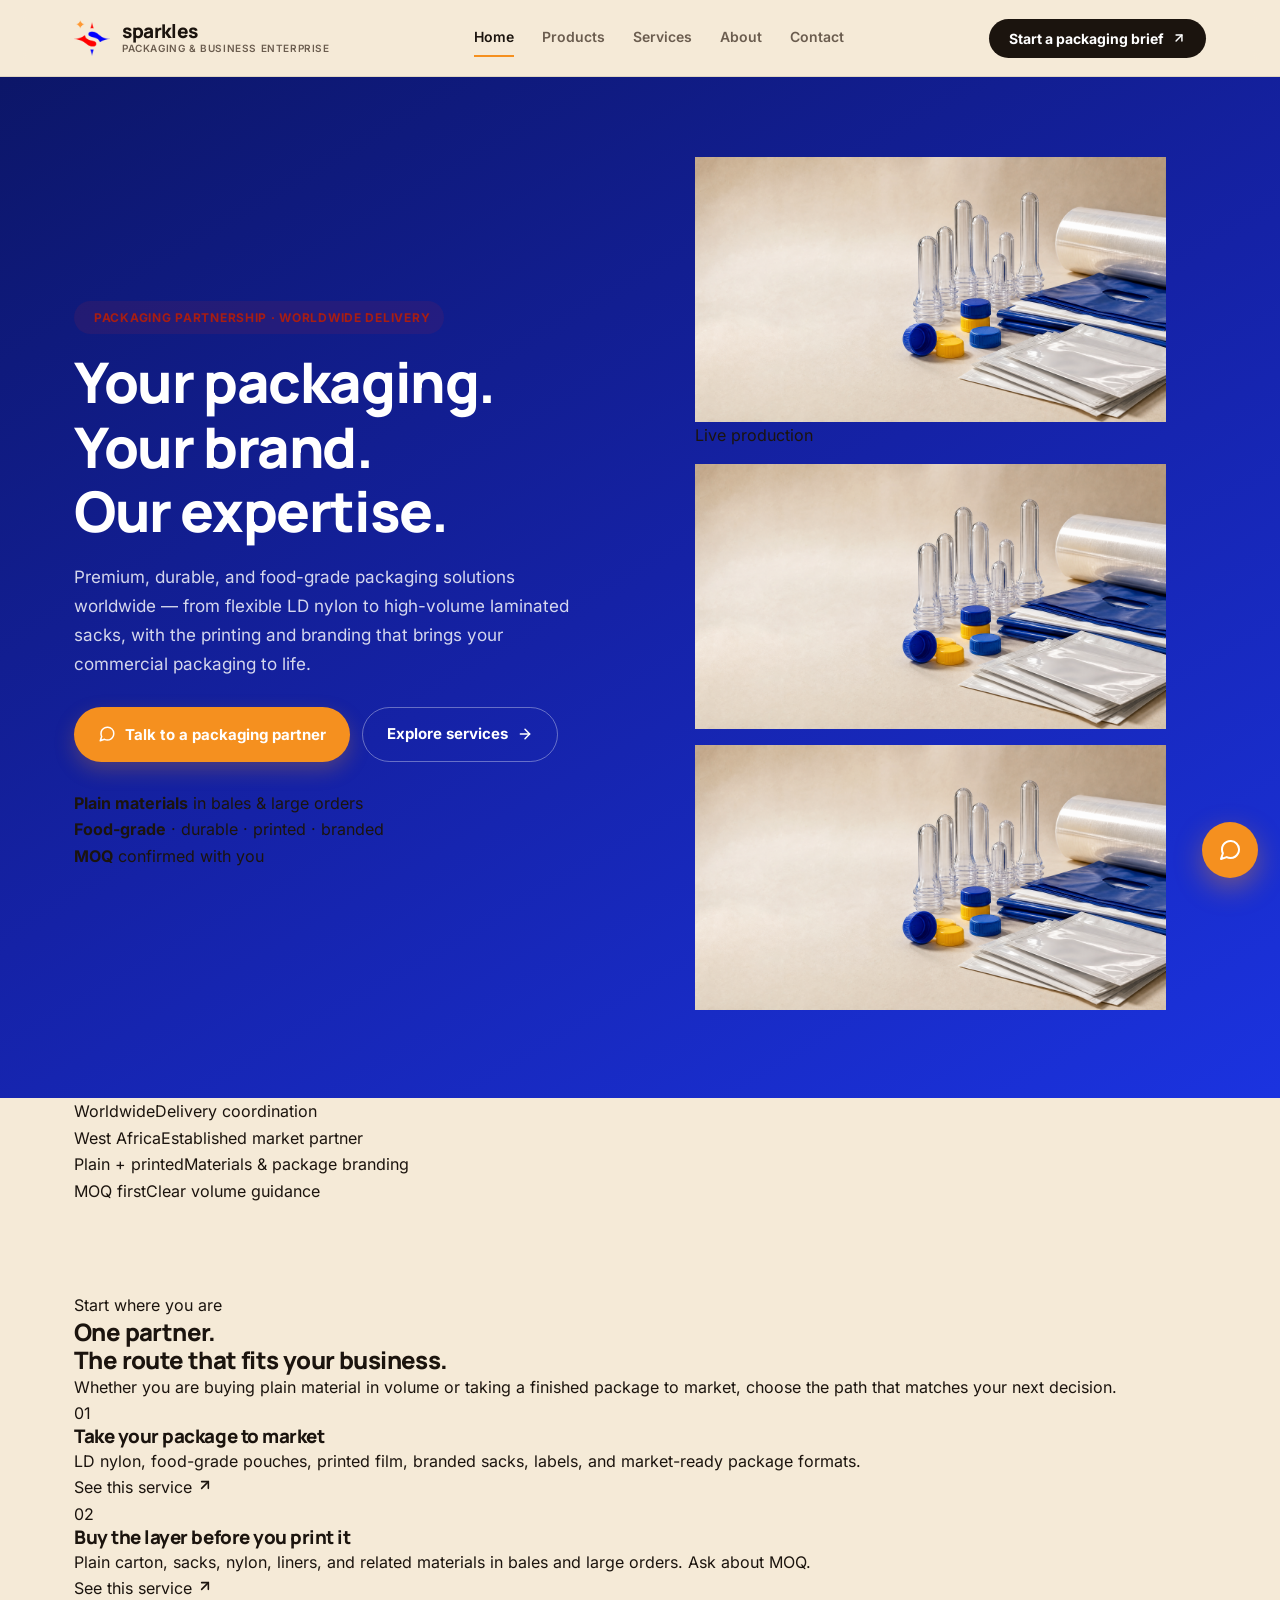
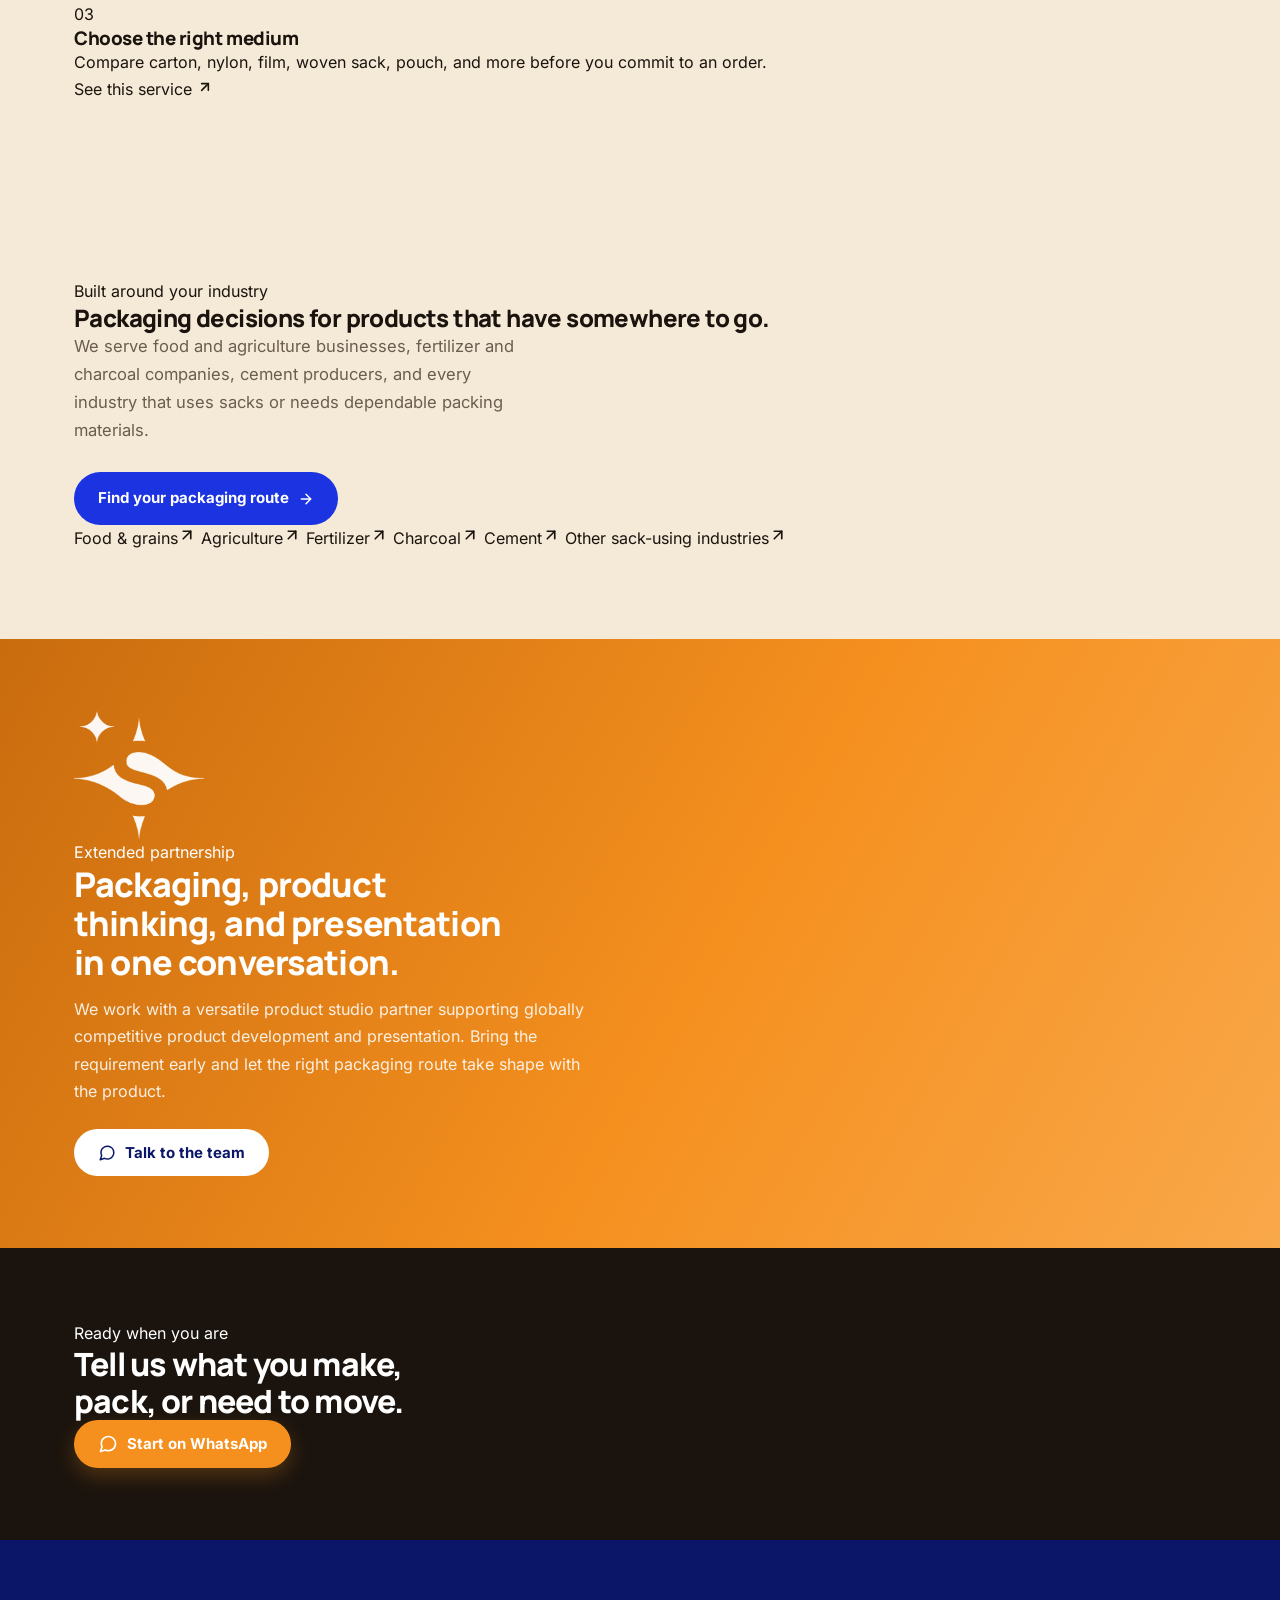
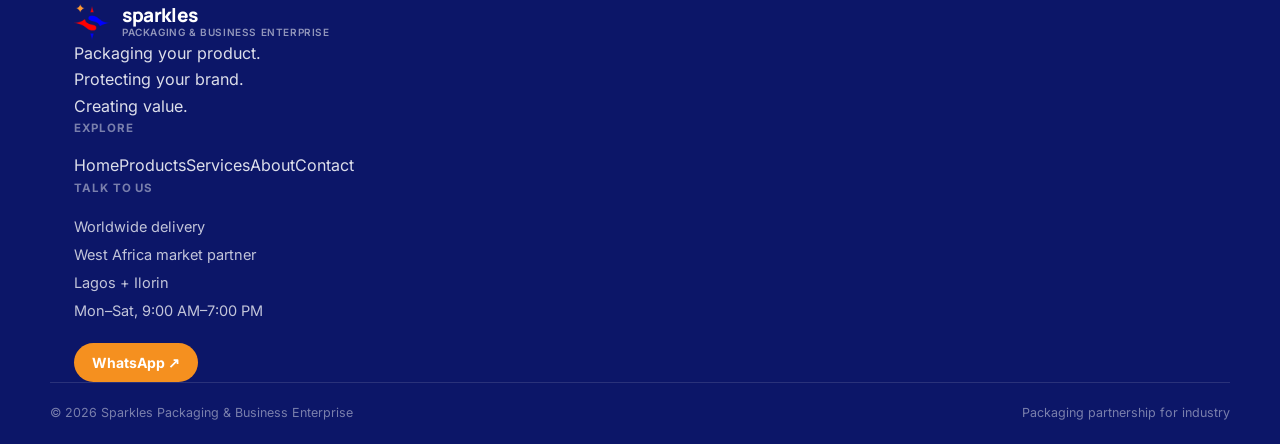
==== commit 8e1b8f0e: "Dramatic premium homepage redesign — exquisite high-end UI with refined hierarchy, elevated cards, a" ====
--- a/index.html
+++ b/index.html
@@ -14,13 +14,10 @@
   <title>Sparkles Packaging — Your Packaging. Your Brand. Our Expertise.</title>
 </head>
 <body>
-  <!-- Header -->
   <header class="site-header">
     <div class="container nav-inner">
       <a class="brand-lockup" href="index.html">
-        <span class="brand-mark-wrap">
-          <img src="assets/img/mark.png" alt="" class="brand-mark">
-        </span>
+        <span class="brand-mark-wrap"><img src="assets/img/mark.png" alt="" class="brand-mark"></span>
         <span class="brand-type">
           <span class="brand-name">sparkles</span>
           <span class="brand-descriptor">Packaging &amp; Business Enterprise</span>
@@ -35,38 +32,31 @@
         <a class="nav-link" href="contact.html">Contact</a>
         <button class="nav-cta mobile-only" data-whatsapp="Hello Sparkles, I would like to start a packaging brief.">
           Start a brief
-          <svg width="15" height="15" viewBox="0 0 24 24" fill="none" stroke="currentColor" stroke-width="2.4" stroke-linecap="round" stroke-linejoin="round"><line x1="7" y1="17" x2="17" y2="7"/><polyline points="7 7 17 7 17 17"/></svg>
+          <svg width="14" height="14" viewBox="0 0 24 24" fill="none" stroke="currentColor" stroke-width="2.5" stroke-linecap="round" stroke-linejoin="round"><line x1="7" y1="17" x2="17" y2="7"/><polyline points="7 7 17 7 17 17"/></svg>
         </button>
       </nav>
 
       <button class="nav-cta desktop-only" data-whatsapp="Hello Sparkles, I would like to start a packaging brief.">
         Start a packaging brief
-        <svg width="15" height="15" viewBox="0 0 24 24" fill="none" stroke="currentColor" stroke-width="2.4" stroke-linecap="round" stroke-linejoin="round"><line x1="7" y1="17" x2="17" y2="7"/><polyline points="7 7 17 7 17 17"/></svg>
+        <svg width="14" height="14" viewBox="0 0 24 24" fill="none" stroke="currentColor" stroke-width="2.5" stroke-linecap="round" stroke-linejoin="round"><line x1="7" y1="17" x2="17" y2="7"/><polyline points="7 7 17 7 17 17"/></svg>
       </button>
 
       <button class="menu-toggle" aria-label="Open navigation" aria-expanded="false">
         <svg width="22" height="22" viewBox="0 0 24 24" fill="none" stroke="currentColor" stroke-width="2.2" stroke-linecap="round">
-          <line x1="4" y1="7" x2="20" y2="7"/>
-          <line x1="4" y1="12" x2="20" y2="12"/>
-          <line x1="4" y1="17" x2="20" y2="17"/>
+          <line x1="4" y1="7" x2="20" y2="7"/><line x1="4" y1="12" x2="20" y2="12"/><line x1="4" y1="17" x2="20" y2="17"/>
         </svg>
       </button>
     </div>
   </header>
 
   <main>
-    <!-- Hero -->
     <section class="hero">
+      <div class="hero-glow"></div>
       <div class="container hero-grid">
         <div class="hero-content">
-          <p class="eyebrow">
-            <svg class="sparkle" width="12" height="12" viewBox="0 0 24 24" fill="currentColor"><path d="M12 1c.6 4.6 1.4 6.9 3.1 8.9 2 2.1 4.3 2.9 8.9 3.1-4.6.6-6.9 1.4-8.9 3.1-2.1 2-2.9 4.3-3.1 8.9-.6-4.6-1.4-6.9-3.1-8.9-2-2.1-4.3-2.9-8.9-3.1 4.6-.6 6.9-1.4 8.9-3.1 2.1-2 2.9-4.3 3.1-8.9z"/></svg>
-            Packaging partnership · Worldwide delivery
-          </p>
-          <h1>Your packaging.<br><span class="highlight">Your brand.</span><br>Our expertise.</h1>
-          <p class="hero-lede">
-            Premium, durable, and food-grade packaging solutions worldwide — from flexible LD nylon to high-volume laminated sacks, with the printing and branding that brings your commercial packaging to life.
-          </p>
+          <div class="eyebrow"><span class="eyebrow-dot"></span> Packaging partnership · Worldwide delivery</div>
+          <h1>Your packaging.<br><span class="text-gradient">Your brand.</span><br>Our expertise.</h1>
+          <p class="hero-lede">Premium, durable, and food-grade packaging solutions worldwide — from flexible LD nylon to high-volume laminated sacks, with the printing and branding that brings your commercial packaging to life.</p>
           <div class="hero-actions">
             <button class="btn btn-primary" data-whatsapp="Hello Sparkles, I would like to speak with a packaging partner about my product.">
               <svg width="18" height="18" viewBox="0 0 24 24" fill="none" stroke="currentColor" stroke-width="2" stroke-linecap="round" stroke-linejoin="round"><path d="M21 11.5a8.38 8.38 0 0 1-.9 3.8 8.5 8.5 0 0 1-7.6 4.7 8.38 8.38 0 0 1-3.8-.9L3 21l1.9-5.7a8.38 8.38 0 0 1-.9-3.8 8.5 8.5 0 0 1 4.7-7.6 8.38 8.38 0 0 1 3.8-.9h.5a8.48 8.48 0 0 1 8 8v.5z"/></svg>
@@ -77,25 +67,28 @@
               <svg width="16" height="16" viewBox="0 0 24 24" fill="none" stroke="currentColor" stroke-width="2.2" stroke-linecap="round" stroke-linejoin="round"><line x1="5" y1="12" x2="19" y2="12"/><polyline points="12 5 19 12 12 19"/></svg>
             </a>
           </div>
-          <p class="hero-note">
-            <strong>Plain materials</strong> in bales and large orders. <strong>Food-grade, durable, printed &amp; branded options</strong> for market. MOQ confirmed with you.
-          </p>
+          <div class="hero-proof">
+            <div class="proof-item"><strong>Plain materials</strong> in bales &amp; large orders</div>
+            <div class="proof-item"><strong>Food-grade</strong> · durable · printed · branded</div>
+            <div class="proof-item"><strong>MOQ</strong> confirmed with you</div>
+          </div>
         </div>
 
         <div class="hero-visual">
-          <div class="video-mosaic">
-            <figure class="video-tile video-main">
+          <div class="video-stage">
+            <figure class="video-main">
               <video autoplay muted loop playsinline preload="metadata" poster="assets/img/hero-still-life.jpg" aria-label="Flexible film printing">
                 <source src="assets/video/printing-line-01.mp4" type="video/mp4">
               </video>
+              <div class="video-label">Live production</div>
             </figure>
-            <div class="video-side">
-              <figure class="video-tile">
+            <div class="video-stack">
+              <figure class="video-secondary">
                 <video autoplay muted loop playsinline preload="metadata" poster="assets/img/hero-still-life.jpg" aria-label="Printed package production">
                   <source src="assets/video/printing-line-02.mp4" type="video/mp4">
                 </video>
               </figure>
-              <figure class="video-tile">
+              <figure class="video-secondary">
                 <video autoplay muted loop playsinline preload="metadata" poster="assets/img/hero-still-life.jpg" aria-label="Industrial sack production">
                   <source src="assets/video/industrial-sacks.mp4" type="video/mp4">
                 </video>
@@ -106,84 +99,56 @@
       </div>
     </section>
 
-    <!-- Trust strip -->
-    <section class="trust-strip">
-      <div class="container trust-grid">
-        <div class="trust-item">
-          <strong>Worldwide</strong>
-          <span>Delivery coordination</span>
-        </div>
-        <div class="trust-item">
-          <strong>West Africa</strong>
-          <span>Established market partner</span>
-        </div>
-        <div class="trust-item">
-          <strong>Plain + printed</strong>
-          <span>Materials and package branding</span>
-        </div>
-        <div class="trust-item">
-          <strong>MOQ first</strong>
-          <span>Clear volume guidance</span>
-        </div>
-      </div>
-    </section>
-
-    <!-- Pathways -->
-    <section class="section">
+    <section class="metrics">
+      <div class="container metrics-grid">
+        <div class="metric"><span class="metric-value">Worldwide</span><span class="metric-label">Delivery coordination</span></div>
+        <div class="metric"><span class="metric-value">West Africa</span><span class="metric-label">Established market partner</span></div>
+        <div class="metric"><span class="metric-value">Plain + printed</span><span class="metric-label">Materials &amp; package branding</span></div>
+        <div class="metric"><span class="metric-value">MOQ first</span><span class="metric-label">Clear volume guidance</span></div>
+      </div>
+    </section>
+
+    <section class="section pathways">
       <div class="container">
-        <div class="section-header">
-          <div>
-            <p class="eyebrow eyebrow-muted">
-              <svg class="sparkle" width="12" height="12" viewBox="0 0 24 24" fill="currentColor"><path d="M12 1c.6 4.6 1.4 6.9 3.1 8.9 2 2.1 4.3 2.9 8.9 3.1-4.6.6-6.9 1.4-8.9 3.1-2.1 2-2.9 4.3-3.1 8.9-.6-4.6-1.4-6.9-3.1-8.9-2-2.1-4.3-2.9-8.9-3.1 4.6-.6 6.9-1.4 8.9-3.1 2.1-2 2.9-4.3 3.1-8.9z"/></svg>
-              Start where you are
-            </p>
-            <h2>One partner. The route that fits your business.</h2>
-          </div>
-          <p class="section-desc">Whether you are buying plain material in volume or taking a finished package to market, choose the path that matches your next decision.</p>
-        </div>
-
-        <div class="cards-grid">
-          <a class="card" href="services.html">
-            <div class="card-accent blue"></div>
-            <h3>Take your package to market</h3>
-            <p>LD nylon, food-grade pouches, printed film, branded sacks, labels, and market-ready package formats.</p>
-            <span class="card-link">
-              See this service
-              <svg width="15" height="15" viewBox="0 0 24 24" fill="none" stroke="currentColor" stroke-width="2.4" stroke-linecap="round" stroke-linejoin="round"><line x1="7" y1="17" x2="17" y2="7"/><polyline points="7 7 17 7 17 17"/></svg>
-            </span>
-          </a>
-
-          <a class="card" href="materials.html">
-            <div class="card-accent orange"></div>
-            <h3>Buy the layer before you print it</h3>
-            <p>Plain carton, sacks, nylon, liners, and related materials in bales and large orders. Ask about MOQ.</p>
-            <span class="card-link">
-              See this service
-              <svg width="15" height="15" viewBox="0 0 24 24" fill="none" stroke="currentColor" stroke-width="2.4" stroke-linecap="round" stroke-linejoin="round"><line x1="7" y1="17" x2="17" y2="7"/><polyline points="7 7 17 7 17 17"/></svg>
-            </span>
-          </a>
-
-          <a class="card" href="consultation.html">
-            <div class="card-accent red"></div>
-            <h3>Choose the right medium</h3>
-            <p>Compare carton, nylon, film, woven sack, pouch, and more before you commit to an order.</p>
-            <span class="card-link">
-              See this service
-              <svg width="15" height="15" viewBox="0 0 24 24" fill="none" stroke="currentColor" stroke-width="2.4" stroke-linecap="round" stroke-linejoin="round"><line x1="7" y1="17" x2="17" y2="7"/><polyline points="7 7 17 7 17 17"/></svg>
-            </span>
-          </a>
-        </div>
-      </div>
-    </section>
-
-    <!-- Industries -->
-    <section class="section section-paper">
-      <div class="container industry-grid">
-        <div class="industry-copy">
-          <p class="eyebrow eyebrow-blue">
-            <svg class="sparkle" width="12" height="12" viewBox="0 0 24 24" fill="currentColor"><path d="M12 1c.6 4.6 1.4 6.9 3.1 8.9 2 2.1 4.3 2.9 8.9 3.1-4.6.6-6.9 1.4-8.9 3.1-2.1 2-2.9 4.3-3.1 8.9-.6-4.6-1.4-6.9-3.1-8.9-2-2.1-4.3-2.9-8.9-3.1 4.6-.6 6.9-1.4 8.9-3.1 2.1-2 2.9-4.3 3.1-8.9z"/></svg>
-            Built around your industry
-          </p>
+        <div class="section-intro">
+          <span class="section-tag">Start where you are</span>
+          <h2>One partner.<br>The route that fits your business.</h2>
+          <p>Whether you are buying plain material in volume or taking a finished package to market, choose the path that matches your next decision.</p>
+        </div>
+
+        <div class="route-grid">
+          <a class="route-card" href="services.html">
+            <div class="route-number">01</div>
+            <div class="route-body">
+              <h3>Take your package to market</h3>
+              <p>LD nylon, food-grade pouches, printed film, branded sacks, labels, and market-ready package formats.</p>
+            </div>
+            <span class="route-cta">See this service <svg width="16" height="16" viewBox="0 0 24 24" fill="none" stroke="currentColor" stroke-width="2.4" stroke-linecap="round" stroke-linejoin="round"><line x1="7" y1="17" x2="17" y2="7"/><polyline points="7 7 17 7 17 17"/></svg></span>
+          </a>
+          <a class="route-card route-warm" href="materials.html">
+            <div class="route-number">02</div>
+            <div class="route-body">
+              <h3>Buy the layer before you print it</h3>
+              <p>Plain carton, sacks, nylon, liners, and related materials in bales and large orders. Ask about MOQ.</p>
+            </div>
+            <span class="route-cta">See this service <svg width="16" height="16" viewBox="0 0 24 24" fill="none" stroke="currentColor" stroke-width="2.4" stroke-linecap="round" stroke-linejoin="round"><line x1="7" y1="17" x2="17" y2="7"/><polyline points="7 7 17 7 17 17"/></svg></span>
+          </a>
+          <a class="route-card route-accent" href="consultation.html">
+            <div class="route-number">03</div>
+            <div class="route-body">
+              <h3>Choose the right medium</h3>
+              <p>Compare carton, nylon, film, woven sack, pouch, and more before you commit to an order.</p>
+            </div>
+            <span class="route-cta">See this service <svg width="16" height="16" viewBox="0 0 24 24" fill="none" stroke="currentColor" stroke-width="2.4" stroke-linecap="round" stroke-linejoin="round"><line x1="7" y1="17" x2="17" y2="7"/><polyline points="7 7 17 7 17 17"/></svg></span>
+          </a>
+        </div>
+      </div>
+    </section>
+
+    <section class="section industries">
+      <div class="container industries-layout">
+        <div class="industries-copy">
+          <span class="section-tag tag-blue">Built around your industry</span>
           <h2>Packaging decisions for products that have somewhere to go.</h2>
           <p class="lead">We serve food and agriculture businesses, fertilizer and charcoal companies, cement producers, and every industry that uses sacks or needs dependable packing materials.</p>
           <a class="btn btn-dark" href="consultation.html">
@@ -191,27 +156,24 @@
             <svg width="16" height="16" viewBox="0 0 24 24" fill="none" stroke="currentColor" stroke-width="2.2" stroke-linecap="round" stroke-linejoin="round"><line x1="5" y1="12" x2="19" y2="12"/><polyline points="12 5 19 12 12 19"/></svg>
           </a>
         </div>
-
-        <div class="chip-grid">
-          <a href="services.html" class="chip">Food &amp; grains <svg width="14" height="14" viewBox="0 0 24 24" fill="none" stroke="currentColor" stroke-width="2.4" stroke-linecap="round" stroke-linejoin="round"><line x1="7" y1="17" x2="17" y2="7"/><polyline points="7 7 17 7 17 17"/></svg></a>
-          <a href="services.html" class="chip">Agriculture <svg width="14" height="14" viewBox="0 0 24 24" fill="none" stroke="currentColor" stroke-width="2.4" stroke-linecap="round" stroke-linejoin="round"><line x1="7" y1="17" x2="17" y2="7"/><polyline points="7 7 17 7 17 17"/></svg></a>
-          <a href="services.html" class="chip">Fertilizer <svg width="14" height="14" viewBox="0 0 24 24" fill="none" stroke="currentColor" stroke-width="2.4" stroke-linecap="round" stroke-linejoin="round"><line x1="7" y1="17" x2="17" y2="7"/><polyline points="7 7 17 7 17 17"/></svg></a>
-          <a href="services.html" class="chip">Charcoal <svg width="14" height="14" viewBox="0 0 24 24" fill="none" stroke="currentColor" stroke-width="2.4" stroke-linecap="round" stroke-linejoin="round"><line x1="7" y1="17" x2="17" y2="7"/><polyline points="7 7 17 7 17 17"/></svg></a>
-          <a href="services.html" class="chip">Cement <svg width="14" height="14" viewBox="0 0 24 24" fill="none" stroke="currentColor" stroke-width="2.4" stroke-linecap="round" stroke-linejoin="round"><line x1="7" y1="17" x2="17" y2="7"/><polyline points="7 7 17 7 17 17"/></svg></a>
-          <a href="services.html" class="chip">Other sack-using industries <svg width="14" height="14" viewBox="0 0 24 24" fill="none" stroke="currentColor" stroke-width="2.4" stroke-linecap="round" stroke-linejoin="round"><line x1="7" y1="17" x2="17" y2="7"/><polyline points="7 7 17 7 17 17"/></svg></a>
-        </div>
-      </div>
-    </section>
-
-    <!-- Partnership -->
+        <div class="industry-list">
+          <a href="services.html" class="industry-item"><span>Food &amp; grains</span><svg width="18" height="18" viewBox="0 0 24 24" fill="none" stroke="currentColor" stroke-width="2.2" stroke-linecap="round" stroke-linejoin="round"><line x1="7" y1="17" x2="17" y2="7"/><polyline points="7 7 17 7 17 17"/></svg></a>
+          <a href="services.html" class="industry-item"><span>Agriculture</span><svg width="18" height="18" viewBox="0 0 24 24" fill="none" stroke="currentColor" stroke-width="2.2" stroke-linecap="round" stroke-linejoin="round"><line x1="7" y1="17" x2="17" y2="7"/><polyline points="7 7 17 7 17 17"/></svg></a>
+          <a href="services.html" class="industry-item"><span>Fertilizer</span><svg width="18" height="18" viewBox="0 0 24 24" fill="none" stroke="currentColor" stroke-width="2.2" stroke-linecap="round" stroke-linejoin="round"><line x1="7" y1="17" x2="17" y2="7"/><polyline points="7 7 17 7 17 17"/></svg></a>
+          <a href="services.html" class="industry-item"><span>Charcoal</span><svg width="18" height="18" viewBox="0 0 24 24" fill="none" stroke="currentColor" stroke-width="2.2" stroke-linecap="round" stroke-linejoin="round"><line x1="7" y1="17" x2="17" y2="7"/><polyline points="7 7 17 7 17 17"/></svg></a>
+          <a href="services.html" class="industry-item"><span>Cement</span><svg width="18" height="18" viewBox="0 0 24 24" fill="none" stroke="currentColor" stroke-width="2.2" stroke-linecap="round" stroke-linejoin="round"><line x1="7" y1="17" x2="17" y2="7"/><polyline points="7 7 17 7 17 17"/></svg></a>
+          <a href="services.html" class="industry-item"><span>Other sack-using industries</span><svg width="18" height="18" viewBox="0 0 24 24" fill="none" stroke="currentColor" stroke-width="2.2" stroke-linecap="round" stroke-linejoin="round"><line x1="7" y1="17" x2="17" y2="7"/><polyline points="7 7 17 7 17 17"/></svg></a>
+        </div>
+      </div>
+    </section>
+
     <section class="partnership">
-      <div class="container partnership-grid">
-        <img src="assets/img/mark.png" alt="Sparkles packaging mark" class="partnership-mark">
-        <div>
-          <p class="eyebrow eyebrow-light">
-            <svg class="sparkle" width="12" height="12" viewBox="0 0 24 24" fill="currentColor"><path d="M12 1c.6 4.6 1.4 6.9 3.1 8.9 2 2.1 4.3 2.9 8.9 3.1-4.6.6-6.9 1.4-8.9 3.1-2.1 2-2.9 4.3-3.1 8.9-.6-4.6-1.4-6.9-3.1-8.9-2-2.1-4.3-2.9-8.9-3.1 4.6-.6 6.9-1.4 8.9-3.1 2.1-2 2.9-4.3 3.1-8.9z"/></svg>
-            Extended partnership
-          </p>
+      <div class="container partnership-inner">
+        <div class="partnership-visual">
+          <img src="assets/img/mark.png" alt="Sparkles" class="partnership-mark">
+        </div>
+        <div class="partnership-copy">
+          <span class="section-tag tag-light">Extended partnership</span>
           <h2>Packaging, product thinking, and presentation in one conversation.</h2>
           <p>We work with a versatile product studio partner supporting globally competitive product development and presentation. Bring the requirement early and let the right packaging route take shape with the product.</p>
           <button class="btn btn-light" data-whatsapp="Hello Sparkles, I would like to discuss packaging and product presentation for my business.">
@@ -222,58 +184,48 @@
       </div>
     </section>
 
-    <!-- Final CTA -->
     <section class="final-cta">
-      <div class="container final-cta-inner">
-        <div>
-          <p class="eyebrow eyebrow-light">
-            <svg class="sparkle" width="12" height="12" viewBox="0 0 24 24" fill="currentColor"><path d="M12 1c.6 4.6 1.4 6.9 3.1 8.9 2 2.1 4.3 2.9 8.9 3.1-4.6.6-6.9 1.4-8.9 3.1-2.1 2-2.9 4.3-3.1 8.9-.6-4.6-1.4-6.9-3.1-8.9-2-2.1-4.3-2.9-8.9-3.1 4.6-.6 6.9-1.4 8.9-3.1 2.1-2 2.9-4.3 3.1-8.9z"/></svg>
-            Ready when you are
-          </p>
-          <h2>Tell us what you make, pack, or need to move.</h2>
-        </div>
-        <button class="btn btn-primary" data-whatsapp="Hello Sparkles, I would like to start a packaging conversation.">
-          <svg width="18" height="18" viewBox="0 0 24 24" fill="none" stroke="currentColor" stroke-width="2" stroke-linecap="round" stroke-linejoin="round"><path d="M21 11.5a8.38 8.38 0 0 1-.9 3.8 8.5 8.5 0 0 1-7.6 4.7 8.38 8.38 0 0 1-3.8-.9L3 21l1.9-5.7a8.38 8.38 0 0 1-.9-3.8 8.5 8.5 0 0 1 4.7-7.6 8.38 8.38 0 0 1 3.8-.9h.5a8.48 8.48 0 0 1 8 8v.5z"/></svg>
+      <div class="container final-inner">
+        <div class="final-copy">
+          <span class="section-tag tag-light">Ready when you are</span>
+          <h2>Tell us what you make,<br>pack, or need to move.</h2>
+        </div>
+        <button class="btn btn-primary btn-lg" data-whatsapp="Hello Sparkles, I would like to start a packaging conversation.">
+          <svg width="20" height="20" viewBox="0 0 24 24" fill="none" stroke="currentColor" stroke-width="2" stroke-linecap="round" stroke-linejoin="round"><path d="M21 11.5a8.38 8.38 0 0 1-.9 3.8 8.5 8.5 0 0 1-7.6 4.7 8.38 8.38 0 0 1-3.8-.9L3 21l1.9-5.7a8.38 8.38 0 0 1-.9-3.8 8.5 8.5 0 0 1 4.7-7.6 8.38 8.38 0 0 1 3.8-.9h.5a8.48 8.48 0 0 1 8 8v.5z"/></svg>
           Start on WhatsApp
         </button>
       </div>
     </section>
   </main>
 
-  <!-- Footer -->
   <footer class="site-footer">
-    <div class="container footer-grid">
-      <div class="footer-brand-block">
+    <div class="container footer-top">
+      <div class="footer-brand-col">
         <a class="brand-lockup footer-brand" href="index.html">
-          <span class="brand-mark-wrap">
-            <img src="assets/img/mark.png" alt="" class="brand-mark">
-          </span>
+          <span class="brand-mark-wrap"><img src="assets/img/mark.png" alt="" class="brand-mark"></span>
           <span class="brand-type">
             <span class="brand-name">sparkles</span>
             <span class="brand-descriptor">Packaging &amp; Business Enterprise</span>
           </span>
         </a>
-        <p>Packaging your product.<br>Protecting your brand.<br>Creating value.</p>
-      </div>
-
-      <div>
+        <p class="footer-tagline">Packaging your product.<br>Protecting your brand.<br>Creating value.</p>
+      </div>
+      <div class="footer-links">
         <p class="footer-label">Explore</p>
         <a href="services.html">Services</a>
         <a href="products.html">Products</a>
         <a href="materials.html">Materials &amp; sacks</a>
         <a href="consultation.html">Consultation</a>
       </div>
-
       <div class="footer-contact">
         <p class="footer-label">Talk to us</p>
         <span>Worldwide delivery</span>
         <span>West Africa market partner</span>
         <span>Lagos + Ilorin</span>
         <span>Mon–Sat, 9:00 AM–7:00 PM</span>
-        <button data-whatsapp="Hello Sparkles, I would like to speak with your packaging team.">WhatsApp ↗</button>
+        <button class="footer-wa" data-whatsapp="Hello Sparkles, I would like to speak with your packaging team.">WhatsApp ↗</button>
       </div>
     </div>
-
     <div class="container footer-bottom">
       <span>&copy; 2026 Sparkles Packaging &amp; Business Enterprise</span>
       <span>Packaging partnership for industry</span>
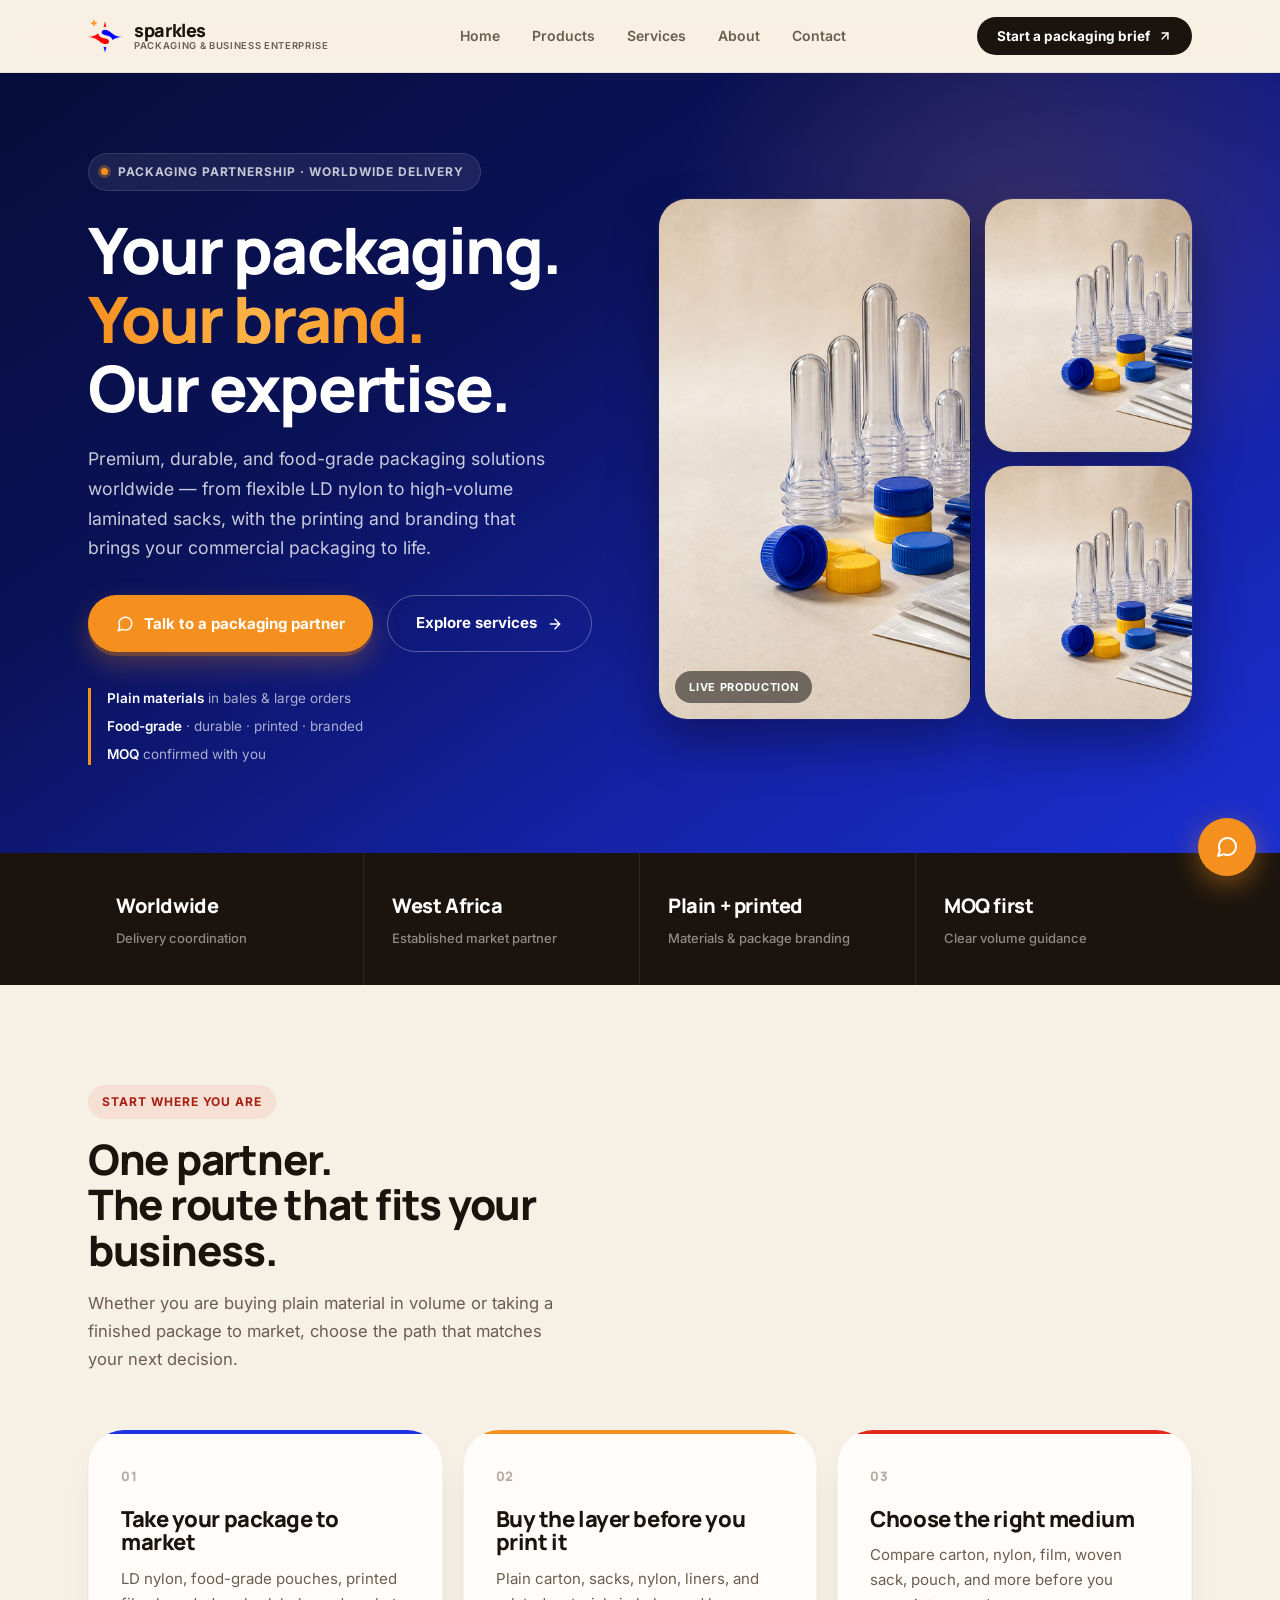
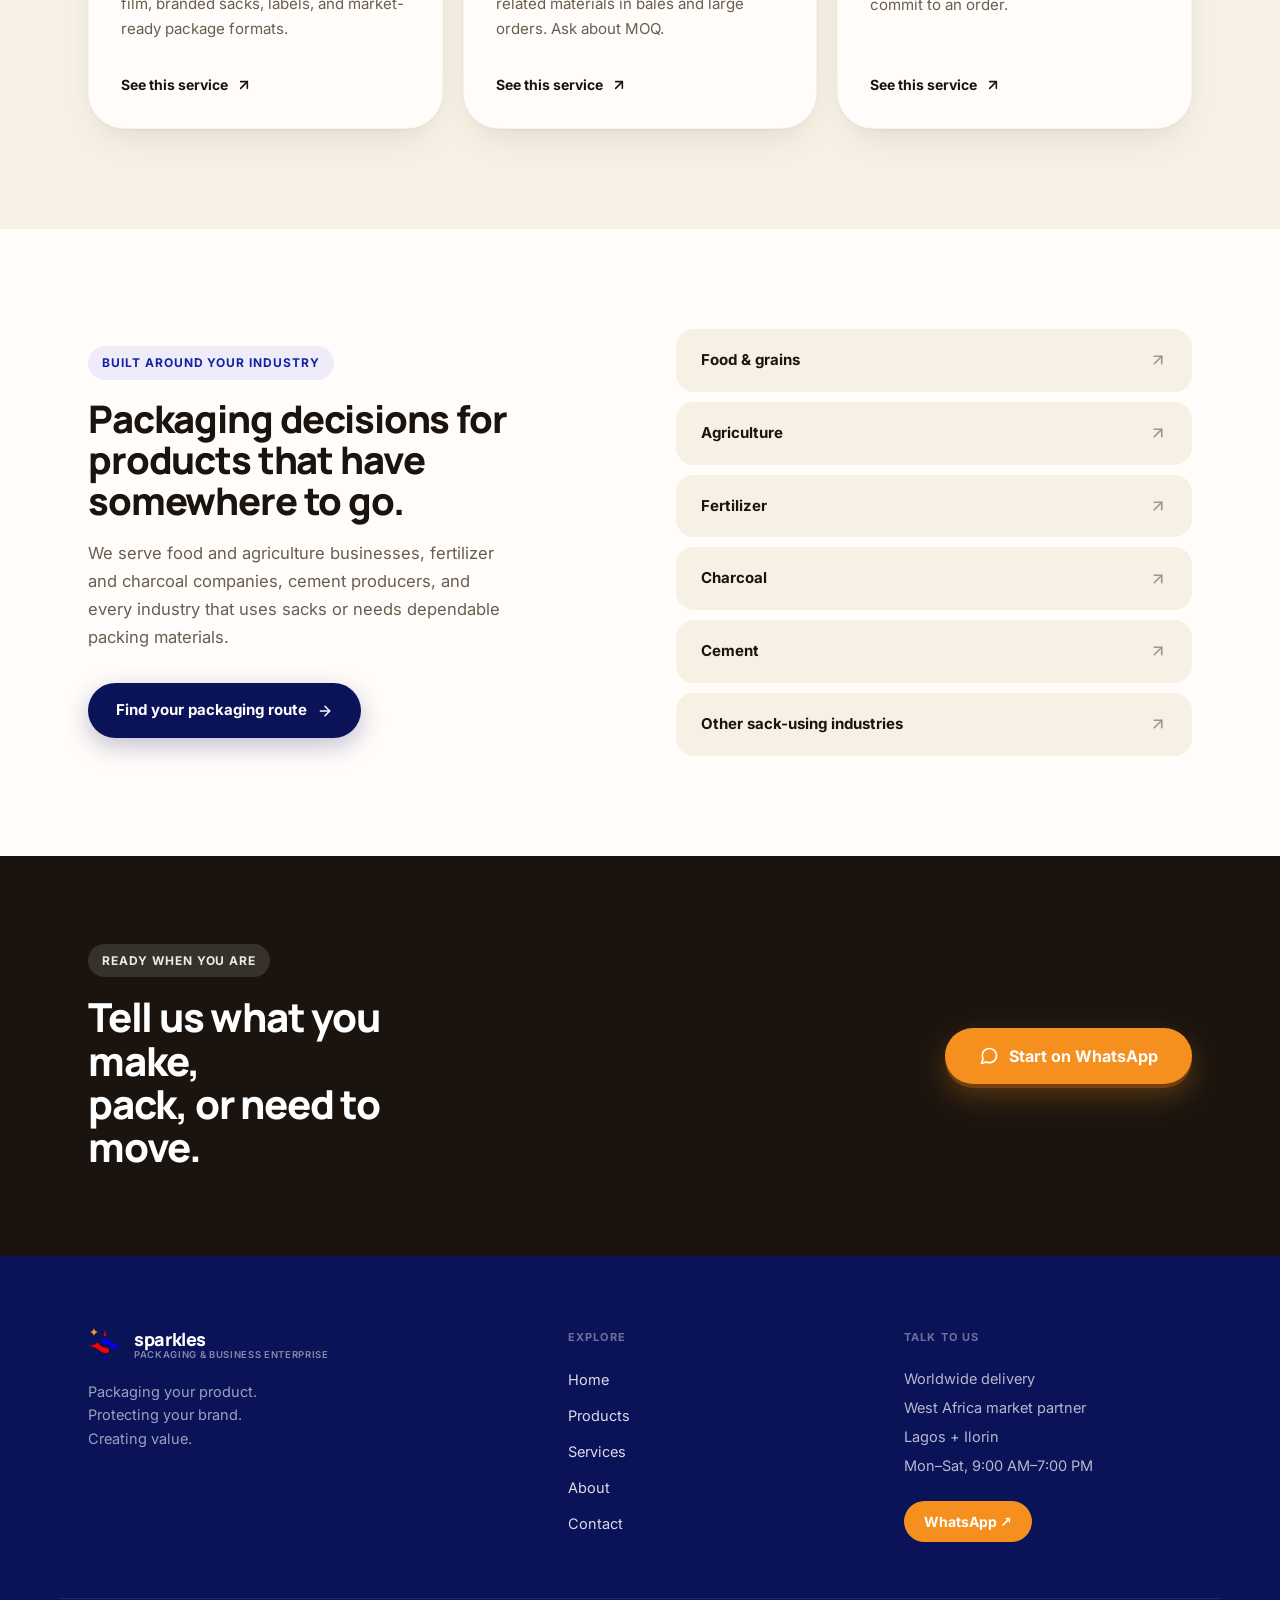
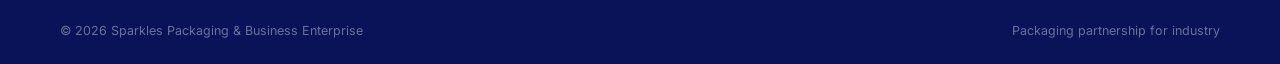
==== commit 05f23eca: "Remove partnership section · add glassmorphism · white section backgrounds for sharp contrast" ====
--- a/index.html
+++ b/index.html
@@ -167,23 +167,6 @@
       </div>
     </section>
 
-    <section class="partnership">
-      <div class="container partnership-inner">
-        <div class="partnership-visual">
-          <img src="assets/img/mark.png" alt="Sparkles" class="partnership-mark">
-        </div>
-        <div class="partnership-copy">
-          <span class="section-tag tag-light">Extended partnership</span>
-          <h2>Packaging, product thinking, and presentation in one conversation.</h2>
-          <p>We work with a versatile product studio partner supporting globally competitive product development and presentation. Bring the requirement early and let the right packaging route take shape with the product.</p>
-          <button class="btn btn-light" data-whatsapp="Hello Sparkles, I would like to discuss packaging and product presentation for my business.">
-            <svg width="18" height="18" viewBox="0 0 24 24" fill="none" stroke="currentColor" stroke-width="2" stroke-linecap="round" stroke-linejoin="round"><path d="M21 11.5a8.38 8.38 0 0 1-.9 3.8 8.5 8.5 0 0 1-7.6 4.7 8.38 8.38 0 0 1-3.8-.9L3 21l1.9-5.7a8.38 8.38 0 0 1-.9-3.8 8.5 8.5 0 0 1 4.7-7.6 8.38 8.38 0 0 1 3.8-.9h.5a8.48 8.48 0 0 1 8 8v.5z"/></svg>
-            Talk to the team
-          </button>
-        </div>
-      </div>
-    </section>
-
     <section class="final-cta">
       <div class="container final-inner">
         <div class="final-copy">
--- a/assets/styles.css
+++ b/assets/styles.css
@@ -1,6 +1,6 @@
 /* ==========================================================================
-   Sparkles Packaging — Modern Clean UI
-   Same brand colors, refined layout, more whitespace, cleaner hierarchy
+   Sparkles Packaging — Exquisite Premium UI
+   Dramatic, refined, high-end redesign. Brand colors preserved.
    ========================================================================== */
 
 @font-face { font-family:"Manrope"; font-style:normal; font-weight:500; src:url("fonts/manrope-latin-500-normal.woff2") format("woff2"); font-display:swap; }
@@ -16,24 +16,25 @@
 :root {
   --ink: #1B140E;
   --ink-soft: #6B5D4F;
-  --kraft: #F5EAD7;
-  --paper: #FFFCF5;
+  --kraft: #F7F0E4;
+  --paper: #FFFCFA;
   --blue: #1B33E0;
-  --blue-deep: #0C1668;
+  --blue-deep: #0A1258;
   --blue-mid: #1522A6;
   --red: #E4291B;
   --red-deep: #A81D12;
   --orange: #F5901F;
   --orange-deep: #C96C0E;
-  --line: rgba(27,20,14,0.10);
-
-  --display: "Manrope", "Inter", sans-serif;
-  --body: "Inter", sans-serif;
-
-  --container: 1180px;
-  --r-sm: 10px;
-  --r-md: 16px;
-  --r-lg: 24px;
+  --line: rgba(27,20,14,0.08);
+
+  --display: "Manrope", "Inter", system-ui, sans-serif;
+  --body: "Inter", system-ui, sans-serif;
+
+  --container: 1160px;
+  --r-sm: 12px;
+  --r-md: 18px;
+  --r-lg: 28px;
+  --r-xl: 36px;
   --r-pill: 999px;
 }
 
@@ -48,25 +49,22 @@
   font-size: 16px;
   line-height: 1.65;
   -webkit-font-smoothing: antialiased;
+  text-rendering: optimizeLegibility;
 }
 
 img, video { max-width: 100%; display: block; }
 a { color: inherit; text-decoration: none; }
-button { font-family: inherit; cursor: pointer; }
-ul { margin: 0; padding: 0; list-style: none; }
+button { font-family: inherit; cursor: pointer; border: none; background: none; }
 h1, h2, h3, h4 {
   font-family: var(--display);
   margin: 0;
   font-weight: 800;
-  letter-spacing: -0.025em;
-  line-height: 1.15;
+  letter-spacing: -0.03em;
+  line-height: 1.08;
 }
 p { margin: 0; }
 
-:focus-visible {
-  outline: 3px solid var(--orange);
-  outline-offset: 3px;
-}
+:focus-visible { outline: 3px solid var(--orange); outline-offset: 3px; }
 
 @media (prefers-reduced-motion: reduce) {
   *, *::before, *::after {
@@ -77,126 +75,78 @@
   }
 }
 
-.container {
-  max-width: var(--container);
-  margin: 0 auto;
-  padding: 0 24px;
-}
-
-.section {
-  padding: 88px 0;
-}
-
-.section-paper {
-  background: var(--paper);
-}
-
-@media (max-width: 720px) {
-  .section { padding: 56px 0; }
-}
-
-/* ---------- Eyebrow ---------- */
-.eyebrow {
-  display: inline-flex;
-  align-items: center;
-  gap: 8px;
-  font-size: 12px;
-  font-weight: 700;
-  letter-spacing: 0.06em;
-  text-transform: uppercase;
-  padding: 7px 14px 7px 12px;
-  border-radius: var(--r-pill);
-  background: rgba(228, 41, 27, 0.09);
-  color: var(--red-deep);
-  margin-bottom: 16px;
-}
-
-.eyebrow-blue {
-  background: rgba(27, 51, 224, 0.09);
-  color: var(--blue-mid);
-}
-
-.eyebrow-muted {
-  background: rgba(27, 20, 14, 0.06);
-  color: var(--ink-soft);
-}
-
-.eyebrow-light {
-  background: rgba(255, 255, 255, 0.15);
-  color: #fff;
-}
-
-.sparkle { flex: none; }
-
-/* ---------- Buttons ---------- */
+.container { max-width: var(--container); margin: 0 auto; padding: 0 28px; }
+.section { padding: 100px 0; }
+@media (max-width: 720px) { .section { padding: 64px 0; } }
+
+/* ========== Buttons ========== */
 .btn {
   display: inline-flex;
   align-items: center;
-  gap: 9px;
-  font-family: var(--body);
+  gap: 10px;
   font-size: 15px;
   font-weight: 700;
-  padding: 14px 24px;
-  border: none;
+  padding: 15px 28px;
   border-radius: var(--r-pill);
   white-space: nowrap;
-  transition: transform 0.15s ease, box-shadow 0.15s ease, background 0.15s ease, color 0.15s ease;
+  transition: transform 0.2s ease, box-shadow 0.2s ease, background 0.2s ease, color 0.2s ease, border-color 0.2s ease;
 }
 
 .btn-primary {
   background: var(--orange);
   color: #fff;
-  box-shadow: 0 8px 20px rgba(245, 144, 31, 0.25);
+  box-shadow: 0 4px 0 rgba(201,108,14,0.35), 0 12px 28px rgba(245,144,31,0.28);
 }
 
 .btn-primary:hover {
   background: var(--orange-deep);
-  transform: translateY(-1px);
-  box-shadow: 0 12px 28px rgba(245, 144, 31, 0.35);
-}
+  transform: translateY(-2px);
+  box-shadow: 0 6px 0 rgba(201,108,14,0.4), 0 18px 36px rgba(245,144,31,0.35);
+}
+
+.btn-primary:active { transform: translateY(1px); box-shadow: 0 2px 0 rgba(201,108,14,0.3); }
 
 .btn-dark {
+  background: var(--blue-deep);
+  color: #fff;
+  box-shadow: 0 8px 24px rgba(10,18,88,0.25);
+}
+.btn-dark:hover {
   background: var(--blue);
-  color: #fff;
-}
-
-.btn-dark:hover {
-  background: var(--blue-mid);
-  transform: translateY(-1px);
-  box-shadow: 0 8px 20px rgba(27, 51, 224, 0.3);
+  transform: translateY(-2px);
+  box-shadow: 0 12px 32px rgba(27,51,224,0.3);
 }
 
 .btn-ghost {
   background: transparent;
   color: #fff;
-  border: 1.5px solid rgba(255, 255, 255, 0.35);
-}
-
+  border: 1.5px solid rgba(255,255,255,0.3);
+}
 .btn-ghost:hover {
-  background: rgba(255, 255, 255, 0.1);
-  border-color: rgba(255, 255, 255, 0.6);
+  background: rgba(255,255,255,0.1);
+  border-color: rgba(255,255,255,0.55);
 }
 
 .btn-light {
   background: #fff;
   color: var(--blue-deep);
-}
-
+  box-shadow: 0 8px 24px rgba(0,0,0,0.12);
+}
 .btn-light:hover {
-  background: var(--orange);
-  color: #fff;
-  transform: translateY(-1px);
-}
-
-.btn:active { transform: translateY(1px); }
-
-/* ---------- Header ---------- */
+  background: var(--ink);
+  color: #fff;
+  transform: translateY(-2px);
+}
+
+.btn-lg { padding: 18px 34px; font-size: 16px; }
+
+/* ========== Header ========== */
 .site-header {
   position: sticky;
   top: 0;
-  z-index: 40;
-  background: rgba(245, 234, 215, 0.9);
-  backdrop-filter: blur(12px);
+  z-index: 50;
+  background: rgba(247,240,228,0.85);
+  backdrop-filter: blur(16px) saturate(1.4);
   border-bottom: 1px solid var(--line);
 }
 
@@ -204,96 +154,56 @@
   display: flex;
   align-items: center;
   justify-content: space-between;
-  height: 76px;
-}
-
-.brand-lockup {
-  display: flex;
-  align-items: center;
-  gap: 12px;
-}
-
-.brand-mark-wrap {
-  width: 36px;
-  height: 36px;
-  display: flex;
-  align-items: center;
-  justify-content: center;
-}
-
-.brand-mark {
-  width: 100%;
-  height: 100%;
-  object-fit: contain;
-}
-
-.brand-type {
-  display: flex;
-  flex-direction: column;
-  line-height: 1.15;
-}
-
-.brand-name {
-  font-family: var(--display);
-  font-weight: 800;
-  font-size: 19px;
-  letter-spacing: -0.02em;
-  text-transform: lowercase;
-}
-
-.brand-descriptor {
-  font-size: 10px;
-  font-weight: 600;
-  letter-spacing: 0.06em;
-  text-transform: uppercase;
-  color: var(--ink-soft);
-}
-
-.main-nav {
-  display: flex;
-  align-items: center;
-  gap: 28px;
-}
-
+  height: 72px;
+}
+
+.brand-lockup { display: flex; align-items: center; gap: 12px; }
+.brand-mark-wrap { width: 34px; height: 34px; display: flex; align-items: center; justify-content: center; }
+.brand-mark { width: 100%; height: 100%; object-fit: contain; }
+.brand-type { display: flex; flex-direction: column; line-height: 1.15; }
+.brand-name { font-family: var(--display); font-weight: 800; font-size: 18px; letter-spacing: -0.02em; text-transform: lowercase; }
+.brand-descriptor { font-size: 9.5px; font-weight: 600; letter-spacing: 0.07em; text-transform: uppercase; color: var(--ink-soft); }
+
+.main-nav { display: flex; align-items: center; gap: 32px; }
 .nav-link {
   font-size: 14px;
   font-weight: 600;
   color: var(--ink-soft);
   padding: 6px 0;
-  border-bottom: 2px solid transparent;
-  transition: color 0.15s ease, border-color 0.15s ease;
-}
-
-.nav-link:hover,
-.nav-link.is-active {
-  color: var(--ink);
-  border-color: var(--orange);
-}
+  position: relative;
+  transition: color 0.15s ease;
+}
+.nav-link::after {
+  content: "";
+  position: absolute;
+  left: 0; right: 0; bottom: 0;
+  height: 2px;
+  background: var(--orange);
+  transform: scaleX(0);
+  transform-origin: left;
+  transition: transform 0.2s ease;
+}
+.nav-link:hover { color: var(--ink); }
+.nav-link:hover::after { transform: scaleX(1); }
 
 .nav-cta {
   display: inline-flex;
   align-items: center;
   gap: 8px;
-  font-size: 14px;
+  font-size: 13.5px;
   font-weight: 700;
   padding: 11px 20px;
   background: var(--ink);
   color: #fff;
-  border: none;
   border-radius: var(--r-pill);
-  transition: background 0.15s ease;
-}
-
-.nav-cta:hover {
-  background: var(--blue-deep);
-}
+  transition: background 0.15s ease, transform 0.15s ease;
+}
+.nav-cta:hover { background: var(--blue-deep); transform: translateY(-1px); }
 
 .desktop-only { display: inline-flex; }
 .mobile-only { display: none; }
-
 .menu-toggle {
   display: none;
-  background: none;
   border: 1.5px solid var(--line);
   border-radius: var(--r-pill);
   padding: 8px;
@@ -303,476 +213,526 @@
 @media (max-width: 920px) {
   .main-nav {
     position: fixed;
-    inset: 76px 0 0 0;
+    inset: 72px 0 0 0;
     background: var(--kraft);
     flex-direction: column;
     align-items: stretch;
     gap: 0;
-    padding: 12px 24px 32px;
-    transform: translateY(-6px);
+    padding: 16px 28px 40px;
     opacity: 0;
     pointer-events: none;
-    transition: opacity 0.18s ease, transform 0.18s ease;
+    transform: translateY(-8px);
+    transition: opacity 0.2s ease, transform 0.2s ease;
     overflow-y: auto;
     border-top: 1px solid var(--line);
   }
-
-  .main-nav.is-open {
-    opacity: 1;
-    transform: translateY(0);
-    pointer-events: auto;
-  }
-
-  .nav-link {
-    padding: 16px 0;
-    border-bottom: 1px solid var(--line);
-    font-size: 15px;
-  }
-
+  .main-nav.is-open { opacity: 1; pointer-events: auto; transform: translateY(0); }
+  .nav-link { padding: 16px 0; border-bottom: 1px solid var(--line); font-size: 15px; }
+  .nav-link::after { display: none; }
   .desktop-only { display: none; }
-  .mobile-only {
-    display: inline-flex;
-    margin-top: 20px;
-    align-self: flex-start;
-  }
+  .mobile-only { display: inline-flex; margin-top: 24px; align-self: flex-start; }
   .menu-toggle { display: inline-flex; }
 }
 
-/* ---------- Hero ---------- */
+/* ========== Hero ========== */
 .hero {
-  background: linear-gradient(150deg, var(--blue-deep) 0%, var(--blue-mid) 50%, var(--blue) 100%);
-  padding: 64px 0 72px;
+  position: relative;
+  background: linear-gradient(145deg, #070d3a 0%, var(--blue-deep) 35%, var(--blue-mid) 70%, #1a2fd0 100%);
+  padding: 80px 0 88px;
   overflow: hidden;
+}
+
+.hero-glow {
+  position: absolute;
+  top: -20%;
+  right: -10%;
+  width: 60%;
+  height: 80%;
+  background: radial-gradient(ellipse, rgba(245,144,31,0.18) 0%, transparent 65%);
+  pointer-events: none;
 }
 
 .hero-grid {
   display: grid;
-  gap: 48px;
-  align-items: center;
-}
-
-@media (min-width: 960px) {
-  .hero-grid {
-    grid-template-columns: 1fr 1.05fr;
-    gap: 56px;
-  }
+  gap: 56px;
+  align-items: center;
+  position: relative;
+}
+
+@media (min-width: 980px) {
+  .hero-grid { grid-template-columns: 1fr 1.05fr; gap: 64px; }
+}
+
+.eyebrow {
+  display: inline-flex;
+  align-items: center;
+  gap: 10px;
+  font-size: 12px;
+  font-weight: 700;
+  letter-spacing: 0.08em;
+  text-transform: uppercase;
+  color: rgba(255,255,255,0.75);
+  background: rgba(255,255,255,0.08);
+  border: 1px solid rgba(255,255,255,0.12);
+  padding: 8px 16px 8px 12px;
+  border-radius: var(--r-pill);
+  margin-bottom: 24px;
+}
+
+.eyebrow-dot {
+  width: 7px;
+  height: 7px;
+  border-radius: 50%;
+  background: var(--orange);
+  box-shadow: 0 0 0 3px rgba(245,144,31,0.3);
 }
 
 .hero-content h1 {
-  font-size: clamp(36px, 4.6vw, 56px);
-  color: #fff;
-  margin-bottom: 20px;
-}
-
-.hero-content .highlight {
-  color: var(--orange);
+  font-size: clamp(40px, 5.2vw, 64px);
+  color: #fff;
+  margin-bottom: 22px;
+}
+
+.text-gradient {
+  background: linear-gradient(90deg, var(--orange) 0%, #ffb347 50%, var(--orange) 100%);
+  -webkit-background-clip: text;
+  background-clip: text;
+  -webkit-text-fill-color: transparent;
 }
 
 .hero-lede {
-  font-size: 17px;
-  color: rgba(255, 255, 255, 0.82);
-  max-width: 46ch;
-  margin-bottom: 28px;
+  font-size: 17.5px;
+  color: rgba(255,255,255,0.78);
+  max-width: 44ch;
+  margin-bottom: 32px;
   line-height: 1.7;
 }
 
 .hero-actions {
   display: flex;
   flex-wrap: wrap;
-  gap: 12px;
-  margin-bottom: 28px;
-}
-
-.hero-note {
+  gap: 14px;
+  margin-bottom: 36px;
+}
+
+.hero-proof {
+  display: flex;
+  flex-direction: column;
+  gap: 8px;
+  padding-left: 16px;
+  border-left: 3px solid var(--orange);
+}
+
+.proof-item {
   font-size: 13.5px;
-  line-height: 1.7;
-  color: rgba(255, 255, 255, 0.7);
-  border-left: 3px solid var(--orange);
-  padding-left: 16px;
-  max-width: 44ch;
-}
-
-.hero-note strong {
-  color: #fff;
-}
-
-/* Video mosaic */
-.video-mosaic {
+  color: rgba(255,255,255,0.65);
+  line-height: 1.5;
+}
+.proof-item strong { color: #fff; font-weight: 600; }
+
+/* Video stage */
+.video-stage {
   display: grid;
-  grid-template-columns: 1.4fr 1fr;
-  gap: 12px;
-  height: 420px;
-}
-
-@media (max-width: 959px) {
-  .video-mosaic {
-    grid-template-columns: 1fr;
-    height: auto;
-  }
-}
-
-.video-side {
-  display: grid;
-  grid-template-rows: 1fr 1fr;
-  gap: 12px;
-}
-
-.video-tile {
+  grid-template-columns: 1.5fr 1fr;
+  gap: 14px;
+  height: 460px;
+}
+
+@media (max-width: 979px) {
+  .video-stage { grid-template-columns: 1fr; height: auto; }
+}
+
+.video-main, .video-secondary {
   margin: 0;
   overflow: hidden;
-  border-radius: var(--r-md);
-  background: var(--ink);
-  box-shadow: 0 16px 40px rgba(6, 10, 50, 0.3);
-}
-
-.video-tile video {
+  border-radius: var(--r-lg);
+  background: #0a0f2e;
+  position: relative;
+  box-shadow: 0 24px 48px rgba(0,0,0,0.35), 0 0 0 1px rgba(255,255,255,0.06);
+}
+
+.video-main { height: 100%; }
+.video-main video, .video-secondary video {
   width: 100%;
   height: 100%;
   object-fit: cover;
 }
 
-.video-main {
-  height: 100%;
-}
-
-@media (max-width: 959px) {
-  .video-main { height: 260px; }
-  .video-side { grid-template-columns: 1fr 1fr; grid-template-rows: auto; }
-  .video-side .video-tile { height: 160px; }
+.video-label {
+  position: absolute;
+  bottom: 16px;
+  left: 16px;
+  font-size: 11px;
+  font-weight: 700;
+  letter-spacing: 0.06em;
+  text-transform: uppercase;
+  color: #fff;
+  background: rgba(0,0,0,0.5);
+  backdrop-filter: blur(8px);
+  padding: 7px 14px;
+  border-radius: var(--r-pill);
+}
+
+.video-stack {
+  display: grid;
+  grid-template-rows: 1fr 1fr;
+  gap: 14px;
+}
+
+@media (max-width: 979px) {
+  .video-main { height: 280px; }
+  .video-stack { grid-template-columns: 1fr 1fr; grid-template-rows: auto; }
+  .video-secondary { height: 160px; }
 }
 
 @media (min-width: 1100px) {
-  .video-mosaic { height: 480px; }
-}
-
-/* ---------- Trust strip ---------- */
-.trust-strip {
+  .video-stage { height: 520px; }
+}
+
+/* ========== Metrics ========== */
+.metrics {
   background: var(--ink);
   color: #fff;
-}
-
-.trust-grid {
+  padding: 0;
+}
+
+.metrics-grid {
   display: grid;
   grid-template-columns: repeat(2, 1fr);
 }
 
-@media (min-width: 760px) {
-  .trust-grid {
-    grid-template-columns: repeat(4, 1fr);
-  }
-}
-
-.trust-item {
-  padding: 28px 20px;
+@media (min-width: 800px) {
+  .metrics-grid { grid-template-columns: repeat(4, 1fr); }
+}
+
+.metric {
+  padding: 36px 28px;
   display: flex;
   flex-direction: column;
-  gap: 4px;
-}
-
-.trust-item strong {
+  gap: 6px;
+  border-right: 1px solid rgba(255,255,255,0.08);
+}
+.metric:last-child { border-right: none; }
+
+.metric-value {
   font-family: var(--display);
   font-weight: 800;
-  font-size: 18px;
-}
-
-.trust-item span {
+  font-size: 20px;
+  letter-spacing: -0.02em;
+}
+
+.metric-label {
   font-size: 13px;
-  color: rgba(255, 255, 255, 0.55);
+  color: rgba(255,255,255,0.5);
   font-weight: 500;
 }
 
-/* ---------- Section header ---------- */
-.section-header {
-  display: flex;
-  flex-wrap: wrap;
-  justify-content: space-between;
-  align-items: flex-end;
-  gap: 24px;
-  margin-bottom: 48px;
-}
-
-.section-header h2 {
-  font-size: clamp(26px, 3.2vw, 36px);
-  max-width: 16ch;
-}
-
-.section-desc {
-  max-width: 36ch;
+/* ========== Pathways ========== */
+.pathways { background: var(--kraft); }
+
+.section-intro {
+  max-width: 640px;
+  margin-bottom: 56px;
+}
+
+.section-tag {
+  display: inline-block;
+  font-size: 12px;
+  font-weight: 700;
+  letter-spacing: 0.08em;
+  text-transform: uppercase;
+  color: var(--red-deep);
+  background: rgba(228,41,27,0.08);
+  padding: 7px 14px;
+  border-radius: var(--r-pill);
+  margin-bottom: 18px;
+}
+
+.tag-blue {
+  color: var(--blue-mid);
+  background: rgba(27,51,224,0.08);
+}
+
+.tag-light {
+  color: rgba(255,255,255,0.9);
+  background: rgba(255,255,255,0.12);
+}
+
+.section-intro h2 {
+  font-size: clamp(30px, 3.8vw, 42px);
+  margin-bottom: 16px;
+}
+
+.section-intro p {
+  font-size: 16.5px;
   color: var(--ink-soft);
-  font-size: 15.5px;
-}
-
-/* ---------- Cards ---------- */
-.cards-grid {
+  max-width: 48ch;
+  line-height: 1.7;
+}
+
+.route-grid {
   display: grid;
   gap: 20px;
 }
 
-@media (min-width: 860px) {
-  .cards-grid {
-    grid-template-columns: repeat(3, 1fr);
-  }
-}
-
-.card {
+@media (min-width: 880px) {
+  .route-grid { grid-template-columns: repeat(3, 1fr); }
+}
+
+.route-card {
+  background: var(--paper);
+  border-radius: var(--r-xl);
+  padding: 36px 32px 32px;
+  display: flex;
+  flex-direction: column;
+  min-height: 300px;
+  box-shadow: 0 1px 2px rgba(27,20,14,0.04), 0 16px 40px -20px rgba(27,20,14,0.18);
+  border: 1px solid rgba(27,20,14,0.04);
+  transition: transform 0.25s ease, box-shadow 0.25s ease;
   position: relative;
-  background: var(--paper);
-  border-radius: var(--r-lg);
-  padding: 32px 28px 28px;
-  display: flex;
-  flex-direction: column;
-  min-height: 240px;
-  box-shadow: 0 1px 2px rgba(27, 20, 14, 0.04), 0 12px 32px -16px rgba(27, 20, 14, 0.18);
-  transition: transform 0.18s ease, box-shadow 0.18s ease;
   overflow: hidden;
 }
 
-.card:hover {
-  transform: translateY(-4px);
-  box-shadow: 0 1px 2px rgba(27, 20, 14, 0.04), 0 20px 40px -12px rgba(27, 20, 14, 0.22);
-}
-
-.card-accent {
+.route-card::before {
+  content: "";
   position: absolute;
-  top: 0;
-  left: 0;
-  right: 0;
-  height: 5px;
-}
-
-.card-accent.blue { background: var(--blue); }
-.card-accent.orange { background: var(--orange); }
-.card-accent.red { background: var(--red); }
-
-.card h3 {
-  font-size: 21px;
-  margin-bottom: 10px;
-  margin-top: 4px;
-}
-
-.card p {
+  top: 0; left: 0; right: 0;
+  height: 4px;
+  background: var(--blue);
+}
+
+.route-card.route-warm::before { background: var(--orange); }
+.route-card.route-accent::before { background: var(--red); }
+
+.route-card:hover {
+  transform: translateY(-6px);
+  box-shadow: 0 1px 2px rgba(27,20,14,0.04), 0 28px 56px -16px rgba(27,20,14,0.22);
+}
+
+.route-number {
+  font-family: var(--display);
+  font-weight: 800;
+  font-size: 13px;
+  letter-spacing: 0.06em;
   color: var(--ink-soft);
+  opacity: 0.5;
+  margin-bottom: 20px;
+}
+
+.route-body { flex: 1; }
+.route-body h3 {
+  font-size: 22px;
+  margin-bottom: 12px;
+  letter-spacing: -0.02em;
+}
+.route-body p {
   font-size: 15px;
-  flex: 1;
+  color: var(--ink-soft);
+  line-height: 1.65;
+}
+
+.route-cta {
+  display: inline-flex;
+  align-items: center;
+  gap: 8px;
+  margin-top: 24px;
+  font-weight: 700;
+  font-size: 14px;
+  color: var(--ink);
+  transition: gap 0.2s ease;
+}
+.route-card:hover .route-cta { gap: 12px; }
+
+/* ========== Industries ========== */
+.industries { background: var(--paper); }
+
+.industries-layout {
+  display: grid;
+  gap: 56px;
+  align-items: center;
+}
+
+@media (min-width: 900px) {
+  .industries-layout { grid-template-columns: 1fr 1fr; gap: 72px; }
+}
+
+.industries-copy h2 {
+  font-size: clamp(28px, 3.4vw, 38px);
   margin-bottom: 18px;
-  line-height: 1.6;
-}
-
-.card-link {
-  display: inline-flex;
-  align-items: center;
-  gap: 6px;
-  font-weight: 700;
-  font-size: 13.5px;
-  color: var(--ink);
-}
-
-/* ---------- Industries ---------- */
-.industry-grid {
-  display: grid;
-  gap: 48px;
-  align-items: center;
-}
-
-@media (min-width: 900px) {
-  .industry-grid {
-    grid-template-columns: 1fr 1fr;
-    gap: 64px;
-  }
-}
-
-.industry-copy h2 {
-  font-size: clamp(26px, 3.2vw, 34px);
-  margin-bottom: 16px;
 }
 
 .lead {
   font-size: 16.5px;
   color: var(--ink-soft);
+  margin-bottom: 32px;
+  max-width: 42ch;
+  line-height: 1.7;
+}
+
+.industry-list {
+  display: flex;
+  flex-direction: column;
+  gap: 10px;
+}
+
+.industry-item {
+  display: flex;
+  align-items: center;
+  justify-content: space-between;
+  padding: 18px 24px;
+  background: var(--kraft);
+  border-radius: var(--r-md);
+  font-weight: 700;
+  font-size: 15px;
+  transition: background 0.2s ease, color 0.2s ease, transform 0.2s ease;
+  border: 1px solid transparent;
+}
+
+.industry-item:hover {
+  background: var(--blue-deep);
+  color: #fff;
+  transform: translateX(4px);
+}
+
+.industry-item svg { opacity: 0.4; transition: opacity 0.2s ease; }
+.industry-item:hover svg { opacity: 1; }
+
+/* ========== Partnership ========== */
+.partnership {
+  background: linear-gradient(125deg, var(--orange-deep) 0%, var(--orange) 45%, #F9A84A 100%);
+  padding: 80px 0;
+  position: relative;
+  overflow: hidden;
+}
+
+.partnership-inner {
+  display: flex;
+  flex-wrap: wrap;
+  align-items: center;
+  gap: 48px;
+  position: relative;
+}
+
+.partnership-visual {
+  flex-shrink: 0;
+}
+
+.partnership-mark {
+  width: 120px;
+  filter: brightness(0) invert(1);
+  opacity: 0.9;
+}
+
+@media (min-width: 860px) {
+  .partnership-mark { width: 140px; }
+  .partnership-copy { flex: 1; }
+}
+
+.partnership-copy h2 {
+  font-size: clamp(26px, 3.4vw, 36px);
+  color: #fff;
+  margin-bottom: 16px;
+  max-width: 18ch;
+}
+
+.partnership-copy p {
+  color: rgba(255,255,255,0.88);
+  max-width: 50ch;
   margin-bottom: 28px;
-  max-width: 44ch;
+  font-size: 16.5px;
   line-height: 1.7;
 }
 
-.chip-grid {
-  display: flex;
-  flex-wrap: wrap;
-  gap: 10px;
-}
-
-.chip {
-  display: inline-flex;
-  align-items: center;
-  gap: 7px;
-  padding: 12px 18px;
-  border-radius: var(--r-pill);
-  font-weight: 700;
-  font-size: 13.5px;
-  background: rgba(27, 51, 224, 0.07);
-  color: var(--blue-mid);
-  transition: background 0.15s ease, color 0.15s ease;
-}
-
-.chip:nth-child(3n+2) {
-  background: rgba(228, 41, 27, 0.07);
-  color: var(--red-deep);
-}
-
-.chip:nth-child(3n+3) {
-  background: rgba(245, 144, 31, 0.1);
-  color: var(--orange-deep);
-}
-
-.chip:hover {
-  background: var(--ink);
-  color: #fff;
-}
-
-/* ---------- Partnership ---------- */
-.partnership {
-  background: linear-gradient(120deg, var(--orange-deep), var(--orange) 55%, #F9A84A);
-  color: #fff;
-  padding: 72px 0;
-}
-
-.partnership-grid {
-  display: flex;
-  flex-wrap: wrap;
-  align-items: center;
-  gap: 40px;
-}
-
-.partnership-mark {
-  width: 110px;
-  filter: brightness(0) invert(1);
-  opacity: 0.95;
-  margin: 0 auto;
-}
-
-@media (min-width: 860px) {
-  .partnership-mark {
-    width: 130px;
-    margin: 0;
-  }
-  .partnership-grid > div {
-    flex: 1;
-  }
-}
-
-.partnership h2 {
-  font-size: clamp(24px, 3.2vw, 34px);
-  color: #fff;
-  margin-bottom: 14px;
-  max-width: 20ch;
-}
-
-.partnership p {
-  color: rgba(255, 255, 255, 0.88);
-  max-width: 52ch;
-  margin-bottom: 24px;
-  font-size: 16px;
-  line-height: 1.7;
-}
-
-/* ---------- Final CTA ---------- */
+/* ========== Final CTA ========== */
 .final-cta {
   background: var(--ink);
-  color: #fff;
-  padding: 72px 0;
-}
-
-.final-cta-inner {
+  padding: 88px 0;
+}
+
+.final-inner {
   display: flex;
   flex-wrap: wrap;
   align-items: center;
   justify-content: space-between;
-  gap: 28px;
-}
-
-.final-cta h2 {
-  color: #fff;
-  font-size: clamp(24px, 3vw, 32px);
-  max-width: 18ch;
-}
-
-/* ---------- Footer ---------- */
+  gap: 36px;
+}
+
+.final-copy h2 {
+  font-size: clamp(28px, 3.6vw, 40px);
+  color: #fff;
+  max-width: 14ch;
+}
+
+/* ========== Footer ========== */
 .site-footer {
   background: var(--blue-deep);
-  color: rgba(255, 255, 255, 0.86);
-  padding: 64px 0 0;
-}
-
-.footer-grid {
+  color: rgba(255,255,255,0.85);
+  padding: 72px 0 0;
+}
+
+.footer-top {
   display: grid;
-  gap: 40px;
-  padding-bottom: 48px;
+  gap: 48px;
+  padding-bottom: 56px;
 }
 
 @media (min-width: 860px) {
-  .footer-grid {
-    grid-template-columns: 1.4fr 1fr 1fr;
-    gap: 48px;
-  }
+  .footer-top { grid-template-columns: 1.5fr 1fr 1fr; gap: 48px; }
 }
 
 .footer-brand .brand-name { color: #fff; }
-.footer-brand .brand-descriptor { color: rgba(255, 255, 255, 0.55); }
-
-.footer-brand-block p {
+.footer-brand .brand-descriptor { color: rgba(255,255,255,0.5); }
+
+.footer-tagline {
   font-size: 14.5px;
-  color: rgba(255, 255, 255, 0.65);
-  margin-top: 16px;
+  color: rgba(255,255,255,0.6);
+  margin-top: 18px;
   line-height: 1.6;
 }
 
 .footer-label {
-  font-size: 11.5px;
-  font-weight: 700;
-  letter-spacing: 0.08em;
+  font-size: 11px;
+  font-weight: 700;
+  letter-spacing: 0.1em;
   text-transform: uppercase;
-  color: rgba(255, 255, 255, 0.45);
-  margin-bottom: 14px;
-}
-
-.footer-grid a {
+  color: rgba(255,255,255,0.4);
+  margin-bottom: 16px;
+}
+
+.footer-links a {
   display: block;
   font-size: 14.5px;
   padding: 6px 0;
-  color: rgba(255, 255, 255, 0.86);
+  color: rgba(255,255,255,0.85);
   transition: color 0.15s ease;
 }
-
-.footer-grid a:hover {
-  color: var(--orange);
-}
+.footer-links a:hover { color: var(--orange); }
 
 .footer-contact {
   display: flex;
   flex-direction: column;
-  gap: 4px;
-}
-
+  gap: 5px;
+}
 .footer-contact span {
   font-size: 14.5px;
-  color: rgba(255, 255, 255, 0.75);
-}
-
-.footer-contact button {
-  margin-top: 16px;
+  color: rgba(255,255,255,0.7);
+}
+
+.footer-wa {
+  margin-top: 18px;
   align-self: flex-start;
   font-weight: 700;
   font-size: 14px;
   background: var(--orange);
-  border: none;
-  color: #fff;
-  padding: 11px 18px;
+  color: #fff;
+  padding: 12px 20px;
   border-radius: var(--r-pill);
-  transition: background 0.15s ease, color 0.15s ease;
-}
-
-.footer-contact button:hover {
+  transition: background 0.15s ease, color 0.15s ease, transform 0.15s ease;
+}
+.footer-wa:hover {
   background: #fff;
   color: var(--blue-deep);
+  transform: translateY(-1px);
 }
 
 .footer-bottom {
@@ -781,32 +741,39 @@
   align-items: center;
   justify-content: space-between;
   gap: 12px;
-  padding: 20px 0;
-  border-top: 1px solid rgba(255, 255, 255, 0.12);
+  padding: 22px 0;
+  border-top: 1px solid rgba(255,255,255,0.1);
   font-size: 12.5px;
-  color: rgba(255, 255, 255, 0.45);
-}
-
-/* ---------- Floating WhatsApp ---------- */
+  color: rgba(255,255,255,0.4);
+}
+
+/* ========== Floating WA ========== */
 .floating-whatsapp {
   position: fixed;
-  right: 22px;
-  bottom: 22px;
-  z-index: 50;
-  width: 56px;
-  height: 56px;
+  right: 24px;
+  bottom: 24px;
+  z-index: 60;
+  width: 58px;
+  height: 58px;
   border-radius: 50%;
   background: var(--orange);
   color: #fff;
-  border: none;
   display: flex;
   align-items: center;
   justify-content: center;
-  box-shadow: 0 10px 28px rgba(245, 144, 31, 0.4);
-  transition: background 0.15s ease, transform 0.15s ease;
+  box-shadow: 0 8px 28px rgba(245,144,31,0.45), 0 0 0 0 rgba(245,144,31,0.3);
+  transition: background 0.2s ease, transform 0.2s ease, box-shadow 0.2s ease;
+  animation: pulse-ring 2.5s ease-out infinite;
+}
+
+@keyframes pulse-ring {
+  0% { box-shadow: 0 8px 28px rgba(245,144,31,0.45), 0 0 0 0 rgba(245,144,31,0.35); }
+  70% { box-shadow: 0 8px 28px rgba(245,144,31,0.45), 0 0 0 14px rgba(245,144,31,0); }
+  100% { box-shadow: 0 8px 28px rgba(245,144,31,0.45), 0 0 0 0 rgba(245,144,31,0); }
 }
 
 .floating-whatsapp:hover {
   background: var(--red);
-  transform: scale(1.05);
-}
+  transform: scale(1.08);
+  animation: none;
+}
